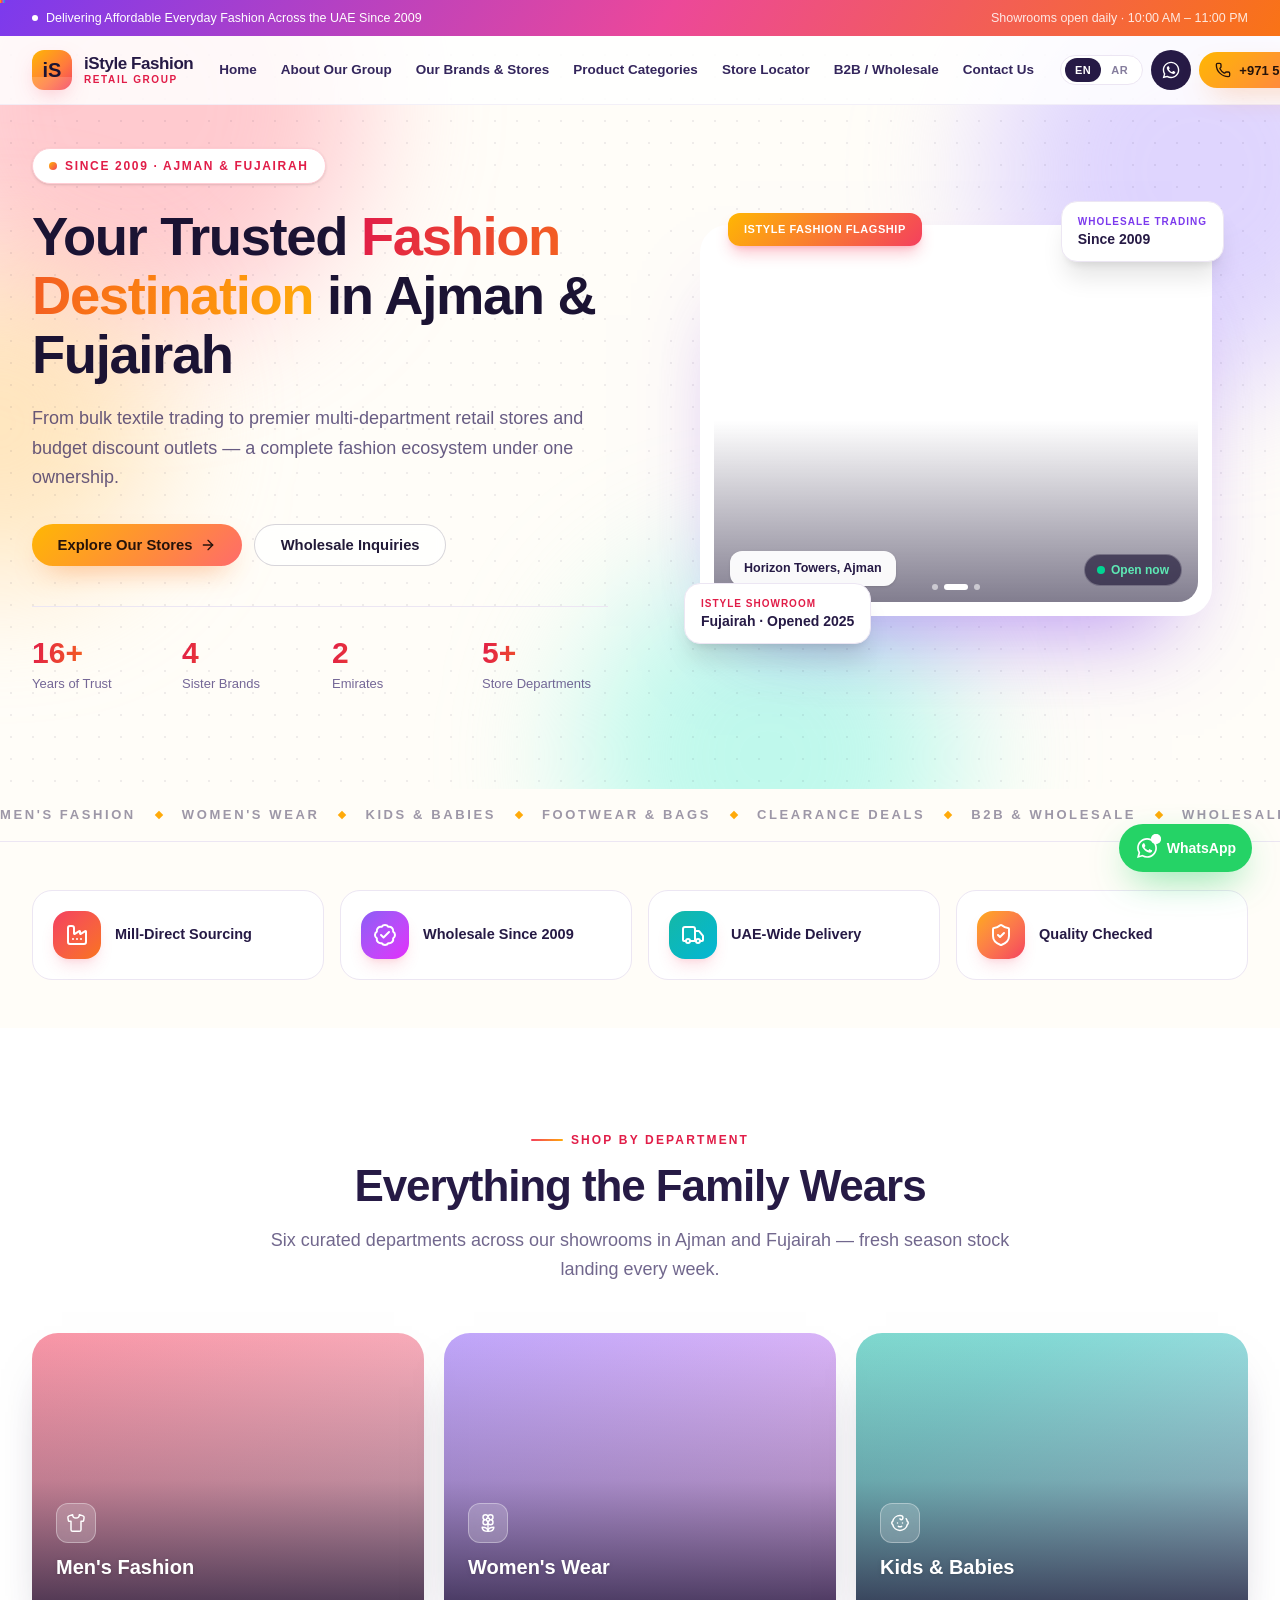
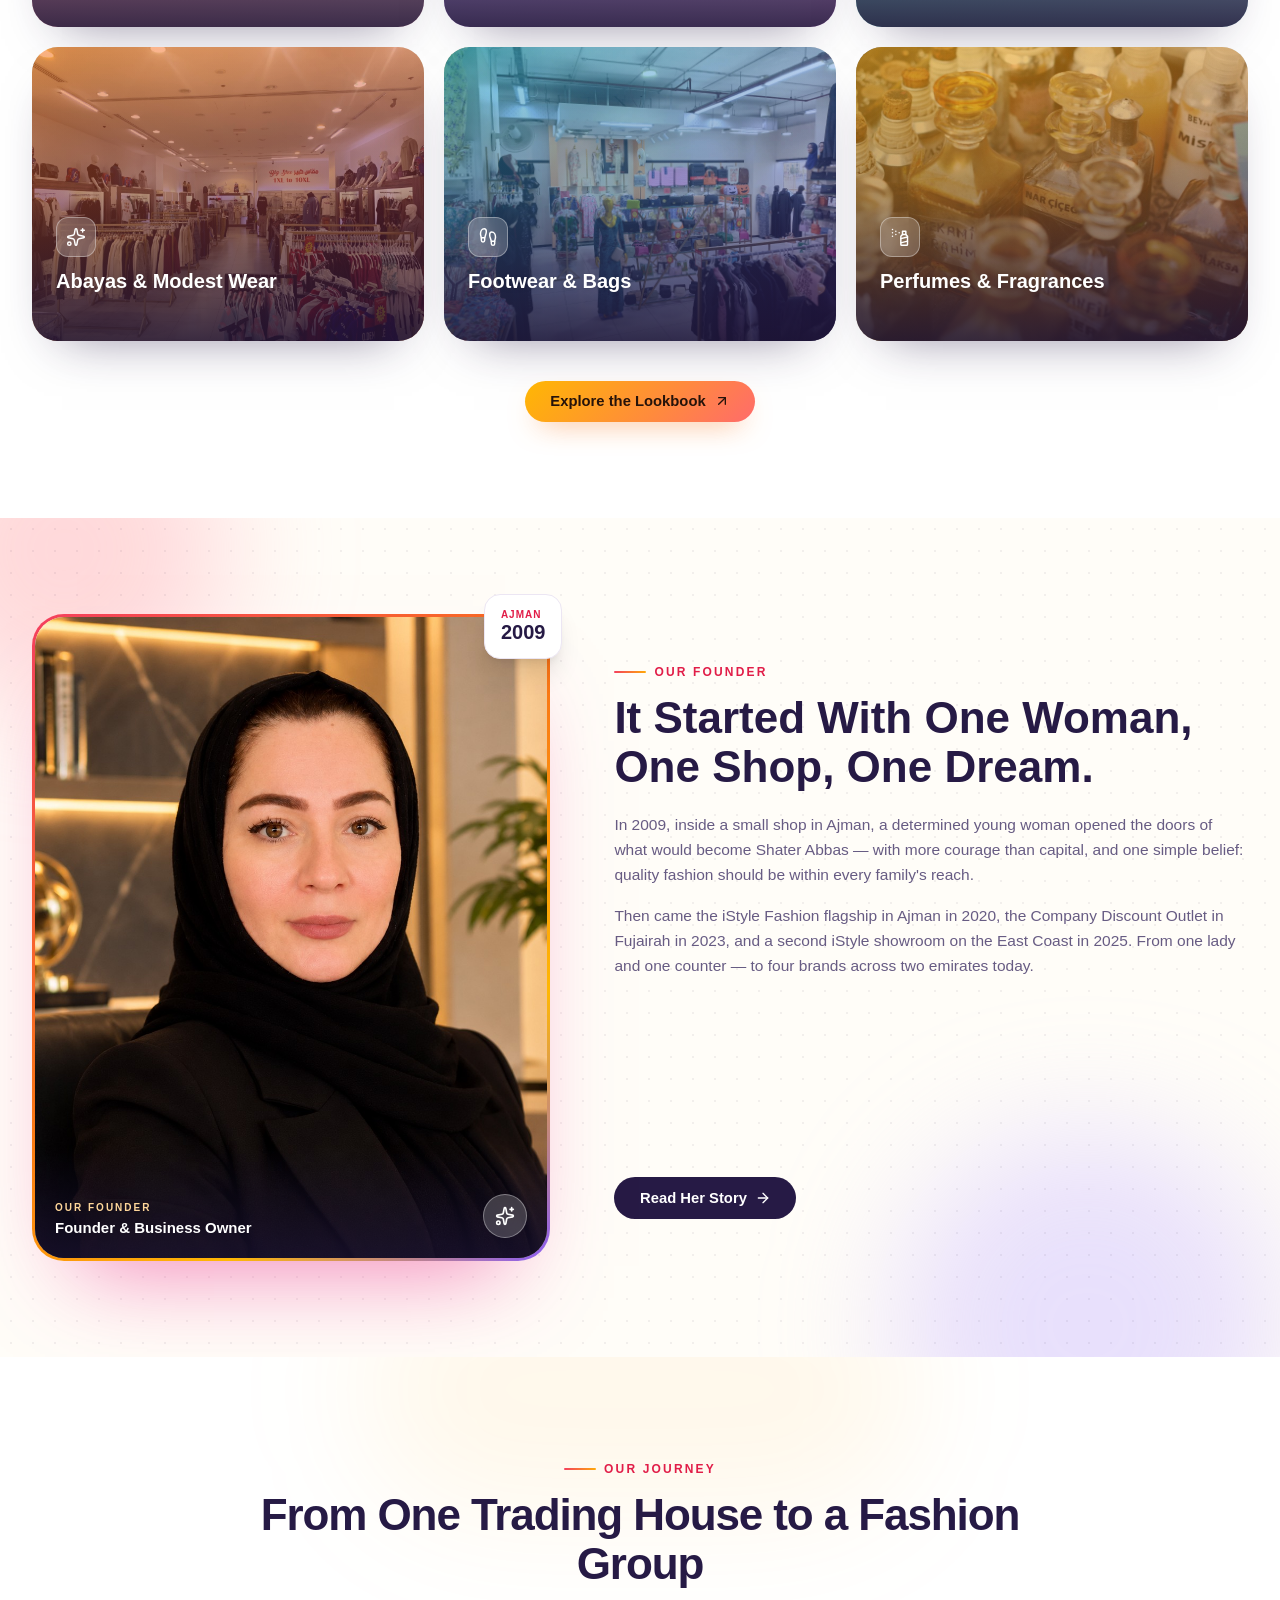
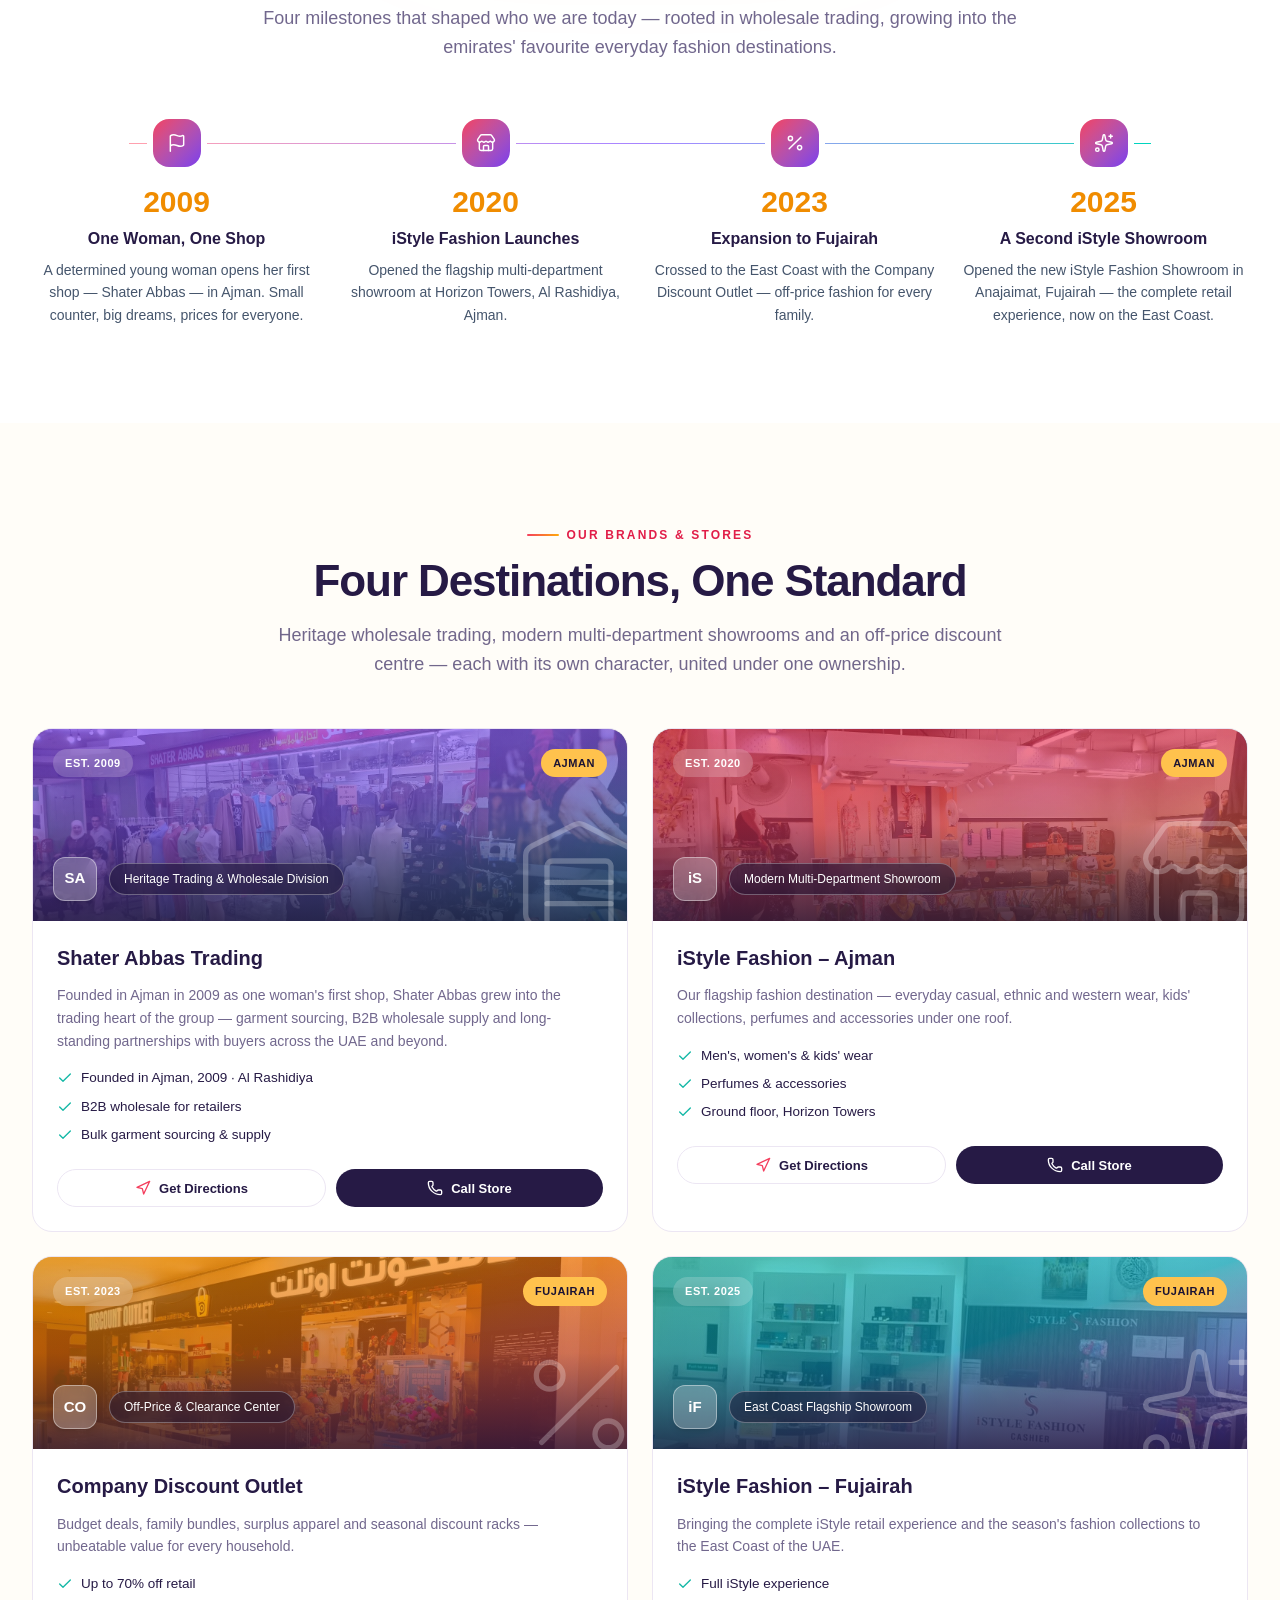
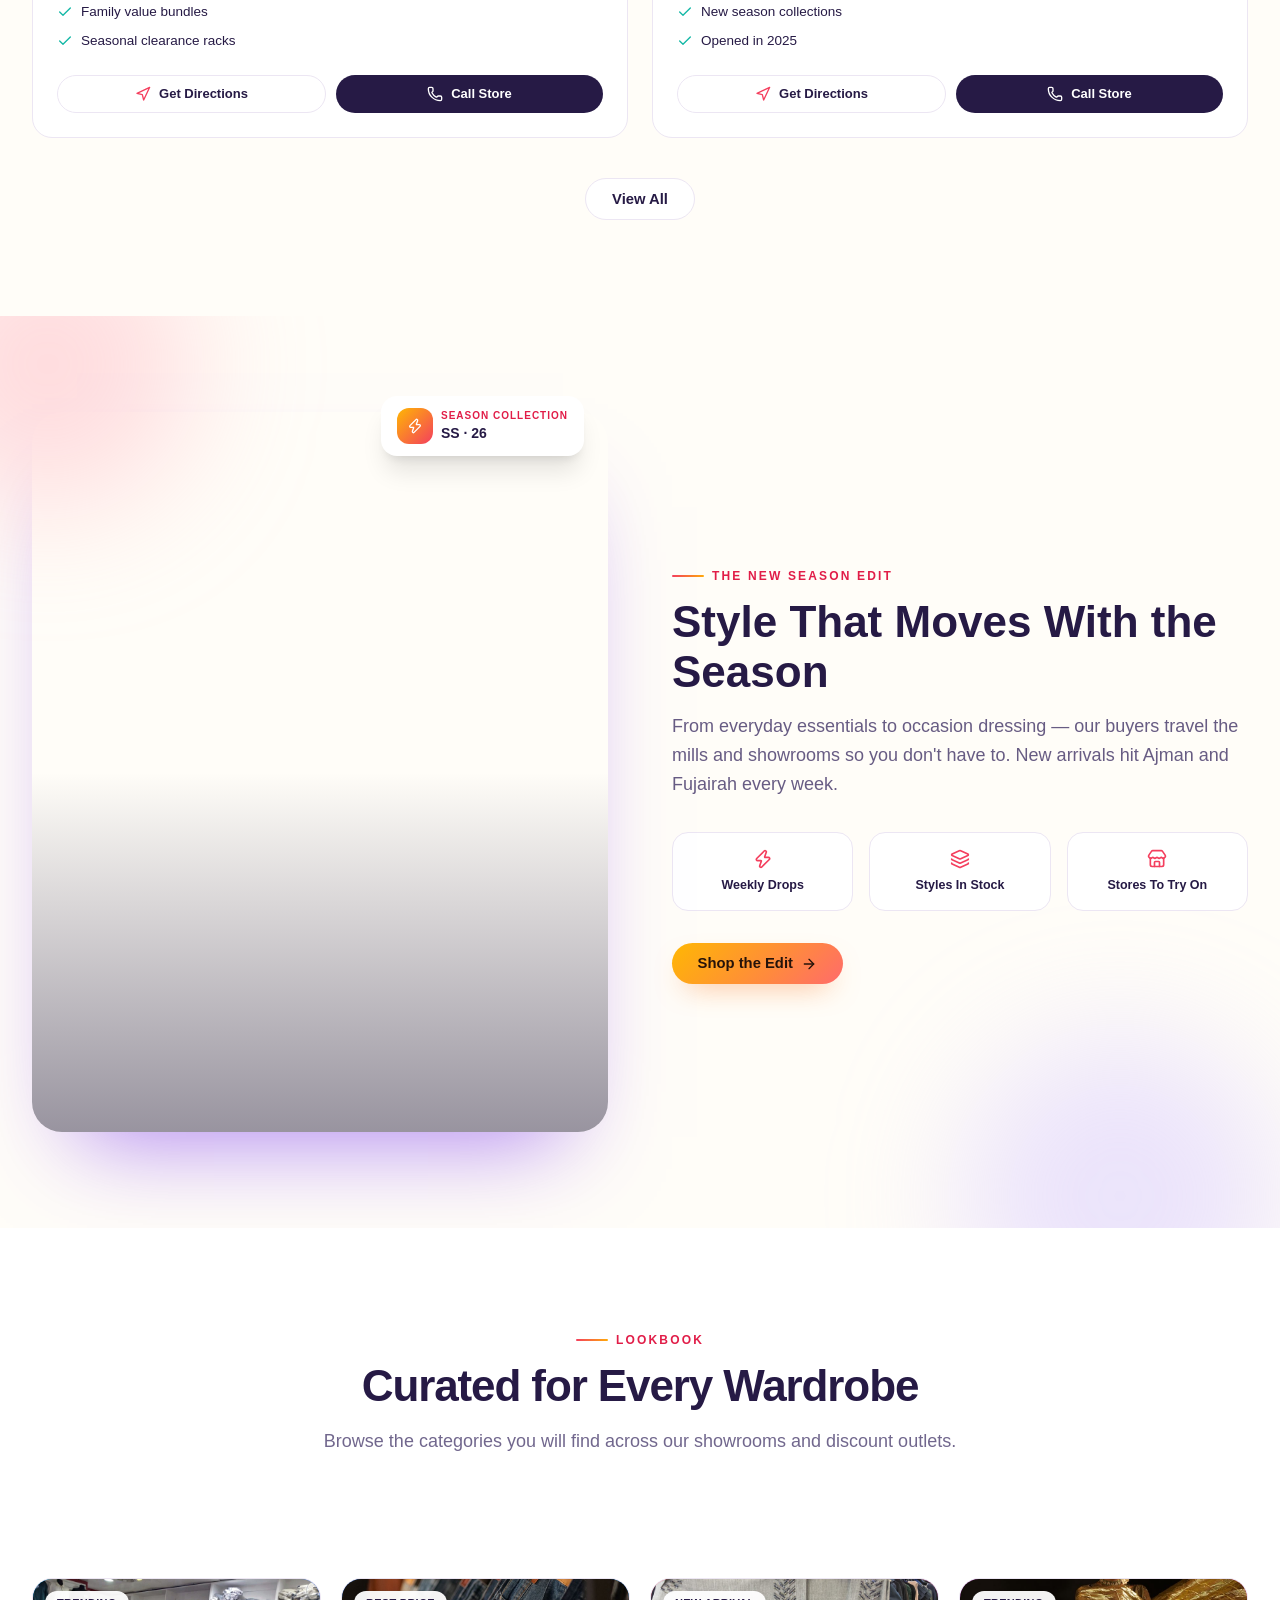
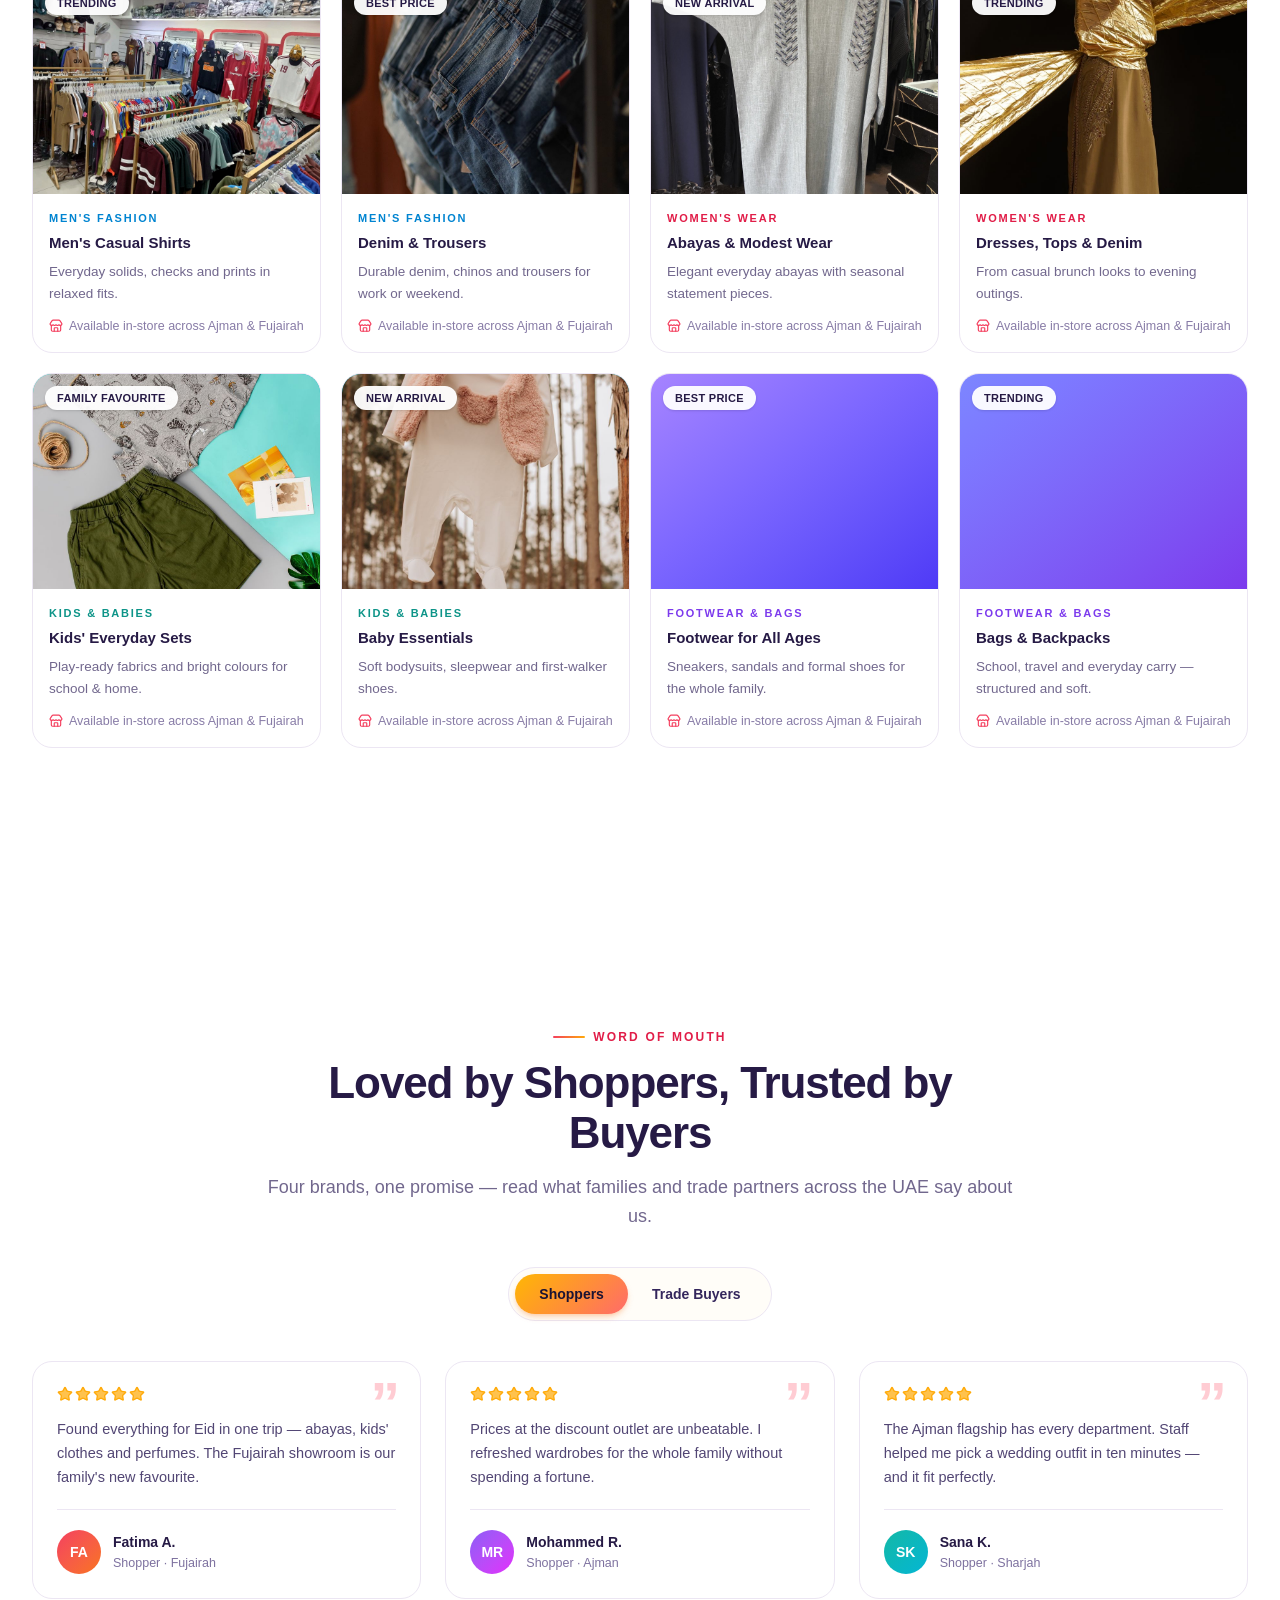
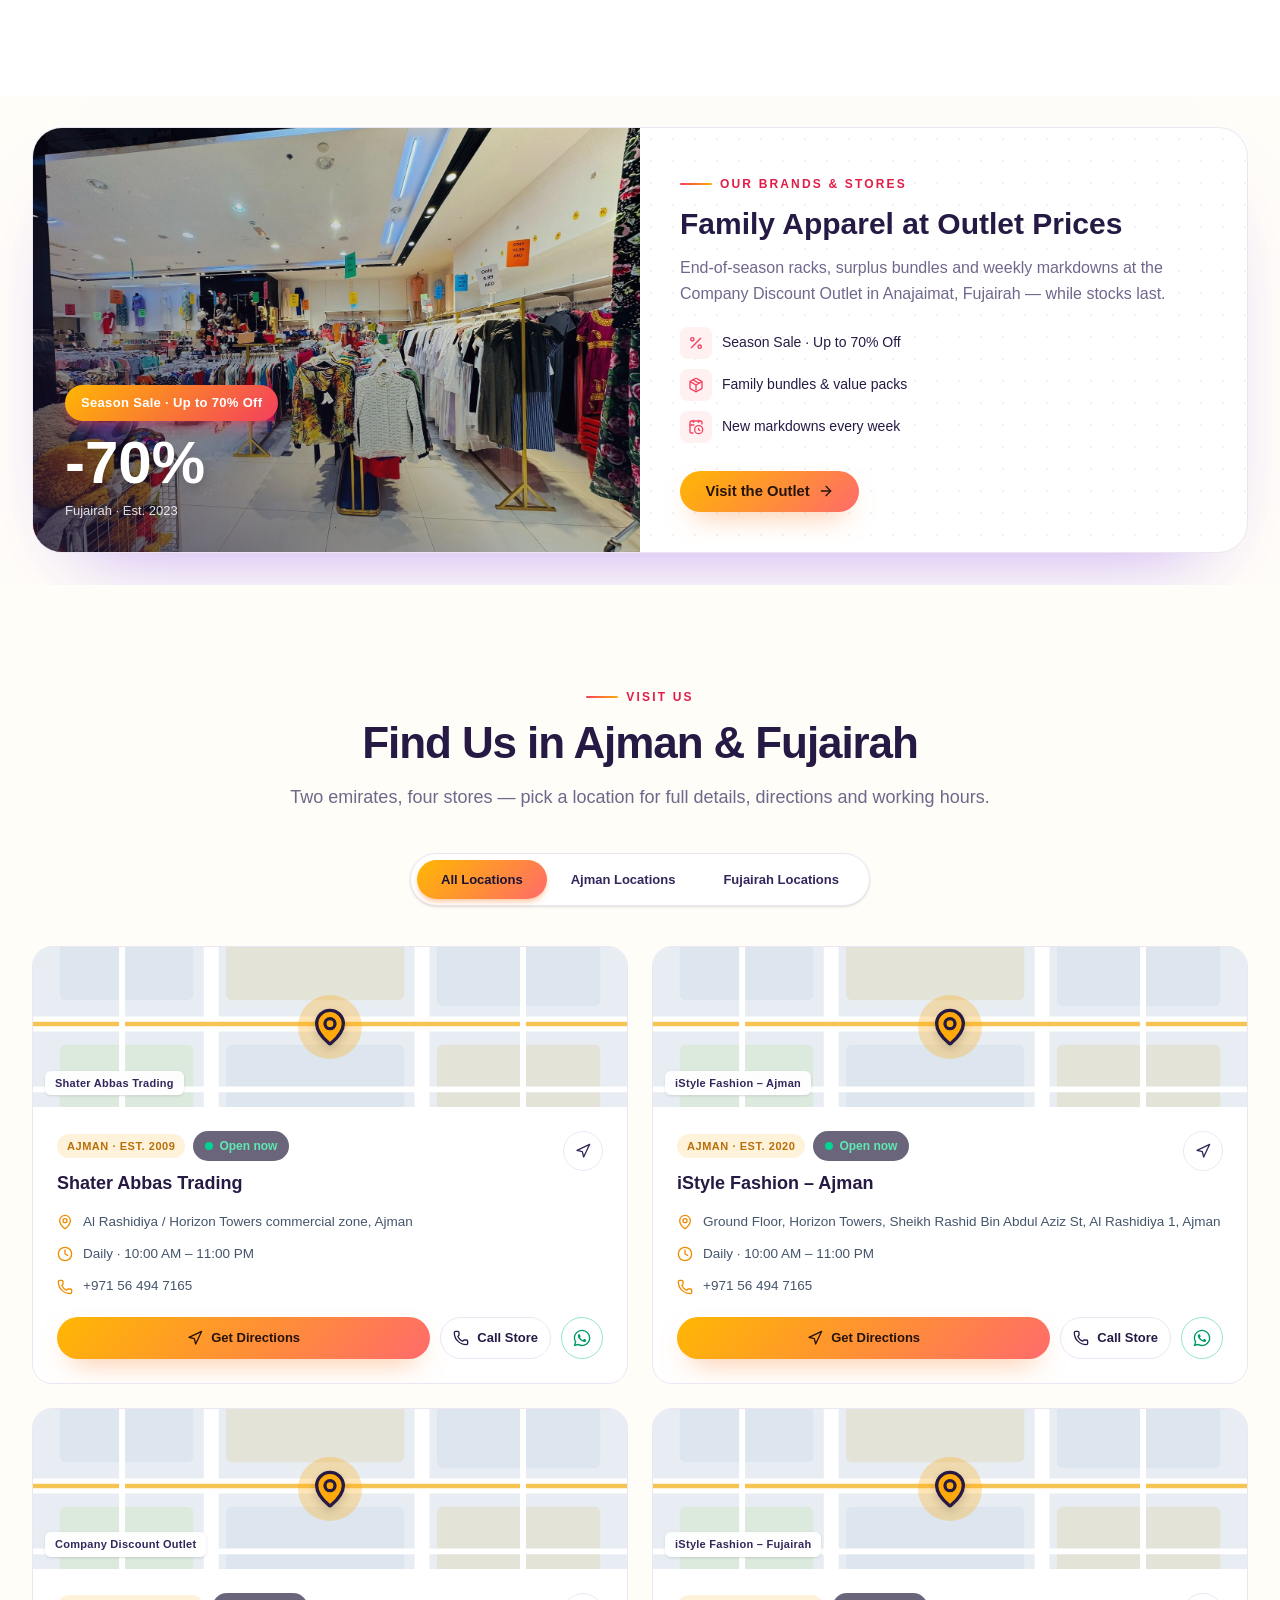
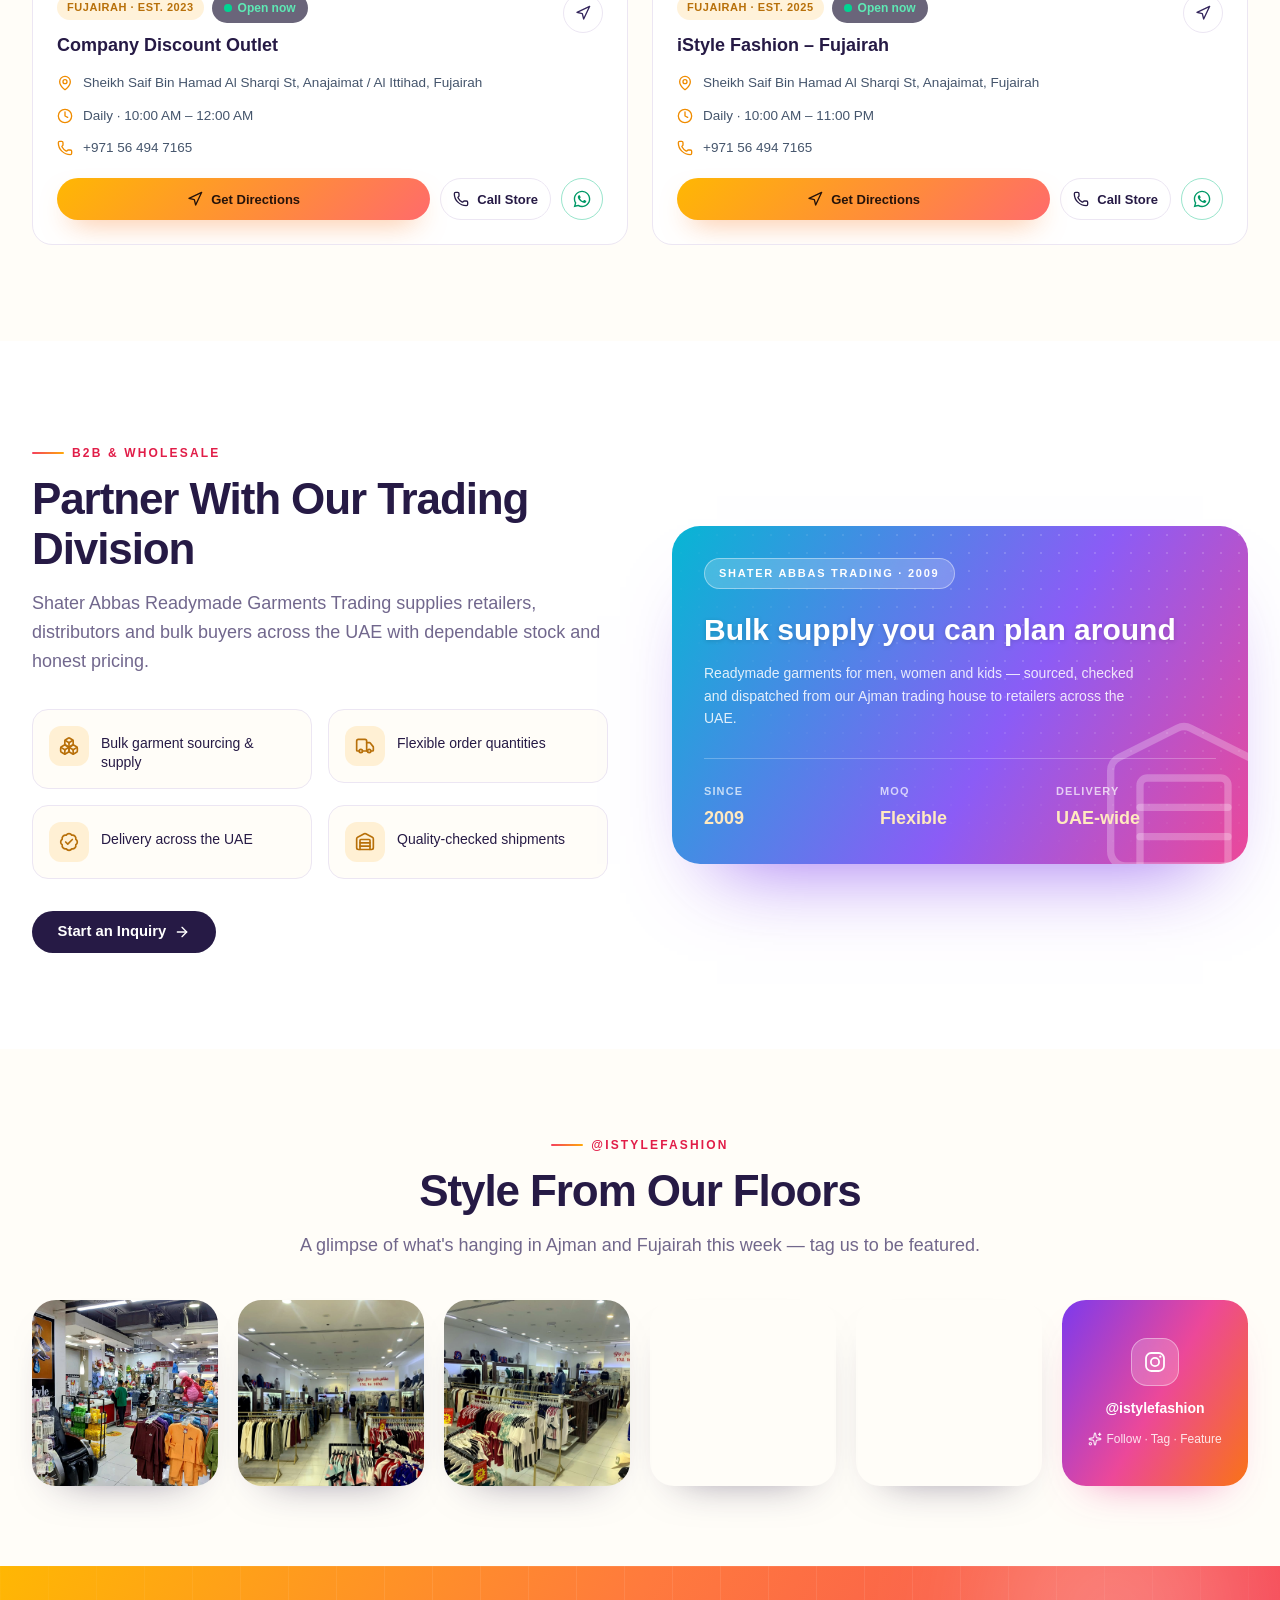
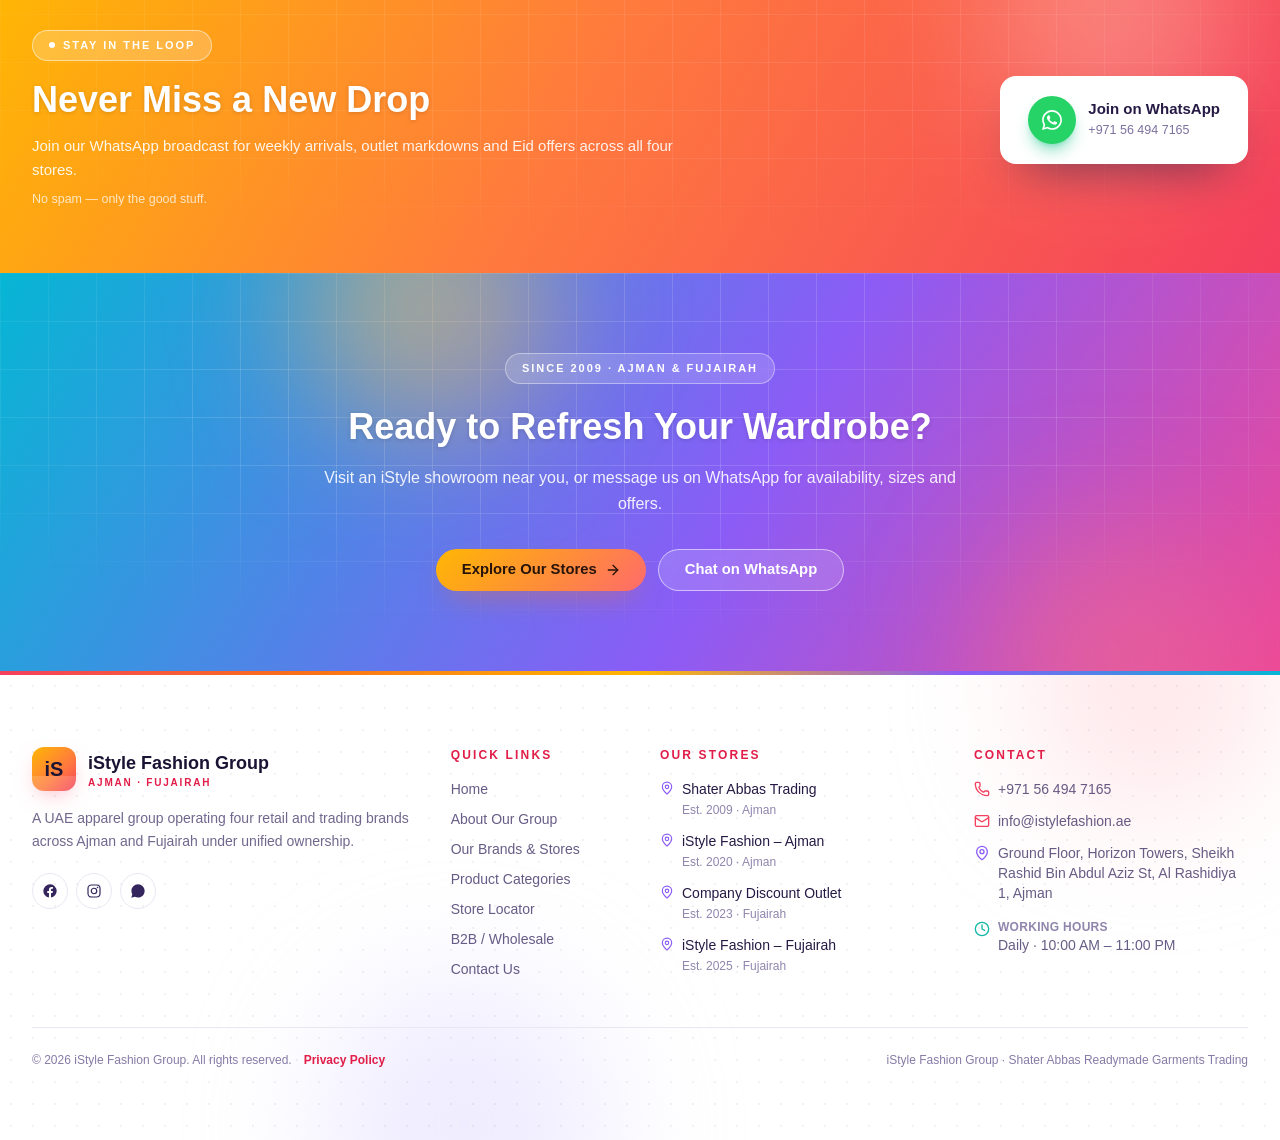
==== index.html @ d6d5c8e5 "Best-of Nov 14 shoot: Shater storefront, iStyle mall storefront, discount outlet + interiors" ====
<!DOCTYPE html><html lang="en" dir="ltr"><head><meta charSet="utf-8"/><meta name="viewport" content="width=device-width, initial-scale=1"/><link rel="preload" href="/_next/static/media/07c7676b89ed2778-s.p.2bn3s6zvc0dyp.woff2" as="font" crossorigin="" type="font/woff2"/><link rel="preload" href="/_next/static/media/32b2feed12f0ed96-s.p.1y712r_ow2ydl.woff2" as="font" crossorigin="" type="font/woff2"/><link rel="preload" href="/_next/static/media/9d036f80216c14ee-s.p.3u4lli0-axodc.woff2" as="font" crossorigin="" type="font/woff2"/><link rel="preload" href="/_next/static/media/f5e6f786bcaa2be4-s.p.30d2r2x65bwdm.woff2" as="font" crossorigin="" type="font/woff2"/><link rel="preload" as="image" href="/images/hero-store.jpg"/><link rel="preload" as="image" href="/images/founder.jpg"/><link rel="stylesheet" href="/_next/static/chunks/0_dawdo-wj4n7.css" data-precedence="next"/><link rel="preload" as="script" fetchPriority="low" href="/_next/static/chunks/310vm2bl3xxpt.js"/><script src="/_next/static/chunks/1wnov70f88xjy.js" async=""></script><script src="/_next/static/chunks/2olo2e9e-_esu.js" async=""></script><script src="/_next/static/chunks/0c98xzjfks9hq.js" async=""></script><script src="/_next/static/chunks/turbopack-2u1d16houkiyo.js" async=""></script><script src="/_next/static/chunks/0vz5c-9-1f3vv.js" async=""></script><script src="/_next/static/chunks/1jcwq3_rjknba.js" async=""></script><script src="/_next/static/chunks/398f_1uz80opz.js" async=""></script><script src="/_next/static/chunks/40gbz3w4c30fe.js" async=""></script><script src="/_next/static/chunks/02ss5z7byy6eg.js" async=""></script><script src="/_next/static/chunks/3arwfv44d5wk_.js" async=""></script><script src="/_next/static/chunks/05bu32bxbulta.js" async=""></script><script src="/_next/static/chunks/10szu2ghfy76i.js" async=""></script><meta name="theme-color" content="#f43f5e"/><title>iStyle Fashion Group | Fashion Stores in Ajman &amp; Fujairah</title><meta name="description" content="Your trusted fashion destination in Ajman &amp; Fujairah — from bulk textile trading to premier multi-department retail stores and budget discount outlets. iStyle Fashion Horizon Towers Ajman, Company Discount Outlet Fujairah, wholesale garments since 2009."/><meta name="author" content="iStyle Fashion Group"/><link rel="manifest" href="/manifest.webmanifest"/><meta name="keywords" content="iStyle Fashion Ajman,Shater Abbas Garments,Fashion store Horizon Towers,Clothing store Fujairah Anajaimat,readymade garments Ajman,discount outlet Fujairah,wholesale garments UAE,clothing store Al Rashidiya Ajman"/><meta property="og:title" content="iStyle Fashion Group | Fashion Stores in Ajman &amp; Fujairah"/><meta property="og:description" content="Affordable everyday fashion across the UAE since 2009 — four brands in Ajman and Fujairah."/><meta property="og:site_name" content="iStyle Fashion Group"/><meta property="og:locale" content="en_AE"/><meta property="og:image" content="https://buyukofficial.github.io/og-image.jpg"/><meta property="og:image:width" content="1200"/><meta property="og:image:height" content="630"/><meta property="og:image:alt" content="iStyle Fashion Group — Fashion stores in Ajman &amp; Fujairah"/><meta property="og:type" content="website"/><meta name="twitter:card" content="summary_large_image"/><meta name="twitter:title" content="iStyle Fashion Group | Fashion Stores in Ajman &amp; Fujairah"/><meta name="twitter:description" content="Affordable everyday fashion across the UAE since 2009 — four brands in Ajman and Fujairah."/><meta name="twitter:image" content="https://buyukofficial.github.io/og-image.jpg"/><link rel="icon" href="/icon.svg"/><link rel="apple-touch-icon" href="/apple-touch-icon.png"/><meta name="next-size-adjust" content=""/><script src="/_next/static/chunks/0cz1d0mv5g_q7.js" noModule=""></script></head><body class="_0bjUvq_variable F9WnGq_variable QHC--G_variable antialiased"><div hidden=""><!--$--><!--/$--></div><noscript><style>#page-loader{display:none!important}</style></noscript><script type="application/ld+json">{"@context":"https://schema.org","@type":"Organization","name":"iStyle Fashion Group","alternateName":"Shater Abbas Readymade Garments Trading","description":"UAE apparel group operating four retail and trading brands across Ajman and Fujairah since 2009 — wholesale garment trading, multi-department fashion showrooms and an off-price discount outlet.","telephone":"+971564947165","email":"info@istylefashion.ae","foundingDate":"2009","slogan":"Delivering Affordable Everyday Fashion Across the UAE Since 2009","areaServed":["Ajman","Fujairah","United Arab Emirates"],"department":[{"@type":"ClothingStore","name":"Shater Abbas Readymade Garments Trading","address":{"@type":"PostalAddress","streetAddress":"Al Rashidiya / Horizon Towers commercial zone","addressLocality":"Ajman","addressCountry":"AE"},"openingHours":"Mo-Su 10:00-23:00"},{"@type":"ClothingStore","name":"iStyle Fashion – Flagship Store, Ajman","address":{"@type":"PostalAddress","streetAddress":"Ground Floor, Horizon Towers, Sheikh Rashid Bin Abdul Aziz St, Al Rashidiya 1","addressLocality":"Ajman","addressCountry":"AE"},"telephone":"+971564947165","openingHours":"Mo-Su 10:00-23:00"},{"@type":"ClothingStore","name":"Company Discount Outlet","address":{"@type":"PostalAddress","streetAddress":"Sheikh Saif Bin Hamad Al Sharqi St, Anajaimat / Al Ittihad","addressLocality":"Fujairah","addressCountry":"AE"},"openingHours":"Mo-Su 10:00-00:00"},{"@type":"ClothingStore","name":"iStyle Fashion – Showroom, Fujairah","address":{"@type":"PostalAddress","streetAddress":"Sheikh Saif Bin Hamad Al Sharqi St, Anajaimat","addressLocality":"Fujairah","addressCountry":"AE"},"openingHours":"Mo-Su 10:00-23:00"}]}</script><div id="page-loader" class="fixed inset-0 z-[90] grid place-items-center bg-navy-950" style="opacity:1"><div class="grid-pattern absolute inset-0" aria-hidden="true"></div><div class="relative flex flex-col items-center gap-6"><div style="opacity:0;transform:scale(0.85)"><span class="relative grid shrink-0 place-items-center overflow-hidden rounded-xl bg-[linear-gradient(135deg,#FFB703_0%,#FF7A3D_60%,#F43F5E_100%)] shadow-[0_8px_24px_-10px_rgba(244,63,94,0.6)] h-16 w-16" aria-hidden="true"><span class="font-display text-lg font-bold leading-none text-navy-950 sm:text-xl">iS</span><span class="absolute inset-x-0 bottom-0 h-1/3 bg-white/15"></span></span></div><p class="font-display text-lg font-semibold tracking-wide text-white" style="opacity:0;transform:translateY(8px)">iStyle Fashion <span class="gold-text">Group</span></p><div class="h-0.5 w-40 overflow-hidden rounded-full bg-white/15" aria-hidden="true"><div class="h-full w-full bg-[linear-gradient(90deg,#FFB703,#F43F5E,#8B5CF6)]" style="transform:translateX(-100%)"></div></div></div></div><div aria-hidden="true" class="fixed inset-x-0 top-0 z-[60] h-[3px] origin-left bg-[linear-gradient(90deg,#FFB703,#F43F5E,#8B5CF6,#06B6D4)]" style="transform:scaleX(0)"></div><header class="fixed inset-x-0 top-0 z-50"><div class="grad-sunset hidden text-white md:block"><div class="container-x flex h-9 items-center justify-between text-[12.5px]"><p class="flex items-center gap-2 font-medium"><span class="inline-block h-1.5 w-1.5 rounded-full bg-white"></span>Delivering Affordable Everyday Fashion Across the UAE Since 2009</p><p class="text-white/85">Showrooms open daily · 10:00 AM – 11:00 PM</p></div></div><div class="transition-all duration-300 glass border-b border-line/60"><div class="container-x flex h-[68px] items-center justify-between gap-4"><a class="group flex shrink-0 items-center gap-3 whitespace-nowrap" aria-label="iStyle Fashion Group — Home" href="/"><span class="relative grid shrink-0 place-items-center overflow-hidden rounded-xl bg-[linear-gradient(135deg,#FFB703_0%,#FF7A3D_60%,#F43F5E_100%)] shadow-[0_8px_24px_-10px_rgba(244,63,94,0.6)] h-10 w-10" aria-hidden="true"><span class="font-display text-lg font-bold leading-none text-navy-950 sm:text-xl">iS</span><span class="absolute inset-x-0 bottom-0 h-1/3 bg-white/15"></span></span><span class="flex flex-col leading-tight"><span class="font-display text-[17px] font-semibold tracking-tight text-navy-900">iStyle Fashion</span><span class="text-[10px] font-semibold tracking-[0.16em] text-rose-600 uppercase">Retail Group</span></span></a><nav class="hidden items-center gap-1 xl:flex" aria-label="Primary"><a class="relative whitespace-nowrap rounded-full px-2.5 py-2 text-[13.5px] font-semibold transition-colors text-rose-600" href="/">Home<span class="absolute inset-x-3 -bottom-0.5 h-0.5 rounded-full bg-gradient-to-r from-rose-500 to-gold-500" aria-hidden="true"></span></a><a class="relative whitespace-nowrap rounded-full px-2.5 py-2 text-[13.5px] font-semibold transition-colors text-navy-800 hover:text-rose-600" href="/about/">About Our Group</a><a class="relative whitespace-nowrap rounded-full px-2.5 py-2 text-[13.5px] font-semibold transition-colors text-navy-800 hover:text-rose-600" href="/brands/">Our Brands &amp; Stores</a><a class="relative whitespace-nowrap rounded-full px-2.5 py-2 text-[13.5px] font-semibold transition-colors text-navy-800 hover:text-rose-600" href="/products/">Product Categories</a><a class="relative whitespace-nowrap rounded-full px-2.5 py-2 text-[13.5px] font-semibold transition-colors text-navy-800 hover:text-rose-600" href="/stores/">Store Locator</a><a class="relative whitespace-nowrap rounded-full px-2.5 py-2 text-[13.5px] font-semibold transition-colors text-navy-800 hover:text-rose-600" href="/wholesale/">B2B / Wholesale</a><a class="relative whitespace-nowrap rounded-full px-2.5 py-2 text-[13.5px] font-semibold transition-colors text-navy-800 hover:text-rose-600" href="/contact/">Contact Us</a></nav><div class="flex items-center gap-2"><div class="flex items-center rounded-full border border-line bg-white px-1 py-0.5" aria-label="Language"><button type="button" class="rounded-full px-2.5 py-1 text-[11px] font-bold tracking-wider transition-colors bg-navy-900 text-white">EN</button><button type="button" class="rounded-full px-2.5 py-1 text-[11px] font-bold tracking-wider transition-colors text-navy-800/60 hover:text-navy-900">AR</button></div><a href="https://wa.me/971564947165?text=Hello!%20I&#x27;d%20like%20to%20know%20more%20about%20your%20stores." target="_blank" rel="noopener noreferrer" class="hidden h-10 w-10 place-items-center rounded-full bg-navy-900 text-white transition-all hover:-translate-y-0.5 hover:bg-rose-600 sm:grid" aria-label="Chat on WhatsApp"><svg viewBox="0 0 24 24" fill="currentColor" class="h-5 w-5" aria-hidden="true"><path d="M12.04 2C6.58 2 2.13 6.45 2.13 11.91c0 1.75.46 3.45 1.32 4.95L2 22l5.28-1.38a9.9 9.9 0 0 0 4.76 1.21h.01c5.46 0 9.91-4.45 9.91-9.91S17.5 2 12.04 2Zm0 18.15c-1.48 0-2.93-.4-4.2-1.15l-.3-.18-3.12.82.83-3.05-.2-.31a8.2 8.2 0 0 1-1.26-4.37c0-4.54 3.7-8.24 8.25-8.24 4.54 0 8.24 3.7 8.24 8.24s-3.7 8.24-8.24 8.24Zm4.52-6.16c-.25-.12-1.47-.72-1.7-.8-.23-.09-.39-.13-.56.12-.17.25-.64.8-.79.97-.14.16-.29.18-.54.06-.25-.12-1.05-.39-1.99-1.23-.74-.66-1.24-1.47-1.38-1.72-.15-.25-.02-.38.11-.5.11-.11.25-.29.37-.43.13-.15.17-.25.25-.41.08-.17.04-.31-.02-.43-.06-.12-.56-1.34-.76-1.84-.2-.48-.4-.42-.56-.43h-.47c-.17 0-.43.06-.66.31-.23.25-.87.85-.87 2.07 0 1.22.89 2.4 1.02 2.56.12.17 1.75 2.67 4.25 3.74.59.26 1.06.41 1.42.52.6.19 1.14.16 1.57.1.48-.07 1.47-.6 1.68-1.18.21-.58.21-1.07.15-1.18-.06-.1-.23-.16-.48-.28Z"></path></svg></a><a href="tel:+971564947165" class="btn btn-gold !py-2.5 !px-3 text-[13px] sm:!px-4"><svg xmlns="http://www.w3.org/2000/svg" width="24" height="24" viewBox="0 0 24 24" fill="none" stroke="currentColor" stroke-width="2" stroke-linecap="round" stroke-linejoin="round" class="lucide lucide-phone h-4 w-4" aria-hidden="true"><path d="M13.832 16.568a1 1 0 0 0 1.213-.303l.355-.465A2 2 0 0 1 17 15h3a2 2 0 0 1 2 2v3a2 2 0 0 1-2 2A18 18 0 0 1 2 4a2 2 0 0 1 2-2h3a2 2 0 0 1 2 2v3a2 2 0 0 1-.8 1.6l-.468.351a1 1 0 0 0-.292 1.233 14 14 0 0 0 6.392 6.384"></path></svg><span class="hidden md:inline" dir="ltr">+971 56 494 7165</span><span class="hidden sm:inline md:hidden">Call Now</span></a><button type="button" class="grid h-10 w-10 place-items-center rounded-full bg-navy-900 text-white transition-colors hover:bg-rose-600 xl:hidden" aria-label="Menu" aria-expanded="false"><svg xmlns="http://www.w3.org/2000/svg" width="24" height="24" viewBox="0 0 24 24" fill="none" stroke="currentColor" stroke-width="2" stroke-linecap="round" stroke-linejoin="round" class="lucide lucide-menu h-5 w-5" aria-hidden="true"><path d="M4 5h16"></path><path d="M4 12h16"></path><path d="M4 19h16"></path></svg></button></div></div></div></header><main><div style="opacity:0;transform:translateY(14px)"><section class="relative overflow-hidden bg-paper pt-[110px] pb-16 md:pt-[148px] md:pb-24"><div aria-hidden="true" class="absolute -top-32 -left-24 h-[460px] w-[460px] rounded-full bg-rose-300/55 blur-3xl"></div><div aria-hidden="true" class="absolute top-1/3 -left-40 h-80 w-80 rounded-full bg-gold-300/60 blur-3xl"></div><div aria-hidden="true" class="absolute -right-32 -top-10 h-[420px] w-[420px] rounded-full bg-violet-300/55 blur-3xl"></div><div aria-hidden="true" class="absolute right-1/4 -bottom-40 h-96 w-96 rounded-full bg-teal-200/60 blur-3xl"></div><div class="dot-pattern absolute inset-0 opacity-60" aria-hidden="true"></div><div class="container-x relative grid items-center gap-14 lg:grid-cols-2 lg:gap-12"><div><span class="inline-flex items-center gap-2 rounded-full border border-rose-200 bg-white px-4 py-2 text-[12px] font-bold tracking-[0.14em] text-rose-600 uppercase shadow-sm" style="opacity:0;transform:translateY(26px)"><span class="h-2 w-2 rounded-full bg-[linear-gradient(135deg,#FFB703,#F43F5E)]"></span>Since 2009 · Ajman &amp; Fujairah</span><h1 class="mt-6 font-display text-[2.6rem] leading-[1.08] font-semibold tracking-tight text-navy-950 sm:text-5xl lg:text-[3.4rem]" style="opacity:0;transform:translateY(26px)">Your Trusted<!-- --> <span class="gold-text">Fashion Destination</span> <!-- -->in Ajman &amp; Fujairah</h1><p class="mt-5 max-w-xl text-base leading-relaxed text-navy-800/75 sm:text-lg" style="opacity:0;transform:translateY(26px)">From bulk textile trading to premier multi-department retail stores and budget discount outlets — a complete fashion ecosystem under one ownership.</p><div class="mt-8 flex flex-wrap gap-3" style="opacity:0;transform:translateY(26px)"><a class="btn btn-gold" href="/stores/">Explore Our Stores<svg xmlns="http://www.w3.org/2000/svg" width="24" height="24" viewBox="0 0 24 24" fill="none" stroke="currentColor" stroke-width="2" stroke-linecap="round" stroke-linejoin="round" class="lucide lucide-arrow-right h-4 w-4 rtl:rotate-180" aria-hidden="true"><path d="M5 12h14"></path><path d="m12 5 7 7-7 7"></path></svg></a><a class="btn btn-outline" href="/wholesale/">Wholesale Inquiries</a></div><dl class="mt-10 grid max-w-xl grid-cols-2 gap-x-6 gap-y-5 border-t border-line pt-7 sm:grid-cols-4" style="opacity:0;transform:translateY(26px)"><div><dt class="font-display text-3xl font-semibold gold-text"><span dir="ltr">0<!-- -->+</span></dt><dd class="mt-1 text-[13px] leading-snug text-navy-700/75">Years of Trust</dd></div><div><dt class="font-display text-3xl font-semibold gold-text"><span dir="ltr">0</span></dt><dd class="mt-1 text-[13px] leading-snug text-navy-700/75">Sister Brands</dd></div><div><dt class="font-display text-3xl font-semibold gold-text"><span dir="ltr">0</span></dt><dd class="mt-1 text-[13px] leading-snug text-navy-700/75">Emirates</dd></div><div><dt class="font-display text-3xl font-semibold gold-text"><span dir="ltr">0<!-- -->+</span></dt><dd class="mt-1 text-[13px] leading-snug text-navy-700/75">Store Departments</dd></div></dl></div><div class="relative mx-auto w-full max-w-md lg:max-w-lg" style="opacity:0;transform:translateY(30px) scale(0.96)"><div class="relative rounded-[28px] border-4 border-white bg-white p-2.5 shadow-[0_50px_90px_-40px_rgba(124,58,237,0.55)]"><div class="relative aspect-4/3 overflow-hidden rounded-[20px]"><div class="absolute inset-0 overflow-hidden"><div class="absolute inset-0" style="opacity:1"><img src="/images/hero-store.jpg" alt="Inside an iStyle fashion store, Ajman" class="h-full w-full object-cover kenburns" decoding="async"/></div><div class="absolute bottom-3 start-1/2 z-10 flex -translate-x-1/2 gap-1.5" role="tablist" aria-label="Slides"><button type="button" role="tab" aria-selected="true" aria-label="Slide 1" class="h-1.5 rounded-full transition-all duration-300 w-6 bg-white"></button><button type="button" role="tab" aria-selected="false" aria-label="Slide 2" class="h-1.5 rounded-full transition-all duration-300 w-1.5 bg-white/55 hover:bg-white/85"></button><button type="button" role="tab" aria-selected="false" aria-label="Slide 3" class="h-1.5 rounded-full transition-all duration-300 w-1.5 bg-white/55 hover:bg-white/85"></button></div></div><span aria-hidden="true" class="absolute inset-0 bg-gradient-to-t from-navy-950/55 via-transparent to-transparent"></span><span class="absolute inset-x-0 bottom-0 flex items-end justify-between gap-3 p-4"><span class="rounded-xl bg-white/95 px-3.5 py-2 text-[12.5px] font-semibold text-navy-900 shadow backdrop-blur">Horizon Towers, Ajman</span><span class="inline-flex items-center gap-1.5 rounded-full px-3 py-1.5 text-[12px] font-semibold backdrop-blur border border-white/25 bg-navy-950/60 text-slate-300 border-white/25" aria-live="polite"><span class="h-2 w-2 rounded-full bg-slate-400"></span>Open now</span></span></div><span class="absolute -top-4 start-6 rounded-xl bg-[linear-gradient(135deg,#FFB703,#F43F5E)] px-4 py-2 text-[11px] font-bold tracking-wider text-white uppercase shadow-lg shadow-rose-500/30">iStyle Fashion Flagship</span></div><div class="absolute -top-6 -end-3 rounded-2xl border border-line bg-white px-4 py-3 shadow-xl animate-float-slow"><p class="text-[10px] font-bold tracking-widest text-violet-600 uppercase">Wholesale Trading</p><p class="text-sm font-semibold text-navy-900">Since 2009</p></div><div class="absolute -bottom-7 -start-4 rounded-2xl border border-line bg-white px-4 py-3 shadow-xl animate-float-slow" style="animation-delay:1.6s"><p class="text-[10px] font-bold tracking-widest text-rose-600 uppercase">iStyle Showroom</p><p class="text-sm font-semibold text-navy-900">Fujairah · Opened 2025</p></div></div></div></section><div class="overflow-hidden border-b border-line bg-paper py-4"><div class="flex w-max animate-marquee whitespace-nowrap" aria-hidden="true"><div class="flex shrink-0 items-center"><span class="flex items-center text-[13px] font-semibold tracking-[0.2em] text-navy-900/45 uppercase">Men&#x27;s Fashion<span class="mx-5 inline-block h-1.5 w-1.5 rotate-45 bg-gold-500"></span></span><span class="flex items-center text-[13px] font-semibold tracking-[0.2em] text-navy-900/45 uppercase">Women&#x27;s Wear<span class="mx-5 inline-block h-1.5 w-1.5 rotate-45 bg-gold-500"></span></span><span class="flex items-center text-[13px] font-semibold tracking-[0.2em] text-navy-900/45 uppercase">Kids &amp; Babies<span class="mx-5 inline-block h-1.5 w-1.5 rotate-45 bg-gold-500"></span></span><span class="flex items-center text-[13px] font-semibold tracking-[0.2em] text-navy-900/45 uppercase">Footwear &amp; Bags<span class="mx-5 inline-block h-1.5 w-1.5 rotate-45 bg-gold-500"></span></span><span class="flex items-center text-[13px] font-semibold tracking-[0.2em] text-navy-900/45 uppercase">Clearance Deals<span class="mx-5 inline-block h-1.5 w-1.5 rotate-45 bg-gold-500"></span></span><span class="flex items-center text-[13px] font-semibold tracking-[0.2em] text-navy-900/45 uppercase">B2B &amp; Wholesale<span class="mx-5 inline-block h-1.5 w-1.5 rotate-45 bg-gold-500"></span></span><span class="flex items-center text-[13px] font-semibold tracking-[0.2em] text-navy-900/45 uppercase">Wholesale Trading<span class="mx-5 inline-block h-1.5 w-1.5 rotate-45 bg-gold-500"></span></span></div><div class="flex shrink-0 items-center"><span class="flex items-center text-[13px] font-semibold tracking-[0.2em] text-navy-900/45 uppercase">Men&#x27;s Fashion<span class="mx-5 inline-block h-1.5 w-1.5 rotate-45 bg-gold-500"></span></span><span class="flex items-center text-[13px] font-semibold tracking-[0.2em] text-navy-900/45 uppercase">Women&#x27;s Wear<span class="mx-5 inline-block h-1.5 w-1.5 rotate-45 bg-gold-500"></span></span><span class="flex items-center text-[13px] font-semibold tracking-[0.2em] text-navy-900/45 uppercase">Kids &amp; Babies<span class="mx-5 inline-block h-1.5 w-1.5 rotate-45 bg-gold-500"></span></span><span class="flex items-center text-[13px] font-semibold tracking-[0.2em] text-navy-900/45 uppercase">Footwear &amp; Bags<span class="mx-5 inline-block h-1.5 w-1.5 rotate-45 bg-gold-500"></span></span><span class="flex items-center text-[13px] font-semibold tracking-[0.2em] text-navy-900/45 uppercase">Clearance Deals<span class="mx-5 inline-block h-1.5 w-1.5 rotate-45 bg-gold-500"></span></span><span class="flex items-center text-[13px] font-semibold tracking-[0.2em] text-navy-900/45 uppercase">B2B &amp; Wholesale<span class="mx-5 inline-block h-1.5 w-1.5 rotate-45 bg-gold-500"></span></span><span class="flex items-center text-[13px] font-semibold tracking-[0.2em] text-navy-900/45 uppercase">Wholesale Trading<span class="mx-5 inline-block h-1.5 w-1.5 rotate-45 bg-gold-500"></span></span></div></div><span class="sr-only">Men&#x27;s Fashion, Women&#x27;s Wear, Kids &amp; Babies, Footwear &amp; Bags, Clearance Deals, B2B &amp; Wholesale, Wholesale Trading</span></div><section class="bg-paper py-10 sm:py-12"><div class="container-x grid gap-4 sm:grid-cols-2 lg:grid-cols-4"><div style="opacity:0;transform:translateY(26px)"><div class="card flex items-center gap-3.5 p-4 sm:p-5"><span class="grid h-12 w-12 shrink-0 place-items-center rounded-2xl bg-gradient-to-br from-rose-500 to-orange-500 text-white shadow-lg shadow-rose-500/15"><svg xmlns="http://www.w3.org/2000/svg" width="24" height="24" viewBox="0 0 24 24" fill="none" stroke="currentColor" stroke-width="2" stroke-linecap="round" stroke-linejoin="round" class="lucide lucide-factory h-6 w-6" aria-hidden="true"><path d="M12 16h.01"></path><path d="M16 16h.01"></path><path d="M3 19a2 2 0 0 0 2 2h14a2 2 0 0 0 2-2V8.5a.5.5 0 0 0-.769-.422l-4.462 2.844A.5.5 0 0 1 15 10.5v-2a.5.5 0 0 0-.769-.422L9.77 10.922A.5.5 0 0 1 9 10.5V5a2 2 0 0 0-2-2H5a2 2 0 0 0-2 2z"></path><path d="M8 16h.01"></path></svg></span><span class="text-[14.5px] leading-snug font-semibold text-navy-900">Mill-Direct Sourcing</span></div></div><div style="opacity:0;transform:translateY(26px)"><div class="card flex items-center gap-3.5 p-4 sm:p-5"><span class="grid h-12 w-12 shrink-0 place-items-center rounded-2xl bg-gradient-to-br from-violet-500 to-fuchsia-500 text-white shadow-lg shadow-rose-500/15"><svg xmlns="http://www.w3.org/2000/svg" width="24" height="24" viewBox="0 0 24 24" fill="none" stroke="currentColor" stroke-width="2" stroke-linecap="round" stroke-linejoin="round" class="lucide lucide-badge-check lucide-verified h-6 w-6" aria-hidden="true"><path d="M3.85 8.62a4 4 0 0 1 4.78-4.77 4 4 0 0 1 6.74 0 4 4 0 0 1 4.78 4.78 4 4 0 0 1 0 6.74 4 4 0 0 1-4.77 4.78 4 4 0 0 1-6.75 0 4 4 0 0 1-4.78-4.77 4 4 0 0 1 0-6.76Z"></path><path d="m16 9-5.5 5.5L8 12"></path></svg></span><span class="text-[14.5px] leading-snug font-semibold text-navy-900">Wholesale Since 2009</span></div></div><div style="opacity:0;transform:translateY(26px)"><div class="card flex items-center gap-3.5 p-4 sm:p-5"><span class="grid h-12 w-12 shrink-0 place-items-center rounded-2xl bg-gradient-to-br from-teal-500 to-cyan-500 text-white shadow-lg shadow-rose-500/15"><svg xmlns="http://www.w3.org/2000/svg" width="24" height="24" viewBox="0 0 24 24" fill="none" stroke="currentColor" stroke-width="2" stroke-linecap="round" stroke-linejoin="round" class="lucide lucide-truck h-6 w-6" aria-hidden="true"><path d="M14 18V6a2 2 0 0 0-2-2H4a2 2 0 0 0-2 2v11a1 1 0 0 0 1 1h2"></path><path d="M15 18H9"></path><path d="M19 18h2a1 1 0 0 0 1-1v-3.65a1 1 0 0 0-.22-.624l-3.48-4.35A1 1 0 0 0 17.52 8H14"></path><circle cx="17" cy="18" r="2"></circle><circle cx="7" cy="18" r="2"></circle></svg></span><span class="text-[14.5px] leading-snug font-semibold text-navy-900">UAE-Wide Delivery</span></div></div><div style="opacity:0;transform:translateY(26px)"><div class="card flex items-center gap-3.5 p-4 sm:p-5"><span class="grid h-12 w-12 shrink-0 place-items-center rounded-2xl bg-gradient-to-br from-gold-500 to-rose-500 text-white shadow-lg shadow-rose-500/15"><svg xmlns="http://www.w3.org/2000/svg" width="24" height="24" viewBox="0 0 24 24" fill="none" stroke="currentColor" stroke-width="2" stroke-linecap="round" stroke-linejoin="round" class="lucide lucide-shield-check h-6 w-6" aria-hidden="true"><path d="M20 13c0 5-3.5 7.5-7.66 8.95a1 1 0 0 1-.67-.01C7.5 20.5 4 18 4 13V6a1 1 0 0 1 1-1c2 0 4.5-1.2 6.24-2.72a1.17 1.17 0 0 1 1.52 0C14.51 3.81 17 5 19 5a1 1 0 0 1 1 1z"></path><path d="m9 12 2 2 4-4"></path></svg></span><span class="text-[14.5px] leading-snug font-semibold text-navy-900">Quality Checked</span></div></div></div></section><section class="bg-white py-16 sm:py-20 lg:py-24" id="departments"><div class="container-x"><div class="mx-auto max-w-3xl text-center" style="opacity:0;transform:translateY(26px)"><span class="eyebrow justify-center ">Shop by Department</span><h2 class="mt-3 font-display text-3xl leading-[1.12] font-semibold tracking-tight sm:text-4xl lg:text-[2.75rem] text-navy-900">Everything the Family Wears</h2><p class="mt-4 text-base leading-relaxed sm:text-lg text-navy-800/70">Six curated departments across our showrooms in Ajman and Fujairah — fresh season stock landing every week.</p></div><div class="mt-12 grid gap-5 sm:grid-cols-2 lg:grid-cols-3"><div style="opacity:0;transform:translateY(26px)"><a class="group relative block aspect-4/3 overflow-hidden rounded-[26px] shadow-[0_24px_50px_-30px_rgba(38,26,69,0.55)]" href="/products/"><img src="/images/dept-men.jpg" alt="Men&#x27;s Fashion" loading="lazy" decoding="async" class="absolute inset-0 h-full w-full object-cover transition-transform duration-700 group-hover:scale-105"/><span class="absolute inset-0 bg-gradient-to-br from-rose-500/55 to-rose-600/28 transition-opacity duration-500 group-hover:opacity-85" aria-hidden="true"></span><span class="absolute inset-0 bg-gradient-to-t from-navy-950/85 via-navy-950/25 to-transparent" aria-hidden="true"></span><span class="absolute inset-x-0 bottom-0 flex items-end justify-between gap-3 p-5 sm:p-6"><span><span class="grid h-10 w-10 place-items-center rounded-xl border border-white/35 bg-white/20 text-white backdrop-blur"><svg xmlns="http://www.w3.org/2000/svg" width="24" height="24" viewBox="0 0 24 24" fill="none" stroke="currentColor" stroke-width="1.75" stroke-linecap="round" stroke-linejoin="round" class="lucide lucide-shirt h-5 w-5" aria-hidden="true"><path d="M20.38 3.46 16 2a4 4 0 0 1-8 0L3.62 3.46a2 2 0 0 0-1.34 2.23l.58 3.47a1 1 0 0 0 .99.84H6v10c0 1.1.9 2 2 2h8a2 2 0 0 0 2-2V10h2.15a1 1 0 0 0 .99-.84l.58-3.47a2 2 0 0 0-1.34-2.23z"></path></svg></span><span class="mt-3 block font-display text-xl leading-tight font-semibold text-white drop-shadow">Men&#x27;s Fashion</span><span class="mt-1 flex items-center gap-1 text-[12.5px] font-medium text-white/85 opacity-0 transition-opacity duration-300 group-hover:opacity-100">View Collection<svg xmlns="http://www.w3.org/2000/svg" width="24" height="24" viewBox="0 0 24 24" fill="none" stroke="currentColor" stroke-width="2" stroke-linecap="round" stroke-linejoin="round" class="lucide lucide-arrow-up-right h-3.5 w-3.5" aria-hidden="true"><path d="M7 7h10v10"></path><path d="M7 17 17 7"></path></svg></span></span></span></a></div><div style="opacity:0;transform:translateY(26px)"><a class="group relative block aspect-4/3 overflow-hidden rounded-[26px] shadow-[0_24px_50px_-30px_rgba(38,26,69,0.55)]" href="/products/"><img src="/images/dept-women.jpg" alt="Women&#x27;s Wear" loading="lazy" decoding="async" class="absolute inset-0 h-full w-full object-cover transition-transform duration-700 group-hover:scale-105"/><span class="absolute inset-0 bg-gradient-to-br from-violet-500/55 to-fuchsia-600/28 transition-opacity duration-500 group-hover:opacity-85" aria-hidden="true"></span><span class="absolute inset-0 bg-gradient-to-t from-navy-950/85 via-navy-950/25 to-transparent" aria-hidden="true"></span><span class="absolute inset-x-0 bottom-0 flex items-end justify-between gap-3 p-5 sm:p-6"><span><span class="grid h-10 w-10 place-items-center rounded-xl border border-white/35 bg-white/20 text-white backdrop-blur"><svg xmlns="http://www.w3.org/2000/svg" width="24" height="24" viewBox="0 0 24 24" fill="none" stroke="currentColor" stroke-width="1.75" stroke-linecap="round" stroke-linejoin="round" class="lucide lucide-flower-2 h-5 w-5" aria-hidden="true"><path d="M12 5a3 3 0 1 1 3 3m-3-3a3 3 0 1 0-3 3m3-3v1M9 8a3 3 0 1 0 3 3M9 8h1m5 0a3 3 0 1 1-3 3m3-3h-1m-2 3v-1"></path><circle cx="12" cy="8" r="2"></circle><path d="M12 10v12"></path><path d="M12 22c4.2 0 7-1.667 7-5-4.2 0-7 1.667-7 5Z"></path><path d="M12 22c-4.2 0-7-1.667-7-5 4.2 0 7 1.667 7 5Z"></path></svg></span><span class="mt-3 block font-display text-xl leading-tight font-semibold text-white drop-shadow">Women&#x27;s Wear</span><span class="mt-1 flex items-center gap-1 text-[12.5px] font-medium text-white/85 opacity-0 transition-opacity duration-300 group-hover:opacity-100">View Collection<svg xmlns="http://www.w3.org/2000/svg" width="24" height="24" viewBox="0 0 24 24" fill="none" stroke="currentColor" stroke-width="2" stroke-linecap="round" stroke-linejoin="round" class="lucide lucide-arrow-up-right h-3.5 w-3.5" aria-hidden="true"><path d="M7 7h10v10"></path><path d="M7 17 17 7"></path></svg></span></span></span></a></div><div style="opacity:0;transform:translateY(26px)"><a class="group relative block aspect-4/3 overflow-hidden rounded-[26px] shadow-[0_24px_50px_-30px_rgba(38,26,69,0.55)]" href="/products/"><img src="/images/dept-kids.jpg" alt="Kids &amp; Babies" loading="lazy" decoding="async" class="absolute inset-0 h-full w-full object-cover transition-transform duration-700 group-hover:scale-105"/><span class="absolute inset-0 bg-gradient-to-br from-teal-500/55 to-cyan-600/28 transition-opacity duration-500 group-hover:opacity-85" aria-hidden="true"></span><span class="absolute inset-0 bg-gradient-to-t from-navy-950/85 via-navy-950/25 to-transparent" aria-hidden="true"></span><span class="absolute inset-x-0 bottom-0 flex items-end justify-between gap-3 p-5 sm:p-6"><span><span class="grid h-10 w-10 place-items-center rounded-xl border border-white/35 bg-white/20 text-white backdrop-blur"><svg xmlns="http://www.w3.org/2000/svg" width="24" height="24" viewBox="0 0 24 24" fill="none" stroke="currentColor" stroke-width="1.75" stroke-linecap="round" stroke-linejoin="round" class="lucide lucide-baby h-5 w-5" aria-hidden="true"><path d="M10 16c.5.3 1.2.5 2 .5s1.5-.2 2-.5"></path><path d="M15 12h.01"></path><path d="M19.38 6.813A9 9 0 0 1 20.8 10.2a2 2 0 0 1 0 3.6 9 9 0 0 1-17.6 0 2 2 0 0 1 0-3.6A9 9 0 0 1 12 3c2 0 3.5 1.1 3.5 2.5s-.9 2.5-2 2.5c-.8 0-1.5-.4-1.5-1"></path><path d="M9 12h.01"></path></svg></span><span class="mt-3 block font-display text-xl leading-tight font-semibold text-white drop-shadow">Kids &amp; Babies</span><span class="mt-1 flex items-center gap-1 text-[12.5px] font-medium text-white/85 opacity-0 transition-opacity duration-300 group-hover:opacity-100">View Collection<svg xmlns="http://www.w3.org/2000/svg" width="24" height="24" viewBox="0 0 24 24" fill="none" stroke="currentColor" stroke-width="2" stroke-linecap="round" stroke-linejoin="round" class="lucide lucide-arrow-up-right h-3.5 w-3.5" aria-hidden="true"><path d="M7 7h10v10"></path><path d="M7 17 17 7"></path></svg></span></span></span></a></div><div style="opacity:0;transform:translateY(26px)"><a class="group relative block aspect-4/3 overflow-hidden rounded-[26px] shadow-[0_24px_50px_-30px_rgba(38,26,69,0.55)]" href="/products/"><img src="/images/dept-abaya.jpg" alt="Abayas &amp; Modest Wear" loading="lazy" decoding="async" class="absolute inset-0 h-full w-full object-cover transition-transform duration-700 group-hover:scale-105"/><span class="absolute inset-0 bg-gradient-to-br from-orange-500/55 to-rose-600/28 transition-opacity duration-500 group-hover:opacity-85" aria-hidden="true"></span><span class="absolute inset-0 bg-gradient-to-t from-navy-950/85 via-navy-950/25 to-transparent" aria-hidden="true"></span><span class="absolute inset-x-0 bottom-0 flex items-end justify-between gap-3 p-5 sm:p-6"><span><span class="grid h-10 w-10 place-items-center rounded-xl border border-white/35 bg-white/20 text-white backdrop-blur"><svg xmlns="http://www.w3.org/2000/svg" width="24" height="24" viewBox="0 0 24 24" fill="none" stroke="currentColor" stroke-width="1.75" stroke-linecap="round" stroke-linejoin="round" class="lucide lucide-sparkles lucide-stars h-5 w-5" aria-hidden="true"><path d="M11.017 2.814a1 1 0 0 1 1.966 0l1.051 5.558a2 2 0 0 0 1.594 1.594l5.558 1.051a1 1 0 0 1 0 1.966l-5.558 1.051a2 2 0 0 0-1.594 1.594l-1.051 5.558a1 1 0 0 1-1.966 0l-1.051-5.558a2 2 0 0 0-1.594-1.594l-5.558-1.051a1 1 0 0 1 0-1.966l5.558-1.051a2 2 0 0 0 1.594-1.594z"></path><path d="M20 2v4"></path><path d="M22 4h-4"></path><circle cx="4" cy="20" r="2"></circle></svg></span><span class="mt-3 block font-display text-xl leading-tight font-semibold text-white drop-shadow">Abayas &amp; Modest Wear</span><span class="mt-1 flex items-center gap-1 text-[12.5px] font-medium text-white/85 opacity-0 transition-opacity duration-300 group-hover:opacity-100">View Collection<svg xmlns="http://www.w3.org/2000/svg" width="24" height="24" viewBox="0 0 24 24" fill="none" stroke="currentColor" stroke-width="2" stroke-linecap="round" stroke-linejoin="round" class="lucide lucide-arrow-up-right h-3.5 w-3.5" aria-hidden="true"><path d="M7 7h10v10"></path><path d="M7 17 17 7"></path></svg></span></span></span></a></div><div style="opacity:0;transform:translateY(26px)"><a class="group relative block aspect-4/3 overflow-hidden rounded-[26px] shadow-[0_24px_50px_-30px_rgba(38,26,69,0.55)]" href="/products/"><img src="/images/dept-footwear.jpg" alt="Footwear &amp; Bags" loading="lazy" decoding="async" class="absolute inset-0 h-full w-full object-cover transition-transform duration-700 group-hover:scale-105"/><span class="absolute inset-0 bg-gradient-to-br from-cyan-500/55 to-violet-600/28 transition-opacity duration-500 group-hover:opacity-85" aria-hidden="true"></span><span class="absolute inset-0 bg-gradient-to-t from-navy-950/85 via-navy-950/25 to-transparent" aria-hidden="true"></span><span class="absolute inset-x-0 bottom-0 flex items-end justify-between gap-3 p-5 sm:p-6"><span><span class="grid h-10 w-10 place-items-center rounded-xl border border-white/35 bg-white/20 text-white backdrop-blur"><svg xmlns="http://www.w3.org/2000/svg" width="24" height="24" viewBox="0 0 24 24" fill="none" stroke="currentColor" stroke-width="1.75" stroke-linecap="round" stroke-linejoin="round" class="lucide lucide-footprints h-5 w-5" aria-hidden="true"><path d="M4 16v-2.38C4 11.5 2.97 10.5 3 8c.03-2.72 1.49-6 4.5-6C9.37 2 10 3.8 10 5.5c0 3.11-2 5.66-2 8.68V16a2 2 0 1 1-4 0Z"></path><path d="M20 20v-2.38c0-2.12 1.03-3.12 1-5.62-.03-2.72-1.49-6-4.5-6C14.63 6 14 7.8 14 9.5c0 3.11 2 5.66 2 8.68V20a2 2 0 1 0 4 0Z"></path><path d="M16 17h4"></path><path d="M4 13h4"></path></svg></span><span class="mt-3 block font-display text-xl leading-tight font-semibold text-white drop-shadow">Footwear &amp; Bags</span><span class="mt-1 flex items-center gap-1 text-[12.5px] font-medium text-white/85 opacity-0 transition-opacity duration-300 group-hover:opacity-100">View Collection<svg xmlns="http://www.w3.org/2000/svg" width="24" height="24" viewBox="0 0 24 24" fill="none" stroke="currentColor" stroke-width="2" stroke-linecap="round" stroke-linejoin="round" class="lucide lucide-arrow-up-right h-3.5 w-3.5" aria-hidden="true"><path d="M7 7h10v10"></path><path d="M7 17 17 7"></path></svg></span></span></span></a></div><div style="opacity:0;transform:translateY(26px)"><a class="group relative block aspect-4/3 overflow-hidden rounded-[26px] shadow-[0_24px_50px_-30px_rgba(38,26,69,0.55)]" href="/products/"><img src="/images/dept-perfume.jpg" alt="Perfumes &amp; Fragrances" loading="lazy" decoding="async" class="absolute inset-0 h-full w-full object-cover transition-transform duration-700 group-hover:scale-105"/><span class="absolute inset-0 bg-gradient-to-br from-gold-500/55 to-orange-600/28 transition-opacity duration-500 group-hover:opacity-85" aria-hidden="true"></span><span class="absolute inset-0 bg-gradient-to-t from-navy-950/85 via-navy-950/25 to-transparent" aria-hidden="true"></span><span class="absolute inset-x-0 bottom-0 flex items-end justify-between gap-3 p-5 sm:p-6"><span><span class="grid h-10 w-10 place-items-center rounded-xl border border-white/35 bg-white/20 text-white backdrop-blur"><svg xmlns="http://www.w3.org/2000/svg" width="24" height="24" viewBox="0 0 24 24" fill="none" stroke="currentColor" stroke-width="1.75" stroke-linecap="round" stroke-linejoin="round" class="lucide lucide-spray-can h-5 w-5" aria-hidden="true"><path d="M3 3h.01"></path><path d="M7 5h.01"></path><path d="M11 7h.01"></path><path d="M3 7h.01"></path><path d="M7 9h.01"></path><path d="M3 11h.01"></path><rect width="4" height="4" x="15" y="5"></rect><path d="m19 9 2 2v10c0 .6-.4 1-1 1h-6c-.6 0-1-.4-1-1V11l2-2"></path><path d="m13 14 8-2"></path><path d="m13 19 8-2"></path></svg></span><span class="mt-3 block font-display text-xl leading-tight font-semibold text-white drop-shadow">Perfumes &amp; Fragrances</span><span class="mt-1 flex items-center gap-1 text-[12.5px] font-medium text-white/85 opacity-0 transition-opacity duration-300 group-hover:opacity-100">View Collection<svg xmlns="http://www.w3.org/2000/svg" width="24" height="24" viewBox="0 0 24 24" fill="none" stroke="currentColor" stroke-width="2" stroke-linecap="round" stroke-linejoin="round" class="lucide lucide-arrow-up-right h-3.5 w-3.5" aria-hidden="true"><path d="M7 7h10v10"></path><path d="M7 17 17 7"></path></svg></span></span></span></a></div></div><div class="mt-10 text-center" style="opacity:0;transform:translateY(26px)"><a class="btn btn-gold" href="/products/">Explore the Lookbook<svg xmlns="http://www.w3.org/2000/svg" width="24" height="24" viewBox="0 0 24 24" fill="none" stroke="currentColor" stroke-width="2" stroke-linecap="round" stroke-linejoin="round" class="lucide lucide-arrow-up-right h-4 w-4" aria-hidden="true"><path d="M7 7h10v10"></path><path d="M7 17 17 7"></path></svg></a></div></div></section><section class="relative overflow-hidden bg-paper py-16 sm:py-20 lg:py-24" id="founder"><div aria-hidden="true" class="absolute -top-32 -start-24 h-80 w-80 rounded-full bg-rose-300/40 blur-3xl"></div><div aria-hidden="true" class="absolute -bottom-40 end-0 h-96 w-96 rounded-full bg-violet-300/40 blur-3xl"></div><div class="dot-pattern absolute inset-0 opacity-50" aria-hidden="true"></div><div class="container-x relative grid items-center gap-14 lg:grid-cols-[0.9fr_1.1fr] lg:gap-16"><div class="relative mx-auto w-full max-w-sm lg:max-w-none" style="opacity:0;transform:translateY(26px)"><div class="rounded-[32px] bg-[linear-gradient(140deg,#F43F5E,#F97316_45%,#FFB703_75%,#8B5CF6)] p-[3px] shadow-[0_50px_90px_-45px_rgba(236,72,153,0.7)]"><div class="relative overflow-hidden rounded-[29px] bg-white"><img src="/images/founder.jpg" alt="Founder &amp; Business Owner" class="aspect-4/5 w-full object-cover object-top" decoding="async"/><span aria-hidden="true" class="absolute inset-x-0 bottom-0 h-28 bg-gradient-to-t from-navy-950/75 to-transparent"></span><span class="absolute inset-x-0 bottom-0 flex items-end justify-between gap-3 p-5"><span class="leading-tight"><span class="block text-[10px] font-bold tracking-[0.2em] text-gold-300 uppercase">Our Founder</span><span class="mt-1 block text-[15px] font-semibold text-white">Founder &amp; Business Owner</span></span><span class="grid h-11 w-11 shrink-0 place-items-center rounded-full border border-white/35 bg-white/20 text-white backdrop-blur"><svg xmlns="http://www.w3.org/2000/svg" width="24" height="24" viewBox="0 0 24 24" fill="none" stroke="currentColor" stroke-width="2" stroke-linecap="round" stroke-linejoin="round" class="lucide lucide-sparkles lucide-stars h-5 w-5" aria-hidden="true"><path d="M11.017 2.814a1 1 0 0 1 1.966 0l1.051 5.558a2 2 0 0 0 1.594 1.594l5.558 1.051a1 1 0 0 1 0 1.966l-5.558 1.051a2 2 0 0 0-1.594 1.594l-1.051 5.558a1 1 0 0 1-1.966 0l-1.051-5.558a2 2 0 0 0-1.594-1.594l-5.558-1.051a1 1 0 0 1 0-1.966l5.558-1.051a2 2 0 0 0 1.594-1.594z"></path><path d="M20 2v4"></path><path d="M22 4h-4"></path><circle cx="4" cy="20" r="2"></circle></svg></span></span></div></div><span class="absolute -top-5 -end-3 rounded-2xl border border-line bg-white px-4 py-3 shadow-xl animate-float-slow"><span class="block text-[10px] font-bold tracking-widest text-rose-600 uppercase">Ajman</span><span class="font-display text-xl leading-none font-semibold text-navy-900" dir="ltr">2009</span></span></div><div><div style="opacity:0;transform:translateY(26px)"><span class="eyebrow">Our Founder</span><h2 class="mt-3 font-display text-3xl leading-[1.12] font-semibold text-navy-900 sm:text-4xl lg:text-[2.75rem]">It Started With One Woman, One Shop, One Dream.</h2></div><div class="mt-5 grid gap-4"><div style="opacity:0;transform:translateY(26px)"><p class="leading-relaxed text-navy-800/75 sm:text-[15.5px]">In 2009, inside a small shop in Ajman, a determined young woman opened the doors of what would become Shater Abbas — with more courage than capital, and one simple belief: quality fashion should be within every family&#x27;s reach.</p></div><div style="opacity:0;transform:translateY(26px)"><p class="leading-relaxed text-navy-800/75 sm:text-[15.5px]">Then came the iStyle Fashion flagship in Ajman in 2020, the Company Discount Outlet in Fujairah in 2023, and a second iStyle showroom on the East Coast in 2025. From one lady and one counter — to four brands across two emirates today.</p></div></div><div style="opacity:0;transform:translateY(26px)"><blockquote class="mt-6 border-s-4 border-rose-400 ps-5"><p class="font-display text-xl leading-snug font-medium text-navy-900 italic">“<!-- -->I started with one shop and a simple belief — fashion should be for everyone.<!-- -->”</p><cite class="mt-2 block text-[12.5px] font-semibold tracking-wide text-rose-600 not-italic">— <!-- -->In Her Words</cite></blockquote></div><div class="mt-7 flex flex-wrap gap-2.5" style="opacity:0;transform:translateY(26px)"><span class="rounded-full border px-3.5 py-1.5 text-[12.5px] font-semibold transition-colors border-rose-200 bg-rose-50 text-rose-600">2009 · Her first shop in Ajman</span><span class="rounded-full border px-3.5 py-1.5 text-[12.5px] font-semibold transition-colors border-violet-200 bg-violet-50 text-violet-600">Ajman · Al Rashidiya base</span><span class="rounded-full border px-3.5 py-1.5 text-[12.5px] font-semibold transition-colors border-teal-200 bg-teal-50 text-teal-700">4 brands · 2 emirates today</span></div><div class="mt-8" style="opacity:0;transform:translateY(26px)"><a class="btn btn-navy" href="/about/">Read Her Story<svg xmlns="http://www.w3.org/2000/svg" width="24" height="24" viewBox="0 0 24 24" fill="none" stroke="currentColor" stroke-width="2" stroke-linecap="round" stroke-linejoin="round" class="lucide lucide-arrow-right h-4 w-4 rtl:rotate-180" aria-hidden="true"><path d="M5 12h14"></path><path d="m12 5 7 7-7 7"></path></svg></a></div></div></div></section><section class="relative overflow-hidden bg-white py-16 sm:py-20 lg:py-24" id="heritage"><div aria-hidden="true" class="absolute -top-24 left-1/2 h-64 w-[560px] -translate-x-1/2 rounded-full bg-gold-500/8 blur-3xl"></div><div class="container-x relative"><div class="mx-auto max-w-3xl text-center" style="opacity:0;transform:translateY(26px)"><span class="eyebrow justify-center ">Our Journey</span><h2 class="mt-3 font-display text-3xl leading-[1.12] font-semibold tracking-tight sm:text-4xl lg:text-[2.75rem] text-navy-900">From One Trading House to a Fashion Group</h2><p class="mt-4 text-base leading-relaxed sm:text-lg text-navy-800/70">Four milestones that shaped who we are today — rooted in wholesale trading, growing into the emirates&#x27; favourite everyday fashion destinations.</p></div><div class="relative mt-14"><div aria-hidden="true" class="absolute inset-x-[8%] top-6 hidden h-px origin-left bg-linear-to-r from-rose-300 via-violet-400 to-teal-400 rtl:origin-right md:block" style="transform:scaleX(0)"></div><span aria-hidden="true" class="absolute start-6 top-10 bottom-10 w-px bg-linear-to-b from-rose-400 via-violet-400 to-teal-400 md:hidden"></span><ol class="grid gap-10 md:grid-cols-4 md:gap-5"><li class="relative flex gap-5 md:block"><div class="relative z-10 grid h-12 w-12 shrink-0 place-items-center rounded-2xl bg-gradient-to-br from-rose-500 to-violet-600 text-white shadow-[0_0_0_6px_rgba(255,255,255,1)] md:mx-auto" style="opacity:0;transform:scale(0.6)"><svg xmlns="http://www.w3.org/2000/svg" width="24" height="24" viewBox="0 0 24 24" fill="none" stroke="currentColor" stroke-width="1.75" stroke-linecap="round" stroke-linejoin="round" class="lucide lucide-flag h-5 w-5" aria-hidden="true"><path d="M4 22V4a1 1 0 0 1 .4-.8A6 6 0 0 1 8 2c3 0 5 2 7.333 2q2 0 3.067-.8A1 1 0 0 1 20 4v10a1 1 0 0 1-.4.8A6 6 0 0 1 16 16c-3 0-5-2-8-2a6 6 0 0 0-4 1.528"></path></svg></div><div class="md:mt-5 md:text-center" style="opacity:0;transform:translateY(22px)"><p class="font-display text-3xl leading-none font-semibold text-gold-600" dir="ltr">2009</p><h3 class="mt-2.5 text-base font-semibold text-navy-900">One Woman, One Shop</h3><p class="mt-2 text-sm leading-relaxed text-slate-600 md:px-1">A determined young woman opens her first shop — Shater Abbas — in Ajman. Small counter, big dreams, prices for everyone.</p></div></li><li class="relative flex gap-5 md:block"><div class="relative z-10 grid h-12 w-12 shrink-0 place-items-center rounded-2xl bg-gradient-to-br from-rose-500 to-violet-600 text-white shadow-[0_0_0_6px_rgba(255,255,255,1)] md:mx-auto" style="opacity:0;transform:scale(0.6)"><svg xmlns="http://www.w3.org/2000/svg" width="24" height="24" viewBox="0 0 24 24" fill="none" stroke="currentColor" stroke-width="1.75" stroke-linecap="round" stroke-linejoin="round" class="lucide lucide-store h-5 w-5" aria-hidden="true"><path d="M15 21v-5a1 1 0 0 0-1-1h-4a1 1 0 0 0-1 1v5"></path><path d="M17.774 10.31a1.12 1.12 0 0 0-1.549 0 2.5 2.5 0 0 1-3.451 0 1.12 1.12 0 0 0-1.548 0 2.5 2.5 0 0 1-3.452 0 1.12 1.12 0 0 0-1.549 0 2.5 2.5 0 0 1-3.77-3.248l2.889-4.184A2 2 0 0 1 7 2h10a2 2 0 0 1 1.653.873l2.895 4.192a2.5 2.5 0 0 1-3.774 3.244"></path><path d="M4 10.95V19a2 2 0 0 0 2 2h12a2 2 0 0 0 2-2v-8.05"></path></svg></div><div class="md:mt-5 md:text-center" style="opacity:0;transform:translateY(22px)"><p class="font-display text-3xl leading-none font-semibold text-gold-600" dir="ltr">2020</p><h3 class="mt-2.5 text-base font-semibold text-navy-900">iStyle Fashion Launches</h3><p class="mt-2 text-sm leading-relaxed text-slate-600 md:px-1">Opened the flagship multi-department showroom at Horizon Towers, Al Rashidiya, Ajman.</p></div></li><li class="relative flex gap-5 md:block"><div class="relative z-10 grid h-12 w-12 shrink-0 place-items-center rounded-2xl bg-gradient-to-br from-rose-500 to-violet-600 text-white shadow-[0_0_0_6px_rgba(255,255,255,1)] md:mx-auto" style="opacity:0;transform:scale(0.6)"><svg xmlns="http://www.w3.org/2000/svg" width="24" height="24" viewBox="0 0 24 24" fill="none" stroke="currentColor" stroke-width="1.75" stroke-linecap="round" stroke-linejoin="round" class="lucide lucide-percent h-5 w-5" aria-hidden="true"><line x1="19" x2="5" y1="5" y2="19"></line><circle cx="6.5" cy="6.5" r="2.5"></circle><circle cx="17.5" cy="17.5" r="2.5"></circle></svg></div><div class="md:mt-5 md:text-center" style="opacity:0;transform:translateY(22px)"><p class="font-display text-3xl leading-none font-semibold text-gold-600" dir="ltr">2023</p><h3 class="mt-2.5 text-base font-semibold text-navy-900">Expansion to Fujairah</h3><p class="mt-2 text-sm leading-relaxed text-slate-600 md:px-1">Crossed to the East Coast with the Company Discount Outlet — off-price fashion for every family.</p></div></li><li class="relative flex gap-5 md:block"><div class="relative z-10 grid h-12 w-12 shrink-0 place-items-center rounded-2xl bg-gradient-to-br from-rose-500 to-violet-600 text-white shadow-[0_0_0_6px_rgba(255,255,255,1)] md:mx-auto" style="opacity:0;transform:scale(0.6)"><svg xmlns="http://www.w3.org/2000/svg" width="24" height="24" viewBox="0 0 24 24" fill="none" stroke="currentColor" stroke-width="1.75" stroke-linecap="round" stroke-linejoin="round" class="lucide lucide-sparkles lucide-stars h-5 w-5" aria-hidden="true"><path d="M11.017 2.814a1 1 0 0 1 1.966 0l1.051 5.558a2 2 0 0 0 1.594 1.594l5.558 1.051a1 1 0 0 1 0 1.966l-5.558 1.051a2 2 0 0 0-1.594 1.594l-1.051 5.558a1 1 0 0 1-1.966 0l-1.051-5.558a2 2 0 0 0-1.594-1.594l-5.558-1.051a1 1 0 0 1 0-1.966l5.558-1.051a2 2 0 0 0 1.594-1.594z"></path><path d="M20 2v4"></path><path d="M22 4h-4"></path><circle cx="4" cy="20" r="2"></circle></svg></div><div class="md:mt-5 md:text-center" style="opacity:0;transform:translateY(22px)"><p class="font-display text-3xl leading-none font-semibold text-gold-600" dir="ltr">2025</p><h3 class="mt-2.5 text-base font-semibold text-navy-900">A Second iStyle Showroom</h3><p class="mt-2 text-sm leading-relaxed text-slate-600 md:px-1">Opened the new iStyle Fashion Showroom in Anajaimat, Fujairah — the complete retail experience, now on the East Coast.</p></div></li></ol></div></div></section><section class="bg-paper py-16 sm:py-20 lg:py-24" id="brands"><div class="container-x"><div class="mx-auto max-w-3xl text-center" style="opacity:0;transform:translateY(26px)"><span class="eyebrow justify-center ">Our Brands &amp; Stores</span><h2 class="mt-3 font-display text-3xl leading-[1.12] font-semibold tracking-tight sm:text-4xl lg:text-[2.75rem] text-navy-900">Four Destinations, One Standard</h2><p class="mt-4 text-base leading-relaxed sm:text-lg text-navy-800/70">Heritage wholesale trading, modern multi-department showrooms and an off-price discount centre — each with its own character, united under one ownership.</p></div><div class="mt-12 grid gap-6 md:grid-cols-2"><div style="opacity:0;transform:translateY(26px)"><article class="card card-hover group h-full overflow-hidden"><div class="relative h-48 overflow-hidden"><img src="/images/store-trading.jpg" alt="Shater Abbas Trading" loading="lazy" decoding="async" class="absolute inset-0 h-full w-full object-cover transition-transform duration-700 group-hover:scale-105"/><div class="absolute inset-0 bg-linear-to-br from-violet-600 via-violet-500 to-cyan-500 opacity-65" aria-hidden="true"></div><div class="absolute inset-0 bg-gradient-to-t from-navy-950/75 via-navy-950/15 to-transparent" aria-hidden="true"></div><svg xmlns="http://www.w3.org/2000/svg" width="24" height="24" viewBox="0 0 24 24" fill="none" stroke="currentColor" stroke-width="1" stroke-linecap="round" stroke-linejoin="round" class="lucide lucide-warehouse absolute -end-4 -bottom-5 h-32 w-32 text-white/25 transition-transform duration-500 group-hover:scale-110" aria-hidden="true"><path d="M18 21V10a1 1 0 0 0-1-1H7a1 1 0 0 0-1 1v11"></path><path d="M22 19a2 2 0 0 1-2 2H4a2 2 0 0 1-2-2V8a2 2 0 0 1 1.132-1.803l7.95-3.974a2 2 0 0 1 1.837 0l7.948 3.974A2 2 0 0 1 22 8z"></path><path d="M6 13h12"></path><path d="M6 17h12"></path></svg><div class="absolute inset-x-0 top-0 flex items-start justify-between gap-2 p-5"><span class="rounded-full bg-white/20 px-3 py-1.5 text-[11px] font-bold tracking-wider text-white uppercase backdrop-blur">Est.<!-- --> <!-- -->2009</span><span class="rounded-full bg-gold-400 px-3 py-1.5 text-[11px] font-bold tracking-wider text-navy-950 uppercase">Ajman</span></div><div class="absolute bottom-5 start-5 flex items-center gap-3"><span class="grid h-11 w-11 shrink-0 place-items-center rounded-xl border border-white/40 bg-white/25 font-display text-[15px] font-bold text-white shadow-md backdrop-blur">SA</span><span class="inline-block rounded-full border border-white/30 bg-navy-950/50 px-3.5 py-1.5 text-[12px] font-medium text-white backdrop-blur">Heritage Trading &amp; Wholesale Division</span></div></div><div class="p-6"><h3 class="font-display text-xl leading-snug font-semibold text-navy-900">Shater Abbas Trading</h3><p class="mt-3 text-sm leading-relaxed text-navy-800/70">Founded in Ajman in 2009 as one woman&#x27;s first shop, Shater Abbas grew into the trading heart of the group — garment sourcing, B2B wholesale supply and long-standing partnerships with buyers across the UAE and beyond.</p><ul class="mt-4 grid gap-2"><li class="flex items-start gap-2 text-[13.5px] text-navy-900"><svg xmlns="http://www.w3.org/2000/svg" width="24" height="24" viewBox="0 0 24 24" fill="none" stroke="currentColor" stroke-width="2" stroke-linecap="round" stroke-linejoin="round" class="lucide lucide-check mt-0.5 h-4 w-4 shrink-0 text-teal-500" aria-hidden="true"><path d="M20 6 9 17l-5-5"></path></svg>Founded in Ajman, 2009 · Al Rashidiya</li><li class="flex items-start gap-2 text-[13.5px] text-navy-900"><svg xmlns="http://www.w3.org/2000/svg" width="24" height="24" viewBox="0 0 24 24" fill="none" stroke="currentColor" stroke-width="2" stroke-linecap="round" stroke-linejoin="round" class="lucide lucide-check mt-0.5 h-4 w-4 shrink-0 text-teal-500" aria-hidden="true"><path d="M20 6 9 17l-5-5"></path></svg>B2B wholesale for retailers</li><li class="flex items-start gap-2 text-[13.5px] text-navy-900"><svg xmlns="http://www.w3.org/2000/svg" width="24" height="24" viewBox="0 0 24 24" fill="none" stroke="currentColor" stroke-width="2" stroke-linecap="round" stroke-linejoin="round" class="lucide lucide-check mt-0.5 h-4 w-4 shrink-0 text-teal-500" aria-hidden="true"><path d="M20 6 9 17l-5-5"></path></svg>Bulk garment sourcing &amp; supply</li></ul><div class="mt-6 flex gap-2.5"><a href="https://www.google.com/maps/search/?api=1&amp;query=Horizon%20Towers%2C%20Al%20Rashidiya%201%2C%20Ajman" target="_blank" rel="noopener noreferrer" class="btn btn-ghost flex-1 !px-3 !py-2.5 text-[13px]"><svg xmlns="http://www.w3.org/2000/svg" width="24" height="24" viewBox="0 0 24 24" fill="none" stroke="currentColor" stroke-width="2" stroke-linecap="round" stroke-linejoin="round" class="lucide lucide-navigation h-4 w-4 text-rose-500" aria-hidden="true"><polygon points="3 11 22 2 13 21 11 13 3 11"></polygon></svg>Get Directions</a><a href="tel:+971564947165" class="btn btn-navy flex-1 !px-3 !py-2.5 text-[13px]"><svg xmlns="http://www.w3.org/2000/svg" width="24" height="24" viewBox="0 0 24 24" fill="none" stroke="currentColor" stroke-width="2" stroke-linecap="round" stroke-linejoin="round" class="lucide lucide-phone h-4 w-4" aria-hidden="true"><path d="M13.832 16.568a1 1 0 0 0 1.213-.303l.355-.465A2 2 0 0 1 17 15h3a2 2 0 0 1 2 2v3a2 2 0 0 1-2 2A18 18 0 0 1 2 4a2 2 0 0 1 2-2h3a2 2 0 0 1 2 2v3a2 2 0 0 1-.8 1.6l-.468.351a1 1 0 0 0-.292 1.233 14 14 0 0 0 6.392 6.384"></path></svg>Call Store</a></div></div></article></div><div style="opacity:0;transform:translateY(26px)"><article class="card card-hover group h-full overflow-hidden"><div class="relative h-48 overflow-hidden"><img src="/images/store-ajman.jpg" alt="iStyle Fashion – Ajman" loading="lazy" decoding="async" class="absolute inset-0 h-full w-full object-cover transition-transform duration-700 group-hover:scale-105"/><div class="absolute inset-0 bg-linear-to-br from-rose-600 via-rose-500 to-orange-500 opacity-65" aria-hidden="true"></div><div class="absolute inset-0 bg-gradient-to-t from-navy-950/75 via-navy-950/15 to-transparent" aria-hidden="true"></div><svg xmlns="http://www.w3.org/2000/svg" width="24" height="24" viewBox="0 0 24 24" fill="none" stroke="currentColor" stroke-width="1" stroke-linecap="round" stroke-linejoin="round" class="lucide lucide-store absolute -end-4 -bottom-5 h-32 w-32 text-white/25 transition-transform duration-500 group-hover:scale-110" aria-hidden="true"><path d="M15 21v-5a1 1 0 0 0-1-1h-4a1 1 0 0 0-1 1v5"></path><path d="M17.774 10.31a1.12 1.12 0 0 0-1.549 0 2.5 2.5 0 0 1-3.451 0 1.12 1.12 0 0 0-1.548 0 2.5 2.5 0 0 1-3.452 0 1.12 1.12 0 0 0-1.549 0 2.5 2.5 0 0 1-3.77-3.248l2.889-4.184A2 2 0 0 1 7 2h10a2 2 0 0 1 1.653.873l2.895 4.192a2.5 2.5 0 0 1-3.774 3.244"></path><path d="M4 10.95V19a2 2 0 0 0 2 2h12a2 2 0 0 0 2-2v-8.05"></path></svg><div class="absolute inset-x-0 top-0 flex items-start justify-between gap-2 p-5"><span class="rounded-full bg-white/20 px-3 py-1.5 text-[11px] font-bold tracking-wider text-white uppercase backdrop-blur">Est.<!-- --> <!-- -->2020</span><span class="rounded-full bg-gold-400 px-3 py-1.5 text-[11px] font-bold tracking-wider text-navy-950 uppercase">Ajman</span></div><div class="absolute bottom-5 start-5 flex items-center gap-3"><span class="grid h-11 w-11 shrink-0 place-items-center rounded-xl border border-white/40 bg-white/25 font-display text-[15px] font-bold text-white shadow-md backdrop-blur">iS</span><span class="inline-block rounded-full border border-white/30 bg-navy-950/50 px-3.5 py-1.5 text-[12px] font-medium text-white backdrop-blur">Modern Multi-Department Showroom</span></div></div><div class="p-6"><h3 class="font-display text-xl leading-snug font-semibold text-navy-900">iStyle Fashion – Ajman</h3><p class="mt-3 text-sm leading-relaxed text-navy-800/70">Our flagship fashion destination — everyday casual, ethnic and western wear, kids&#x27; collections, perfumes and accessories under one roof.</p><ul class="mt-4 grid gap-2"><li class="flex items-start gap-2 text-[13.5px] text-navy-900"><svg xmlns="http://www.w3.org/2000/svg" width="24" height="24" viewBox="0 0 24 24" fill="none" stroke="currentColor" stroke-width="2" stroke-linecap="round" stroke-linejoin="round" class="lucide lucide-check mt-0.5 h-4 w-4 shrink-0 text-teal-500" aria-hidden="true"><path d="M20 6 9 17l-5-5"></path></svg>Men&#x27;s, women&#x27;s &amp; kids&#x27; wear</li><li class="flex items-start gap-2 text-[13.5px] text-navy-900"><svg xmlns="http://www.w3.org/2000/svg" width="24" height="24" viewBox="0 0 24 24" fill="none" stroke="currentColor" stroke-width="2" stroke-linecap="round" stroke-linejoin="round" class="lucide lucide-check mt-0.5 h-4 w-4 shrink-0 text-teal-500" aria-hidden="true"><path d="M20 6 9 17l-5-5"></path></svg>Perfumes &amp; accessories</li><li class="flex items-start gap-2 text-[13.5px] text-navy-900"><svg xmlns="http://www.w3.org/2000/svg" width="24" height="24" viewBox="0 0 24 24" fill="none" stroke="currentColor" stroke-width="2" stroke-linecap="round" stroke-linejoin="round" class="lucide lucide-check mt-0.5 h-4 w-4 shrink-0 text-teal-500" aria-hidden="true"><path d="M20 6 9 17l-5-5"></path></svg>Ground floor, Horizon Towers</li></ul><div class="mt-6 flex gap-2.5"><a href="https://www.google.com/maps/search/?api=1&amp;query=Horizon%20Towers%2C%20Sheikh%20Rashid%20Bin%20Abdul%20Aziz%20St%2C%20Al%20Rashidiya%201%2C%20Ajman" target="_blank" rel="noopener noreferrer" class="btn btn-ghost flex-1 !px-3 !py-2.5 text-[13px]"><svg xmlns="http://www.w3.org/2000/svg" width="24" height="24" viewBox="0 0 24 24" fill="none" stroke="currentColor" stroke-width="2" stroke-linecap="round" stroke-linejoin="round" class="lucide lucide-navigation h-4 w-4 text-rose-500" aria-hidden="true"><polygon points="3 11 22 2 13 21 11 13 3 11"></polygon></svg>Get Directions</a><a href="tel:+971564947165" class="btn btn-navy flex-1 !px-3 !py-2.5 text-[13px]"><svg xmlns="http://www.w3.org/2000/svg" width="24" height="24" viewBox="0 0 24 24" fill="none" stroke="currentColor" stroke-width="2" stroke-linecap="round" stroke-linejoin="round" class="lucide lucide-phone h-4 w-4" aria-hidden="true"><path d="M13.832 16.568a1 1 0 0 0 1.213-.303l.355-.465A2 2 0 0 1 17 15h3a2 2 0 0 1 2 2v3a2 2 0 0 1-2 2A18 18 0 0 1 2 4a2 2 0 0 1 2-2h3a2 2 0 0 1 2 2v3a2 2 0 0 1-.8 1.6l-.468.351a1 1 0 0 0-.292 1.233 14 14 0 0 0 6.392 6.384"></path></svg>Call Store</a></div></div></article></div><div style="opacity:0;transform:translateY(26px)"><article class="card card-hover group h-full overflow-hidden"><div class="relative h-48 overflow-hidden"><img src="/images/store-discount.jpg" alt="Company Discount Outlet" loading="lazy" decoding="async" class="absolute inset-0 h-full w-full object-cover transition-transform duration-700 group-hover:scale-105"/><div class="absolute inset-0 bg-linear-to-br from-amber-500 via-orange-500 to-rose-500 opacity-65" aria-hidden="true"></div><div class="absolute inset-0 bg-gradient-to-t from-navy-950/75 via-navy-950/15 to-transparent" aria-hidden="true"></div><svg xmlns="http://www.w3.org/2000/svg" width="24" height="24" viewBox="0 0 24 24" fill="none" stroke="currentColor" stroke-width="1" stroke-linecap="round" stroke-linejoin="round" class="lucide lucide-percent absolute -end-4 -bottom-5 h-32 w-32 text-white/25 transition-transform duration-500 group-hover:scale-110" aria-hidden="true"><line x1="19" x2="5" y1="5" y2="19"></line><circle cx="6.5" cy="6.5" r="2.5"></circle><circle cx="17.5" cy="17.5" r="2.5"></circle></svg><div class="absolute inset-x-0 top-0 flex items-start justify-between gap-2 p-5"><span class="rounded-full bg-white/20 px-3 py-1.5 text-[11px] font-bold tracking-wider text-white uppercase backdrop-blur">Est.<!-- --> <!-- -->2023</span><span class="rounded-full bg-gold-400 px-3 py-1.5 text-[11px] font-bold tracking-wider text-navy-950 uppercase">Fujairah</span></div><div class="absolute bottom-5 start-5 flex items-center gap-3"><span class="grid h-11 w-11 shrink-0 place-items-center rounded-xl border border-white/40 bg-white/25 font-display text-[15px] font-bold text-white shadow-md backdrop-blur">CO</span><span class="inline-block rounded-full border border-white/30 bg-navy-950/50 px-3.5 py-1.5 text-[12px] font-medium text-white backdrop-blur">Off-Price &amp; Clearance Center</span></div></div><div class="p-6"><h3 class="font-display text-xl leading-snug font-semibold text-navy-900">Company Discount Outlet</h3><p class="mt-3 text-sm leading-relaxed text-navy-800/70">Budget deals, family bundles, surplus apparel and seasonal discount racks — unbeatable value for every household.</p><ul class="mt-4 grid gap-2"><li class="flex items-start gap-2 text-[13.5px] text-navy-900"><svg xmlns="http://www.w3.org/2000/svg" width="24" height="24" viewBox="0 0 24 24" fill="none" stroke="currentColor" stroke-width="2" stroke-linecap="round" stroke-linejoin="round" class="lucide lucide-check mt-0.5 h-4 w-4 shrink-0 text-teal-500" aria-hidden="true"><path d="M20 6 9 17l-5-5"></path></svg>Up to 70% off retail</li><li class="flex items-start gap-2 text-[13.5px] text-navy-900"><svg xmlns="http://www.w3.org/2000/svg" width="24" height="24" viewBox="0 0 24 24" fill="none" stroke="currentColor" stroke-width="2" stroke-linecap="round" stroke-linejoin="round" class="lucide lucide-check mt-0.5 h-4 w-4 shrink-0 text-teal-500" aria-hidden="true"><path d="M20 6 9 17l-5-5"></path></svg>Family value bundles</li><li class="flex items-start gap-2 text-[13.5px] text-navy-900"><svg xmlns="http://www.w3.org/2000/svg" width="24" height="24" viewBox="0 0 24 24" fill="none" stroke="currentColor" stroke-width="2" stroke-linecap="round" stroke-linejoin="round" class="lucide lucide-check mt-0.5 h-4 w-4 shrink-0 text-teal-500" aria-hidden="true"><path d="M20 6 9 17l-5-5"></path></svg>Seasonal clearance racks</li></ul><div class="mt-6 flex gap-2.5"><a href="https://www.google.com/maps/search/?api=1&amp;query=Sheikh%20Saif%20Bin%20Hamad%20Al%20Sharqi%20St%2C%20Anajaimat%2C%20Fujairah" target="_blank" rel="noopener noreferrer" class="btn btn-ghost flex-1 !px-3 !py-2.5 text-[13px]"><svg xmlns="http://www.w3.org/2000/svg" width="24" height="24" viewBox="0 0 24 24" fill="none" stroke="currentColor" stroke-width="2" stroke-linecap="round" stroke-linejoin="round" class="lucide lucide-navigation h-4 w-4 text-rose-500" aria-hidden="true"><polygon points="3 11 22 2 13 21 11 13 3 11"></polygon></svg>Get Directions</a><a href="tel:+971564947165" class="btn btn-navy flex-1 !px-3 !py-2.5 text-[13px]"><svg xmlns="http://www.w3.org/2000/svg" width="24" height="24" viewBox="0 0 24 24" fill="none" stroke="currentColor" stroke-width="2" stroke-linecap="round" stroke-linejoin="round" class="lucide lucide-phone h-4 w-4" aria-hidden="true"><path d="M13.832 16.568a1 1 0 0 0 1.213-.303l.355-.465A2 2 0 0 1 17 15h3a2 2 0 0 1 2 2v3a2 2 0 0 1-2 2A18 18 0 0 1 2 4a2 2 0 0 1 2-2h3a2 2 0 0 1 2 2v3a2 2 0 0 1-.8 1.6l-.468.351a1 1 0 0 0-.292 1.233 14 14 0 0 0 6.392 6.384"></path></svg>Call Store</a></div></div></article></div><div style="opacity:0;transform:translateY(26px)"><article class="card card-hover group h-full overflow-hidden"><div class="relative h-48 overflow-hidden"><img src="/images/store-fujairah.jpg" alt="iStyle Fashion – Fujairah" loading="lazy" decoding="async" class="absolute inset-0 h-full w-full object-cover transition-transform duration-700 group-hover:scale-105"/><div class="absolute inset-0 bg-linear-to-br from-teal-500 via-cyan-500 to-violet-500 opacity-65" aria-hidden="true"></div><div class="absolute inset-0 bg-gradient-to-t from-navy-950/75 via-navy-950/15 to-transparent" aria-hidden="true"></div><svg xmlns="http://www.w3.org/2000/svg" width="24" height="24" viewBox="0 0 24 24" fill="none" stroke="currentColor" stroke-width="1" stroke-linecap="round" stroke-linejoin="round" class="lucide lucide-sparkles lucide-stars absolute -end-4 -bottom-5 h-32 w-32 text-white/25 transition-transform duration-500 group-hover:scale-110" aria-hidden="true"><path d="M11.017 2.814a1 1 0 0 1 1.966 0l1.051 5.558a2 2 0 0 0 1.594 1.594l5.558 1.051a1 1 0 0 1 0 1.966l-5.558 1.051a2 2 0 0 0-1.594 1.594l-1.051 5.558a1 1 0 0 1-1.966 0l-1.051-5.558a2 2 0 0 0-1.594-1.594l-5.558-1.051a1 1 0 0 1 0-1.966l5.558-1.051a2 2 0 0 0 1.594-1.594z"></path><path d="M20 2v4"></path><path d="M22 4h-4"></path><circle cx="4" cy="20" r="2"></circle></svg><div class="absolute inset-x-0 top-0 flex items-start justify-between gap-2 p-5"><span class="rounded-full bg-white/20 px-3 py-1.5 text-[11px] font-bold tracking-wider text-white uppercase backdrop-blur">Est.<!-- --> <!-- -->2025</span><span class="rounded-full bg-gold-400 px-3 py-1.5 text-[11px] font-bold tracking-wider text-navy-950 uppercase">Fujairah</span></div><div class="absolute bottom-5 start-5 flex items-center gap-3"><span class="grid h-11 w-11 shrink-0 place-items-center rounded-xl border border-white/40 bg-white/25 font-display text-[15px] font-bold text-white shadow-md backdrop-blur">iF</span><span class="inline-block rounded-full border border-white/30 bg-navy-950/50 px-3.5 py-1.5 text-[12px] font-medium text-white backdrop-blur">East Coast Flagship Showroom</span></div></div><div class="p-6"><h3 class="font-display text-xl leading-snug font-semibold text-navy-900">iStyle Fashion – Fujairah</h3><p class="mt-3 text-sm leading-relaxed text-navy-800/70">Bringing the complete iStyle retail experience and the season&#x27;s fashion collections to the East Coast of the UAE.</p><ul class="mt-4 grid gap-2"><li class="flex items-start gap-2 text-[13.5px] text-navy-900"><svg xmlns="http://www.w3.org/2000/svg" width="24" height="24" viewBox="0 0 24 24" fill="none" stroke="currentColor" stroke-width="2" stroke-linecap="round" stroke-linejoin="round" class="lucide lucide-check mt-0.5 h-4 w-4 shrink-0 text-teal-500" aria-hidden="true"><path d="M20 6 9 17l-5-5"></path></svg>Full iStyle experience</li><li class="flex items-start gap-2 text-[13.5px] text-navy-900"><svg xmlns="http://www.w3.org/2000/svg" width="24" height="24" viewBox="0 0 24 24" fill="none" stroke="currentColor" stroke-width="2" stroke-linecap="round" stroke-linejoin="round" class="lucide lucide-check mt-0.5 h-4 w-4 shrink-0 text-teal-500" aria-hidden="true"><path d="M20 6 9 17l-5-5"></path></svg>New season collections</li><li class="flex items-start gap-2 text-[13.5px] text-navy-900"><svg xmlns="http://www.w3.org/2000/svg" width="24" height="24" viewBox="0 0 24 24" fill="none" stroke="currentColor" stroke-width="2" stroke-linecap="round" stroke-linejoin="round" class="lucide lucide-check mt-0.5 h-4 w-4 shrink-0 text-teal-500" aria-hidden="true"><path d="M20 6 9 17l-5-5"></path></svg>Opened in 2025</li></ul><div class="mt-6 flex gap-2.5"><a href="https://www.google.com/maps/search/?api=1&amp;query=Sheikh%20Saif%20Bin%20Hamad%20Al%20Sharqi%20St%2C%20Anajaimat%2C%20Fujairah" target="_blank" rel="noopener noreferrer" class="btn btn-ghost flex-1 !px-3 !py-2.5 text-[13px]"><svg xmlns="http://www.w3.org/2000/svg" width="24" height="24" viewBox="0 0 24 24" fill="none" stroke="currentColor" stroke-width="2" stroke-linecap="round" stroke-linejoin="round" class="lucide lucide-navigation h-4 w-4 text-rose-500" aria-hidden="true"><polygon points="3 11 22 2 13 21 11 13 3 11"></polygon></svg>Get Directions</a><a href="tel:+971564947165" class="btn btn-navy flex-1 !px-3 !py-2.5 text-[13px]"><svg xmlns="http://www.w3.org/2000/svg" width="24" height="24" viewBox="0 0 24 24" fill="none" stroke="currentColor" stroke-width="2" stroke-linecap="round" stroke-linejoin="round" class="lucide lucide-phone h-4 w-4" aria-hidden="true"><path d="M13.832 16.568a1 1 0 0 0 1.213-.303l.355-.465A2 2 0 0 1 17 15h3a2 2 0 0 1 2 2v3a2 2 0 0 1-2 2A18 18 0 0 1 2 4a2 2 0 0 1 2-2h3a2 2 0 0 1 2 2v3a2 2 0 0 1-.8 1.6l-.468.351a1 1 0 0 0-.292 1.233 14 14 0 0 0 6.392 6.384"></path></svg>Call Store</a></div></div></article></div></div><div class="mt-10 text-center" style="opacity:0;transform:translateY(26px)"><a class="btn btn-ghost" href="/brands/">View All</a></div></div></section><section class="relative overflow-hidden bg-paper py-16 sm:py-20 lg:py-24"><div aria-hidden="true" class="absolute -top-24 -start-24 h-72 w-72 rounded-full bg-rose-300/35 blur-3xl"></div><div aria-hidden="true" class="absolute -bottom-32 end-0 h-80 w-80 rounded-full bg-violet-300/35 blur-3xl"></div><div class="container-x relative grid items-center gap-12 lg:grid-cols-2 lg:gap-16"><div class="relative" style="opacity:0;transform:translateY(26px)"><div class="relative overflow-hidden rounded-[30px] shadow-[0_50px_90px_-45px_rgba(124,58,237,0.65)]"><img src="/images/store-istyle-3.jpg" alt="Style That Moves With the Season" loading="lazy" decoding="async" class="aspect-4/5 w-full object-cover sm:aspect-4/3 lg:aspect-4/5"/><span aria-hidden="true" class="absolute inset-0 bg-gradient-to-t from-navy-950/45 via-transparent to-transparent"></span></div><span class="absolute -top-4 end-4 flex items-center gap-2 rounded-2xl bg-white px-4 py-3 shadow-xl sm:end-6"><span class="grid h-9 w-9 place-items-center rounded-xl bg-[linear-gradient(135deg,#FFB703,#F43F5E)] text-white"><svg xmlns="http://www.w3.org/2000/svg" width="24" height="24" viewBox="0 0 24 24" fill="none" stroke="currentColor" stroke-width="2" stroke-linecap="round" stroke-linejoin="round" class="lucide lucide-zap h-4 w-4" aria-hidden="true"><path d="M15.914 4a1.5 1.5 0 00-2.474-1.561l-9 9A1.5 1.5 0 005.5 14h4.002a.5.5 0 01.471.666L8.086 20a1.5 1.5 0 002.475 1.56l9-9A1.5 1.5 0 0018.5 10h-3.997a.5.5 0 01-.472-.667z"></path></svg></span><span class="leading-tight"><span class="block text-[10px] font-bold tracking-widest text-rose-600 uppercase">Season Collection</span><span class="text-sm font-semibold text-navy-900">SS · 26</span></span></span></div><div><div style="opacity:0;transform:translateY(26px)"><span class="eyebrow">The New Season Edit</span><h2 class="mt-3 font-display text-3xl leading-[1.12] font-semibold text-navy-900 sm:text-4xl lg:text-[2.75rem]">Style That Moves With the Season</h2><p class="mt-4 max-w-xl leading-relaxed text-navy-800/75 sm:text-lg">From everyday essentials to occasion dressing — our buyers travel the mills and showrooms so you don&#x27;t have to. New arrivals hit Ajman and Fujairah every week.</p></div><div class="mt-8 grid grid-cols-3 gap-4" style="opacity:0;transform:translateY(26px)"><div class="rounded-2xl border border-line bg-white p-4 text-center"><svg xmlns="http://www.w3.org/2000/svg" width="24" height="24" viewBox="0 0 24 24" fill="none" stroke="currentColor" stroke-width="2" stroke-linecap="round" stroke-linejoin="round" class="lucide lucide-zap mx-auto h-5 w-5 text-rose-500" aria-hidden="true"><path d="M15.914 4a1.5 1.5 0 00-2.474-1.561l-9 9A1.5 1.5 0 005.5 14h4.002a.5.5 0 01.471.666L8.086 20a1.5 1.5 0 002.475 1.56l9-9A1.5 1.5 0 0018.5 10h-3.997a.5.5 0 01-.472-.667z"></path></svg><p class="mt-2 text-[12.5px] leading-snug font-semibold text-navy-900">Weekly Drops</p></div><div class="rounded-2xl border border-line bg-white p-4 text-center"><svg xmlns="http://www.w3.org/2000/svg" width="24" height="24" viewBox="0 0 24 24" fill="none" stroke="currentColor" stroke-width="2" stroke-linecap="round" stroke-linejoin="round" class="lucide lucide-layers lucide-layers-3 mx-auto h-5 w-5 text-rose-500" aria-hidden="true"><path d="M12.83 2.18a2 2 0 0 0-1.66 0L2.6 6.08a1 1 0 0 0 0 1.83l8.58 3.91a2 2 0 0 0 1.66 0l8.58-3.9a1 1 0 0 0 0-1.83z"></path><path d="M2 12a1 1 0 0 0 .58.91l8.6 3.91a2 2 0 0 0 1.65 0l8.58-3.9A1 1 0 0 0 22 12"></path><path d="M2 17a1 1 0 0 0 .58.91l8.6 3.91a2 2 0 0 0 1.65 0l8.58-3.9A1 1 0 0 0 22 17"></path></svg><p class="mt-2 text-[12.5px] leading-snug font-semibold text-navy-900">Styles In Stock</p></div><div class="rounded-2xl border border-line bg-white p-4 text-center"><svg xmlns="http://www.w3.org/2000/svg" width="24" height="24" viewBox="0 0 24 24" fill="none" stroke="currentColor" stroke-width="2" stroke-linecap="round" stroke-linejoin="round" class="lucide lucide-store mx-auto h-5 w-5 text-rose-500" aria-hidden="true"><path d="M15 21v-5a1 1 0 0 0-1-1h-4a1 1 0 0 0-1 1v5"></path><path d="M17.774 10.31a1.12 1.12 0 0 0-1.549 0 2.5 2.5 0 0 1-3.451 0 1.12 1.12 0 0 0-1.548 0 2.5 2.5 0 0 1-3.452 0 1.12 1.12 0 0 0-1.549 0 2.5 2.5 0 0 1-3.77-3.248l2.889-4.184A2 2 0 0 1 7 2h10a2 2 0 0 1 1.653.873l2.895 4.192a2.5 2.5 0 0 1-3.774 3.244"></path><path d="M4 10.95V19a2 2 0 0 0 2 2h12a2 2 0 0 0 2-2v-8.05"></path></svg><p class="mt-2 text-[12.5px] leading-snug font-semibold text-navy-900">Stores To Try On</p></div></div><div class="mt-8" style="opacity:0;transform:translateY(26px)"><a class="btn btn-gold" href="/products/">Shop the Edit<svg xmlns="http://www.w3.org/2000/svg" width="24" height="24" viewBox="0 0 24 24" fill="none" stroke="currentColor" stroke-width="2" stroke-linecap="round" stroke-linejoin="round" class="lucide lucide-arrow-right h-4 w-4 rtl:rotate-180" aria-hidden="true"><path d="M5 12h14"></path><path d="m12 5 7 7-7 7"></path></svg></a></div></div></div></section><section class="bg-white py-16 sm:py-20 lg:py-24" id="lookbook"><div class="container-x"><div class="mx-auto max-w-3xl text-center" style="opacity:0;transform:translateY(26px)"><span class="eyebrow justify-center ">Lookbook</span><h2 class="mt-3 font-display text-3xl leading-[1.12] font-semibold tracking-tight sm:text-4xl lg:text-[2.75rem] text-navy-900">Curated for Every Wardrobe</h2><p class="mt-4 text-base leading-relaxed sm:text-lg text-navy-800/70">Browse the categories you will find across our showrooms and discount outlets.</p></div><div class="mt-10" style="opacity:0;transform:translateY(26px)"><div role="tablist" aria-label="Curated for Every Wardrobe" class="-mx-4 flex snap-x gap-2 overflow-x-auto px-4 pb-2 sm:mx-0 sm:flex-wrap sm:justify-center sm:overflow-visible sm:px-0"><button role="tab" aria-selected="true" class="relative isolate shrink-0 snap-start rounded-full border px-5 py-2.5 text-sm font-semibold transition-colors border-transparent text-navy-950"><span class="grad-warm absolute inset-0 -z-10 rounded-full shadow-md shadow-orange-500/30"></span>All</button><button role="tab" aria-selected="false" class="relative isolate shrink-0 snap-start rounded-full border px-5 py-2.5 text-sm font-semibold transition-colors border-line bg-white text-navy-800 hover:border-rose-300 hover:text-rose-600">Men&#x27;s Fashion</button><button role="tab" aria-selected="false" class="relative isolate shrink-0 snap-start rounded-full border px-5 py-2.5 text-sm font-semibold transition-colors border-line bg-white text-navy-800 hover:border-rose-300 hover:text-rose-600">Women&#x27;s Wear</button><button role="tab" aria-selected="false" class="relative isolate shrink-0 snap-start rounded-full border px-5 py-2.5 text-sm font-semibold transition-colors border-line bg-white text-navy-800 hover:border-rose-300 hover:text-rose-600">Kids &amp; Babies</button><button role="tab" aria-selected="false" class="relative isolate shrink-0 snap-start rounded-full border px-5 py-2.5 text-sm font-semibold transition-colors border-line bg-white text-navy-800 hover:border-rose-300 hover:text-rose-600">Footwear &amp; Bags</button><button role="tab" aria-selected="false" class="relative isolate shrink-0 snap-start rounded-full border px-5 py-2.5 text-sm font-semibold transition-colors border-line bg-white text-navy-800 hover:border-rose-300 hover:text-rose-600">Clearance Deals</button></div></div><div class="mt-8 grid gap-5 sm:grid-cols-2 lg:grid-cols-4"><article class="card card-hover group flex h-full flex-col overflow-hidden" style="opacity:0;transform:translateY(16px) scale(0.94)"><div class="relative aspect-4/3 overflow-hidden bg-linear-to-br from-sky-500 to-indigo-600"><img src="/images/prod-shirt.jpg" alt="Men&#x27;s Casual Shirts" loading="lazy" decoding="async" class="absolute inset-0 h-full w-full object-cover transition-transform duration-700 group-hover:scale-105"/><span class="absolute top-3 start-3 rounded-full bg-white/95 px-3 py-1 text-[11px] font-bold tracking-wide text-navy-900 uppercase shadow">Trending</span></div><div class="flex flex-1 flex-col p-4"><p class="text-[11px] font-bold tracking-[0.16em] uppercase text-sky-600">Men&#x27;s Fashion</p><h3 class="mt-1.5 text-[15px] leading-snug font-semibold text-navy-900">Men&#x27;s Casual Shirts</h3><p class="mt-2 flex-1 text-[13.5px] leading-relaxed text-navy-800/70">Everyday solids, checks and prints in relaxed fits.</p><span class="mt-3 flex items-center gap-1.5 text-[12.5px] font-medium text-navy-700/65"><svg xmlns="http://www.w3.org/2000/svg" width="24" height="24" viewBox="0 0 24 24" fill="none" stroke="currentColor" stroke-width="2" stroke-linecap="round" stroke-linejoin="round" class="lucide lucide-store h-3.5 w-3.5 text-rose-500" aria-hidden="true"><path d="M15 21v-5a1 1 0 0 0-1-1h-4a1 1 0 0 0-1 1v5"></path><path d="M17.774 10.31a1.12 1.12 0 0 0-1.549 0 2.5 2.5 0 0 1-3.451 0 1.12 1.12 0 0 0-1.548 0 2.5 2.5 0 0 1-3.452 0 1.12 1.12 0 0 0-1.549 0 2.5 2.5 0 0 1-3.77-3.248l2.889-4.184A2 2 0 0 1 7 2h10a2 2 0 0 1 1.653.873l2.895 4.192a2.5 2.5 0 0 1-3.774 3.244"></path><path d="M4 10.95V19a2 2 0 0 0 2 2h12a2 2 0 0 0 2-2v-8.05"></path></svg>Available in-store across Ajman &amp; Fujairah</span></div></article><article class="card card-hover group flex h-full flex-col overflow-hidden" style="opacity:0;transform:translateY(16px) scale(0.94)"><div class="relative aspect-4/3 overflow-hidden bg-linear-to-br from-blue-500 to-sky-700"><img src="/images/prod-jeans.jpg" alt="Denim &amp; Trousers" loading="lazy" decoding="async" class="absolute inset-0 h-full w-full object-cover transition-transform duration-700 group-hover:scale-105"/><span class="absolute top-3 start-3 rounded-full bg-white/95 px-3 py-1 text-[11px] font-bold tracking-wide text-navy-900 uppercase shadow">Best Price</span></div><div class="flex flex-1 flex-col p-4"><p class="text-[11px] font-bold tracking-[0.16em] uppercase text-sky-600">Men&#x27;s Fashion</p><h3 class="mt-1.5 text-[15px] leading-snug font-semibold text-navy-900">Denim &amp; Trousers</h3><p class="mt-2 flex-1 text-[13.5px] leading-relaxed text-navy-800/70">Durable denim, chinos and trousers for work or weekend.</p><span class="mt-3 flex items-center gap-1.5 text-[12.5px] font-medium text-navy-700/65"><svg xmlns="http://www.w3.org/2000/svg" width="24" height="24" viewBox="0 0 24 24" fill="none" stroke="currentColor" stroke-width="2" stroke-linecap="round" stroke-linejoin="round" class="lucide lucide-store h-3.5 w-3.5 text-rose-500" aria-hidden="true"><path d="M15 21v-5a1 1 0 0 0-1-1h-4a1 1 0 0 0-1 1v5"></path><path d="M17.774 10.31a1.12 1.12 0 0 0-1.549 0 2.5 2.5 0 0 1-3.451 0 1.12 1.12 0 0 0-1.548 0 2.5 2.5 0 0 1-3.452 0 1.12 1.12 0 0 0-1.549 0 2.5 2.5 0 0 1-3.77-3.248l2.889-4.184A2 2 0 0 1 7 2h10a2 2 0 0 1 1.653.873l2.895 4.192a2.5 2.5 0 0 1-3.774 3.244"></path><path d="M4 10.95V19a2 2 0 0 0 2 2h12a2 2 0 0 0 2-2v-8.05"></path></svg>Available in-store across Ajman &amp; Fujairah</span></div></article><article class="card card-hover group flex h-full flex-col overflow-hidden" style="opacity:0;transform:translateY(16px) scale(0.94)"><div class="relative aspect-4/3 overflow-hidden bg-linear-to-br from-rose-400 to-fuchsia-600"><img src="/images/prod-abaya.jpg" alt="Abayas &amp; Modest Wear" loading="lazy" decoding="async" class="absolute inset-0 h-full w-full object-cover transition-transform duration-700 group-hover:scale-105"/><span class="absolute top-3 start-3 rounded-full bg-white/95 px-3 py-1 text-[11px] font-bold tracking-wide text-navy-900 uppercase shadow">New Arrival</span></div><div class="flex flex-1 flex-col p-4"><p class="text-[11px] font-bold tracking-[0.16em] uppercase text-rose-600">Women&#x27;s Wear</p><h3 class="mt-1.5 text-[15px] leading-snug font-semibold text-navy-900">Abayas &amp; Modest Wear</h3><p class="mt-2 flex-1 text-[13.5px] leading-relaxed text-navy-800/70">Elegant everyday abayas with seasonal statement pieces.</p><span class="mt-3 flex items-center gap-1.5 text-[12.5px] font-medium text-navy-700/65"><svg xmlns="http://www.w3.org/2000/svg" width="24" height="24" viewBox="0 0 24 24" fill="none" stroke="currentColor" stroke-width="2" stroke-linecap="round" stroke-linejoin="round" class="lucide lucide-store h-3.5 w-3.5 text-rose-500" aria-hidden="true"><path d="M15 21v-5a1 1 0 0 0-1-1h-4a1 1 0 0 0-1 1v5"></path><path d="M17.774 10.31a1.12 1.12 0 0 0-1.549 0 2.5 2.5 0 0 1-3.451 0 1.12 1.12 0 0 0-1.548 0 2.5 2.5 0 0 1-3.452 0 1.12 1.12 0 0 0-1.549 0 2.5 2.5 0 0 1-3.77-3.248l2.889-4.184A2 2 0 0 1 7 2h10a2 2 0 0 1 1.653.873l2.895 4.192a2.5 2.5 0 0 1-3.774 3.244"></path><path d="M4 10.95V19a2 2 0 0 0 2 2h12a2 2 0 0 0 2-2v-8.05"></path></svg>Available in-store across Ajman &amp; Fujairah</span></div></article><article class="card card-hover group flex h-full flex-col overflow-hidden" style="opacity:0;transform:translateY(16px) scale(0.94)"><div class="relative aspect-4/3 overflow-hidden bg-linear-to-br from-fuchsia-400 to-rose-600"><img src="/images/prod-dress.jpg" alt="Dresses, Tops &amp; Denim" loading="lazy" decoding="async" class="absolute inset-0 h-full w-full object-cover transition-transform duration-700 group-hover:scale-105"/><span class="absolute top-3 start-3 rounded-full bg-white/95 px-3 py-1 text-[11px] font-bold tracking-wide text-navy-900 uppercase shadow">Trending</span></div><div class="flex flex-1 flex-col p-4"><p class="text-[11px] font-bold tracking-[0.16em] uppercase text-rose-600">Women&#x27;s Wear</p><h3 class="mt-1.5 text-[15px] leading-snug font-semibold text-navy-900">Dresses, Tops &amp; Denim</h3><p class="mt-2 flex-1 text-[13.5px] leading-relaxed text-navy-800/70">From casual brunch looks to evening outings.</p><span class="mt-3 flex items-center gap-1.5 text-[12.5px] font-medium text-navy-700/65"><svg xmlns="http://www.w3.org/2000/svg" width="24" height="24" viewBox="0 0 24 24" fill="none" stroke="currentColor" stroke-width="2" stroke-linecap="round" stroke-linejoin="round" class="lucide lucide-store h-3.5 w-3.5 text-rose-500" aria-hidden="true"><path d="M15 21v-5a1 1 0 0 0-1-1h-4a1 1 0 0 0-1 1v5"></path><path d="M17.774 10.31a1.12 1.12 0 0 0-1.549 0 2.5 2.5 0 0 1-3.451 0 1.12 1.12 0 0 0-1.548 0 2.5 2.5 0 0 1-3.452 0 1.12 1.12 0 0 0-1.549 0 2.5 2.5 0 0 1-3.77-3.248l2.889-4.184A2 2 0 0 1 7 2h10a2 2 0 0 1 1.653.873l2.895 4.192a2.5 2.5 0 0 1-3.774 3.244"></path><path d="M4 10.95V19a2 2 0 0 0 2 2h12a2 2 0 0 0 2-2v-8.05"></path></svg>Available in-store across Ajman &amp; Fujairah</span></div></article><article class="card card-hover group flex h-full flex-col overflow-hidden" style="opacity:0;transform:translateY(16px) scale(0.94)"><div class="relative aspect-4/3 overflow-hidden bg-linear-to-br from-teal-400 to-cyan-600"><img src="/images/prod-kids.jpg" alt="Kids&#x27; Everyday Sets" loading="lazy" decoding="async" class="absolute inset-0 h-full w-full object-cover transition-transform duration-700 group-hover:scale-105"/><span class="absolute top-3 start-3 rounded-full bg-white/95 px-3 py-1 text-[11px] font-bold tracking-wide text-navy-900 uppercase shadow">Family Favourite</span></div><div class="flex flex-1 flex-col p-4"><p class="text-[11px] font-bold tracking-[0.16em] uppercase text-teal-600">Kids &amp; Babies</p><h3 class="mt-1.5 text-[15px] leading-snug font-semibold text-navy-900">Kids&#x27; Everyday Sets</h3><p class="mt-2 flex-1 text-[13.5px] leading-relaxed text-navy-800/70">Play-ready fabrics and bright colours for school &amp; home.</p><span class="mt-3 flex items-center gap-1.5 text-[12.5px] font-medium text-navy-700/65"><svg xmlns="http://www.w3.org/2000/svg" width="24" height="24" viewBox="0 0 24 24" fill="none" stroke="currentColor" stroke-width="2" stroke-linecap="round" stroke-linejoin="round" class="lucide lucide-store h-3.5 w-3.5 text-rose-500" aria-hidden="true"><path d="M15 21v-5a1 1 0 0 0-1-1h-4a1 1 0 0 0-1 1v5"></path><path d="M17.774 10.31a1.12 1.12 0 0 0-1.549 0 2.5 2.5 0 0 1-3.451 0 1.12 1.12 0 0 0-1.548 0 2.5 2.5 0 0 1-3.452 0 1.12 1.12 0 0 0-1.549 0 2.5 2.5 0 0 1-3.77-3.248l2.889-4.184A2 2 0 0 1 7 2h10a2 2 0 0 1 1.653.873l2.895 4.192a2.5 2.5 0 0 1-3.774 3.244"></path><path d="M4 10.95V19a2 2 0 0 0 2 2h12a2 2 0 0 0 2-2v-8.05"></path></svg>Available in-store across Ajman &amp; Fujairah</span></div></article><article class="card card-hover group flex h-full flex-col overflow-hidden" style="opacity:0;transform:translateY(16px) scale(0.94)"><div class="relative aspect-4/3 overflow-hidden bg-linear-to-br from-cyan-400 to-teal-600"><img src="/images/prod-baby.jpg" alt="Baby Essentials" loading="lazy" decoding="async" class="absolute inset-0 h-full w-full object-cover transition-transform duration-700 group-hover:scale-105"/><span class="absolute top-3 start-3 rounded-full bg-white/95 px-3 py-1 text-[11px] font-bold tracking-wide text-navy-900 uppercase shadow">New Arrival</span></div><div class="flex flex-1 flex-col p-4"><p class="text-[11px] font-bold tracking-[0.16em] uppercase text-teal-600">Kids &amp; Babies</p><h3 class="mt-1.5 text-[15px] leading-snug font-semibold text-navy-900">Baby Essentials</h3><p class="mt-2 flex-1 text-[13.5px] leading-relaxed text-navy-800/70">Soft bodysuits, sleepwear and first-walker shoes.</p><span class="mt-3 flex items-center gap-1.5 text-[12.5px] font-medium text-navy-700/65"><svg xmlns="http://www.w3.org/2000/svg" width="24" height="24" viewBox="0 0 24 24" fill="none" stroke="currentColor" stroke-width="2" stroke-linecap="round" stroke-linejoin="round" class="lucide lucide-store h-3.5 w-3.5 text-rose-500" aria-hidden="true"><path d="M15 21v-5a1 1 0 0 0-1-1h-4a1 1 0 0 0-1 1v5"></path><path d="M17.774 10.31a1.12 1.12 0 0 0-1.549 0 2.5 2.5 0 0 1-3.451 0 1.12 1.12 0 0 0-1.548 0 2.5 2.5 0 0 1-3.452 0 1.12 1.12 0 0 0-1.549 0 2.5 2.5 0 0 1-3.77-3.248l2.889-4.184A2 2 0 0 1 7 2h10a2 2 0 0 1 1.653.873l2.895 4.192a2.5 2.5 0 0 1-3.774 3.244"></path><path d="M4 10.95V19a2 2 0 0 0 2 2h12a2 2 0 0 0 2-2v-8.05"></path></svg>Available in-store across Ajman &amp; Fujairah</span></div></article><article class="card card-hover group flex h-full flex-col overflow-hidden" style="opacity:0;transform:translateY(16px) scale(0.94)"><div class="relative aspect-4/3 overflow-hidden bg-linear-to-br from-violet-400 to-indigo-600"><img src="/images/prod-sneakers.jpg" alt="Footwear for All Ages" loading="lazy" decoding="async" class="absolute inset-0 h-full w-full object-cover transition-transform duration-700 group-hover:scale-105"/><span class="absolute top-3 start-3 rounded-full bg-white/95 px-3 py-1 text-[11px] font-bold tracking-wide text-navy-900 uppercase shadow">Best Price</span></div><div class="flex flex-1 flex-col p-4"><p class="text-[11px] font-bold tracking-[0.16em] uppercase text-violet-600">Footwear &amp; Bags</p><h3 class="mt-1.5 text-[15px] leading-snug font-semibold text-navy-900">Footwear for All Ages</h3><p class="mt-2 flex-1 text-[13.5px] leading-relaxed text-navy-800/70">Sneakers, sandals and formal shoes for the whole family.</p><span class="mt-3 flex items-center gap-1.5 text-[12.5px] font-medium text-navy-700/65"><svg xmlns="http://www.w3.org/2000/svg" width="24" height="24" viewBox="0 0 24 24" fill="none" stroke="currentColor" stroke-width="2" stroke-linecap="round" stroke-linejoin="round" class="lucide lucide-store h-3.5 w-3.5 text-rose-500" aria-hidden="true"><path d="M15 21v-5a1 1 0 0 0-1-1h-4a1 1 0 0 0-1 1v5"></path><path d="M17.774 10.31a1.12 1.12 0 0 0-1.549 0 2.5 2.5 0 0 1-3.451 0 1.12 1.12 0 0 0-1.548 0 2.5 2.5 0 0 1-3.452 0 1.12 1.12 0 0 0-1.549 0 2.5 2.5 0 0 1-3.77-3.248l2.889-4.184A2 2 0 0 1 7 2h10a2 2 0 0 1 1.653.873l2.895 4.192a2.5 2.5 0 0 1-3.774 3.244"></path><path d="M4 10.95V19a2 2 0 0 0 2 2h12a2 2 0 0 0 2-2v-8.05"></path></svg>Available in-store across Ajman &amp; Fujairah</span></div></article><article class="card card-hover group flex h-full flex-col overflow-hidden" style="opacity:0;transform:translateY(16px) scale(0.94)"><div class="relative aspect-4/3 overflow-hidden bg-linear-to-br from-indigo-400 to-violet-600"><img src="/images/prod-bags.jpg" alt="Bags &amp; Backpacks" loading="lazy" decoding="async" class="absolute inset-0 h-full w-full object-cover transition-transform duration-700 group-hover:scale-105"/><span class="absolute top-3 start-3 rounded-full bg-white/95 px-3 py-1 text-[11px] font-bold tracking-wide text-navy-900 uppercase shadow">Trending</span></div><div class="flex flex-1 flex-col p-4"><p class="text-[11px] font-bold tracking-[0.16em] uppercase text-violet-600">Footwear &amp; Bags</p><h3 class="mt-1.5 text-[15px] leading-snug font-semibold text-navy-900">Bags &amp; Backpacks</h3><p class="mt-2 flex-1 text-[13.5px] leading-relaxed text-navy-800/70">School, travel and everyday carry — structured and soft.</p><span class="mt-3 flex items-center gap-1.5 text-[12.5px] font-medium text-navy-700/65"><svg xmlns="http://www.w3.org/2000/svg" width="24" height="24" viewBox="0 0 24 24" fill="none" stroke="currentColor" stroke-width="2" stroke-linecap="round" stroke-linejoin="round" class="lucide lucide-store h-3.5 w-3.5 text-rose-500" aria-hidden="true"><path d="M15 21v-5a1 1 0 0 0-1-1h-4a1 1 0 0 0-1 1v5"></path><path d="M17.774 10.31a1.12 1.12 0 0 0-1.549 0 2.5 2.5 0 0 1-3.451 0 1.12 1.12 0 0 0-1.548 0 2.5 2.5 0 0 1-3.452 0 1.12 1.12 0 0 0-1.549 0 2.5 2.5 0 0 1-3.77-3.248l2.889-4.184A2 2 0 0 1 7 2h10a2 2 0 0 1 1.653.873l2.895 4.192a2.5 2.5 0 0 1-3.774 3.244"></path><path d="M4 10.95V19a2 2 0 0 0 2 2h12a2 2 0 0 0 2-2v-8.05"></path></svg>Available in-store across Ajman &amp; Fujairah</span></div></article></div><div class="mt-10 text-center" style="opacity:0;transform:translateY(26px)"><a class="btn btn-navy" href="/products/">View Full Lookbook<svg xmlns="http://www.w3.org/2000/svg" width="24" height="24" viewBox="0 0 24 24" fill="none" stroke="currentColor" stroke-width="2" stroke-linecap="round" stroke-linejoin="round" class="lucide lucide-arrow-right h-4 w-4 rtl:rotate-180" aria-hidden="true"><path d="M5 12h14"></path><path d="m12 5 7 7-7 7"></path></svg></a></div></div></section><section class="bg-white py-16 sm:py-20 lg:py-24" id="testimonials"><div class="container-x"><div class="mx-auto max-w-3xl text-center" style="opacity:0;transform:translateY(26px)"><span class="eyebrow justify-center ">Word of Mouth</span><h2 class="mt-3 font-display text-3xl leading-[1.12] font-semibold tracking-tight sm:text-4xl lg:text-[2.75rem] text-navy-900">Loved by Shoppers, Trusted by Buyers</h2><p class="mt-4 text-base leading-relaxed sm:text-lg text-navy-800/70">Four brands, one promise — read what families and trade partners across the UAE say about us.</p></div><div class="mt-9 flex justify-center" style="opacity:0;transform:translateY(26px)"><div class="inline-flex rounded-full border border-line bg-paper p-1.5" role="tablist"><button role="tab" aria-selected="true" class="relative isolate rounded-full px-6 py-2.5 text-sm font-semibold transition-colors text-navy-950"><span class="grad-warm absolute inset-0 -z-10 rounded-full shadow-md shadow-orange-500/25"></span>Shoppers</button><button role="tab" aria-selected="false" class="relative isolate rounded-full px-6 py-2.5 text-sm font-semibold transition-colors text-navy-800 hover:text-rose-600">Trade Buyers</button></div></div><div class="mt-10 grid gap-6 md:grid-cols-3"><div class="card relative flex h-full flex-col p-6" style="opacity:0;transform:translateY(18px)"><span aria-hidden="true" class="absolute end-5 top-3 font-display text-6xl leading-none font-bold text-rose-200">”</span><div class="flex gap-0.5" aria-label="5 out of 5 stars"><svg xmlns="http://www.w3.org/2000/svg" width="24" height="24" viewBox="0 0 24 24" fill="none" stroke="currentColor" stroke-width="2" stroke-linecap="round" stroke-linejoin="round" class="lucide lucide-star h-4 w-4 fill-gold-400 text-gold-500" aria-hidden="true"><path d="M11.525 2.295a.53.53 0 0 1 .95 0l2.31 4.679a2.123 2.123 0 0 0 1.595 1.16l5.166.756a.53.53 0 0 1 .294.904l-3.736 3.638a2.123 2.123 0 0 0-.611 1.878l.882 5.14a.53.53 0 0 1-.771.56l-4.618-2.428a2.122 2.122 0 0 0-1.973 0L6.396 21.01a.53.53 0 0 1-.77-.56l.881-5.139a2.122 2.122 0 0 0-.611-1.879L2.16 9.795a.53.53 0 0 1 .294-.906l5.165-.755a2.122 2.122 0 0 0 1.597-1.16z"></path></svg><svg xmlns="http://www.w3.org/2000/svg" width="24" height="24" viewBox="0 0 24 24" fill="none" stroke="currentColor" stroke-width="2" stroke-linecap="round" stroke-linejoin="round" class="lucide lucide-star h-4 w-4 fill-gold-400 text-gold-500" aria-hidden="true"><path d="M11.525 2.295a.53.53 0 0 1 .95 0l2.31 4.679a2.123 2.123 0 0 0 1.595 1.16l5.166.756a.53.53 0 0 1 .294.904l-3.736 3.638a2.123 2.123 0 0 0-.611 1.878l.882 5.14a.53.53 0 0 1-.771.56l-4.618-2.428a2.122 2.122 0 0 0-1.973 0L6.396 21.01a.53.53 0 0 1-.77-.56l.881-5.139a2.122 2.122 0 0 0-.611-1.879L2.16 9.795a.53.53 0 0 1 .294-.906l5.165-.755a2.122 2.122 0 0 0 1.597-1.16z"></path></svg><svg xmlns="http://www.w3.org/2000/svg" width="24" height="24" viewBox="0 0 24 24" fill="none" stroke="currentColor" stroke-width="2" stroke-linecap="round" stroke-linejoin="round" class="lucide lucide-star h-4 w-4 fill-gold-400 text-gold-500" aria-hidden="true"><path d="M11.525 2.295a.53.53 0 0 1 .95 0l2.31 4.679a2.123 2.123 0 0 0 1.595 1.16l5.166.756a.53.53 0 0 1 .294.904l-3.736 3.638a2.123 2.123 0 0 0-.611 1.878l.882 5.14a.53.53 0 0 1-.771.56l-4.618-2.428a2.122 2.122 0 0 0-1.973 0L6.396 21.01a.53.53 0 0 1-.77-.56l.881-5.139a2.122 2.122 0 0 0-.611-1.879L2.16 9.795a.53.53 0 0 1 .294-.906l5.165-.755a2.122 2.122 0 0 0 1.597-1.16z"></path></svg><svg xmlns="http://www.w3.org/2000/svg" width="24" height="24" viewBox="0 0 24 24" fill="none" stroke="currentColor" stroke-width="2" stroke-linecap="round" stroke-linejoin="round" class="lucide lucide-star h-4 w-4 fill-gold-400 text-gold-500" aria-hidden="true"><path d="M11.525 2.295a.53.53 0 0 1 .95 0l2.31 4.679a2.123 2.123 0 0 0 1.595 1.16l5.166.756a.53.53 0 0 1 .294.904l-3.736 3.638a2.123 2.123 0 0 0-.611 1.878l.882 5.14a.53.53 0 0 1-.771.56l-4.618-2.428a2.122 2.122 0 0 0-1.973 0L6.396 21.01a.53.53 0 0 1-.77-.56l.881-5.139a2.122 2.122 0 0 0-.611-1.879L2.16 9.795a.53.53 0 0 1 .294-.906l5.165-.755a2.122 2.122 0 0 0 1.597-1.16z"></path></svg><svg xmlns="http://www.w3.org/2000/svg" width="24" height="24" viewBox="0 0 24 24" fill="none" stroke="currentColor" stroke-width="2" stroke-linecap="round" stroke-linejoin="round" class="lucide lucide-star h-4 w-4 fill-gold-400 text-gold-500" aria-hidden="true"><path d="M11.525 2.295a.53.53 0 0 1 .95 0l2.31 4.679a2.123 2.123 0 0 0 1.595 1.16l5.166.756a.53.53 0 0 1 .294.904l-3.736 3.638a2.123 2.123 0 0 0-.611 1.878l.882 5.14a.53.53 0 0 1-.771.56l-4.618-2.428a2.122 2.122 0 0 0-1.973 0L6.396 21.01a.53.53 0 0 1-.77-.56l.881-5.139a2.122 2.122 0 0 0-.611-1.879L2.16 9.795a.53.53 0 0 1 .294-.906l5.165-.755a2.122 2.122 0 0 0 1.597-1.16z"></path></svg></div><p class="relative mt-4 flex-1 text-[14.5px] leading-relaxed text-navy-800/85">Found everything for Eid in one trip — abayas, kids&#x27; clothes and perfumes. The Fujairah showroom is our family&#x27;s new favourite.</p><div class="mt-5 flex items-center gap-3 border-t border-line pt-5"><span class="grid h-11 w-11 shrink-0 place-items-center rounded-full bg-gradient-to-br from-rose-500 to-orange-500 text-sm font-bold text-white" aria-hidden="true">FA</span><span class="leading-tight"><span class="block text-sm font-semibold text-navy-900">Fatima A.</span><span class="text-[12.5px] text-navy-700/70">Shopper · Fujairah</span></span></div></div><div class="card relative flex h-full flex-col p-6" style="opacity:0;transform:translateY(18px)"><span aria-hidden="true" class="absolute end-5 top-3 font-display text-6xl leading-none font-bold text-rose-200">”</span><div class="flex gap-0.5" aria-label="5 out of 5 stars"><svg xmlns="http://www.w3.org/2000/svg" width="24" height="24" viewBox="0 0 24 24" fill="none" stroke="currentColor" stroke-width="2" stroke-linecap="round" stroke-linejoin="round" class="lucide lucide-star h-4 w-4 fill-gold-400 text-gold-500" aria-hidden="true"><path d="M11.525 2.295a.53.53 0 0 1 .95 0l2.31 4.679a2.123 2.123 0 0 0 1.595 1.16l5.166.756a.53.53 0 0 1 .294.904l-3.736 3.638a2.123 2.123 0 0 0-.611 1.878l.882 5.14a.53.53 0 0 1-.771.56l-4.618-2.428a2.122 2.122 0 0 0-1.973 0L6.396 21.01a.53.53 0 0 1-.77-.56l.881-5.139a2.122 2.122 0 0 0-.611-1.879L2.16 9.795a.53.53 0 0 1 .294-.906l5.165-.755a2.122 2.122 0 0 0 1.597-1.16z"></path></svg><svg xmlns="http://www.w3.org/2000/svg" width="24" height="24" viewBox="0 0 24 24" fill="none" stroke="currentColor" stroke-width="2" stroke-linecap="round" stroke-linejoin="round" class="lucide lucide-star h-4 w-4 fill-gold-400 text-gold-500" aria-hidden="true"><path d="M11.525 2.295a.53.53 0 0 1 .95 0l2.31 4.679a2.123 2.123 0 0 0 1.595 1.16l5.166.756a.53.53 0 0 1 .294.904l-3.736 3.638a2.123 2.123 0 0 0-.611 1.878l.882 5.14a.53.53 0 0 1-.771.56l-4.618-2.428a2.122 2.122 0 0 0-1.973 0L6.396 21.01a.53.53 0 0 1-.77-.56l.881-5.139a2.122 2.122 0 0 0-.611-1.879L2.16 9.795a.53.53 0 0 1 .294-.906l5.165-.755a2.122 2.122 0 0 0 1.597-1.16z"></path></svg><svg xmlns="http://www.w3.org/2000/svg" width="24" height="24" viewBox="0 0 24 24" fill="none" stroke="currentColor" stroke-width="2" stroke-linecap="round" stroke-linejoin="round" class="lucide lucide-star h-4 w-4 fill-gold-400 text-gold-500" aria-hidden="true"><path d="M11.525 2.295a.53.53 0 0 1 .95 0l2.31 4.679a2.123 2.123 0 0 0 1.595 1.16l5.166.756a.53.53 0 0 1 .294.904l-3.736 3.638a2.123 2.123 0 0 0-.611 1.878l.882 5.14a.53.53 0 0 1-.771.56l-4.618-2.428a2.122 2.122 0 0 0-1.973 0L6.396 21.01a.53.53 0 0 1-.77-.56l.881-5.139a2.122 2.122 0 0 0-.611-1.879L2.16 9.795a.53.53 0 0 1 .294-.906l5.165-.755a2.122 2.122 0 0 0 1.597-1.16z"></path></svg><svg xmlns="http://www.w3.org/2000/svg" width="24" height="24" viewBox="0 0 24 24" fill="none" stroke="currentColor" stroke-width="2" stroke-linecap="round" stroke-linejoin="round" class="lucide lucide-star h-4 w-4 fill-gold-400 text-gold-500" aria-hidden="true"><path d="M11.525 2.295a.53.53 0 0 1 .95 0l2.31 4.679a2.123 2.123 0 0 0 1.595 1.16l5.166.756a.53.53 0 0 1 .294.904l-3.736 3.638a2.123 2.123 0 0 0-.611 1.878l.882 5.14a.53.53 0 0 1-.771.56l-4.618-2.428a2.122 2.122 0 0 0-1.973 0L6.396 21.01a.53.53 0 0 1-.77-.56l.881-5.139a2.122 2.122 0 0 0-.611-1.879L2.16 9.795a.53.53 0 0 1 .294-.906l5.165-.755a2.122 2.122 0 0 0 1.597-1.16z"></path></svg><svg xmlns="http://www.w3.org/2000/svg" width="24" height="24" viewBox="0 0 24 24" fill="none" stroke="currentColor" stroke-width="2" stroke-linecap="round" stroke-linejoin="round" class="lucide lucide-star h-4 w-4 fill-gold-400 text-gold-500" aria-hidden="true"><path d="M11.525 2.295a.53.53 0 0 1 .95 0l2.31 4.679a2.123 2.123 0 0 0 1.595 1.16l5.166.756a.53.53 0 0 1 .294.904l-3.736 3.638a2.123 2.123 0 0 0-.611 1.878l.882 5.14a.53.53 0 0 1-.771.56l-4.618-2.428a2.122 2.122 0 0 0-1.973 0L6.396 21.01a.53.53 0 0 1-.77-.56l.881-5.139a2.122 2.122 0 0 0-.611-1.879L2.16 9.795a.53.53 0 0 1 .294-.906l5.165-.755a2.122 2.122 0 0 0 1.597-1.16z"></path></svg></div><p class="relative mt-4 flex-1 text-[14.5px] leading-relaxed text-navy-800/85">Prices at the discount outlet are unbeatable. I refreshed wardrobes for the whole family without spending a fortune.</p><div class="mt-5 flex items-center gap-3 border-t border-line pt-5"><span class="grid h-11 w-11 shrink-0 place-items-center rounded-full bg-gradient-to-br from-violet-500 to-fuchsia-500 text-sm font-bold text-white" aria-hidden="true">MR</span><span class="leading-tight"><span class="block text-sm font-semibold text-navy-900">Mohammed R.</span><span class="text-[12.5px] text-navy-700/70">Shopper · Ajman</span></span></div></div><div class="card relative flex h-full flex-col p-6" style="opacity:0;transform:translateY(18px)"><span aria-hidden="true" class="absolute end-5 top-3 font-display text-6xl leading-none font-bold text-rose-200">”</span><div class="flex gap-0.5" aria-label="5 out of 5 stars"><svg xmlns="http://www.w3.org/2000/svg" width="24" height="24" viewBox="0 0 24 24" fill="none" stroke="currentColor" stroke-width="2" stroke-linecap="round" stroke-linejoin="round" class="lucide lucide-star h-4 w-4 fill-gold-400 text-gold-500" aria-hidden="true"><path d="M11.525 2.295a.53.53 0 0 1 .95 0l2.31 4.679a2.123 2.123 0 0 0 1.595 1.16l5.166.756a.53.53 0 0 1 .294.904l-3.736 3.638a2.123 2.123 0 0 0-.611 1.878l.882 5.14a.53.53 0 0 1-.771.56l-4.618-2.428a2.122 2.122 0 0 0-1.973 0L6.396 21.01a.53.53 0 0 1-.77-.56l.881-5.139a2.122 2.122 0 0 0-.611-1.879L2.16 9.795a.53.53 0 0 1 .294-.906l5.165-.755a2.122 2.122 0 0 0 1.597-1.16z"></path></svg><svg xmlns="http://www.w3.org/2000/svg" width="24" height="24" viewBox="0 0 24 24" fill="none" stroke="currentColor" stroke-width="2" stroke-linecap="round" stroke-linejoin="round" class="lucide lucide-star h-4 w-4 fill-gold-400 text-gold-500" aria-hidden="true"><path d="M11.525 2.295a.53.53 0 0 1 .95 0l2.31 4.679a2.123 2.123 0 0 0 1.595 1.16l5.166.756a.53.53 0 0 1 .294.904l-3.736 3.638a2.123 2.123 0 0 0-.611 1.878l.882 5.14a.53.53 0 0 1-.771.56l-4.618-2.428a2.122 2.122 0 0 0-1.973 0L6.396 21.01a.53.53 0 0 1-.77-.56l.881-5.139a2.122 2.122 0 0 0-.611-1.879L2.16 9.795a.53.53 0 0 1 .294-.906l5.165-.755a2.122 2.122 0 0 0 1.597-1.16z"></path></svg><svg xmlns="http://www.w3.org/2000/svg" width="24" height="24" viewBox="0 0 24 24" fill="none" stroke="currentColor" stroke-width="2" stroke-linecap="round" stroke-linejoin="round" class="lucide lucide-star h-4 w-4 fill-gold-400 text-gold-500" aria-hidden="true"><path d="M11.525 2.295a.53.53 0 0 1 .95 0l2.31 4.679a2.123 2.123 0 0 0 1.595 1.16l5.166.756a.53.53 0 0 1 .294.904l-3.736 3.638a2.123 2.123 0 0 0-.611 1.878l.882 5.14a.53.53 0 0 1-.771.56l-4.618-2.428a2.122 2.122 0 0 0-1.973 0L6.396 21.01a.53.53 0 0 1-.77-.56l.881-5.139a2.122 2.122 0 0 0-.611-1.879L2.16 9.795a.53.53 0 0 1 .294-.906l5.165-.755a2.122 2.122 0 0 0 1.597-1.16z"></path></svg><svg xmlns="http://www.w3.org/2000/svg" width="24" height="24" viewBox="0 0 24 24" fill="none" stroke="currentColor" stroke-width="2" stroke-linecap="round" stroke-linejoin="round" class="lucide lucide-star h-4 w-4 fill-gold-400 text-gold-500" aria-hidden="true"><path d="M11.525 2.295a.53.53 0 0 1 .95 0l2.31 4.679a2.123 2.123 0 0 0 1.595 1.16l5.166.756a.53.53 0 0 1 .294.904l-3.736 3.638a2.123 2.123 0 0 0-.611 1.878l.882 5.14a.53.53 0 0 1-.771.56l-4.618-2.428a2.122 2.122 0 0 0-1.973 0L6.396 21.01a.53.53 0 0 1-.77-.56l.881-5.139a2.122 2.122 0 0 0-.611-1.879L2.16 9.795a.53.53 0 0 1 .294-.906l5.165-.755a2.122 2.122 0 0 0 1.597-1.16z"></path></svg><svg xmlns="http://www.w3.org/2000/svg" width="24" height="24" viewBox="0 0 24 24" fill="none" stroke="currentColor" stroke-width="2" stroke-linecap="round" stroke-linejoin="round" class="lucide lucide-star h-4 w-4 fill-gold-400 text-gold-500" aria-hidden="true"><path d="M11.525 2.295a.53.53 0 0 1 .95 0l2.31 4.679a2.123 2.123 0 0 0 1.595 1.16l5.166.756a.53.53 0 0 1 .294.904l-3.736 3.638a2.123 2.123 0 0 0-.611 1.878l.882 5.14a.53.53 0 0 1-.771.56l-4.618-2.428a2.122 2.122 0 0 0-1.973 0L6.396 21.01a.53.53 0 0 1-.77-.56l.881-5.139a2.122 2.122 0 0 0-.611-1.879L2.16 9.795a.53.53 0 0 1 .294-.906l5.165-.755a2.122 2.122 0 0 0 1.597-1.16z"></path></svg></div><p class="relative mt-4 flex-1 text-[14.5px] leading-relaxed text-navy-800/85">The Ajman flagship has every department. Staff helped me pick a wedding outfit in ten minutes — and it fit perfectly.</p><div class="mt-5 flex items-center gap-3 border-t border-line pt-5"><span class="grid h-11 w-11 shrink-0 place-items-center rounded-full bg-gradient-to-br from-teal-500 to-cyan-500 text-sm font-bold text-white" aria-hidden="true">SK</span><span class="leading-tight"><span class="block text-sm font-semibold text-navy-900">Sana K.</span><span class="text-[12.5px] text-navy-700/70">Shopper · Sharjah</span></span></div></div></div></div></section><section class="bg-paper py-6 sm:py-8"><div class="container-x"><div style="opacity:0;transform:translateY(26px)"><div class="grid overflow-hidden rounded-[30px] border border-line bg-white shadow-[0_40px_80px_-50px_rgba(124,58,237,0.55)] lg:grid-cols-2"><div class="relative min-h-[260px] overflow-hidden"><img src="/images/promo-outlet.jpg" alt="Family Apparel at Outlet Prices" loading="lazy" decoding="async" class="absolute inset-0 h-full w-full object-cover"/><span aria-hidden="true" class="absolute inset-0 bg-gradient-to-tr from-navy-950/75 via-navy-950/25 to-transparent"></span><div class="absolute inset-x-0 bottom-0 p-6 sm:p-8"><span class="inline-block rounded-full bg-[linear-gradient(135deg,#FFB703,#F43F5E)] px-4 py-2 text-[13px] font-extrabold tracking-wide text-white shadow-lg shadow-rose-500/40">Season Sale · Up to 70% Off</span><p class="mt-3 font-display text-5xl leading-none font-bold text-white drop-shadow-lg sm:text-6xl" dir="auto">-70%</p><p class="mt-2 text-[13px] font-medium text-white/85">Fujairah · Est. 2023</p></div></div><div class="relative overflow-hidden p-7 sm:p-10"><div class="dot-pattern absolute inset-0 opacity-50" aria-hidden="true"></div><div class="relative"><span class="eyebrow">Our Brands &amp; Stores</span><h2 class="mt-3 font-display text-2xl leading-tight font-semibold text-navy-900 sm:text-3xl">Family Apparel at Outlet Prices</h2><p class="mt-3 leading-relaxed text-navy-800/70">End-of-season racks, surplus bundles and weekly markdowns at the Company Discount Outlet in Anajaimat, Fujairah — while stocks last.</p><ul class="mt-5 grid gap-2.5"><li class="flex items-center gap-2.5 text-[14px] font-medium text-navy-900"><span class="grid h-8 w-8 shrink-0 place-items-center rounded-lg bg-rose-50 text-rose-500"><svg xmlns="http://www.w3.org/2000/svg" width="24" height="24" viewBox="0 0 24 24" fill="none" stroke="currentColor" stroke-width="2" stroke-linecap="round" stroke-linejoin="round" class="lucide lucide-percent h-4 w-4" aria-hidden="true"><line x1="19" x2="5" y1="5" y2="19"></line><circle cx="6.5" cy="6.5" r="2.5"></circle><circle cx="17.5" cy="17.5" r="2.5"></circle></svg></span>Season Sale · Up to 70% Off</li><li class="flex items-center gap-2.5 text-[14px] font-medium text-navy-900"><span class="grid h-8 w-8 shrink-0 place-items-center rounded-lg bg-rose-50 text-rose-500"><svg xmlns="http://www.w3.org/2000/svg" width="24" height="24" viewBox="0 0 24 24" fill="none" stroke="currentColor" stroke-width="2" stroke-linecap="round" stroke-linejoin="round" class="lucide lucide-package h-4 w-4" aria-hidden="true"><path d="M11 21.73a2 2 0 0 0 2 0l7-4A2 2 0 0 0 21 16V8a2 2 0 0 0-1-1.73l-7-4a2 2 0 0 0-2 0l-7 4A2 2 0 0 0 3 8v8a2 2 0 0 0 1 1.73z"></path><path d="M12 22V12"></path><polyline points="3.29 7 12 12 20.71 7"></polyline><path d="m7.5 4.27 9 5.15"></path></svg></span>Family bundles &amp; value packs</li><li class="flex items-center gap-2.5 text-[14px] font-medium text-navy-900"><span class="grid h-8 w-8 shrink-0 place-items-center rounded-lg bg-rose-50 text-rose-500"><svg xmlns="http://www.w3.org/2000/svg" width="24" height="24" viewBox="0 0 24 24" fill="none" stroke="currentColor" stroke-width="2" stroke-linecap="round" stroke-linejoin="round" class="lucide lucide-calendar-clock h-4 w-4" aria-hidden="true"><path d="M16 14v2.2l1.6 1"></path><path d="M16 2v3"></path><path d="M21 7.338V5a2 2 0 00-2-2H5a2 2 0 00-2 2v14a2 2 0 002 2h2.338"></path><path d="M3 9h5.859"></path><path d="M8 2v3"></path><circle cx="16" cy="16" r="6"></circle></svg></span>New markdowns every week</li></ul><a class="btn btn-gold mt-7" href="/stores/">Visit the Outlet<svg xmlns="http://www.w3.org/2000/svg" width="24" height="24" viewBox="0 0 24 24" fill="none" stroke="currentColor" stroke-width="2" stroke-linecap="round" stroke-linejoin="round" class="lucide lucide-arrow-right h-4 w-4 rtl:rotate-180" aria-hidden="true"><path d="M5 12h14"></path><path d="m12 5 7 7-7 7"></path></svg></a></div></div></div></div></div></section><section class="bg-paper py-16 sm:py-20 lg:py-24" id="stores"><div class="container-x"><div class="mx-auto max-w-3xl text-center" style="opacity:0;transform:translateY(26px)"><span class="eyebrow justify-center ">Visit Us</span><h2 class="mt-3 font-display text-3xl leading-[1.12] font-semibold tracking-tight sm:text-4xl lg:text-[2.75rem] text-navy-900">Find Us in Ajman &amp; Fujairah</h2><p class="mt-4 text-base leading-relaxed sm:text-lg text-navy-800/70">Two emirates, four stores — pick a location for full details, directions and working hours.</p></div><div class="mt-10 flex justify-center" style="opacity:0;transform:translateY(26px)"><div role="tablist" aria-label="Find Us in Ajman &amp; Fujairah" class="inline-flex rounded-full border border-line bg-white p-1.5 shadow-sm"><button role="tab" aria-selected="true" class="relative isolate rounded-full px-4 py-2.5 text-[13px] font-semibold transition-colors sm:px-6 text-navy-950"><span class="grad-warm absolute inset-0 -z-10 rounded-full shadow-md shadow-orange-500/30"></span>All Locations</button><button role="tab" aria-selected="false" class="relative isolate rounded-full px-4 py-2.5 text-[13px] font-semibold transition-colors sm:px-6 text-navy-800 hover:text-rose-600">Ajman Locations</button><button role="tab" aria-selected="false" class="relative isolate rounded-full px-4 py-2.5 text-[13px] font-semibold transition-colors sm:px-6 text-navy-800 hover:text-rose-600">Fujairah Locations</button></div></div><div class="mt-10 grid gap-6 lg:grid-cols-2"><article class="card card-hover overflow-hidden" style="opacity:0;transform:translateY(20px)"><a href="https://www.google.com/maps/search/?api=1&amp;query=Horizon%20Towers%2C%20Al%20Rashidiya%201%2C%20Ajman" target="_blank" rel="noopener noreferrer" class="group block" aria-label="View on Google Maps — Shater Abbas Trading"><div class="relative h-40 overflow-hidden bg-[#e8edf4]"><svg class="absolute inset-0 h-full w-full" viewBox="0 0 400 160" preserveAspectRatio="xMidYMid slice" aria-hidden="true"><rect width="400" height="160" fill="#e8edf4"></rect><rect x="18" y="14" width="90" height="48" rx="4" fill="#dde6ef"></rect><rect x="130" y="14" width="120" height="48" rx="4" fill="#e3e3d8"></rect><rect x="272" y="10" width="110" height="56" rx="4" fill="#dde6ef"></rect><rect x="18" y="92" width="90" height="54" rx="4" fill="#dce9dd"></rect><rect x="130" y="92" width="120" height="54" rx="4" fill="#dde6ef"></rect><rect x="272" y="92" width="110" height="54" rx="4" fill="#e3e3d8"></rect><g stroke="#ffffff" stroke-width="10" stroke-linecap="round"><path d="M0 78 H400"></path><path d="M120 0 V160"></path><path d="M262 0 V160"></path></g><g stroke="#f6c453" stroke-width="3" stroke-linecap="round"><path d="M0 78 H400"></path></g><g stroke="#ffffff" stroke-width="4"><path d="M60 0 V160"></path><path d="M330 0 V160"></path><path d="M0 122 H400"></path></g></svg><div class="absolute inset-0 grid place-items-center"><span class="relative"><span class="absolute inset-0 -m-3 animate-ping rounded-full bg-gold-500/30"></span><svg xmlns="http://www.w3.org/2000/svg" width="24" height="24" viewBox="0 0 24 24" fill="none" stroke="currentColor" stroke-width="2" stroke-linecap="round" stroke-linejoin="round" class="lucide lucide-map-pin relative h-10 w-10 fill-gold-500 text-navy-900 drop-shadow-lg" aria-hidden="true"><path d="M20 10c0 4.993-5.539 10.193-7.399 11.799a1 1 0 0 1-1.202 0C9.539 20.193 4 14.993 4 10a8 8 0 0 1 16 0"></path><circle cx="12" cy="10" r="3"></circle></svg></span></div><span class="absolute bottom-3 start-3 rounded-md bg-white/90 px-2.5 py-1 text-[11px] font-semibold tracking-wide text-navy-800 shadow-sm backdrop-blur">Shater Abbas Trading</span></div></a><div class="p-6"><div class="flex items-start justify-between gap-3"><div><span class="flex flex-wrap items-center gap-2"><span class="rounded-full bg-gold-500/15 px-2.5 py-1 text-[11px] font-bold tracking-wider text-gold-700 uppercase">Ajman<!-- --> · <!-- -->Est.<!-- --> <!-- -->2009</span><span class="inline-flex items-center gap-1.5 rounded-full px-3 py-1.5 text-[12px] font-semibold backdrop-blur  border-white/25 bg-navy-950/60 text-slate-300 " aria-live="polite"><span class="h-2 w-2 rounded-full bg-slate-400"></span>Open now</span></span><h3 class="mt-2.5 font-display text-lg leading-snug font-semibold text-navy-900">Shater Abbas Trading</h3></div><a href="https://www.google.com/maps/search/?api=1&amp;query=Horizon%20Towers%2C%20Al%20Rashidiya%201%2C%20Ajman" target="_blank" rel="noopener noreferrer" class="grid h-10 w-10 shrink-0 place-items-center rounded-full border border-line text-navy-800 transition-all hover:border-gold-500 hover:text-gold-700" aria-label="View on Google Maps"><svg xmlns="http://www.w3.org/2000/svg" width="24" height="24" viewBox="0 0 24 24" fill="none" stroke="currentColor" stroke-width="2" stroke-linecap="round" stroke-linejoin="round" class="lucide lucide-navigation h-4 w-4" aria-hidden="true"><polygon points="3 11 22 2 13 21 11 13 3 11"></polygon></svg></a></div><dl class="mt-4 space-y-3 text-[13.5px] text-slate-600"><div class="flex items-start gap-2.5"><svg xmlns="http://www.w3.org/2000/svg" width="24" height="24" viewBox="0 0 24 24" fill="none" stroke="currentColor" stroke-width="2" stroke-linecap="round" stroke-linejoin="round" class="lucide lucide-map-pin mt-0.5 h-4 w-4 shrink-0 text-gold-600" aria-hidden="true"><path d="M20 10c0 4.993-5.539 10.193-7.399 11.799a1 1 0 0 1-1.202 0C9.539 20.193 4 14.993 4 10a8 8 0 0 1 16 0"></path><circle cx="12" cy="10" r="3"></circle></svg><dd>Al Rashidiya / Horizon Towers commercial zone, Ajman</dd></div><div class="flex items-center gap-2.5"><svg xmlns="http://www.w3.org/2000/svg" width="24" height="24" viewBox="0 0 24 24" fill="none" stroke="currentColor" stroke-width="2" stroke-linecap="round" stroke-linejoin="round" class="lucide lucide-clock h-4 w-4 shrink-0 text-gold-600" aria-hidden="true"><circle cx="12" cy="12" r="10"></circle><path d="M12 6v6l4 2"></path></svg><dd>Daily · 10:00 AM – 11:00 PM</dd></div><div class="flex items-center gap-2.5"><svg xmlns="http://www.w3.org/2000/svg" width="24" height="24" viewBox="0 0 24 24" fill="none" stroke="currentColor" stroke-width="2" stroke-linecap="round" stroke-linejoin="round" class="lucide lucide-phone h-4 w-4 shrink-0 text-gold-600" aria-hidden="true"><path d="M13.832 16.568a1 1 0 0 0 1.213-.303l.355-.465A2 2 0 0 1 17 15h3a2 2 0 0 1 2 2v3a2 2 0 0 1-2 2A18 18 0 0 1 2 4a2 2 0 0 1 2-2h3a2 2 0 0 1 2 2v3a2 2 0 0 1-.8 1.6l-.468.351a1 1 0 0 0-.292 1.233 14 14 0 0 0 6.392 6.384"></path></svg><dd dir="ltr">+971 56 494 7165</dd></div></dl><div class="mt-5 flex flex-wrap gap-2.5"><a href="https://www.google.com/maps/search/?api=1&amp;query=Horizon%20Towers%2C%20Al%20Rashidiya%201%2C%20Ajman" target="_blank" rel="noopener noreferrer" class="btn btn-gold flex-1 !px-3 !py-2.5 text-[13px]"><svg xmlns="http://www.w3.org/2000/svg" width="24" height="24" viewBox="0 0 24 24" fill="none" stroke="currentColor" stroke-width="2" stroke-linecap="round" stroke-linejoin="round" class="lucide lucide-navigation h-4 w-4" aria-hidden="true"><polygon points="3 11 22 2 13 21 11 13 3 11"></polygon></svg>Get Directions</a><a href="tel:+971564947165" class="btn btn-ghost !px-3 !py-2.5 text-[13px]"><svg xmlns="http://www.w3.org/2000/svg" width="24" height="24" viewBox="0 0 24 24" fill="none" stroke="currentColor" stroke-width="2" stroke-linecap="round" stroke-linejoin="round" class="lucide lucide-phone h-4 w-4" aria-hidden="true"><path d="M13.832 16.568a1 1 0 0 0 1.213-.303l.355-.465A2 2 0 0 1 17 15h3a2 2 0 0 1 2 2v3a2 2 0 0 1-2 2A18 18 0 0 1 2 4a2 2 0 0 1 2-2h3a2 2 0 0 1 2 2v3a2 2 0 0 1-.8 1.6l-.468.351a1 1 0 0 0-.292 1.233 14 14 0 0 0 6.392 6.384"></path></svg>Call Store</a><a href="https://wa.me/971564947165?text=Hello!%20I&#x27;m%20visiting%20Shater%20Abbas%20Trading." target="_blank" rel="noopener noreferrer" class="grid h-[42px] w-[42px] place-items-center rounded-full border border-emerald-500/40 text-emerald-600 transition-all hover:bg-emerald-500 hover:text-white" aria-label="WhatsApp"><svg viewBox="0 0 24 24" fill="currentColor" class="h-5 w-5" aria-hidden="true"><path d="M12.04 2C6.58 2 2.13 6.45 2.13 11.91c0 1.75.46 3.45 1.32 4.95L2 22l5.28-1.38a9.9 9.9 0 0 0 4.76 1.21h.01c5.46 0 9.91-4.45 9.91-9.91S17.5 2 12.04 2Zm0 18.15c-1.48 0-2.93-.4-4.2-1.15l-.3-.18-3.12.82.83-3.05-.2-.31a8.2 8.2 0 0 1-1.26-4.37c0-4.54 3.7-8.24 8.25-8.24 4.54 0 8.24 3.7 8.24 8.24s-3.7 8.24-8.24 8.24Zm4.52-6.16c-.25-.12-1.47-.72-1.7-.8-.23-.09-.39-.13-.56.12-.17.25-.64.8-.79.97-.14.16-.29.18-.54.06-.25-.12-1.05-.39-1.99-1.23-.74-.66-1.24-1.47-1.38-1.72-.15-.25-.02-.38.11-.5.11-.11.25-.29.37-.43.13-.15.17-.25.25-.41.08-.17.04-.31-.02-.43-.06-.12-.56-1.34-.76-1.84-.2-.48-.4-.42-.56-.43h-.47c-.17 0-.43.06-.66.31-.23.25-.87.85-.87 2.07 0 1.22.89 2.4 1.02 2.56.12.17 1.75 2.67 4.25 3.74.59.26 1.06.41 1.42.52.6.19 1.14.16 1.57.1.48-.07 1.47-.6 1.68-1.18.21-.58.21-1.07.15-1.18-.06-.1-.23-.16-.48-.28Z"></path></svg></a></div></div></article><article class="card card-hover overflow-hidden" style="opacity:0;transform:translateY(20px)"><a href="https://www.google.com/maps/search/?api=1&amp;query=Horizon%20Towers%2C%20Sheikh%20Rashid%20Bin%20Abdul%20Aziz%20St%2C%20Al%20Rashidiya%201%2C%20Ajman" target="_blank" rel="noopener noreferrer" class="group block" aria-label="View on Google Maps — iStyle Fashion – Ajman"><div class="relative h-40 overflow-hidden bg-[#e8edf4]"><svg class="absolute inset-0 h-full w-full" viewBox="0 0 400 160" preserveAspectRatio="xMidYMid slice" aria-hidden="true"><rect width="400" height="160" fill="#e8edf4"></rect><rect x="18" y="14" width="90" height="48" rx="4" fill="#dde6ef"></rect><rect x="130" y="14" width="120" height="48" rx="4" fill="#e3e3d8"></rect><rect x="272" y="10" width="110" height="56" rx="4" fill="#dde6ef"></rect><rect x="18" y="92" width="90" height="54" rx="4" fill="#dce9dd"></rect><rect x="130" y="92" width="120" height="54" rx="4" fill="#dde6ef"></rect><rect x="272" y="92" width="110" height="54" rx="4" fill="#e3e3d8"></rect><g stroke="#ffffff" stroke-width="10" stroke-linecap="round"><path d="M0 78 H400"></path><path d="M120 0 V160"></path><path d="M262 0 V160"></path></g><g stroke="#f6c453" stroke-width="3" stroke-linecap="round"><path d="M0 78 H400"></path></g><g stroke="#ffffff" stroke-width="4"><path d="M60 0 V160"></path><path d="M330 0 V160"></path><path d="M0 122 H400"></path></g></svg><div class="absolute inset-0 grid place-items-center"><span class="relative"><span class="absolute inset-0 -m-3 animate-ping rounded-full bg-gold-500/30"></span><svg xmlns="http://www.w3.org/2000/svg" width="24" height="24" viewBox="0 0 24 24" fill="none" stroke="currentColor" stroke-width="2" stroke-linecap="round" stroke-linejoin="round" class="lucide lucide-map-pin relative h-10 w-10 fill-gold-500 text-navy-900 drop-shadow-lg" aria-hidden="true"><path d="M20 10c0 4.993-5.539 10.193-7.399 11.799a1 1 0 0 1-1.202 0C9.539 20.193 4 14.993 4 10a8 8 0 0 1 16 0"></path><circle cx="12" cy="10" r="3"></circle></svg></span></div><span class="absolute bottom-3 start-3 rounded-md bg-white/90 px-2.5 py-1 text-[11px] font-semibold tracking-wide text-navy-800 shadow-sm backdrop-blur">iStyle Fashion – Ajman</span></div></a><div class="p-6"><div class="flex items-start justify-between gap-3"><div><span class="flex flex-wrap items-center gap-2"><span class="rounded-full bg-gold-500/15 px-2.5 py-1 text-[11px] font-bold tracking-wider text-gold-700 uppercase">Ajman<!-- --> · <!-- -->Est.<!-- --> <!-- -->2020</span><span class="inline-flex items-center gap-1.5 rounded-full px-3 py-1.5 text-[12px] font-semibold backdrop-blur  border-white/25 bg-navy-950/60 text-slate-300 " aria-live="polite"><span class="h-2 w-2 rounded-full bg-slate-400"></span>Open now</span></span><h3 class="mt-2.5 font-display text-lg leading-snug font-semibold text-navy-900">iStyle Fashion – Ajman</h3></div><a href="https://www.google.com/maps/search/?api=1&amp;query=Horizon%20Towers%2C%20Sheikh%20Rashid%20Bin%20Abdul%20Aziz%20St%2C%20Al%20Rashidiya%201%2C%20Ajman" target="_blank" rel="noopener noreferrer" class="grid h-10 w-10 shrink-0 place-items-center rounded-full border border-line text-navy-800 transition-all hover:border-gold-500 hover:text-gold-700" aria-label="View on Google Maps"><svg xmlns="http://www.w3.org/2000/svg" width="24" height="24" viewBox="0 0 24 24" fill="none" stroke="currentColor" stroke-width="2" stroke-linecap="round" stroke-linejoin="round" class="lucide lucide-navigation h-4 w-4" aria-hidden="true"><polygon points="3 11 22 2 13 21 11 13 3 11"></polygon></svg></a></div><dl class="mt-4 space-y-3 text-[13.5px] text-slate-600"><div class="flex items-start gap-2.5"><svg xmlns="http://www.w3.org/2000/svg" width="24" height="24" viewBox="0 0 24 24" fill="none" stroke="currentColor" stroke-width="2" stroke-linecap="round" stroke-linejoin="round" class="lucide lucide-map-pin mt-0.5 h-4 w-4 shrink-0 text-gold-600" aria-hidden="true"><path d="M20 10c0 4.993-5.539 10.193-7.399 11.799a1 1 0 0 1-1.202 0C9.539 20.193 4 14.993 4 10a8 8 0 0 1 16 0"></path><circle cx="12" cy="10" r="3"></circle></svg><dd>Ground Floor, Horizon Towers, Sheikh Rashid Bin Abdul Aziz St, Al Rashidiya 1, Ajman</dd></div><div class="flex items-center gap-2.5"><svg xmlns="http://www.w3.org/2000/svg" width="24" height="24" viewBox="0 0 24 24" fill="none" stroke="currentColor" stroke-width="2" stroke-linecap="round" stroke-linejoin="round" class="lucide lucide-clock h-4 w-4 shrink-0 text-gold-600" aria-hidden="true"><circle cx="12" cy="12" r="10"></circle><path d="M12 6v6l4 2"></path></svg><dd>Daily · 10:00 AM – 11:00 PM</dd></div><div class="flex items-center gap-2.5"><svg xmlns="http://www.w3.org/2000/svg" width="24" height="24" viewBox="0 0 24 24" fill="none" stroke="currentColor" stroke-width="2" stroke-linecap="round" stroke-linejoin="round" class="lucide lucide-phone h-4 w-4 shrink-0 text-gold-600" aria-hidden="true"><path d="M13.832 16.568a1 1 0 0 0 1.213-.303l.355-.465A2 2 0 0 1 17 15h3a2 2 0 0 1 2 2v3a2 2 0 0 1-2 2A18 18 0 0 1 2 4a2 2 0 0 1 2-2h3a2 2 0 0 1 2 2v3a2 2 0 0 1-.8 1.6l-.468.351a1 1 0 0 0-.292 1.233 14 14 0 0 0 6.392 6.384"></path></svg><dd dir="ltr">+971 56 494 7165</dd></div></dl><div class="mt-5 flex flex-wrap gap-2.5"><a href="https://www.google.com/maps/search/?api=1&amp;query=Horizon%20Towers%2C%20Sheikh%20Rashid%20Bin%20Abdul%20Aziz%20St%2C%20Al%20Rashidiya%201%2C%20Ajman" target="_blank" rel="noopener noreferrer" class="btn btn-gold flex-1 !px-3 !py-2.5 text-[13px]"><svg xmlns="http://www.w3.org/2000/svg" width="24" height="24" viewBox="0 0 24 24" fill="none" stroke="currentColor" stroke-width="2" stroke-linecap="round" stroke-linejoin="round" class="lucide lucide-navigation h-4 w-4" aria-hidden="true"><polygon points="3 11 22 2 13 21 11 13 3 11"></polygon></svg>Get Directions</a><a href="tel:+971564947165" class="btn btn-ghost !px-3 !py-2.5 text-[13px]"><svg xmlns="http://www.w3.org/2000/svg" width="24" height="24" viewBox="0 0 24 24" fill="none" stroke="currentColor" stroke-width="2" stroke-linecap="round" stroke-linejoin="round" class="lucide lucide-phone h-4 w-4" aria-hidden="true"><path d="M13.832 16.568a1 1 0 0 0 1.213-.303l.355-.465A2 2 0 0 1 17 15h3a2 2 0 0 1 2 2v3a2 2 0 0 1-2 2A18 18 0 0 1 2 4a2 2 0 0 1 2-2h3a2 2 0 0 1 2 2v3a2 2 0 0 1-.8 1.6l-.468.351a1 1 0 0 0-.292 1.233 14 14 0 0 0 6.392 6.384"></path></svg>Call Store</a><a href="https://wa.me/971564947165?text=Hello!%20I&#x27;m%20visiting%20iStyle%20Fashion%20%E2%80%93%20Ajman." target="_blank" rel="noopener noreferrer" class="grid h-[42px] w-[42px] place-items-center rounded-full border border-emerald-500/40 text-emerald-600 transition-all hover:bg-emerald-500 hover:text-white" aria-label="WhatsApp"><svg viewBox="0 0 24 24" fill="currentColor" class="h-5 w-5" aria-hidden="true"><path d="M12.04 2C6.58 2 2.13 6.45 2.13 11.91c0 1.75.46 3.45 1.32 4.95L2 22l5.28-1.38a9.9 9.9 0 0 0 4.76 1.21h.01c5.46 0 9.91-4.45 9.91-9.91S17.5 2 12.04 2Zm0 18.15c-1.48 0-2.93-.4-4.2-1.15l-.3-.18-3.12.82.83-3.05-.2-.31a8.2 8.2 0 0 1-1.26-4.37c0-4.54 3.7-8.24 8.25-8.24 4.54 0 8.24 3.7 8.24 8.24s-3.7 8.24-8.24 8.24Zm4.52-6.16c-.25-.12-1.47-.72-1.7-.8-.23-.09-.39-.13-.56.12-.17.25-.64.8-.79.97-.14.16-.29.18-.54.06-.25-.12-1.05-.39-1.99-1.23-.74-.66-1.24-1.47-1.38-1.72-.15-.25-.02-.38.11-.5.11-.11.25-.29.37-.43.13-.15.17-.25.25-.41.08-.17.04-.31-.02-.43-.06-.12-.56-1.34-.76-1.84-.2-.48-.4-.42-.56-.43h-.47c-.17 0-.43.06-.66.31-.23.25-.87.85-.87 2.07 0 1.22.89 2.4 1.02 2.56.12.17 1.75 2.67 4.25 3.74.59.26 1.06.41 1.42.52.6.19 1.14.16 1.57.1.48-.07 1.47-.6 1.68-1.18.21-.58.21-1.07.15-1.18-.06-.1-.23-.16-.48-.28Z"></path></svg></a></div></div></article><article class="card card-hover overflow-hidden" style="opacity:0;transform:translateY(20px)"><a href="https://www.google.com/maps/search/?api=1&amp;query=Sheikh%20Saif%20Bin%20Hamad%20Al%20Sharqi%20St%2C%20Anajaimat%2C%20Fujairah" target="_blank" rel="noopener noreferrer" class="group block" aria-label="View on Google Maps — Company Discount Outlet"><div class="relative h-40 overflow-hidden bg-[#e8edf4]"><svg class="absolute inset-0 h-full w-full" viewBox="0 0 400 160" preserveAspectRatio="xMidYMid slice" aria-hidden="true"><rect width="400" height="160" fill="#e8edf4"></rect><rect x="18" y="14" width="90" height="48" rx="4" fill="#dde6ef"></rect><rect x="130" y="14" width="120" height="48" rx="4" fill="#e3e3d8"></rect><rect x="272" y="10" width="110" height="56" rx="4" fill="#dde6ef"></rect><rect x="18" y="92" width="90" height="54" rx="4" fill="#dce9dd"></rect><rect x="130" y="92" width="120" height="54" rx="4" fill="#dde6ef"></rect><rect x="272" y="92" width="110" height="54" rx="4" fill="#e3e3d8"></rect><g stroke="#ffffff" stroke-width="10" stroke-linecap="round"><path d="M0 78 H400"></path><path d="M120 0 V160"></path><path d="M262 0 V160"></path></g><g stroke="#f6c453" stroke-width="3" stroke-linecap="round"><path d="M0 78 H400"></path></g><g stroke="#ffffff" stroke-width="4"><path d="M60 0 V160"></path><path d="M330 0 V160"></path><path d="M0 122 H400"></path></g></svg><div class="absolute inset-0 grid place-items-center"><span class="relative"><span class="absolute inset-0 -m-3 animate-ping rounded-full bg-gold-500/30"></span><svg xmlns="http://www.w3.org/2000/svg" width="24" height="24" viewBox="0 0 24 24" fill="none" stroke="currentColor" stroke-width="2" stroke-linecap="round" stroke-linejoin="round" class="lucide lucide-map-pin relative h-10 w-10 fill-gold-500 text-navy-900 drop-shadow-lg" aria-hidden="true"><path d="M20 10c0 4.993-5.539 10.193-7.399 11.799a1 1 0 0 1-1.202 0C9.539 20.193 4 14.993 4 10a8 8 0 0 1 16 0"></path><circle cx="12" cy="10" r="3"></circle></svg></span></div><span class="absolute bottom-3 start-3 rounded-md bg-white/90 px-2.5 py-1 text-[11px] font-semibold tracking-wide text-navy-800 shadow-sm backdrop-blur">Company Discount Outlet</span></div></a><div class="p-6"><div class="flex items-start justify-between gap-3"><div><span class="flex flex-wrap items-center gap-2"><span class="rounded-full bg-gold-500/15 px-2.5 py-1 text-[11px] font-bold tracking-wider text-gold-700 uppercase">Fujairah<!-- --> · <!-- -->Est.<!-- --> <!-- -->2023</span><span class="inline-flex items-center gap-1.5 rounded-full px-3 py-1.5 text-[12px] font-semibold backdrop-blur  border-white/25 bg-navy-950/60 text-slate-300 " aria-live="polite"><span class="h-2 w-2 rounded-full bg-slate-400"></span>Open now</span></span><h3 class="mt-2.5 font-display text-lg leading-snug font-semibold text-navy-900">Company Discount Outlet</h3></div><a href="https://www.google.com/maps/search/?api=1&amp;query=Sheikh%20Saif%20Bin%20Hamad%20Al%20Sharqi%20St%2C%20Anajaimat%2C%20Fujairah" target="_blank" rel="noopener noreferrer" class="grid h-10 w-10 shrink-0 place-items-center rounded-full border border-line text-navy-800 transition-all hover:border-gold-500 hover:text-gold-700" aria-label="View on Google Maps"><svg xmlns="http://www.w3.org/2000/svg" width="24" height="24" viewBox="0 0 24 24" fill="none" stroke="currentColor" stroke-width="2" stroke-linecap="round" stroke-linejoin="round" class="lucide lucide-navigation h-4 w-4" aria-hidden="true"><polygon points="3 11 22 2 13 21 11 13 3 11"></polygon></svg></a></div><dl class="mt-4 space-y-3 text-[13.5px] text-slate-600"><div class="flex items-start gap-2.5"><svg xmlns="http://www.w3.org/2000/svg" width="24" height="24" viewBox="0 0 24 24" fill="none" stroke="currentColor" stroke-width="2" stroke-linecap="round" stroke-linejoin="round" class="lucide lucide-map-pin mt-0.5 h-4 w-4 shrink-0 text-gold-600" aria-hidden="true"><path d="M20 10c0 4.993-5.539 10.193-7.399 11.799a1 1 0 0 1-1.202 0C9.539 20.193 4 14.993 4 10a8 8 0 0 1 16 0"></path><circle cx="12" cy="10" r="3"></circle></svg><dd>Sheikh Saif Bin Hamad Al Sharqi St, Anajaimat / Al Ittihad, Fujairah</dd></div><div class="flex items-center gap-2.5"><svg xmlns="http://www.w3.org/2000/svg" width="24" height="24" viewBox="0 0 24 24" fill="none" stroke="currentColor" stroke-width="2" stroke-linecap="round" stroke-linejoin="round" class="lucide lucide-clock h-4 w-4 shrink-0 text-gold-600" aria-hidden="true"><circle cx="12" cy="12" r="10"></circle><path d="M12 6v6l4 2"></path></svg><dd>Daily · 10:00 AM – 12:00 AM</dd></div><div class="flex items-center gap-2.5"><svg xmlns="http://www.w3.org/2000/svg" width="24" height="24" viewBox="0 0 24 24" fill="none" stroke="currentColor" stroke-width="2" stroke-linecap="round" stroke-linejoin="round" class="lucide lucide-phone h-4 w-4 shrink-0 text-gold-600" aria-hidden="true"><path d="M13.832 16.568a1 1 0 0 0 1.213-.303l.355-.465A2 2 0 0 1 17 15h3a2 2 0 0 1 2 2v3a2 2 0 0 1-2 2A18 18 0 0 1 2 4a2 2 0 0 1 2-2h3a2 2 0 0 1 2 2v3a2 2 0 0 1-.8 1.6l-.468.351a1 1 0 0 0-.292 1.233 14 14 0 0 0 6.392 6.384"></path></svg><dd dir="ltr">+971 56 494 7165</dd></div></dl><div class="mt-5 flex flex-wrap gap-2.5"><a href="https://www.google.com/maps/search/?api=1&amp;query=Sheikh%20Saif%20Bin%20Hamad%20Al%20Sharqi%20St%2C%20Anajaimat%2C%20Fujairah" target="_blank" rel="noopener noreferrer" class="btn btn-gold flex-1 !px-3 !py-2.5 text-[13px]"><svg xmlns="http://www.w3.org/2000/svg" width="24" height="24" viewBox="0 0 24 24" fill="none" stroke="currentColor" stroke-width="2" stroke-linecap="round" stroke-linejoin="round" class="lucide lucide-navigation h-4 w-4" aria-hidden="true"><polygon points="3 11 22 2 13 21 11 13 3 11"></polygon></svg>Get Directions</a><a href="tel:+971564947165" class="btn btn-ghost !px-3 !py-2.5 text-[13px]"><svg xmlns="http://www.w3.org/2000/svg" width="24" height="24" viewBox="0 0 24 24" fill="none" stroke="currentColor" stroke-width="2" stroke-linecap="round" stroke-linejoin="round" class="lucide lucide-phone h-4 w-4" aria-hidden="true"><path d="M13.832 16.568a1 1 0 0 0 1.213-.303l.355-.465A2 2 0 0 1 17 15h3a2 2 0 0 1 2 2v3a2 2 0 0 1-2 2A18 18 0 0 1 2 4a2 2 0 0 1 2-2h3a2 2 0 0 1 2 2v3a2 2 0 0 1-.8 1.6l-.468.351a1 1 0 0 0-.292 1.233 14 14 0 0 0 6.392 6.384"></path></svg>Call Store</a><a href="https://wa.me/971564947165?text=Hello!%20I&#x27;m%20visiting%20Company%20Discount%20Outlet." target="_blank" rel="noopener noreferrer" class="grid h-[42px] w-[42px] place-items-center rounded-full border border-emerald-500/40 text-emerald-600 transition-all hover:bg-emerald-500 hover:text-white" aria-label="WhatsApp"><svg viewBox="0 0 24 24" fill="currentColor" class="h-5 w-5" aria-hidden="true"><path d="M12.04 2C6.58 2 2.13 6.45 2.13 11.91c0 1.75.46 3.45 1.32 4.95L2 22l5.28-1.38a9.9 9.9 0 0 0 4.76 1.21h.01c5.46 0 9.91-4.45 9.91-9.91S17.5 2 12.04 2Zm0 18.15c-1.48 0-2.93-.4-4.2-1.15l-.3-.18-3.12.82.83-3.05-.2-.31a8.2 8.2 0 0 1-1.26-4.37c0-4.54 3.7-8.24 8.25-8.24 4.54 0 8.24 3.7 8.24 8.24s-3.7 8.24-8.24 8.24Zm4.52-6.16c-.25-.12-1.47-.72-1.7-.8-.23-.09-.39-.13-.56.12-.17.25-.64.8-.79.97-.14.16-.29.18-.54.06-.25-.12-1.05-.39-1.99-1.23-.74-.66-1.24-1.47-1.38-1.72-.15-.25-.02-.38.11-.5.11-.11.25-.29.37-.43.13-.15.17-.25.25-.41.08-.17.04-.31-.02-.43-.06-.12-.56-1.34-.76-1.84-.2-.48-.4-.42-.56-.43h-.47c-.17 0-.43.06-.66.31-.23.25-.87.85-.87 2.07 0 1.22.89 2.4 1.02 2.56.12.17 1.75 2.67 4.25 3.74.59.26 1.06.41 1.42.52.6.19 1.14.16 1.57.1.48-.07 1.47-.6 1.68-1.18.21-.58.21-1.07.15-1.18-.06-.1-.23-.16-.48-.28Z"></path></svg></a></div></div></article><article class="card card-hover overflow-hidden" style="opacity:0;transform:translateY(20px)"><a href="https://www.google.com/maps/search/?api=1&amp;query=Sheikh%20Saif%20Bin%20Hamad%20Al%20Sharqi%20St%2C%20Anajaimat%2C%20Fujairah" target="_blank" rel="noopener noreferrer" class="group block" aria-label="View on Google Maps — iStyle Fashion – Fujairah"><div class="relative h-40 overflow-hidden bg-[#e8edf4]"><svg class="absolute inset-0 h-full w-full" viewBox="0 0 400 160" preserveAspectRatio="xMidYMid slice" aria-hidden="true"><rect width="400" height="160" fill="#e8edf4"></rect><rect x="18" y="14" width="90" height="48" rx="4" fill="#dde6ef"></rect><rect x="130" y="14" width="120" height="48" rx="4" fill="#e3e3d8"></rect><rect x="272" y="10" width="110" height="56" rx="4" fill="#dde6ef"></rect><rect x="18" y="92" width="90" height="54" rx="4" fill="#dce9dd"></rect><rect x="130" y="92" width="120" height="54" rx="4" fill="#dde6ef"></rect><rect x="272" y="92" width="110" height="54" rx="4" fill="#e3e3d8"></rect><g stroke="#ffffff" stroke-width="10" stroke-linecap="round"><path d="M0 78 H400"></path><path d="M120 0 V160"></path><path d="M262 0 V160"></path></g><g stroke="#f6c453" stroke-width="3" stroke-linecap="round"><path d="M0 78 H400"></path></g><g stroke="#ffffff" stroke-width="4"><path d="M60 0 V160"></path><path d="M330 0 V160"></path><path d="M0 122 H400"></path></g></svg><div class="absolute inset-0 grid place-items-center"><span class="relative"><span class="absolute inset-0 -m-3 animate-ping rounded-full bg-gold-500/30"></span><svg xmlns="http://www.w3.org/2000/svg" width="24" height="24" viewBox="0 0 24 24" fill="none" stroke="currentColor" stroke-width="2" stroke-linecap="round" stroke-linejoin="round" class="lucide lucide-map-pin relative h-10 w-10 fill-gold-500 text-navy-900 drop-shadow-lg" aria-hidden="true"><path d="M20 10c0 4.993-5.539 10.193-7.399 11.799a1 1 0 0 1-1.202 0C9.539 20.193 4 14.993 4 10a8 8 0 0 1 16 0"></path><circle cx="12" cy="10" r="3"></circle></svg></span></div><span class="absolute bottom-3 start-3 rounded-md bg-white/90 px-2.5 py-1 text-[11px] font-semibold tracking-wide text-navy-800 shadow-sm backdrop-blur">iStyle Fashion – Fujairah</span></div></a><div class="p-6"><div class="flex items-start justify-between gap-3"><div><span class="flex flex-wrap items-center gap-2"><span class="rounded-full bg-gold-500/15 px-2.5 py-1 text-[11px] font-bold tracking-wider text-gold-700 uppercase">Fujairah<!-- --> · <!-- -->Est.<!-- --> <!-- -->2025</span><span class="inline-flex items-center gap-1.5 rounded-full px-3 py-1.5 text-[12px] font-semibold backdrop-blur  border-white/25 bg-navy-950/60 text-slate-300 " aria-live="polite"><span class="h-2 w-2 rounded-full bg-slate-400"></span>Open now</span></span><h3 class="mt-2.5 font-display text-lg leading-snug font-semibold text-navy-900">iStyle Fashion – Fujairah</h3></div><a href="https://www.google.com/maps/search/?api=1&amp;query=Sheikh%20Saif%20Bin%20Hamad%20Al%20Sharqi%20St%2C%20Anajaimat%2C%20Fujairah" target="_blank" rel="noopener noreferrer" class="grid h-10 w-10 shrink-0 place-items-center rounded-full border border-line text-navy-800 transition-all hover:border-gold-500 hover:text-gold-700" aria-label="View on Google Maps"><svg xmlns="http://www.w3.org/2000/svg" width="24" height="24" viewBox="0 0 24 24" fill="none" stroke="currentColor" stroke-width="2" stroke-linecap="round" stroke-linejoin="round" class="lucide lucide-navigation h-4 w-4" aria-hidden="true"><polygon points="3 11 22 2 13 21 11 13 3 11"></polygon></svg></a></div><dl class="mt-4 space-y-3 text-[13.5px] text-slate-600"><div class="flex items-start gap-2.5"><svg xmlns="http://www.w3.org/2000/svg" width="24" height="24" viewBox="0 0 24 24" fill="none" stroke="currentColor" stroke-width="2" stroke-linecap="round" stroke-linejoin="round" class="lucide lucide-map-pin mt-0.5 h-4 w-4 shrink-0 text-gold-600" aria-hidden="true"><path d="M20 10c0 4.993-5.539 10.193-7.399 11.799a1 1 0 0 1-1.202 0C9.539 20.193 4 14.993 4 10a8 8 0 0 1 16 0"></path><circle cx="12" cy="10" r="3"></circle></svg><dd>Sheikh Saif Bin Hamad Al Sharqi St, Anajaimat, Fujairah</dd></div><div class="flex items-center gap-2.5"><svg xmlns="http://www.w3.org/2000/svg" width="24" height="24" viewBox="0 0 24 24" fill="none" stroke="currentColor" stroke-width="2" stroke-linecap="round" stroke-linejoin="round" class="lucide lucide-clock h-4 w-4 shrink-0 text-gold-600" aria-hidden="true"><circle cx="12" cy="12" r="10"></circle><path d="M12 6v6l4 2"></path></svg><dd>Daily · 10:00 AM – 11:00 PM</dd></div><div class="flex items-center gap-2.5"><svg xmlns="http://www.w3.org/2000/svg" width="24" height="24" viewBox="0 0 24 24" fill="none" stroke="currentColor" stroke-width="2" stroke-linecap="round" stroke-linejoin="round" class="lucide lucide-phone h-4 w-4 shrink-0 text-gold-600" aria-hidden="true"><path d="M13.832 16.568a1 1 0 0 0 1.213-.303l.355-.465A2 2 0 0 1 17 15h3a2 2 0 0 1 2 2v3a2 2 0 0 1-2 2A18 18 0 0 1 2 4a2 2 0 0 1 2-2h3a2 2 0 0 1 2 2v3a2 2 0 0 1-.8 1.6l-.468.351a1 1 0 0 0-.292 1.233 14 14 0 0 0 6.392 6.384"></path></svg><dd dir="ltr">+971 56 494 7165</dd></div></dl><div class="mt-5 flex flex-wrap gap-2.5"><a href="https://www.google.com/maps/search/?api=1&amp;query=Sheikh%20Saif%20Bin%20Hamad%20Al%20Sharqi%20St%2C%20Anajaimat%2C%20Fujairah" target="_blank" rel="noopener noreferrer" class="btn btn-gold flex-1 !px-3 !py-2.5 text-[13px]"><svg xmlns="http://www.w3.org/2000/svg" width="24" height="24" viewBox="0 0 24 24" fill="none" stroke="currentColor" stroke-width="2" stroke-linecap="round" stroke-linejoin="round" class="lucide lucide-navigation h-4 w-4" aria-hidden="true"><polygon points="3 11 22 2 13 21 11 13 3 11"></polygon></svg>Get Directions</a><a href="tel:+971564947165" class="btn btn-ghost !px-3 !py-2.5 text-[13px]"><svg xmlns="http://www.w3.org/2000/svg" width="24" height="24" viewBox="0 0 24 24" fill="none" stroke="currentColor" stroke-width="2" stroke-linecap="round" stroke-linejoin="round" class="lucide lucide-phone h-4 w-4" aria-hidden="true"><path d="M13.832 16.568a1 1 0 0 0 1.213-.303l.355-.465A2 2 0 0 1 17 15h3a2 2 0 0 1 2 2v3a2 2 0 0 1-2 2A18 18 0 0 1 2 4a2 2 0 0 1 2-2h3a2 2 0 0 1 2 2v3a2 2 0 0 1-.8 1.6l-.468.351a1 1 0 0 0-.292 1.233 14 14 0 0 0 6.392 6.384"></path></svg>Call Store</a><a href="https://wa.me/971564947165?text=Hello!%20I&#x27;m%20visiting%20iStyle%20Fashion%20%E2%80%93%20Fujairah." target="_blank" rel="noopener noreferrer" class="grid h-[42px] w-[42px] place-items-center rounded-full border border-emerald-500/40 text-emerald-600 transition-all hover:bg-emerald-500 hover:text-white" aria-label="WhatsApp"><svg viewBox="0 0 24 24" fill="currentColor" class="h-5 w-5" aria-hidden="true"><path d="M12.04 2C6.58 2 2.13 6.45 2.13 11.91c0 1.75.46 3.45 1.32 4.95L2 22l5.28-1.38a9.9 9.9 0 0 0 4.76 1.21h.01c5.46 0 9.91-4.45 9.91-9.91S17.5 2 12.04 2Zm0 18.15c-1.48 0-2.93-.4-4.2-1.15l-.3-.18-3.12.82.83-3.05-.2-.31a8.2 8.2 0 0 1-1.26-4.37c0-4.54 3.7-8.24 8.25-8.24 4.54 0 8.24 3.7 8.24 8.24s-3.7 8.24-8.24 8.24Zm4.52-6.16c-.25-.12-1.47-.72-1.7-.8-.23-.09-.39-.13-.56.12-.17.25-.64.8-.79.97-.14.16-.29.18-.54.06-.25-.12-1.05-.39-1.99-1.23-.74-.66-1.24-1.47-1.38-1.72-.15-.25-.02-.38.11-.5.11-.11.25-.29.37-.43.13-.15.17-.25.25-.41.08-.17.04-.31-.02-.43-.06-.12-.56-1.34-.76-1.84-.2-.48-.4-.42-.56-.43h-.47c-.17 0-.43.06-.66.31-.23.25-.87.85-.87 2.07 0 1.22.89 2.4 1.02 2.56.12.17 1.75 2.67 4.25 3.74.59.26 1.06.41 1.42.52.6.19 1.14.16 1.57.1.48-.07 1.47-.6 1.68-1.18.21-.58.21-1.07.15-1.18-.06-.1-.23-.16-.48-.28Z"></path></svg></a></div></div></article></div></div></section><section class="bg-white py-16 sm:py-20 lg:py-24" id="b2b"><div class="container-x grid items-center gap-12 lg:grid-cols-2 lg:gap-16"><div><div class="max-w-3xl" style="opacity:0;transform:translateY(26px)"><span class="eyebrow  ">B2B &amp; Wholesale</span><h2 class="mt-3 font-display text-3xl leading-[1.12] font-semibold tracking-tight sm:text-4xl lg:text-[2.75rem] text-navy-900">Partner With Our Trading Division</h2><p class="mt-4 text-base leading-relaxed sm:text-lg text-navy-800/70">Shater Abbas Readymade Garments Trading supplies retailers, distributors and bulk buyers across the UAE with dependable stock and honest pricing.</p></div><ul class="mt-8 grid gap-4 sm:grid-cols-2"><div style="opacity:0;transform:translateY(26px)"><li class="flex items-start gap-3 rounded-2xl border border-line bg-paper p-4 transition-colors hover:border-gold-500/60"><span class="grid h-10 w-10 shrink-0 place-items-center rounded-xl bg-gold-500/15 text-gold-700"><svg xmlns="http://www.w3.org/2000/svg" width="24" height="24" viewBox="0 0 24 24" fill="none" stroke="currentColor" stroke-width="2" stroke-linecap="round" stroke-linejoin="round" class="lucide lucide-boxes h-5 w-5" aria-hidden="true"><path d="M2.97 12.92A2 2 0 0 0 2 14.63v3.24a2 2 0 0 0 .97 1.71l3 1.8a2 2 0 0 0 2.06 0L12 19v-5.5l-5-3-4.03 2.42Z"></path><path d="m7 16.5-4.74-2.85"></path><path d="m7 16.5 5-3"></path><path d="M7 16.5v5.17"></path><path d="M12 13.5V19l3.97 2.38a2 2 0 0 0 2.06 0l3-1.8a2 2 0 0 0 .97-1.71v-3.24a2 2 0 0 0-.97-1.71L17 10.5l-5 3Z"></path><path d="m17 16.5-5-3"></path><path d="m17 16.5 4.74-2.85"></path><path d="M17 16.5v5.17"></path><path d="M7.97 4.42A2 2 0 0 0 7 6.13v4.37l5 3 5-3V6.13a2 2 0 0 0-.97-1.71l-3-1.8a2 2 0 0 0-2.06 0l-3 1.8Z"></path><path d="M12 8 7.26 5.15"></path><path d="m12 8 4.74-2.85"></path><path d="M12 13.5V8"></path></svg></span><span class="pt-2 text-[14px] leading-snug font-medium text-navy-900">Bulk garment sourcing &amp; supply</span></li></div><div style="opacity:0;transform:translateY(26px)"><li class="flex items-start gap-3 rounded-2xl border border-line bg-paper p-4 transition-colors hover:border-gold-500/60"><span class="grid h-10 w-10 shrink-0 place-items-center rounded-xl bg-gold-500/15 text-gold-700"><svg xmlns="http://www.w3.org/2000/svg" width="24" height="24" viewBox="0 0 24 24" fill="none" stroke="currentColor" stroke-width="2" stroke-linecap="round" stroke-linejoin="round" class="lucide lucide-truck h-5 w-5" aria-hidden="true"><path d="M14 18V6a2 2 0 0 0-2-2H4a2 2 0 0 0-2 2v11a1 1 0 0 0 1 1h2"></path><path d="M15 18H9"></path><path d="M19 18h2a1 1 0 0 0 1-1v-3.65a1 1 0 0 0-.22-.624l-3.48-4.35A1 1 0 0 0 17.52 8H14"></path><circle cx="17" cy="18" r="2"></circle><circle cx="7" cy="18" r="2"></circle></svg></span><span class="pt-2 text-[14px] leading-snug font-medium text-navy-900">Flexible order quantities</span></li></div><div style="opacity:0;transform:translateY(26px)"><li class="flex items-start gap-3 rounded-2xl border border-line bg-paper p-4 transition-colors hover:border-gold-500/60"><span class="grid h-10 w-10 shrink-0 place-items-center rounded-xl bg-gold-500/15 text-gold-700"><svg xmlns="http://www.w3.org/2000/svg" width="24" height="24" viewBox="0 0 24 24" fill="none" stroke="currentColor" stroke-width="2" stroke-linecap="round" stroke-linejoin="round" class="lucide lucide-badge-check lucide-verified h-5 w-5" aria-hidden="true"><path d="M3.85 8.62a4 4 0 0 1 4.78-4.77 4 4 0 0 1 6.74 0 4 4 0 0 1 4.78 4.78 4 4 0 0 1 0 6.74 4 4 0 0 1-4.77 4.78 4 4 0 0 1-6.75 0 4 4 0 0 1-4.78-4.77 4 4 0 0 1 0-6.76Z"></path><path d="m16 9-5.5 5.5L8 12"></path></svg></span><span class="pt-2 text-[14px] leading-snug font-medium text-navy-900">Delivery across the UAE</span></li></div><div style="opacity:0;transform:translateY(26px)"><li class="flex items-start gap-3 rounded-2xl border border-line bg-paper p-4 transition-colors hover:border-gold-500/60"><span class="grid h-10 w-10 shrink-0 place-items-center rounded-xl bg-gold-500/15 text-gold-700"><svg xmlns="http://www.w3.org/2000/svg" width="24" height="24" viewBox="0 0 24 24" fill="none" stroke="currentColor" stroke-width="2" stroke-linecap="round" stroke-linejoin="round" class="lucide lucide-warehouse h-5 w-5" aria-hidden="true"><path d="M18 21V10a1 1 0 0 0-1-1H7a1 1 0 0 0-1 1v11"></path><path d="M22 19a2 2 0 0 1-2 2H4a2 2 0 0 1-2-2V8a2 2 0 0 1 1.132-1.803l7.95-3.974a2 2 0 0 1 1.837 0l7.948 3.974A2 2 0 0 1 22 8z"></path><path d="M6 13h12"></path><path d="M6 17h12"></path></svg></span><span class="pt-2 text-[14px] leading-snug font-medium text-navy-900">Quality-checked shipments</span></li></div></ul><div class="mt-8" style="opacity:0;transform:translateY(26px)"><a class="btn btn-navy" href="/wholesale/">Start an Inquiry<svg xmlns="http://www.w3.org/2000/svg" width="24" height="24" viewBox="0 0 24 24" fill="none" stroke="currentColor" stroke-width="2" stroke-linecap="round" stroke-linejoin="round" class="lucide lucide-arrow-right h-4 w-4 rtl:rotate-180" aria-hidden="true"><path d="M5 12h14"></path><path d="m12 5 7 7-7 7"></path></svg></a></div></div><div style="opacity:0;transform:translateY(26px)"><div class="grad-cool relative overflow-hidden rounded-[28px] p-8 shadow-[0_45px_80px_-45px_rgba(124,58,237,0.75)]"><div class="absolute inset-0" aria-hidden="true" style="background-image:radial-gradient(rgba(255,255,255,0.16) 1px, transparent 1px);background-size:18px 18px;mask-image:radial-gradient(ellipse at 80% 10%, #000 25%, transparent 75%)"></div><svg xmlns="http://www.w3.org/2000/svg" width="24" height="24" viewBox="0 0 24 24" fill="none" stroke="currentColor" stroke-width="1" stroke-linecap="round" stroke-linejoin="round" class="lucide lucide-warehouse absolute -end-6 -bottom-6 h-44 w-44 text-white/25" aria-hidden="true"><path d="M18 21V10a1 1 0 0 0-1-1H7a1 1 0 0 0-1 1v11"></path><path d="M22 19a2 2 0 0 1-2 2H4a2 2 0 0 1-2-2V8a2 2 0 0 1 1.132-1.803l7.95-3.974a2 2 0 0 1 1.837 0l7.948 3.974A2 2 0 0 1 22 8z"></path><path d="M6 13h12"></path><path d="M6 17h12"></path></svg><div class="relative"><span class="inline-flex items-center gap-2 rounded-full border border-white/40 bg-white/20 px-3.5 py-1.5 text-[11px] font-bold tracking-[0.16em] text-white uppercase backdrop-blur">Shater Abbas Trading · 2009</span><h3 class="mt-5 font-display text-2xl leading-snug font-semibold text-white drop-shadow-sm sm:text-3xl">Bulk supply you can plan around</h3><p class="mt-3 max-w-md text-sm leading-relaxed text-white/85">Readymade garments for men, women and kids — sourced, checked and dispatched from our Ajman trading house to retailers across the UAE.</p><dl class="mt-7 grid grid-cols-3 gap-4 border-t border-white/25 pt-6"><div><dt class="text-[11px] font-semibold tracking-widest text-white/70 uppercase">Since</dt><dd class="mt-1 font-display text-lg font-semibold text-gold-200">2009</dd></div><div><dt class="text-[11px] font-semibold tracking-widest text-white/70 uppercase">MOQ</dt><dd class="mt-1 font-display text-lg font-semibold text-gold-200">Flexible</dd></div><div><dt class="text-[11px] font-semibold tracking-widest text-white/70 uppercase">Delivery</dt><dd class="mt-1 font-display text-lg font-semibold text-gold-200">UAE-wide</dd></div></dl></div></div></div></div></section><section class="bg-paper py-16 sm:py-20" id="gallery"><div class="container-x"><div class="mx-auto max-w-3xl text-center" style="opacity:0;transform:translateY(26px)"><span class="eyebrow justify-center ">@istylefashion</span><h2 class="mt-3 font-display text-3xl leading-[1.12] font-semibold tracking-tight sm:text-4xl lg:text-[2.75rem] text-navy-900">Style From Our Floors</h2><p class="mt-4 text-base leading-relaxed sm:text-lg text-navy-800/70">A glimpse of what&#x27;s hanging in Ajman and Fujairah this week — tag us to be featured.</p></div><div class="mt-10 grid grid-cols-2 gap-4 sm:gap-5 md:grid-cols-3 lg:grid-cols-6"><div style="opacity:0;transform:translateY(26px)"><a href="https://www.instagram.com/" target="_blank" rel="noopener noreferrer" class="group relative block aspect-square overflow-hidden rounded-3xl shadow-[0_20px_44px_-30px_rgba(38,26,69,0.6)]"><img src="/images/store-istyle-2.jpg" alt="Checkout &amp; kids&#x27; corner, iStyle Ajman" loading="lazy" decoding="async" class="h-full w-full object-cover transition-transform duration-700 group-hover:scale-110"/><span class="absolute inset-0 bg-gradient-to-t from-navy-950/60 via-transparent to-transparent opacity-0 transition-opacity duration-300 group-hover:opacity-100"></span><svg viewBox="0 0 24 24" fill="none" stroke="currentColor" stroke-width="1.8" class="absolute bottom-4 end-4 h-5 w-5 translate-y-2 text-white opacity-0 transition-all duration-300 group-hover:translate-y-0 group-hover:opacity-100" aria-hidden="true"><rect x="3" y="3" width="18" height="18" rx="5.2"></rect><circle cx="12" cy="12" r="4.1"></circle><circle cx="17.3" cy="6.7" r="1.15" fill="currentColor" stroke="none"></circle></svg></a></div><div style="opacity:0;transform:translateY(26px)"><a href="https://www.instagram.com/" target="_blank" rel="noopener noreferrer" class="group relative block aspect-square overflow-hidden rounded-3xl shadow-[0_20px_44px_-30px_rgba(38,26,69,0.6)]"><img src="/images/store-fujairah-aisle.jpg" alt="Wide selection floor, iStyle Fujairah" loading="lazy" decoding="async" class="h-full w-full object-cover transition-transform duration-700 group-hover:scale-110"/><span class="absolute inset-0 bg-gradient-to-t from-navy-950/60 via-transparent to-transparent opacity-0 transition-opacity duration-300 group-hover:opacity-100"></span><svg viewBox="0 0 24 24" fill="none" stroke="currentColor" stroke-width="1.8" class="absolute bottom-4 end-4 h-5 w-5 translate-y-2 text-white opacity-0 transition-all duration-300 group-hover:translate-y-0 group-hover:opacity-100" aria-hidden="true"><rect x="3" y="3" width="18" height="18" rx="5.2"></rect><circle cx="12" cy="12" r="4.1"></circle><circle cx="17.3" cy="6.7" r="1.15" fill="currentColor" stroke="none"></circle></svg></a></div><div style="opacity:0;transform:translateY(26px)"><a href="https://www.instagram.com/" target="_blank" rel="noopener noreferrer" class="group relative block aspect-square overflow-hidden rounded-3xl shadow-[0_20px_44px_-30px_rgba(38,26,69,0.6)]"><img src="/images/store-fujairah-bigsize.jpg" alt="Big Size department, iStyle Fujairah" loading="lazy" decoding="async" class="h-full w-full object-cover transition-transform duration-700 group-hover:scale-110"/><span class="absolute inset-0 bg-gradient-to-t from-navy-950/60 via-transparent to-transparent opacity-0 transition-opacity duration-300 group-hover:opacity-100"></span><svg viewBox="0 0 24 24" fill="none" stroke="currentColor" stroke-width="1.8" class="absolute bottom-4 end-4 h-5 w-5 translate-y-2 text-white opacity-0 transition-all duration-300 group-hover:translate-y-0 group-hover:opacity-100" aria-hidden="true"><rect x="3" y="3" width="18" height="18" rx="5.2"></rect><circle cx="12" cy="12" r="4.1"></circle><circle cx="17.3" cy="6.7" r="1.15" fill="currentColor" stroke="none"></circle></svg></a></div><div style="opacity:0;transform:translateY(26px)"><a href="https://www.instagram.com/" target="_blank" rel="noopener noreferrer" class="group relative block aspect-square overflow-hidden rounded-3xl shadow-[0_20px_44px_-30px_rgba(38,26,69,0.6)]"><img src="/images/gallery-women-aisle.jpg" alt="Women&#x27;s wear aisle, iStyle Fujairah" loading="lazy" decoding="async" class="h-full w-full object-cover transition-transform duration-700 group-hover:scale-110"/><span class="absolute inset-0 bg-gradient-to-t from-navy-950/60 via-transparent to-transparent opacity-0 transition-opacity duration-300 group-hover:opacity-100"></span><svg viewBox="0 0 24 24" fill="none" stroke="currentColor" stroke-width="1.8" class="absolute bottom-4 end-4 h-5 w-5 translate-y-2 text-white opacity-0 transition-all duration-300 group-hover:translate-y-0 group-hover:opacity-100" aria-hidden="true"><rect x="3" y="3" width="18" height="18" rx="5.2"></rect><circle cx="12" cy="12" r="4.1"></circle><circle cx="17.3" cy="6.7" r="1.15" fill="currentColor" stroke="none"></circle></svg></a></div><div style="opacity:0;transform:translateY(26px)"><a href="https://www.instagram.com/" target="_blank" rel="noopener noreferrer" class="group relative block aspect-square overflow-hidden rounded-3xl shadow-[0_20px_44px_-30px_rgba(38,26,69,0.6)]"><img src="/images/gal-sneakers.jpg" alt="Everyday fashion in the UAE" loading="lazy" decoding="async" class="h-full w-full object-cover transition-transform duration-700 group-hover:scale-110"/><span class="absolute inset-0 bg-gradient-to-t from-navy-950/60 via-transparent to-transparent opacity-0 transition-opacity duration-300 group-hover:opacity-100"></span><svg viewBox="0 0 24 24" fill="none" stroke="currentColor" stroke-width="1.8" class="absolute bottom-4 end-4 h-5 w-5 translate-y-2 text-white opacity-0 transition-all duration-300 group-hover:translate-y-0 group-hover:opacity-100" aria-hidden="true"><rect x="3" y="3" width="18" height="18" rx="5.2"></rect><circle cx="12" cy="12" r="4.1"></circle><circle cx="17.3" cy="6.7" r="1.15" fill="currentColor" stroke="none"></circle></svg></a></div><div style="opacity:0;transform:translateY(26px)"><a href="https://www.instagram.com/" target="_blank" rel="noopener noreferrer" class="grad-sunset group flex aspect-square flex-col items-center justify-center gap-3 rounded-3xl p-5 text-center text-white shadow-[0_20px_44px_-28px_rgba(236,72,153,0.8)] transition-transform duration-300 hover:-translate-y-1"><span class="grid h-12 w-12 place-items-center rounded-2xl border border-white/40 bg-white/20 backdrop-blur"><svg viewBox="0 0 24 24" fill="none" stroke="currentColor" stroke-width="1.8" class="h-6 w-6" aria-hidden="true"><rect x="3" y="3" width="18" height="18" rx="5.2"></rect><circle cx="12" cy="12" r="4.1"></circle><circle cx="17.3" cy="6.7" r="1.15" fill="currentColor" stroke="none"></circle></svg></span><span class="text-sm font-bold">@istylefashion</span><span class="flex items-center gap-1 text-[12px] text-white/85"><svg xmlns="http://www.w3.org/2000/svg" width="24" height="24" viewBox="0 0 24 24" fill="none" stroke="currentColor" stroke-width="2" stroke-linecap="round" stroke-linejoin="round" class="lucide lucide-sparkles lucide-stars h-3.5 w-3.5" aria-hidden="true"><path d="M11.017 2.814a1 1 0 0 1 1.966 0l1.051 5.558a2 2 0 0 0 1.594 1.594l5.558 1.051a1 1 0 0 1 0 1.966l-5.558 1.051a2 2 0 0 0-1.594 1.594l-1.051 5.558a1 1 0 0 1-1.966 0l-1.051-5.558a2 2 0 0 0-1.594-1.594l-5.558-1.051a1 1 0 0 1 0-1.966l5.558-1.051a2 2 0 0 0 1.594-1.594z"></path><path d="M20 2v4"></path><path d="M22 4h-4"></path><circle cx="4" cy="20" r="2"></circle></svg>Follow · Tag · Feature</span></a></div></div></div></section><section class="relative overflow-hidden py-14 sm:py-16"><div class="absolute inset-0 bg-[linear-gradient(120deg,#FFB703_0%,#FF7A3D_45%,#F43F5E_100%)]" aria-hidden="true"></div><div class="grid-pattern absolute inset-0 opacity-60" aria-hidden="true"></div><div aria-hidden="true" class="absolute -top-20 end-10 h-64 w-64 rounded-full bg-white/25 blur-3xl"></div><div class="container-x relative"><div class="flex flex-col items-center gap-6 text-center lg:flex-row lg:justify-between lg:text-start" style="opacity:0;transform:translateY(26px)"><div class="max-w-2xl"><span class="inline-flex items-center gap-2 rounded-full border border-white/50 bg-white/20 px-4 py-1.5 text-[11px] font-bold tracking-[0.18em] text-white uppercase backdrop-blur"><span class="h-1.5 w-1.5 animate-pulse rounded-full bg-white"></span>Stay in the Loop</span><h2 class="mt-4 font-display text-3xl leading-tight font-semibold text-white drop-shadow-sm sm:text-4xl">Never Miss a New Drop</h2><p class="mt-3 text-[15px] leading-relaxed text-white/90">Join our WhatsApp broadcast for weekly arrivals, outlet markdowns and Eid offers across all four stores.</p><p class="mt-2 text-[12.5px] font-medium text-white/75">No spam — only the good stuff.</p></div><a href="https://wa.me/971564947165?text=Hello!%20Please%20add%20me%20to%20your%20WhatsApp%20broadcast%20list%20for%20new%20arrivals%20and%20offers." target="_blank" rel="noopener noreferrer" class="group flex shrink-0 items-center gap-3 rounded-2xl bg-white px-7 py-5 shadow-[0_24px_50px_-24px_rgba(38,26,69,0.7)] transition-all hover:-translate-y-1 hover:shadow-[0_30px_60px_-24px_rgba(38,26,69,0.8)]"><span class="grid h-12 w-12 place-items-center rounded-full bg-[#25D366] text-white shadow-lg shadow-emerald-500/40"><svg viewBox="0 0 24 24" fill="currentColor" class="h-6 w-6" aria-hidden="true"><path d="M12.04 2C6.58 2 2.13 6.45 2.13 11.91c0 1.75.46 3.45 1.32 4.95L2 22l5.28-1.38a9.9 9.9 0 0 0 4.76 1.21h.01c5.46 0 9.91-4.45 9.91-9.91S17.5 2 12.04 2Zm0 18.15c-1.48 0-2.93-.4-4.2-1.15l-.3-.18-3.12.82.83-3.05-.2-.31a8.2 8.2 0 0 1-1.26-4.37c0-4.54 3.7-8.24 8.25-8.24 4.54 0 8.24 3.7 8.24 8.24s-3.7 8.24-8.24 8.24Zm4.52-6.16c-.25-.12-1.47-.72-1.7-.8-.23-.09-.39-.13-.56.12-.17.25-.64.8-.79.97-.14.16-.29.18-.54.06-.25-.12-1.05-.39-1.99-1.23-.74-.66-1.24-1.47-1.38-1.72-.15-.25-.02-.38.11-.5.11-.11.25-.29.37-.43.13-.15.17-.25.25-.41.08-.17.04-.31-.02-.43-.06-.12-.56-1.34-.76-1.84-.2-.48-.4-.42-.56-.43h-.47c-.17 0-.43.06-.66.31-.23.25-.87.85-.87 2.07 0 1.22.89 2.4 1.02 2.56.12.17 1.75 2.67 4.25 3.74.59.26 1.06.41 1.42.52.6.19 1.14.16 1.57.1.48-.07 1.47-.6 1.68-1.18.21-.58.21-1.07.15-1.18-.06-.1-.23-.16-.48-.28Z"></path></svg></span><span class="text-start leading-tight"><span class="block text-[15px] font-bold text-navy-900">Join on WhatsApp</span><span class="text-[12.5px] text-navy-700/70" dir="ltr">+971 56 494 7165</span></span></a></div></div></section><section class="grad-cool relative overflow-hidden py-16 sm:py-20"><div class="grid-pattern absolute inset-0" aria-hidden="true"></div><div aria-hidden="true" class="absolute -top-24 start-1/3 h-64 w-64 -translate-x-1/2 rounded-full bg-gold-400/50 blur-3xl"></div><div aria-hidden="true" class="absolute -bottom-28 end-10 h-64 w-64 rounded-full bg-rose-400/45 blur-3xl"></div><div class="container-x relative"><div class="mx-auto max-w-2xl text-center" style="opacity:0;transform:translateY(26px)"><span class="inline-flex items-center gap-2 rounded-full border border-white/40 bg-white/15 px-4 py-1.5 text-[11px] font-bold tracking-[0.18em] text-white uppercase backdrop-blur">Since 2009 · Ajman &amp; Fujairah</span><h2 class="mt-5 font-display text-3xl leading-tight font-semibold text-white drop-shadow-sm sm:text-4xl">Ready to Refresh Your Wardrobe?</h2><p class="mt-4 text-base leading-relaxed text-white/90">Visit an iStyle showroom near you, or message us on WhatsApp for availability, sizes and offers.</p><div class="mt-8 flex flex-wrap justify-center gap-3"><a class="btn btn-gold" href="/stores/">Explore Our Stores<svg xmlns="http://www.w3.org/2000/svg" width="24" height="24" viewBox="0 0 24 24" fill="none" stroke="currentColor" stroke-width="2" stroke-linecap="round" stroke-linejoin="round" class="lucide lucide-arrow-right h-4 w-4 rtl:rotate-180" aria-hidden="true"><path d="M5 12h14"></path><path d="m12 5 7 7-7 7"></path></svg></a><a href="https://wa.me/971564947165" target="_blank" rel="noopener noreferrer" class="btn btn-glass">Chat on WhatsApp</a></div></div></div></section><!--$--><!--/$--></div></main><footer class="relative overflow-hidden border-t-4 border-transparent bg-white [border-image:linear-gradient(90deg,#F43F5E,#F97316,#FFB703,#8B5CF6,#06B6D4)_1]"><div aria-hidden="true" class="absolute -top-28 right-0 h-64 w-64 rounded-full bg-rose-200/45 blur-3xl"></div><div aria-hidden="true" class="absolute -bottom-32 left-1/4 h-72 w-72 rounded-full bg-violet-200/45 blur-3xl"></div><div class="dot-pattern absolute inset-0 opacity-50" aria-hidden="true"></div><div class="container-x relative py-14 lg:py-18"><div class="grid gap-10 md:grid-cols-2 lg:grid-cols-12"><div class="lg:col-span-4"><div class="flex items-center gap-3"><span class="relative grid shrink-0 place-items-center overflow-hidden rounded-xl bg-[linear-gradient(135deg,#FFB703_0%,#FF7A3D_60%,#F43F5E_100%)] shadow-[0_8px_24px_-10px_rgba(244,63,94,0.6)] h-11 w-11" aria-hidden="true"><span class="font-display text-lg font-bold leading-none text-navy-950 sm:text-xl">iS</span><span class="absolute inset-x-0 bottom-0 h-1/3 bg-white/15"></span></span><div class="leading-tight"><p class="font-display text-lg font-semibold text-navy-950">iStyle Fashion Group</p><p class="text-[10px] font-semibold tracking-[0.18em] text-rose-600 uppercase">Ajman · Fujairah</p></div></div><p class="mt-4 max-w-sm text-sm leading-relaxed text-navy-800/70">A UAE apparel group operating four retail and trading brands across Ajman and Fujairah under unified ownership.</p><div class="mt-5 flex items-center gap-2"><a href="https://www.facebook.com/" target="_blank" rel="noopener noreferrer" aria-label="Facebook" class="grid h-9 w-9 place-items-center rounded-full border border-line text-navy-800 transition-all hover:border-rose-400 hover:bg-rose-50 hover:text-rose-600"><svg viewBox="0 0 24 24" fill="currentColor" class="h-4 w-4" aria-hidden="true"><path d="M22 12a10 10 0 1 0-11.56 9.88v-6.99H7.9V12h2.54V9.8c0-2.5 1.49-3.89 3.77-3.89 1.09 0 2.24.2 2.24.2v2.46h-1.26c-1.24 0-1.63.77-1.63 1.56V12h2.78l-.44 2.89h-2.34v6.99A10 10 0 0 0 22 12Z"></path></svg></a><a href="https://www.instagram.com/" target="_blank" rel="noopener noreferrer" aria-label="Instagram" class="grid h-9 w-9 place-items-center rounded-full border border-line text-navy-800 transition-all hover:border-violet-400 hover:bg-violet-50 hover:text-violet-600"><svg viewBox="0 0 24 24" fill="none" stroke="currentColor" stroke-width="1.8" class="h-4 w-4" aria-hidden="true"><rect x="3" y="3" width="18" height="18" rx="5.2"></rect><circle cx="12" cy="12" r="4.1"></circle><circle cx="17.3" cy="6.7" r="1.15" fill="currentColor" stroke="none"></circle></svg></a><a href="https://wa.me/971564947165" target="_blank" rel="noopener noreferrer" aria-label="WhatsApp" class="grid h-9 w-9 place-items-center rounded-full border border-line text-navy-800 transition-all hover:border-teal-400 hover:bg-teal-50 hover:text-teal-600"><svg viewBox="0 0 24 24" fill="currentColor" class="h-4 w-4" aria-hidden="true"><path d="M12.04 2C6.58 2 2.13 6.45 2.13 11.91c0 1.75.46 3.45 1.32 4.95L2 22l5.28-1.38a9.9 9.9 0 0 0 4.76 1.21h.01c5.46 0 9.91-4.45 9.91-9.91S17.5 2 12.04 2Zm4.52 12c-.25-.12-1.47-.72-1.7-.8-.23-.09-.39-.13-.56.12-.17.25-.64.8-.79.97-.14.16-.29.18-.54.06-.25-.12-1.05-.39-1.99-1.23-.74-.66-1.24-1.47-1.38-1.72-.15-.25-.02-.38.11-.5.11-.11.25-.29.37-.43.13-.15.17-.25.25-.41.08-.17.04-.31-.02-.43-.06-.12-.56-1.34-.76-1.84-.2-.48-.4-.42-.56-.43h-.47c-.17 0-.43.06-.66.31-.23.25-.87.85-.87 2.07 0 1.22.89 2.4 1.02 2.56.12.17 1.75 2.67 4.25 3.74.59.26 1.06.41 1.42.52.6.19 1.14.16 1.57.1.48-.07 1.47-.6 1.68-1.18.21-.58.21-1.07.15-1.18-.06-.1-.23-.16-.48-.28Z"></path></svg></a></div></div><nav class="lg:col-span-2" aria-label="Quick Links"><h3 class="text-xs font-bold tracking-[0.18em] text-rose-600 uppercase">Quick Links</h3><ul class="mt-4 space-y-2.5 text-sm"><li><a class="text-navy-800/75 transition-colors hover:text-rose-600" href="/">Home</a></li><li><a class="text-navy-800/75 transition-colors hover:text-rose-600" href="/about/">About Our Group</a></li><li><a class="text-navy-800/75 transition-colors hover:text-rose-600" href="/brands/">Our Brands &amp; Stores</a></li><li><a class="text-navy-800/75 transition-colors hover:text-rose-600" href="/products/">Product Categories</a></li><li><a class="text-navy-800/75 transition-colors hover:text-rose-600" href="/stores/">Store Locator</a></li><li><a class="text-navy-800/75 transition-colors hover:text-rose-600" href="/wholesale/">B2B / Wholesale</a></li><li><a class="text-navy-800/75 transition-colors hover:text-rose-600" href="/contact/">Contact Us</a></li></ul></nav><div class="lg:col-span-3"><h3 class="text-xs font-bold tracking-[0.18em] text-rose-600 uppercase">Our Stores</h3><ul class="mt-4 space-y-3 text-sm"><li><a href="https://www.google.com/maps/search/?api=1&amp;query=Horizon%20Towers%2C%20Al%20Rashidiya%201%2C%20Ajman" target="_blank" rel="noopener noreferrer" class="group flex items-start gap-2 text-navy-800/75 transition-colors hover:text-rose-600"><svg xmlns="http://www.w3.org/2000/svg" width="24" height="24" viewBox="0 0 24 24" fill="none" stroke="currentColor" stroke-width="2" stroke-linecap="round" stroke-linejoin="round" class="lucide lucide-map-pin mt-0.5 h-3.5 w-3.5 shrink-0 text-violet-500" aria-hidden="true"><path d="M20 10c0 4.993-5.539 10.193-7.399 11.799a1 1 0 0 1-1.202 0C9.539 20.193 4 14.993 4 10a8 8 0 0 1 16 0"></path><circle cx="12" cy="10" r="3"></circle></svg><span><span class="block font-medium text-navy-900 group-hover:text-rose-600">Shater Abbas Trading</span><span class="text-xs text-navy-700/60">Est.<!-- --> <!-- -->2009<!-- --> · <!-- -->Ajman</span></span></a></li><li><a href="https://www.google.com/maps/search/?api=1&amp;query=Horizon%20Towers%2C%20Sheikh%20Rashid%20Bin%20Abdul%20Aziz%20St%2C%20Al%20Rashidiya%201%2C%20Ajman" target="_blank" rel="noopener noreferrer" class="group flex items-start gap-2 text-navy-800/75 transition-colors hover:text-rose-600"><svg xmlns="http://www.w3.org/2000/svg" width="24" height="24" viewBox="0 0 24 24" fill="none" stroke="currentColor" stroke-width="2" stroke-linecap="round" stroke-linejoin="round" class="lucide lucide-map-pin mt-0.5 h-3.5 w-3.5 shrink-0 text-violet-500" aria-hidden="true"><path d="M20 10c0 4.993-5.539 10.193-7.399 11.799a1 1 0 0 1-1.202 0C9.539 20.193 4 14.993 4 10a8 8 0 0 1 16 0"></path><circle cx="12" cy="10" r="3"></circle></svg><span><span class="block font-medium text-navy-900 group-hover:text-rose-600">iStyle Fashion – Ajman</span><span class="text-xs text-navy-700/60">Est.<!-- --> <!-- -->2020<!-- --> · <!-- -->Ajman</span></span></a></li><li><a href="https://www.google.com/maps/search/?api=1&amp;query=Sheikh%20Saif%20Bin%20Hamad%20Al%20Sharqi%20St%2C%20Anajaimat%2C%20Fujairah" target="_blank" rel="noopener noreferrer" class="group flex items-start gap-2 text-navy-800/75 transition-colors hover:text-rose-600"><svg xmlns="http://www.w3.org/2000/svg" width="24" height="24" viewBox="0 0 24 24" fill="none" stroke="currentColor" stroke-width="2" stroke-linecap="round" stroke-linejoin="round" class="lucide lucide-map-pin mt-0.5 h-3.5 w-3.5 shrink-0 text-violet-500" aria-hidden="true"><path d="M20 10c0 4.993-5.539 10.193-7.399 11.799a1 1 0 0 1-1.202 0C9.539 20.193 4 14.993 4 10a8 8 0 0 1 16 0"></path><circle cx="12" cy="10" r="3"></circle></svg><span><span class="block font-medium text-navy-900 group-hover:text-rose-600">Company Discount Outlet</span><span class="text-xs text-navy-700/60">Est.<!-- --> <!-- -->2023<!-- --> · <!-- -->Fujairah</span></span></a></li><li><a href="https://www.google.com/maps/search/?api=1&amp;query=Sheikh%20Saif%20Bin%20Hamad%20Al%20Sharqi%20St%2C%20Anajaimat%2C%20Fujairah" target="_blank" rel="noopener noreferrer" class="group flex items-start gap-2 text-navy-800/75 transition-colors hover:text-rose-600"><svg xmlns="http://www.w3.org/2000/svg" width="24" height="24" viewBox="0 0 24 24" fill="none" stroke="currentColor" stroke-width="2" stroke-linecap="round" stroke-linejoin="round" class="lucide lucide-map-pin mt-0.5 h-3.5 w-3.5 shrink-0 text-violet-500" aria-hidden="true"><path d="M20 10c0 4.993-5.539 10.193-7.399 11.799a1 1 0 0 1-1.202 0C9.539 20.193 4 14.993 4 10a8 8 0 0 1 16 0"></path><circle cx="12" cy="10" r="3"></circle></svg><span><span class="block font-medium text-navy-900 group-hover:text-rose-600">iStyle Fashion – Fujairah</span><span class="text-xs text-navy-700/60">Est.<!-- --> <!-- -->2025<!-- --> · <!-- -->Fujairah</span></span></a></li></ul></div><div class="lg:col-span-3"><h3 class="text-xs font-bold tracking-[0.18em] text-rose-600 uppercase">Contact</h3><ul class="mt-4 space-y-3 text-sm"><li><a href="tel:+971564947165" class="flex items-center gap-2 text-navy-800/75 transition-colors hover:text-rose-600"><svg xmlns="http://www.w3.org/2000/svg" width="24" height="24" viewBox="0 0 24 24" fill="none" stroke="currentColor" stroke-width="2" stroke-linecap="round" stroke-linejoin="round" class="lucide lucide-phone h-4 w-4 text-rose-500" aria-hidden="true"><path d="M13.832 16.568a1 1 0 0 0 1.213-.303l.355-.465A2 2 0 0 1 17 15h3a2 2 0 0 1 2 2v3a2 2 0 0 1-2 2A18 18 0 0 1 2 4a2 2 0 0 1 2-2h3a2 2 0 0 1 2 2v3a2 2 0 0 1-.8 1.6l-.468.351a1 1 0 0 0-.292 1.233 14 14 0 0 0 6.392 6.384"></path></svg><span dir="ltr">+971 56 494 7165</span></a></li><li><a href="mailto:info@istylefashion.ae" class="flex items-center gap-2 text-navy-800/75 transition-colors hover:text-rose-600"><svg xmlns="http://www.w3.org/2000/svg" width="24" height="24" viewBox="0 0 24 24" fill="none" stroke="currentColor" stroke-width="2" stroke-linecap="round" stroke-linejoin="round" class="lucide lucide-mail h-4 w-4 text-rose-500" aria-hidden="true"><path d="m22 7-8.991 5.727a2 2 0 0 1-2.009 0L2 7"></path><rect x="2" y="4" width="20" height="16" rx="2"></rect></svg>info@istylefashion.ae</a></li><li><a href="https://www.google.com/maps/search/?api=1&amp;query=Horizon%20Towers%2C%20Al%20Rashidiya%201%2C%20Ajman" target="_blank" rel="noopener noreferrer" class="flex items-start gap-2 text-navy-800/75 transition-colors hover:text-rose-600"><svg xmlns="http://www.w3.org/2000/svg" width="24" height="24" viewBox="0 0 24 24" fill="none" stroke="currentColor" stroke-width="2" stroke-linecap="round" stroke-linejoin="round" class="lucide lucide-map-pin mt-0.5 h-4 w-4 shrink-0 text-violet-500" aria-hidden="true"><path d="M20 10c0 4.993-5.539 10.193-7.399 11.799a1 1 0 0 1-1.202 0C9.539 20.193 4 14.993 4 10a8 8 0 0 1 16 0"></path><circle cx="12" cy="10" r="3"></circle></svg><span>Ground Floor, Horizon Towers, Sheikh Rashid Bin Abdul Aziz St, Al Rashidiya 1, Ajman</span></a></li><li class="flex items-start gap-2 pt-1 text-navy-800/75"><svg xmlns="http://www.w3.org/2000/svg" width="24" height="24" viewBox="0 0 24 24" fill="none" stroke="currentColor" stroke-width="2" stroke-linecap="round" stroke-linejoin="round" class="lucide lucide-clock mt-0.5 h-4 w-4 shrink-0 text-teal-500" aria-hidden="true"><circle cx="12" cy="12" r="10"></circle><path d="M12 6v6l4 2"></path></svg><span><span class="block text-xs font-semibold tracking-wide text-navy-700/60 uppercase">Working Hours</span>Daily · 10:00 AM – 11:00 PM</span></li></ul></div></div><div class="mt-12 flex flex-col items-center justify-between gap-3 border-t border-line pt-6 text-xs text-navy-700/65 sm:flex-row"><p class="flex flex-wrap items-center justify-center gap-x-3 gap-y-1 sm:justify-start"><span>© <!-- -->2026<!-- --> <!-- -->iStyle Fashion Group<!-- -->. <!-- -->All rights reserved.</span><a class="font-semibold text-rose-600 transition-colors hover:text-rose-700" href="/privacy/">Privacy Policy</a></p><p class="text-center sm:text-end">iStyle Fashion Group · Shater Abbas Readymade Garments Trading</p></div></div></footer><a href="https://wa.me/971564947165?text=Hello!%20I&#x27;d%20like%20to%20know%20more%20about%20your%20stores%20and%20offers." target="_blank" rel="noopener noreferrer" aria-label="WhatsApp" class="group fixed bottom-5 end-5 z-50 flex items-center gap-2 rounded-full bg-[#25D366] py-3 ps-4 pe-4 text-white shadow-[0_14px_38px_-12px_rgba(37,211,102,0.75)] transition-transform hover:-translate-y-1 sm:bottom-7 sm:end-7" style="opacity:0;transform:scale(0)"><span class="relative flex h-6 w-6 items-center justify-center"><svg viewBox="0 0 24 24" fill="currentColor" class="h-6 w-6" aria-hidden="true"><path d="M12.04 2C6.58 2 2.13 6.45 2.13 11.91c0 1.75.46 3.45 1.32 4.95L2 22l5.28-1.38a9.9 9.9 0 0 0 4.76 1.21h.01c5.46 0 9.91-4.45 9.91-9.91S17.5 2 12.04 2Zm0 18.15c-1.48 0-2.93-.4-4.2-1.15l-.3-.18-3.12.82.83-3.05-.2-.31a8.2 8.2 0 0 1-1.26-4.37c0-4.54 3.7-8.24 8.25-8.24 4.54 0 8.24 3.7 8.24 8.24s-3.7 8.24-8.24 8.24Zm4.52-6.16c-.25-.12-1.47-.72-1.7-.8-.23-.09-.39-.13-.56.12-.17.25-.64.8-.79.97-.14.16-.29.18-.54.06-.25-.12-1.05-.39-1.99-1.23-.74-.66-1.24-1.47-1.38-1.72-.15-.25-.02-.38.11-.5.11-.11.25-.29.37-.43.13-.15.17-.25.25-.41.08-.17.04-.31-.02-.43-.06-.12-.56-1.34-.76-1.84-.2-.48-.4-.42-.56-.43h-.47c-.17 0-.43.06-.66.31-.23.25-.87.85-.87 2.07 0 1.22.89 2.4 1.02 2.56.12.17 1.75 2.67 4.25 3.74.59.26 1.06.41 1.42.52.6.19 1.14.16 1.57.1.48-.07 1.47-.6 1.68-1.18.21-.58.21-1.07.15-1.18-.06-.1-.23-.16-.48-.28Z"></path></svg><span class="absolute -top-0.5 -end-0.5 h-2.5 w-2.5 animate-ping rounded-full bg-white/70"></span><span class="absolute -top-0.5 -end-0.5 h-2.5 w-2.5 rounded-full bg-white"></span></span><span class="hidden text-sm font-semibold sm:inline">WhatsApp</span></a><script id="_R_">(globalThis["TURBOPACK"] || (globalThis["TURBOPACK"] = [])).push({"otherChunks":["static/chunks/310vm2bl3xxpt.js","static/chunks/1wnov70f88xjy.js","static/chunks/2olo2e9e-_esu.js","static/chunks/0c98xzjfks9hq.js"],"runtimeModuleIds":[94553]});</script><script src="/_next/static/chunks/310vm2bl3xxpt.js" async=""></script><script>(self.__next_f=self.__next_f||[]).push([0])</script><script>self.__next_f.push([1,"1:\"$Sreact.fragment\"\n4:\"/_next/static/chunks/0vz5c-9-1f3vv.js\"\n5:\"/_next/static/chunks/1jcwq3_rjknba.js\"\n6:\"/_next/static/chunks/398f_1uz80opz.js\"\n7:\"/_next/static/chunks/40gbz3w4c30fe.js\"\n8:I[33499,[\"$4\",\"$5\",\"$6\",\"$7\"],\"I18nProvider\"]\n9:I[39392,[\"$4\",\"$5\",\"$6\",\"$7\"],\"default\"]\na:I[46083,[\"$4\",\"$5\",\"$6\",\"$7\"],\"default\"]\nb:I[2971,[\"$4\",\"$5\",\"$6\",\"$7\"],\"default\"]\nc:I[39756,[\"$4\",\"$5\",\"$6\",\"$7\"],\"default\"]\nd:\"/_next/static/chunks/02ss5z7byy6eg.js\"\ne:I[16868,[\"$4\",\"$5\",\"$6\",\"$7\",\"$d\"],\"default\"]\nf:I[37457,[\"$4\",\"$5\",\"$6\",\"$7\"],\"default\"]\n10:\"/_next/static/chunks/3arwfv44d5wk_.js\"\n11:I[29306,[\"$4\",\"$5\",\"$6\",\"$7\",\"$10\"],\"default\"]\n12:I[13642,[\"$4\",\"$5\",\"$6\",\"$7\"],\"default\"]\n13:I[56540,[\"$4\",\"$5\",\"$6\",\"$7\"],\"default\"]\n14:I[90715,[\"$4\",\"$5\",\"$6\",\"$7\"],\"default\"]\n16:\"/_next/static/chunks/05bu32bxbulta.js\"\n17:\"/_next/static/chunks/10szu2ghfy76i.js\"\n18:I[38454,[\"$4\",\"$5\",\"$6\",\"$7\",\"$16\",\"$17\"],\"default\"]\n19:I[97367,[\"$4\",\"$5\",\"$6\",\"$7\"],\"OutletBoundary\"]\n1a:\"$Sreact.suspense\"\n1c:\"ViewportBoundary\"\n1d:I[97367,[\"$4\",\"$5\",\"$6\",\"$7\"],\"$1c\"]\n1f:\"MetadataBoundary\"\n20:I[97367,[\"$4\",\"$5\",\"$6\",\"$7\"],\"$1f\"]\n22:I[68027,[\"$4\",\"$5\",\"$6\",\"$7\"],\"default\",1]\n:HL[\"/_next/static/chunks/0_dawdo-wj4n7.css\",\"style\"]\n:HL[\"/_next/static/media/07c7676b89ed2778-s.p.2bn3s6zvc0dyp.woff2\",\"font\",{\"crossOrigin\":\"\",\"type\":\"font/woff2\"}]\n:HL[\"/_next/static/media/32b2feed12f0ed96-s.p.1y712r_ow2ydl.woff2\",\"font\",{\"crossOrigin\":\"\",\"type\":\"font/woff2\"}]\n:HL[\"/_next/static/media/9d036f80216c14ee-s.p.3u4lli0-axodc.woff2\",\"font\",{\"crossOrigin\":\"\",\"type\":\"font/woff2\"}]\n:HL[\"/_next/static/media/f5e6f786bcaa2be4-s.p.30d2r2x65bwdm.woff2\",\"font\",{\"crossOrigin\":\"\",\"type\":\"font/woff2\"}]\n2:[\"$\",\"style\",null,{\"children\":\"#page-loader{display:none!important}\"}]\n3:T690,{\"@context\":\"https://schema.org\",\"@type\":\"Organization\",\"name\":\"iStyle Fashion Group\",\"alternateName\":\"Shater Abbas Readymade Garments Trading\",\"description\":\"UAE apparel group operating four retail and trading brands across Ajman and Fujairah since 2009 — wholesale garment trading, multi-department fashion showrooms and an off-price discount outlet.\",\"telephone\":\"+971564947165\",\"email\":\"info@istylefashion.ae\",\"foundingDate\":\"2009\",\"slogan\":\"Delivering Affordable Everyday Fashion Across the UAE Since 2009\",\"areaServed\":[\"Ajman\",\"Fujairah\",\"United Arab Emirates\"],\"department\":[{\"@type\":\"ClothingStore\",\"name\":\"Shater Abbas Readymade Garments Trading\",\"address\":{\"@type\":\"PostalAddress\",\"streetAddress\":\"Al Rashidiya / Horizon Towers commercial zone\",\"addressLocality\":\"Ajman\",\"addressCountry\":\"AE\"},\"openingHours\":\"Mo-Su 10:00-23:00\"},{\"@type\":\"ClothingStore\",\"name\":\"iStyle Fashion – Flagship Store, Ajman\",\"address\":{\"@type\":\"PostalAddress\",\"streetAddress\":\"Ground Floor, Horizon Towers, Sheikh Rashid Bin Abdul Aziz St, Al Rashidiya 1\",\"addressLocality\":\"Ajman\",\"addressCountry\":\"AE\"},\"telephone\":\"+971564947165\",\"openingHours\":\"Mo-Su 10:00-23:00\"},{\"@type\":\"ClothingStore\",\"name\":\"Company Discount Outlet\",\"address\":{\"@type\":\"PostalAddress\",\"streetAddress\":\"Sheikh Saif Bin Hamad Al Sharqi St, Anajaimat / Al Ittihad\",\"addressLocality\":\"Fujairah\",\"addressCountry\":\"AE\"},\"openingHours\":\"Mo-Su 10:00-00:00\"},{\"@type\":\"ClothingStore\",\"name\":\"iStyle Fashion – Showroom, Fujairah\",\"address\":{\"@type\":\"PostalAddress\",\"streetAddress\":\"Sheikh Saif Bin Hamad Al Sharqi St, Anajaimat\",\"addressLocality\":\"Fujairah\",\"addressCountry\":\"AE\"},\"openingHours\":\"Mo-Su 10:00-23:00\"}]}15:[[\"children\",{\"s\":\"__PAGE__\",\"h\":512,\"d\":{\"r\":[\"$\",\"$1\",\"c\",{\"children\":[[\"$\",\"$L18\",null,{}],[[\"$\",\"script\",\"script-0\",{\"src\":\"/_next/static/chunks/05bu32bxbulta.js\",\"async\":true,\"nonce\":\"$undefined\"}],[\"$\",\"script\",\"script-1\",{\"src\":\"/_next/static/chunks/10szu2ghfy76i.js\",\"async\":true,\"nonce\":\"$undefined\"}]],[\"$\",\"$L19\",null,{\"children\":[\"$\",\"$1a\",null,{\"name\":\"Next.MetadataOutlet\",\"children\":\"$@1b\"}]}]]}],\"p\":false,\"v\":null}}]]\n0:{\"P\":null,\"c\":[\"\",\"\"],\"q\":\"\",\"i\":false,\"t\":{\"t\":{\"s\":\"\",\"h\":528,\"d\":{\"r\":[\"$\",\"$1\",\"c\",{\"children\":[[[\"$\",\"link\",\"0\",{\"rel\":\"stylesheet\",\"href\":\"/_next/static/chunks/0_dawdo-wj4n7.css\",\"precedence\":\"next\",\"crossOrigin\":\"$undefined\",\"nonce\":\"$undefined\"}],[\"$\",\"script\",\"script-0\",{\"src\":\"/_next/static/chunks/0vz5c-9-1f3vv.js\",\"async\":true,\"nonce\":\"$undefined\"}],[\"$\",\"script\",\"script-1\",{\"src\":\"/_next/static/chunks/1jcwq3_rjknba.js\",\"async\":true,\"nonce\":\"$undefined\"}],[\"$\",\"script\",\"script-2\",{\"src\":\"/_next/static/chunks/398f_1uz80opz.js\",\"async\":true,\"nonce\":\"$undefined\"}],[\"$\",\"script\",\"script-3\",{\"src\":\"/_next/static/chunks/40gbz3w4c30fe.js\",\"async\":true,\"nonce\":\"$undefined\"}]],[\"$\",\"html\",null,{\"lang\":\"en\",\"dir\":\"ltr\",\"suppressHydrationWarning\":true,\"children\":[\"$\",\"body\",null,{\"className\":\"_0bjUvq_variable F9WnGq_variable QHC--G_variable antialiased\",\"children\":[[\"$\",\"noscript\",null,{\"children\":\"$2\"}],[\"$\",\"script\",null,{\"type\":\"application/ld+json\",\"dangerouslySetInnerHTML\":{\"__html\":\"$3\"}}],[\"$\",\"$L8\",null,{\"children\":[[\"$\",\"$L9\",null,{}],[\"$\",\"$La\",null,{}],[\"$\",\"$Lb\",null,{}],[\"$\",\"main\",null,{\"children\":[\"$\",\"$Lc\",null,{\"parallelRouterKey\":\"children\",\"error\":\"$undefined\",\"errorStyles\":\"$undefined\",\"errorScripts\":\"$undefined\",\"template\":[\"$\",\"$Le\",null,{\"children\":[\"$\",\"$Lf\",null,{}]}],\"templateStyles\":[],\"templateScripts\":[[\"$\",\"script\",\"script-0\",{\"src\":\"/_next/static/chunks/02ss5z7byy6eg.js\",\"async\":true,\"nonce\":\"$undefined\"}]],\"notFound\":[[\"$\",\"$L11\",null,{}],[]],\"forbidden\":\"$undefined\",\"unauthorized\":\"$undefined\"}]}],[\"$\",\"$L12\",null,{}],[\"$\",\"$L13\",null,{}],[\"$\",\"$L14\",null,{}]]}]]}]}]]}],\"p\":false,\"v\":null},\"c\":\"$Q15\"},\"h\":{\"r\":[\"$\",\"$1\",\"h\",{\"children\":[null,[\"$\",\"$L1d\",null,{\"children\":\"$L1e\"}],[\"$\",\"$L20\",null,{\"children\":[[\"$\",\"div\",null,{\"hidden\":true,\"children\":[\"$\",\"$1a\",null,{\"name\":\"Next.Metadata\",\"children\":\"$L21\"}]}],null]}],[\"$\",\"meta\",null,{\"name\":\"next-size-adjust\",\"content\":\"\"}]]}],\"p\":false,\"v\":null}},\"m\":\"$undefined\",\"G\":[\"$22\",[[\"$\",\"link\",\"0\",{\"rel\":\"stylesheet\",\"href\":\"/_next/static/chunks/0_dawdo-wj4n7.css\",\"precedence\":\"next\",\"crossOrigin\":\"$undefined\",\"nonce\":\"$undefined\"}]]],\"S\":true,\"r\":\"$undefined\",\"s\":\"$undefined\",\"a\":\"$undefined\",\"l\":\"$undefined\",\"p\":\"$undefined\",\"d\":\"$undefined\",\"b\":\"V6jY_g35eHA6vWPgQHpeJ\"}\n1e:[[\"$\",\"meta\",\"0\",{\"charSet\":\"utf-8\"}],[\"$\",\"meta\",\"1\",{\"name\":\"viewport\",\"content\":\"width=device-width, initial-scale=1\"}],[\"$\",\"meta\",\"2\",{\"name\":\"theme-color\",\"content\":\"#f43f5e\"}]]\n23:I[27201,[\"$4\",\"$5\",\"$6\",\"$7\"],\"IconMark\"]\n1b:null\n21:[[\"$\",\"title\",\"0\",{\"children\":\"iStyle Fashion Group | Fashion Stores in Ajman \u0026 Fujairah\"}],[\"$\",\"meta\",\"1\",{\"name\":\"description\",\"content\":\"Your trusted fashion destination in Ajman \u0026 Fujairah — from bulk textile trading to premier multi-department retail stores and budget discount outlets. iStyle Fashion Horizon Towers Ajman, Company Discount Outlet Fujairah, wholesale garments since 2009.\"}],[\"$\",\"meta\",\"2\",{\"name\":\"author\",\"content\":\"iStyle Fashion Group\"}],[\"$\",\"link\",\"3\",{\"rel\":\"manifest\",\"href\":\"/manifest.webmanifest\",\"crossOrigin\":\"$undefined\"}],[\"$\",\"meta\",\"4\",{\"name\":\"keywords\",\"content\":\"iStyle Fashion Ajman,Shater Abbas Garments,Fashion store Horizon Towers,Clothing store Fujairah Anajaimat,readymade garments Ajman,discount outlet Fujairah,wholesale garments UAE,clothing store Al Rashidiya Ajman\"}],[\"$\",\"meta\",\"5\",{\"property\":\"og:title\",\"content\":\"iStyle Fashion Group | Fashion Stores in Ajman \u0026 Fujairah\"}],[\"$\",\"meta\",\"6\",{\"property\":\"og:description\",\"content\":\"Affordable everyday fashion across the UAE since 2009 — four brands in Ajman and Fujairah.\"}],[\"$\",\"meta\",\"7\",{\"property\":\"og:site_name\",\"content\":\"iStyle Fashion Group\"}],[\"$\",\"meta\",\"8\",{\"property\":\"og:locale\",\"content\":\"en_AE\"}],[\"$\",\"meta\",\"9\",{\"property\":\"og:image\",\"content\":\"https://buyukofficial.github.io/og-image.jpg\"}],[\"$\",\"meta\",\"10\",{\"property\":\"og:image:width\",\"content\":\"1200\"}],[\"$\",\"meta\",\"11\",{\"property\":\"og:image:height\",\"content\":\"630\"}],[\"$\",\"meta\",\"12\",{\"property\":\"og:image:alt\",\"content\":\"iStyle Fashion Group — Fashion stores in Ajman \u0026 Fujairah\"}],[\"$\",\"meta\",\"13\",{\"property\":\"og:type\",\"content\":\"website\"}],[\"$\",\"meta\",\"14\",{\"name\":\"twitter:card\",\"content\":\"summary_large_image\"}],[\"$\",\"meta\",\"15\",{\"name\":\"twitter:title\",\"content\":\"iStyle Fashion Group | Fashion Stores in Ajman \u0026 Fujairah\"}],[\"$\",\"meta\",\"16\",{\"name\":\"twitter:description\",\"content\":\"Affordable everyday fashion across the UAE since 2009 — four brands in Ajman and Fujairah.\"}],[\"$\",\"meta\",\"17\",{\"name\":\"twitter:image\",\"content\":\"https://buyukofficial.github.io/og-image.jpg\"}],[\"$\",\"link\",\"18\",{\"rel\":\"icon\",\"href\":\"/icon.svg\"}],[\"$\",\"link\",\"19\",{\"rel\":\"apple-touch-icon\",\"href\":\"/apple-touch-icon.png\"}],[\"$\",\"$L23\",\"20\",{}]]\n"])</script></body></html>
---- _next/static/chunks/0_dawdo-wj4n7.css ----
@font-face{font-family:Inter;font-style:normal;font-weight:100 900;font-display:swap;src:url(../media/46a9e2f250689b4a-s.0-dom-5bn10r2.woff2)format("woff2");unicode-range:U+460-52F,U+1C80-1C8A,U+20B4,U+2DE0-2DFF,U+A640-A69F,U+FE2E-FE2F}@font-face{font-family:Inter;font-style:normal;font-weight:100 900;font-display:swap;src:url(../media/76b70a1dbe058eb5-s.1y4-pdgsjb-pw.woff2)format("woff2");unicode-range:U+301,U+400-45F,U+490-491,U+4B0-4B1,U+2116}@font-face{font-family:Inter;font-style:normal;font-weight:100 900;font-display:swap;src:url(../media/2fb76073e23fd9e4-s.3lvt2whj97whp.woff2)format("woff2");unicode-range:U+1F??}@font-face{font-family:Inter;font-style:normal;font-weight:100 900;font-display:swap;src:url(../media/6131cbbf5549afa2-s.2uwcyprjm3xu3.woff2)format("woff2");unicode-range:U+370-377,U+37A-37F,U+384-38A,U+38C,U+38E-3A1,U+3A3-3FF}@font-face{font-family:Inter;font-style:normal;font-weight:100 900;font-display:swap;src:url(../media/45462fd7b7c12654-s.0k62hbripvv8p.woff2)format("woff2");unicode-range:U+102-103,U+110-111,U+128-129,U+168-169,U+1A0-1A1,U+1AF-1B0,U+300-301,U+303-304,U+308-309,U+323,U+329,U+1EA0-1EF9,U+20AB}@font-face{font-family:Inter;font-style:normal;font-weight:100 900;font-display:swap;src:url(../media/ba63f6a0e436df8e-s.3-6t-g6q0vh0a.woff2)format("woff2");unicode-range:U+100-2BA,U+2BD-2C5,U+2C7-2CC,U+2CE-2D7,U+2DD-2FF,U+304,U+308,U+329,U+1D00-1DBF,U+1E00-1E9F,U+1EF2-1EFF,U+2020,U+20A0-20AB,U+20AD-20C4,U+2113,U+2C60-2C7F,U+A720-A7FF}@font-face{font-family:Inter;font-style:normal;font-weight:100 900;font-display:swap;src:url(../media/07c7676b89ed2778-s.p.2bn3s6zvc0dyp.woff2)format("woff2");unicode-range:U+??,U+131,U+152-153,U+2BB-2BC,U+2C6,U+2DA,U+2DC,U+304,U+308,U+329,U+2000-206F,U+20AC,U+2122,U+2191,U+2193,U+2212,U+2215,U+FEFF,U+FFFD}@font-face{font-family:Inter Fallback;src:local(Arial);ascent-override:90.44%;descent-override:22.52%;line-gap-override:0.0%;size-adjust:107.12%}._0bjUvq_className{font-family:Inter,Inter Fallback;font-style:normal}._0bjUvq_variable{--font-inter:"Inter", "Inter Fallback"}
@font-face{font-family:Playfair Display;font-style:normal;font-weight:400 900;font-display:swap;src:url(../media/b0e156020fd1d73f-s.3jppgd0xzx-0d.woff2)format("woff2");unicode-range:U+301,U+400-45F,U+490-491,U+4B0-4B1,U+2116}@font-face{font-family:Playfair Display;font-style:normal;font-weight:400 900;font-display:swap;src:url(../media/ece6651c07dc3133-s.0t8ljjjn9wtsx.woff2)format("woff2");unicode-range:U+102-103,U+110-111,U+128-129,U+168-169,U+1A0-1A1,U+1AF-1B0,U+300-301,U+303-304,U+308-309,U+323,U+329,U+1EA0-1EF9,U+20AB}@font-face{font-family:Playfair Display;font-style:normal;font-weight:400 900;font-display:swap;src:url(../media/1d0bb6ba8433fca1-s.2zyohmvb-ks7f.woff2)format("woff2");unicode-range:U+100-2BA,U+2BD-2C5,U+2C7-2CC,U+2CE-2D7,U+2DD-2FF,U+304,U+308,U+329,U+1D00-1DBF,U+1E00-1E9F,U+1EF2-1EFF,U+2020,U+20A0-20AB,U+20AD-20C4,U+2113,U+2C60-2C7F,U+A720-A7FF}@font-face{font-family:Playfair Display;font-style:normal;font-weight:400 900;font-display:swap;src:url(../media/9d036f80216c14ee-s.p.3u4lli0-axodc.woff2)format("woff2");unicode-range:U+??,U+131,U+152-153,U+2BB-2BC,U+2C6,U+2DA,U+2DC,U+304,U+308,U+329,U+2000-206F,U+20AC,U+2122,U+2191,U+2193,U+2212,U+2215,U+FEFF,U+FFFD}@font-face{font-family:Playfair Display Fallback;src:local(Times New Roman);ascent-override:97.25%;descent-override:22.56%;line-gap-override:0.0%;size-adjust:111.26%}.F9WnGq_className{font-family:Playfair Display,Playfair Display Fallback;font-style:normal}.F9WnGq_variable{--font-playfair:"Playfair Display", "Playfair Display Fallback"}
@font-face{font-family:Noto Kufi Arabic;font-style:normal;font-weight:100 900;font-display:swap;src:url(../media/f5e6f786bcaa2be4-s.p.30d2r2x65bwdm.woff2)format("woff2");unicode-range:U+6??,U+750-77F,U+870-891,U+897-8E1,U+8E3-8FF,U+200C-200E,U+2010-2011,U+204F,U+2E41,U+FB50-FDFF,U+FE70-FE74,U+FE76-FEFC,U+102E0-102FB,U+10E60-10E7E,U+10EC2-10EC7,U+10EC9-10EEE,U+10EF?,U+1EE00-1EE03,U+1EE05-1EE1F,U+1EE21-1EE22,U+1EE24,U+1EE27,U+1EE29-1EE32,U+1EE34-1EE37,U+1EE39,U+1EE3B,U+1EE42,U+1EE47,U+1EE49,U+1EE4B,U+1EE4D-1EE4F,U+1EE51-1EE52,U+1EE54,U+1EE57,U+1EE59,U+1EE5B,U+1EE5D,U+1EE5F,U+1EE61-1EE62,U+1EE64,U+1EE67-1EE6A,U+1EE6C-1EE72,U+1EE74-1EE77,U+1EE79-1EE7C,U+1EE7E,U+1EE80-1EE89,U+1EE8B-1EE9B,U+1EEA1-1EEA3,U+1EEA5-1EEA9,U+1EEAB-1EEBB,U+1EEF0-1EEF1}@font-face{font-family:Noto Kufi Arabic;font-style:normal;font-weight:100 900;font-display:swap;src:url(../media/e5f4ce7a4652f693-s.34m-p9c2jzir9.woff2)format("woff2");unicode-range:U+302-303,U+305,U+307-308,U+310,U+312,U+315,U+31A,U+326-327,U+32C,U+32F-330,U+332-333,U+338,U+33A,U+346,U+34D,U+391-3A1,U+3A3-3A9,U+3B1-3C9,U+3D1,U+3D5-3D6,U+3F0-3F1,U+3F4-3F5,U+2016-2017,U+2034-2038,U+203C,U+2040,U+2043,U+2047,U+2050,U+2057,U+205F,U+2070-2071,U+2074-209F,U+20D0-20DC,U+20E1,U+20E5-20EF,U+2100-2112,U+2114-2115,U+2117-2121,U+2123-214F,U+2190,U+2192,U+2194-21AE,U+21B0-21E5,U+21F1-21F2,U+21F4-2211,U+2213-2214,U+2216-22FF,U+2308-230B,U+2310,U+2319,U+231C-2321,U+2336-237A,U+237C,U+2395,U+239B-23B7,U+23D0,U+23DC-23E1,U+2474-2475,U+25AF,U+25B3,U+25B7,U+25BD,U+25C1,U+25CA,U+25CC,U+25FB,U+266D-266F,U+27C0-27FF,U+2900-2AFF,U+2B0E-2B11,U+2B30-2B4C,U+2BFE,U+3030,U+FF5B,U+FF5D,U+1D400-1D7FF,U+1EE??}@font-face{font-family:Noto Kufi Arabic;font-style:normal;font-weight:100 900;font-display:swap;src:url(../media/4beb2b4b142a167c-s.0im4x-iahhxdy.woff2)format("woff2");unicode-range:U+1-C,U+E-1F,U+7F-9F,U+20DD-20E0,U+20E2-20E4,U+2150-218F,U+2190,U+2192,U+2194-2199,U+21AF,U+21E6-21F0,U+21F3,U+2218-2219,U+2299,U+22C4-22C6,U+2300-243F,U+2440-244A,U+2460-24FF,U+25A0-27BF,U+28??,U+2921-2922,U+2981,U+29BF,U+29EB,U+2B??,U+4DC0-4DFF,U+FFF9-FFFB,U+10140-1018E,U+10190-1019C,U+101A0,U+101D0-101FD,U+102E0-102FB,U+10E60-10E7E,U+1D2C0-1D2D3,U+1D2E0-1D37F,U+1F0??,U+1F100-1F1AE,U+1F1E6-1F1FF,U+1F30D-1F30F,U+1F315,U+1F31C,U+1F31E,U+1F320-1F32C,U+1F336,U+1F378,U+1F37D,U+1F382,U+1F393-1F39F,U+1F3A7-1F3A8,U+1F3AC-1F3AF,U+1F3C2,U+1F3C4-1F3C6,U+1F3CA-1F3CE,U+1F3D4-1F3E0,U+1F3ED,U+1F3F1-1F3F3,U+1F3F5-1F3F7,U+1F408,U+1F415,U+1F41F,U+1F426,U+1F43F,U+1F441-1F442,U+1F444,U+1F446-1F449,U+1F44C-1F44E,U+1F453,U+1F46A,U+1F47D,U+1F4A3,U+1F4B0,U+1F4B3,U+1F4B9,U+1F4BB,U+1F4BF,U+1F4C8-1F4CB,U+1F4D6,U+1F4DA,U+1F4DF,U+1F4E3-1F4E6,U+1F4EA-1F4ED,U+1F4F7,U+1F4F9-1F4FB,U+1F4FD-1F4FE,U+1F503,U+1F507-1F50B,U+1F50D,U+1F512-1F513,U+1F53E-1F54A,U+1F54F-1F5FA,U+1F610,U+1F650-1F67F,U+1F687,U+1F68D,U+1F691,U+1F694,U+1F698,U+1F6AD,U+1F6B2,U+1F6B9-1F6BA,U+1F6BC,U+1F6C6-1F6CF,U+1F6D3-1F6D7,U+1F6E0-1F6EA,U+1F6F0-1F6F3,U+1F6F7-1F6FC,U+1F700-1F80B,U+1F810-1F847,U+1F850-1F859,U+1F860-1F887,U+1F890-1F8AD,U+1F8B0-1F8BB,U+1F8C0-1F8C1,U+1F8D0-1F8D8,U+1F900-1F90B,U+1F93B,U+1F946,U+1F984,U+1F996,U+1F9E9,U+1FA00-1FA6F,U+1FA70-1FA7C,U+1FA80-1FAC6,U+1FAC8,U+1FACC-1FADD,U+1FADF-1FAEB,U+1FAEF-1FAFA,U+1FB??}@font-face{font-family:Noto Kufi Arabic;font-style:normal;font-weight:100 900;font-display:swap;src:url(../media/d622b33c9cbd9fe3-s.2ju4hnh-fxhji.woff2)format("woff2");unicode-range:U+100-2BA,U+2BD-2C5,U+2C7-2CC,U+2CE-2D7,U+2DD-2FF,U+304,U+308,U+329,U+1D00-1DBF,U+1E00-1E9F,U+1EF2-1EFF,U+2020,U+20A0-20AB,U+20AD-20C4,U+2113,U+2C60-2C7F,U+A720-A7FF}@font-face{font-family:Noto Kufi Arabic;font-style:normal;font-weight:100 900;font-display:swap;src:url(../media/32b2feed12f0ed96-s.p.1y712r_ow2ydl.woff2)format("woff2");unicode-range:U+??,U+131,U+152-153,U+2BB-2BC,U+2C6,U+2DA,U+2DC,U+304,U+308,U+329,U+2000-206F,U+20AC,U+2122,U+2191,U+2193,U+2212,U+2215,U+FEFF,U+FFFD}@font-face{font-family:Noto Kufi Arabic Fallback;src:local(Arial);ascent-override:117.6%;descent-override:56.41%;line-gap-override:0.0%;size-adjust:109.02%}.QHC--G_className{font-family:Noto Kufi Arabic,Noto Kufi Arabic Fallback;font-style:normal}.QHC--G_variable{--font-notokufi:"Noto Kufi Arabic", "Noto Kufi Arabic Fallback"}
@layer properties{@supports (((-webkit-hyphens:none)) and (not (margin-trim:block))) or ((-moz-orient:inline) and (not (color:rgb(from red r g b)))){*,:before,:after,::backdrop{--tw-translate-x:0;--tw-translate-y:0;--tw-translate-z:0;--tw-scroll-snap-strictness:proximity;--tw-space-y-reverse:0;--tw-divide-y-reverse:0;--tw-border-style:solid;--tw-gradient-position:initial;--tw-gradient-from:#0000;--tw-gradient-via:#0000;--tw-gradient-to:#0000;--tw-gradient-stops:initial;--tw-gradient-via-stops:initial;--tw-gradient-from-position:0%;--tw-gradient-via-position:50%;--tw-gradient-to-position:100%;--tw-leading:initial;--tw-font-weight:initial;--tw-tracking:initial;--tw-shadow:0 0 #0000;--tw-shadow-color:initial;--tw-shadow-alpha:100%;--tw-inset-shadow:0 0 #0000;--tw-inset-shadow-color:initial;--tw-inset-shadow-alpha:100%;--tw-ring-color:initial;--tw-ring-shadow:0 0 #0000;--tw-inset-ring-color:initial;--tw-inset-ring-shadow:0 0 #0000;--tw-ring-inset:initial;--tw-ring-offset-width:0px;--tw-ring-offset-color:#fff;--tw-ring-offset-shadow:0 0 #0000;--tw-blur:initial;--tw-brightness:initial;--tw-contrast:initial;--tw-grayscale:initial;--tw-hue-rotate:initial;--tw-invert:initial;--tw-opacity:initial;--tw-saturate:initial;--tw-sepia:initial;--tw-drop-shadow:initial;--tw-drop-shadow-color:initial;--tw-drop-shadow-alpha:100%;--tw-drop-shadow-size:initial;--tw-backdrop-blur:initial;--tw-backdrop-brightness:initial;--tw-backdrop-contrast:initial;--tw-backdrop-grayscale:initial;--tw-backdrop-hue-rotate:initial;--tw-backdrop-invert:initial;--tw-backdrop-opacity:initial;--tw-backdrop-saturate:initial;--tw-backdrop-sepia:initial;--tw-duration:initial;--tw-scale-x:1;--tw-scale-y:1;--tw-scale-z:1}}}@layer theme{:root,:host{--font-sans:var(--font-inter), ui-sans-serif, system-ui, -apple-system, "Segoe UI", sans-serif;--font-mono:ui-monospace, SFMono-Regular, Menlo, Monaco, Consolas, "Liberation Mono", "Courier New", monospace;--color-red-500:#fb2c36;--color-red-600:#e40014;--color-orange-400:#ff8b1a;--color-orange-500:#f97316;--color-orange-600:#f05100;--color-amber-400:#fcbb00;--color-amber-500:#f99c00;--color-emerald-50:#ecfdf5;--color-emerald-300:#5ee9b5;--color-emerald-400:#00d294;--color-emerald-500:#00bb7f;--color-emerald-600:#009767;--color-teal-50:#f0fdfa;--color-teal-200:#96f7e4;--color-teal-300:#46ecd5;--color-teal-400:#00d3bd;--color-teal-500:#14b8a6;--color-teal-600:#0d9488;--color-teal-700:#00776e;--color-cyan-300:#53eafd;--color-cyan-400:#00d2ef;--color-cyan-500:#06b6d4;--color-cyan-600:#0092b5;--color-sky-500:#00a5ef;--color-sky-600:#0084cc;--color-sky-700:#0069a4;--color-blue-500:#3080ff;--color-indigo-400:#7d87ff;--color-indigo-600:#4f39f6;--color-violet-50:#f5f3ff;--color-violet-200:#ddd6ff;--color-violet-300:#c4b4ff;--color-violet-400:#a685ff;--color-violet-500:#8b5cf6;--color-violet-600:#7c3aed;--color-fuchsia-400:#ec6cff;--color-fuchsia-500:#e12afb;--color-fuchsia-600:#c600db;--color-rose-50:#fff1f2;--color-rose-100:#ffe4e6;--color-rose-200:#ffccd3;--color-rose-300:#ffa2ae;--color-rose-400:#fb7185;--color-rose-500:#f43f5e;--color-rose-600:#e11d48;--color-rose-700:#c20039;--color-slate-300:#cad5e2;--color-slate-400:#90a1b9;--color-slate-500:#62748e;--color-slate-600:#45556c;--color-white:#fff;--spacing:.25rem;--container-sm:24rem;--container-md:28rem;--container-lg:32rem;--container-xl:36rem;--container-2xl:42rem;--container-3xl:48rem;--container-4xl:56rem;--text-xs:.75rem;--text-xs--line-height:calc(1 / .75);--text-sm:.875rem;--text-sm--line-height:calc(1.25 / .875);--text-base:1rem;--text-base--line-height:calc(1.5 / 1);--text-lg:1.125rem;--text-lg--line-height:calc(1.75 / 1.125);--text-xl:1.25rem;--text-xl--line-height:calc(1.75 / 1.25);--text-2xl:1.5rem;--text-2xl--line-height:calc(2 / 1.5);--text-3xl:1.875rem;--text-3xl--line-height:calc(2.25 / 1.875);--text-4xl:2.25rem;--text-4xl--line-height:calc(2.5 / 2.25);--text-5xl:3rem;--text-5xl--line-height:1;--text-6xl:3.75rem;--text-6xl--line-height:1;--text-8xl:6rem;--text-8xl--line-height:1;--font-weight-normal:400;--font-weight-medium:500;--font-weight-semibold:600;--font-weight-bold:700;--font-weight-extrabold:800;--tracking-tight:-.025em;--tracking-wide:.025em;--tracking-wider:.05em;--tracking-widest:.1em;--leading-tight:1.25;--leading-snug:1.375;--leading-relaxed:1.625;--radius-md:.375rem;--radius-lg:.5rem;--radius-xl:.75rem;--radius-2xl:1rem;--radius-3xl:1.5rem;--drop-shadow-sm:0 1px 2px #00000026;--drop-shadow-lg:0 4px 4px #00000026;--animate-ping:ping 1s cubic-bezier(0, 0, .2, 1) infinite;--animate-pulse:pulse 2s cubic-bezier(.4, 0, .6, 1) infinite;--blur-xl:24px;--blur-3xl:64px;--default-transition-duration:.15s;--default-transition-timing-function:cubic-bezier(.4, 0, .2, 1);--default-font-family:var(--font-sans);--default-mono-font-family:var(--font-mono);--color-navy-950:#1b1333;--color-navy-900:#261a45;--color-navy-800:#34265c;--color-navy-700:#463476;--color-gold-200:#ffe9bf;--color-gold-300:#ffd79a;--color-gold-400:#ffc24d;--color-gold-500:#ffaa0a;--color-gold-600:#f08c00;--color-gold-700:#b8700a;--color-ink:#221a38;--color-paper:#fffdf8;--color-line:#ece6f3;--font-display:var(--font-playfair), Georgia, "Times New Roman", serif;--font-arabic:var(--font-notokufi), "Noto Kufi Arabic", "Segoe UI", sans-serif}@supports (color:lab(0% 0 0)){:root,:host{--color-red-500:lab(55.4814% 75.0732 48.8528);--color-red-600:lab(48.4493% 77.4328 61.5452);--color-orange-400:lab(70.0429% 42.5156 75.8207);--color-orange-600:lab(57.1026% 64.2584 89.8886);--color-amber-400:lab(80.1641% 16.6016 99.2089);--color-amber-500:lab(72.7183% 31.8672 97.9407);--color-emerald-50:lab(97.8462% -6.94963 1.85487);--color-emerald-300:lab(83.9203% -48.7124 13.8849);--color-emerald-400:lab(75.0771% -60.7313 19.4146);--color-emerald-500:lab(66.9756% -58.27 19.5419);--color-emerald-600:lab(55.0481% -49.9246 15.93);--color-teal-50:lab(98.3189% -4.74921 -.111723);--color-teal-200:lab(90.7612% -33.1343 -.542295);--color-teal-300:lab(84.8977% -48.1517 -1.3321);--color-teal-400:lab(76.0109% -53.3483 -2.27907);--color-teal-700:lab(44.4134% -33.1436 -4.22149);--color-cyan-300:lab(85.3886% -36.7635 -21.5717);--color-cyan-400:lab(76.6045% -40.9406 -29.6231);--color-cyan-600:lab(55.1767% -26.7496 -30.5138);--color-sky-500:lab(63.3038% -18.433 -51.0407);--color-sky-600:lab(51.7754% -11.4713 -49.8349);--color-sky-700:lab(41.6013% -9.10804 -42.5648);--color-blue-500:lab(54.1736% 13.3368 -74.6839);--color-indigo-400:lab(59.866% 22.4833 -64.4485);--color-indigo-600:lab(38.4009% 52.6132 -92.3857);--color-violet-50:lab(96.2416% 2.28846 -5.51655);--color-violet-200:lab(87.0888% 8.53691 -19.4189);--color-violet-300:lab(76.7419% 18.391 -37.0706);--color-violet-400:lab(62.8239% 34.9159 -60.0512);--color-fuchsia-400:lab(66.1178% 66.0652 -52.4733);--color-fuchsia-500:lab(56.4256% 83.132 -64.639);--color-fuchsia-600:lab(47.5131% 83.4271 -63.0363);--color-rose-50:lab(96.2369% 4.94152 1.28012);--color-rose-100:lab(92.8221% 9.86832 2.60077);--color-rose-200:lab(86.806% 19.1909 4.07754);--color-rose-300:lab(76.6339% 38.3549 9.68834);--color-rose-700:lab(41.1651% 71.6251 30.3087);--color-slate-300:lab(84.7652% -1.94535 -7.93337);--color-slate-400:lab(65.5349% -2.25151 -14.5072);--color-slate-500:lab(48.0876% -2.03595 -16.5814);--color-slate-600:lab(35.5623% -1.74978 -15.4316)}}}@layer base{*,:after,:before,::backdrop{box-sizing:border-box;border:0 solid;margin:0;padding:0}::file-selector-button{box-sizing:border-box;border:0 solid;margin:0;padding:0}html,:host{-webkit-text-size-adjust:100%;tab-size:4;line-height:1.5;font-family:var(--default-font-family,-apple-system, BlinkMacSystemFont, "Segoe UI", Roboto, "Helvetica Neue", "Noto Sans", Arial, sans-serif, "Apple Color Emoji", "Segoe UI Emoji", "Segoe UI Symbol", "Noto Color Emoji");font-feature-settings:var(--default-font-feature-settings,normal);font-variation-settings:var(--default-font-variation-settings,normal);-webkit-tap-highlight-color:transparent}hr{height:0;color:inherit;border-top-width:1px}abbr:where([title]){-webkit-text-decoration:underline dotted;text-decoration:underline dotted}h1,h2,h3,h4,h5,h6{font-size:inherit;font-weight:inherit}a{color:inherit;-webkit-text-decoration:inherit;-webkit-text-decoration:inherit;-webkit-text-decoration:inherit;-webkit-text-decoration:inherit;text-decoration:inherit}b,strong{font-weight:bolder}code,kbd,samp,pre{font-family:var(--default-mono-font-family,ui-monospace, SFMono-Regular, Menlo, Monaco, Consolas, "Liberation Mono", "Courier New", monospace);font-feature-settings:var(--default-mono-font-feature-settings,normal);font-variation-settings:var(--default-mono-font-variation-settings,normal);font-size:1em}small{font-size:80%}sub,sup{vertical-align:baseline;font-size:75%;line-height:0;position:relative}sub{bottom:-.25em}sup{top:-.5em}table{text-indent:0;border-color:inherit;border-collapse:collapse}:-moz-focusring:where(:not(iframe)){outline:auto}progress{vertical-align:baseline}summary{display:list-item}ol,ul,menu{list-style:none}img,svg,video,canvas,audio,iframe,embed,object{vertical-align:middle;display:block}img,video{max-width:100%;height:auto}button,input,select,optgroup,textarea{font:inherit;font-feature-settings:inherit;font-variation-settings:inherit;letter-spacing:inherit;color:inherit;opacity:1;background-color:#0000;border-radius:0}::file-selector-button{font:inherit;font-feature-settings:inherit;font-variation-settings:inherit;letter-spacing:inherit;color:inherit;opacity:1;background-color:#0000;border-radius:0}:where(select:is([multiple],[size])) optgroup{font-weight:bolder}:where(select:is([multiple],[size])) optgroup option{padding-inline-start:20px}::file-selector-button{margin-inline-end:4px}::placeholder{opacity:1}@supports (not ((-webkit-appearance:-apple-pay-button))) or (contain-intrinsic-size:1px){::placeholder{color:currentColor}@supports (color:color-mix(in lab, red, red)){::placeholder{color:color-mix(in oklab, currentcolor 50%, transparent)}}}textarea{resize:vertical}::-webkit-search-decoration{-webkit-appearance:none}::-webkit-date-and-time-value{min-height:1lh;text-align:inherit}::-webkit-datetime-edit{display:inline-flex}::-webkit-datetime-edit-fields-wrapper{padding:0}::-webkit-datetime-edit{padding-block:0}::-webkit-datetime-edit-year-field{padding-block:0}::-webkit-datetime-edit-month-field{padding-block:0}::-webkit-datetime-edit-day-field{padding-block:0}::-webkit-datetime-edit-hour-field{padding-block:0}::-webkit-datetime-edit-minute-field{padding-block:0}::-webkit-datetime-edit-second-field{padding-block:0}::-webkit-datetime-edit-millisecond-field{padding-block:0}::-webkit-datetime-edit-meridiem-field{padding-block:0}::-webkit-calendar-picker-indicator{line-height:1}:-moz-ui-invalid{box-shadow:none}button,input:where([type=button],[type=reset],[type=submit]){appearance:button}::file-selector-button{appearance:button}::-webkit-inner-spin-button{height:auto}::-webkit-outer-spin-button{height:auto}[hidden]:where(:not([hidden=until-found])){display:none!important}}@layer components{.container-x{width:100%;max-width:80rem;margin-inline:auto;padding-inline:1.25rem}@media (min-width:640px){.container-x{padding-inline:2rem}}.grad-sunset{background-image:linear-gradient(120deg,#7c3aed 0%,#ec4899 52%,#f97316 100%)}.grad-cool{background-image:linear-gradient(120deg,#06b6d4 0%,#8b5cf6 58%,#ec4899 100%)}.grad-warm{background-image:linear-gradient(135deg,#ffb703 0%,#ff8a3d 60%,#ff6b6b 100%)}.grad-mint{background-image:linear-gradient(135deg,#14b8a6 0%,#06b6d4 100%)}.eyebrow{letter-spacing:.18em;text-transform:uppercase;color:var(--color-rose-600);align-items:center;gap:.5rem;font-size:.75rem;font-weight:700;display:inline-flex}.eyebrow:before{content:"";background:linear-gradient(to right, var(--color-rose-500), var(--color-gold-500));border-radius:999px;width:2rem;height:2px}html[dir=rtl] .eyebrow:before{background:linear-gradient(to left, var(--color-rose-500), var(--color-gold-500))}.btn{cursor:pointer;white-space:nowrap;border-radius:999px;justify-content:center;align-items:center;gap:.5rem;padding:.8rem 1.6rem;font-size:.925rem;font-weight:600;line-height:1;transition:all .25s cubic-bezier(.22,1,.36,1);display:inline-flex}.btn:focus-visible{outline:2px solid var(--color-rose-500);outline-offset:3px}.btn-gold{color:#26130a;background-image:linear-gradient(135deg,#ffb703 0%,#ff8a3d 60%,#ff6b6b 100%);box-shadow:0 12px 30px -14px #f97316bf}.btn-gold:hover{filter:saturate(1.1);transform:translateY(-2px);box-shadow:0 20px 42px -16px #ec4899a6}.btn-navy{background:var(--color-navy-900);color:#fff}.btn-navy:hover{background:var(--color-rose-600);transform:translateY(-2px);box-shadow:0 16px 34px -16px #e11d48b3}.btn-outline{color:var(--color-ink);-webkit-backdrop-filter:blur(6px);backdrop-filter:blur(6px);background:#ffffffbf;border:1px solid #221a382e}.btn-outline:hover{border-color:var(--color-rose-500);color:var(--color-rose-600);background:#fff;transform:translateY(-2px)}.btn-glass{color:#fff;-webkit-backdrop-filter:blur(6px);backdrop-filter:blur(6px);background:#ffffff24;border:1px solid #ffffff8c}.btn-glass:hover{background:#ffffff42;border-color:#fff;transform:translateY(-2px)}.btn-ghost{border:1px solid var(--color-line);color:var(--color-navy-900);background:#fff}.btn-ghost:hover{border-color:var(--color-rose-500);color:var(--color-rose-600);transform:translateY(-2px)}.card{border:1px solid var(--color-line);background:#fff;border-radius:1.25rem;transition:all .35s cubic-bezier(.22,1,.36,1)}.card-hover:hover{border-color:#f43f5e73;transform:translateY(-6px);box-shadow:0 30px 60px -32px #7c3aed66}.field{border:1px solid var(--color-line);width:100%;color:var(--color-ink);background:#fff;border-radius:.75rem;padding:.8rem 1rem;font-size:.925rem;transition:border-color .2s,box-shadow .2s}.field::placeholder{color:#a99bc4}.field:focus{border-color:var(--color-rose-500);outline:none;box-shadow:0 0 0 4px #f43f5e29}.gold-text{color:#0000;background-image:linear-gradient(100deg,#e11d48 0%,#f97316 55%,#ffaa0a 100%);-webkit-background-clip:text;background-clip:text}.grid-pattern{background-image:linear-gradient(#ffffff24 1px,#0000 1px),linear-gradient(90deg,#ffffff24 1px,#0000 1px);background-size:48px 48px;-webkit-mask-image:radial-gradient(90% 80% at 50% 30%,#000 35%,#0000 78%);mask-image:radial-gradient(90% 80% at 50% 30%,#000 35%,#0000 78%)}.dot-pattern{background-image:radial-gradient(#221a381f 1px,#0000 1px);background-size:22px 22px}.glass{-webkit-backdrop-filter:blur(14px);background:#ffffffdb}}@layer utilities{.visible{visibility:visible}.sr-only{clip-path:inset(50%);white-space:nowrap;border-width:0;width:1px;height:1px;margin:-1px;padding:0;position:absolute;overflow:hidden}.absolute{position:absolute}.fixed{position:fixed}.relative{position:relative}.static{position:static}.inset-0{inset:0}.inset-x-0{inset-inline:0}.inset-x-3{inset-inline:calc(var(--spacing) * 3)}.inset-x-\[8\%\]{inset-inline:8%}.-start-4{inset-inline-start:calc(var(--spacing) * -4)}.-start-20{inset-inline-start:calc(var(--spacing) * -20)}.-start-24{inset-inline-start:calc(var(--spacing) * -24)}.start-1\/2{inset-inline-start:50%}.start-1\/3{inset-inline-start:33.3333%}.start-3{inset-inline-start:calc(var(--spacing) * 3)}.start-5{inset-inline-start:calc(var(--spacing) * 5)}.start-6{inset-inline-start:calc(var(--spacing) * 6)}.-end-0\.5{inset-inline-end:calc(var(--spacing) * -.5)}.-end-3{inset-inline-end:calc(var(--spacing) * -3)}.-end-4{inset-inline-end:calc(var(--spacing) * -4)}.-end-6{inset-inline-end:calc(var(--spacing) * -6)}.end-0{inset-inline-end:calc(var(--spacing) * 0)}.end-4{inset-inline-end:calc(var(--spacing) * 4)}.end-5{inset-inline-end:calc(var(--spacing) * 5)}.end-10{inset-inline-end:calc(var(--spacing) * 10)}.-top-0\.5{top:calc(var(--spacing) * -.5)}.-top-4{top:calc(var(--spacing) * -4)}.-top-5{top:calc(var(--spacing) * -5)}.-top-6{top:calc(var(--spacing) * -6)}.-top-10{top:calc(var(--spacing) * -10)}.-top-20{top:calc(var(--spacing) * -20)}.-top-24{top:calc(var(--spacing) * -24)}.-top-28{top:calc(var(--spacing) * -28)}.-top-32{top:calc(var(--spacing) * -32)}.top-0{top:0}.top-1\/3{top:33.3333%}.top-3{top:calc(var(--spacing) * 3)}.top-4{top:calc(var(--spacing) * 4)}.top-6{top:calc(var(--spacing) * 6)}.top-10{top:calc(var(--spacing) * 10)}.-right-32{right:calc(var(--spacing) * -32)}.right-0{right:0}.right-1\/4{right:25%}.right-10{right:calc(var(--spacing) * 10)}.-bottom-0\.5{bottom:calc(var(--spacing) * -.5)}.-bottom-5{bottom:calc(var(--spacing) * -5)}.-bottom-6{bottom:calc(var(--spacing) * -6)}.-bottom-7{bottom:calc(var(--spacing) * -7)}.-bottom-24{bottom:calc(var(--spacing) * -24)}.-bottom-28{bottom:calc(var(--spacing) * -28)}.-bottom-32{bottom:calc(var(--spacing) * -32)}.-bottom-40{bottom:calc(var(--spacing) * -40)}.bottom-0{bottom:0}.bottom-3{bottom:calc(var(--spacing) * 3)}.bottom-4{bottom:calc(var(--spacing) * 4)}.bottom-5{bottom:calc(var(--spacing) * 5)}.bottom-10{bottom:calc(var(--spacing) * 10)}.-left-24{left:calc(var(--spacing) * -24)}.-left-40{left:calc(var(--spacing) * -40)}.left-1\/2{left:50%}.left-1\/4{left:25%}.isolate{isolation:isolate}.-z-10{z-index:calc(10 * -1)}.z-10{z-index:10}.z-50{z-index:50}.z-\[60\]{z-index:60}.z-\[90\]{z-index:90}.-m-3{margin:calc(var(--spacing) * -3)}.-mx-4{margin-inline:calc(var(--spacing) * -4)}.mx-5{margin-inline:calc(var(--spacing) * 5)}.mx-auto{margin-inline:auto}.mt-0\.5{margin-top:calc(var(--spacing) * .5)}.mt-1{margin-top:var(--spacing)}.mt-1\.5{margin-top:calc(var(--spacing) * 1.5)}.mt-2{margin-top:calc(var(--spacing) * 2)}.mt-2\.5{margin-top:calc(var(--spacing) * 2.5)}.mt-3{margin-top:calc(var(--spacing) * 3)}.mt-4{margin-top:calc(var(--spacing) * 4)}.mt-5{margin-top:calc(var(--spacing) * 5)}.mt-6{margin-top:calc(var(--spacing) * 6)}.mt-7{margin-top:calc(var(--spacing) * 7)}.mt-8{margin-top:calc(var(--spacing) * 8)}.mt-9{margin-top:calc(var(--spacing) * 9)}.mt-10{margin-top:calc(var(--spacing) * 10)}.mt-12{margin-top:calc(var(--spacing) * 12)}.mt-14{margin-top:calc(var(--spacing) * 14)}.mb-1\.5{margin-bottom:calc(var(--spacing) * 1.5)}.mb-6{margin-bottom:calc(var(--spacing) * 6)}.block{display:block}.flex{display:flex}.grid{display:grid}.hidden{display:none}.inline-block{display:inline-block}.inline-flex{display:inline-flex}.table{display:table}.aspect-4\/3{aspect-ratio:4/3}.aspect-4\/5{aspect-ratio:4/5}.aspect-16\/10{aspect-ratio:16/10}.aspect-square{aspect-ratio:1}.h-0\.5{height:calc(var(--spacing) * .5)}.h-1{height:var(--spacing)}.h-1\.5{height:calc(var(--spacing) * 1.5)}.h-1\/3{height:33.3333%}.h-2{height:calc(var(--spacing) * 2)}.h-2\.5{height:calc(var(--spacing) * 2.5)}.h-3{height:calc(var(--spacing) * 3)}.h-3\.5{height:calc(var(--spacing) * 3.5)}.h-4{height:calc(var(--spacing) * 4)}.h-5{height:calc(var(--spacing) * 5)}.h-6{height:calc(var(--spacing) * 6)}.h-8{height:calc(var(--spacing) * 8)}.h-9{height:calc(var(--spacing) * 9)}.h-10{height:calc(var(--spacing) * 10)}.h-11{height:calc(var(--spacing) * 11)}.h-12{height:calc(var(--spacing) * 12)}.h-16{height:calc(var(--spacing) * 16)}.h-28{height:calc(var(--spacing) * 28)}.h-32{height:calc(var(--spacing) * 32)}.h-40{height:calc(var(--spacing) * 40)}.h-44{height:calc(var(--spacing) * 44)}.h-48{height:calc(var(--spacing) * 48)}.h-64{height:calc(var(--spacing) * 64)}.h-72{height:calc(var(--spacing) * 72)}.h-80{height:calc(var(--spacing) * 80)}.h-96{height:calc(var(--spacing) * 96)}.h-\[3px\]{height:3px}.h-\[42px\]{height:42px}.h-\[68px\]{height:68px}.h-\[420px\]{height:420px}.h-\[460px\]{height:460px}.h-full{height:100%}.h-px{height:1px}.min-h-\[70vh\]{min-height:70vh}.min-h-\[260px\]{min-height:260px}.w-1{width:var(--spacing)}.w-1\.5{width:calc(var(--spacing) * 1.5)}.w-2{width:calc(var(--spacing) * 2)}.w-2\.5{width:calc(var(--spacing) * 2.5)}.w-3{width:calc(var(--spacing) * 3)}.w-3\.5{width:calc(var(--spacing) * 3.5)}.w-4{width:calc(var(--spacing) * 4)}.w-5{width:calc(var(--spacing) * 5)}.w-6{width:calc(var(--spacing) * 6)}.w-8{width:calc(var(--spacing) * 8)}.w-9{width:calc(var(--spacing) * 9)}.w-10{width:calc(var(--spacing) * 10)}.w-11{width:calc(var(--spacing) * 11)}.w-12{width:calc(var(--spacing) * 12)}.w-16{width:calc(var(--spacing) * 16)}.w-32{width:calc(var(--spacing) * 32)}.w-40{width:calc(var(--spacing) * 40)}.w-44{width:calc(var(--spacing) * 44)}.w-64{width:calc(var(--spacing) * 64)}.w-72{width:calc(var(--spacing) * 72)}.w-80{width:calc(var(--spacing) * 80)}.w-96{width:calc(var(--spacing) * 96)}.w-\[42px\]{width:42px}.w-\[420px\]{width:420px}.w-\[460px\]{width:460px}.w-\[560px\]{width:560px}.w-full{width:100%}.w-max{width:max-content}.w-px{width:1px}.max-w-2xl{max-width:var(--container-2xl)}.max-w-3xl{max-width:var(--container-3xl)}.max-w-4xl{max-width:var(--container-4xl)}.max-w-\[290px\]{max-width:290px}.max-w-md{max-width:var(--container-md)}.max-w-sm{max-width:var(--container-sm)}.max-w-xl{max-width:var(--container-xl)}.min-w-\[640px\]{min-width:640px}.flex-1{flex:1}.shrink-0{flex-shrink:0}.border-collapse{border-collapse:collapse}.origin-left{transform-origin:0}.-translate-x-1\/2{--tw-translate-x:calc(calc(1 / 2 * 100%) * -1);translate:var(--tw-translate-x) var(--tw-translate-y)}.translate-y-2{--tw-translate-y:calc(var(--spacing) * 2);translate:var(--tw-translate-x) var(--tw-translate-y)}.rotate-45{rotate:45deg}.rotate-180{rotate:180deg}.animate-ping{animation:var(--animate-ping)}.animate-pulse{animation:var(--animate-pulse)}.resize-y{resize:vertical}.snap-x{scroll-snap-type:x var(--tw-scroll-snap-strictness)}.snap-start{scroll-snap-align:start}.appearance-none{appearance:none}.grid-cols-2{grid-template-columns:repeat(2,minmax(0,1fr))}.grid-cols-3{grid-template-columns:repeat(3,minmax(0,1fr))}.flex-col{flex-direction:column}.flex-wrap{flex-wrap:wrap}.place-items-center{place-items:center}.items-center{align-items:center}.items-end{align-items:flex-end}.items-start{align-items:flex-start}.justify-between{justify-content:space-between}.justify-center{justify-content:center}.gap-0\.5{gap:calc(var(--spacing) * .5)}.gap-1{gap:var(--spacing)}.gap-1\.5{gap:calc(var(--spacing) * 1.5)}.gap-2{gap:calc(var(--spacing) * 2)}.gap-2\.5{gap:calc(var(--spacing) * 2.5)}.gap-3{gap:calc(var(--spacing) * 3)}.gap-3\.5{gap:calc(var(--spacing) * 3.5)}.gap-4{gap:calc(var(--spacing) * 4)}.gap-5{gap:calc(var(--spacing) * 5)}.gap-6{gap:calc(var(--spacing) * 6)}.gap-8{gap:calc(var(--spacing) * 8)}.gap-10{gap:calc(var(--spacing) * 10)}.gap-12{gap:calc(var(--spacing) * 12)}.gap-14{gap:calc(var(--spacing) * 14)}:where(.space-y-2\.5>:not(:last-child)){--tw-space-y-reverse:0;margin-block-start:calc(calc(var(--spacing) * 2.5) * var(--tw-space-y-reverse));margin-block-end:calc(calc(var(--spacing) * 2.5) * calc(1 - var(--tw-space-y-reverse)))}:where(.space-y-3>:not(:last-child)){--tw-space-y-reverse:0;margin-block-start:calc(calc(var(--spacing) * 3) * var(--tw-space-y-reverse));margin-block-end:calc(calc(var(--spacing) * 3) * calc(1 - var(--tw-space-y-reverse)))}.gap-x-3{column-gap:calc(var(--spacing) * 3)}.gap-x-6{column-gap:calc(var(--spacing) * 6)}.gap-y-1{row-gap:var(--spacing)}.gap-y-5{row-gap:calc(var(--spacing) * 5)}:where(.divide-y>:not(:last-child)){--tw-divide-y-reverse:0;border-bottom-style:var(--tw-border-style);border-top-style:var(--tw-border-style);border-top-width:calc(1px * var(--tw-divide-y-reverse));border-bottom-width:calc(1px * calc(1 - var(--tw-divide-y-reverse)))}:where(.divide-line>:not(:last-child)){border-color:var(--color-line)}.overflow-hidden{overflow:hidden}.overflow-x-auto{overflow-x:auto}.overflow-y-auto{overflow-y:auto}.rounded-2xl{border-radius:var(--radius-2xl)}.rounded-3xl{border-radius:var(--radius-3xl)}.rounded-\[20px\]{border-radius:20px}.rounded-\[24px\]{border-radius:24px}.rounded-\[26px\]{border-radius:26px}.rounded-\[28px\]{border-radius:28px}.rounded-\[29px\]{border-radius:29px}.rounded-\[30px\]{border-radius:30px}.rounded-\[32px\]{border-radius:32px}.rounded-full{border-radius:2147483647px}.rounded-lg{border-radius:var(--radius-lg)}.rounded-md{border-radius:var(--radius-md)}.rounded-xl{border-radius:var(--radius-xl)}.border{border-style:var(--tw-border-style);border-width:1px}.border-0{border-style:var(--tw-border-style);border-width:0}.border-4{border-style:var(--tw-border-style);border-width:4px}.border-s-4{border-inline-start-style:var(--tw-border-style);border-inline-start-width:4px}.border-t{border-top-style:var(--tw-border-style);border-top-width:1px}.border-t-4{border-top-style:var(--tw-border-style);border-top-width:4px}.border-b{border-bottom-style:var(--tw-border-style);border-bottom-width:1px}.border-emerald-400\/40{border-color:#00d29466}@supports (color:color-mix(in lab, red, red)){.border-emerald-400\/40{border-color:color-mix(in oklab, var(--color-emerald-400) 40%, transparent)}}.border-emerald-500\/40{border-color:#00bb7f66}@supports (color:color-mix(in lab, red, red)){.border-emerald-500\/40{border-color:color-mix(in oklab, var(--color-emerald-500) 40%, transparent)}}.border-gold-500\/35{border-color:#ffaa0a59}@supports (color:color-mix(in lab, red, red)){.border-gold-500\/35{border-color:color-mix(in oklab, var(--color-gold-500) 35%, transparent)}}.border-line{border-color:var(--color-line)}.border-line\/60{border-color:#ece6f399}@supports (color:color-mix(in lab, red, red)){.border-line\/60{border-color:color-mix(in oklab, var(--color-line) 60%, transparent)}}.border-rose-200{border-color:var(--color-rose-200)}.border-rose-300{border-color:var(--color-rose-300)}.border-rose-400{border-color:var(--color-rose-400)}.border-teal-200{border-color:var(--color-teal-200)}.border-transparent{border-color:#0000}.border-violet-200{border-color:var(--color-violet-200)}.border-white{border-color:var(--color-white)}.border-white\/25{border-color:#ffffff40}@supports (color:color-mix(in lab, red, red)){.border-white\/25{border-color:color-mix(in oklab, var(--color-white) 25%, transparent)}}.border-white\/30{border-color:#ffffff4d}@supports (color:color-mix(in lab, red, red)){.border-white\/30{border-color:color-mix(in oklab, var(--color-white) 30%, transparent)}}.border-white\/35{border-color:#ffffff59}@supports (color:color-mix(in lab, red, red)){.border-white\/35{border-color:color-mix(in oklab, var(--color-white) 35%, transparent)}}.border-white\/40{border-color:#fff6}@supports (color:color-mix(in lab, red, red)){.border-white\/40{border-color:color-mix(in oklab, var(--color-white) 40%, transparent)}}.border-white\/50{border-color:#ffffff80}@supports (color:color-mix(in lab, red, red)){.border-white\/50{border-color:color-mix(in oklab, var(--color-white) 50%, transparent)}}.bg-\[\#25D366\]{background-color:#25d366}.bg-\[\#e8edf4\]{background-color:#e8edf4}.bg-cyan-300\/40{background-color:#53eafd66}@supports (color:color-mix(in lab, red, red)){.bg-cyan-300\/40{background-color:color-mix(in oklab, var(--color-cyan-300) 40%, transparent)}}.bg-emerald-50{background-color:var(--color-emerald-50)}.bg-emerald-400{background-color:var(--color-emerald-400)}.bg-gold-300\/55{background-color:#ffd79a8c}@supports (color:color-mix(in lab, red, red)){.bg-gold-300\/55{background-color:color-mix(in oklab, var(--color-gold-300) 55%, transparent)}}.bg-gold-300\/60{background-color:#ffd79a99}@supports (color:color-mix(in lab, red, red)){.bg-gold-300\/60{background-color:color-mix(in oklab, var(--color-gold-300) 60%, transparent)}}.bg-gold-400{background-color:var(--color-gold-400)}.bg-gold-400\/50{background-color:#ffc24d80}@supports (color:color-mix(in lab, red, red)){.bg-gold-400\/50{background-color:color-mix(in oklab, var(--color-gold-400) 50%, transparent)}}.bg-gold-500{background-color:var(--color-gold-500)}.bg-gold-500\/8{background-color:#ffaa0a14}@supports (color:color-mix(in lab, red, red)){.bg-gold-500\/8{background-color:color-mix(in oklab, var(--color-gold-500) 8%, transparent)}}.bg-gold-500\/15{background-color:#ffaa0a26}@supports (color:color-mix(in lab, red, red)){.bg-gold-500\/15{background-color:color-mix(in oklab, var(--color-gold-500) 15%, transparent)}}.bg-gold-500\/30{background-color:#ffaa0a4d}@supports (color:color-mix(in lab, red, red)){.bg-gold-500\/30{background-color:color-mix(in oklab, var(--color-gold-500) 30%, transparent)}}.bg-line{background-color:var(--color-line)}.bg-navy-900{background-color:var(--color-navy-900)}.bg-navy-950{background-color:var(--color-navy-950)}.bg-navy-950\/50{background-color:#1b133380}@supports (color:color-mix(in lab, red, red)){.bg-navy-950\/50{background-color:color-mix(in oklab, var(--color-navy-950) 50%, transparent)}}.bg-navy-950\/60{background-color:#1b133399}@supports (color:color-mix(in lab, red, red)){.bg-navy-950\/60{background-color:color-mix(in oklab, var(--color-navy-950) 60%, transparent)}}.bg-navy-950\/65{background-color:#1b1333a6}@supports (color:color-mix(in lab, red, red)){.bg-navy-950\/65{background-color:color-mix(in oklab, var(--color-navy-950) 65%, transparent)}}.bg-paper{background-color:var(--color-paper)}.bg-paper\/60{background-color:#fffdf899}@supports (color:color-mix(in lab, red, red)){.bg-paper\/60{background-color:color-mix(in oklab, var(--color-paper) 60%, transparent)}}.bg-paper\/98{background-color:#fffdf8fa}@supports (color:color-mix(in lab, red, red)){.bg-paper\/98{background-color:color-mix(in oklab, var(--color-paper) 98%, transparent)}}.bg-red-600{background-color:var(--color-red-600)}.bg-rose-50{background-color:var(--color-rose-50)}.bg-rose-50\/60{background-color:#fff1f299}@supports (color:color-mix(in lab, red, red)){.bg-rose-50\/60{background-color:color-mix(in oklab, var(--color-rose-50) 60%, transparent)}}.bg-rose-200\/45{background-color:#ffccd373}@supports (color:color-mix(in lab, red, red)){.bg-rose-200\/45{background-color:color-mix(in oklab, var(--color-rose-200) 45%, transparent)}}.bg-rose-300\/35{background-color:#ffa2ae59}@supports (color:color-mix(in lab, red, red)){.bg-rose-300\/35{background-color:color-mix(in oklab, var(--color-rose-300) 35%, transparent)}}.bg-rose-300\/40{background-color:#ffa2ae66}@supports (color:color-mix(in lab, red, red)){.bg-rose-300\/40{background-color:color-mix(in oklab, var(--color-rose-300) 40%, transparent)}}.bg-rose-300\/55{background-color:#ffa2ae8c}@supports (color:color-mix(in lab, red, red)){.bg-rose-300\/55{background-color:color-mix(in oklab, var(--color-rose-300) 55%, transparent)}}.bg-rose-400\/45{background-color:#fb718573}@supports (color:color-mix(in lab, red, red)){.bg-rose-400\/45{background-color:color-mix(in oklab, var(--color-rose-400) 45%, transparent)}}.bg-slate-400{background-color:var(--color-slate-400)}.bg-teal-50{background-color:var(--color-teal-50)}.bg-teal-200\/60{background-color:#96f7e499}@supports (color:color-mix(in lab, red, red)){.bg-teal-200\/60{background-color:color-mix(in oklab, var(--color-teal-200) 60%, transparent)}}.bg-teal-300\/45{background-color:#46ecd573}@supports (color:color-mix(in lab, red, red)){.bg-teal-300\/45{background-color:color-mix(in oklab, var(--color-teal-300) 45%, transparent)}}.bg-teal-500{background-color:var(--color-teal-500)}.bg-violet-50{background-color:var(--color-violet-50)}.bg-violet-200\/45{background-color:#ddd6ff73}@supports (color:color-mix(in lab, red, red)){.bg-violet-200\/45{background-color:color-mix(in oklab, var(--color-violet-200) 45%, transparent)}}.bg-violet-300\/35{background-color:#c4b4ff59}@supports (color:color-mix(in lab, red, red)){.bg-violet-300\/35{background-color:color-mix(in oklab, var(--color-violet-300) 35%, transparent)}}.bg-violet-300\/40{background-color:#c4b4ff66}@supports (color:color-mix(in lab, red, red)){.bg-violet-300\/40{background-color:color-mix(in oklab, var(--color-violet-300) 40%, transparent)}}.bg-violet-300\/55{background-color:#c4b4ff8c}@supports (color:color-mix(in lab, red, red)){.bg-violet-300\/55{background-color:color-mix(in oklab, var(--color-violet-300) 55%, transparent)}}.bg-white{background-color:var(--color-white)}.bg-white\/15{background-color:#ffffff26}@supports (color:color-mix(in lab, red, red)){.bg-white\/15{background-color:color-mix(in oklab, var(--color-white) 15%, transparent)}}.bg-white\/20{background-color:#fff3}@supports (color:color-mix(in lab, red, red)){.bg-white\/20{background-color:color-mix(in oklab, var(--color-white) 20%, transparent)}}.bg-white\/25{background-color:#ffffff40}@supports (color:color-mix(in lab, red, red)){.bg-white\/25{background-color:color-mix(in oklab, var(--color-white) 25%, transparent)}}.bg-white\/55{background-color:#ffffff8c}@supports (color:color-mix(in lab, red, red)){.bg-white\/55{background-color:color-mix(in oklab, var(--color-white) 55%, transparent)}}.bg-white\/70{background-color:#ffffffb3}@supports (color:color-mix(in lab, red, red)){.bg-white\/70{background-color:color-mix(in oklab, var(--color-white) 70%, transparent)}}.bg-white\/90{background-color:#ffffffe6}@supports (color:color-mix(in lab, red, red)){.bg-white\/90{background-color:color-mix(in oklab, var(--color-white) 90%, transparent)}}.bg-white\/95{background-color:#fffffff2}@supports (color:color-mix(in lab, red, red)){.bg-white\/95{background-color:color-mix(in oklab, var(--color-white) 95%, transparent)}}.bg-linear-to-b{--tw-gradient-position:to bottom}@supports (background-image:linear-gradient(in lab, red, red)){.bg-linear-to-b{--tw-gradient-position:to bottom in oklab}}.bg-linear-to-b{background-image:linear-gradient(var(--tw-gradient-stops))}.bg-linear-to-br{--tw-gradient-position:to bottom right}@supports (background-image:linear-gradient(in lab, red, red)){.bg-linear-to-br{--tw-gradient-position:to bottom right in oklab}}.bg-linear-to-br{background-image:linear-gradient(var(--tw-gradient-stops))}.bg-linear-to-r{--tw-gradient-position:to right}@supports (background-image:linear-gradient(in lab, red, red)){.bg-linear-to-r{--tw-gradient-position:to right in oklab}}.bg-linear-to-r{background-image:linear-gradient(var(--tw-gradient-stops))}.bg-gradient-to-b{--tw-gradient-position:to bottom in oklab;background-image:linear-gradient(var(--tw-gradient-stops))}.bg-gradient-to-br{--tw-gradient-position:to bottom right in oklab;background-image:linear-gradient(var(--tw-gradient-stops))}.bg-gradient-to-r{--tw-gradient-position:to right in oklab;background-image:linear-gradient(var(--tw-gradient-stops))}.bg-gradient-to-t{--tw-gradient-position:to top in oklab;background-image:linear-gradient(var(--tw-gradient-stops))}.bg-gradient-to-tr{--tw-gradient-position:to top right in oklab;background-image:linear-gradient(var(--tw-gradient-stops))}.bg-\[linear-gradient\(90deg\,\#FFB703\,\#F43F5E\,\#8B5CF6\)\]{background-image:linear-gradient(90deg,#ffb703,#f43f5e,#8b5cf6)}.bg-\[linear-gradient\(90deg\,\#FFB703\,\#F43F5E\,\#8B5CF6\,\#06B6D4\)\]{background-image:linear-gradient(90deg,#ffb703,#f43f5e,#8b5cf6,#06b6d4)}.bg-\[linear-gradient\(120deg\,\#FFB703_0\%\,\#FF7A3D_45\%\,\#F43F5E_100\%\)\]{background-image:linear-gradient(120deg,#ffb703 0%,#ff7a3d 45%,#f43f5e 100%)}.bg-\[linear-gradient\(135deg\,\#8B5CF6\,\#EC4899\)\]{background-image:linear-gradient(135deg,#8b5cf6,#ec4899)}.bg-\[linear-gradient\(135deg\,\#F43F5E\,\#F97316\)\]{background-image:linear-gradient(135deg,#f43f5e,#f97316)}.bg-\[linear-gradient\(135deg\,\#FFB703\,\#F43F5E\)\]{background-image:linear-gradient(135deg,#ffb703,#f43f5e)}.bg-\[linear-gradient\(135deg\,\#FFB703_0\%\,\#FF7A3D_60\%\,\#F43F5E_100\%\)\]{background-image:linear-gradient(135deg,#ffb703 0%,#ff7a3d 60%,#f43f5e 100%)}.bg-\[linear-gradient\(140deg\,\#F43F5E\,\#F97316_45\%\,\#FFB703_75\%\,\#8B5CF6\)\]{background-image:linear-gradient(140deg,#f43f5e,#f97316 45%,#ffb703 75%,#8b5cf6)}.from-amber-400{--tw-gradient-from:var(--color-amber-400);--tw-gradient-stops:var(--tw-gradient-via-stops,var(--tw-gradient-position), var(--tw-gradient-from) var(--tw-gradient-from-position), var(--tw-gradient-to) var(--tw-gradient-to-position))}.from-amber-500{--tw-gradient-from:var(--color-amber-500);--tw-gradient-stops:var(--tw-gradient-via-stops,var(--tw-gradient-position), var(--tw-gradient-from) var(--tw-gradient-from-position), var(--tw-gradient-to) var(--tw-gradient-to-position))}.from-blue-500{--tw-gradient-from:var(--color-blue-500);--tw-gradient-stops:var(--tw-gradient-via-stops,var(--tw-gradient-position), var(--tw-gradient-from) var(--tw-gradient-from-position), var(--tw-gradient-to) var(--tw-gradient-to-position))}.from-cyan-400{--tw-gradient-from:var(--color-cyan-400);--tw-gradient-stops:var(--tw-gradient-via-stops,var(--tw-gradient-position), var(--tw-gradient-from) var(--tw-gradient-from-position), var(--tw-gradient-to) var(--tw-gradient-to-position))}.from-cyan-500\/55{--tw-gradient-from:#06b6d48c}@supports (color:color-mix(in lab, red, red)){.from-cyan-500\/55{--tw-gradient-from:color-mix(in oklab, var(--color-cyan-500) 55%, transparent)}}.from-cyan-500\/55{--tw-gradient-stops:var(--tw-gradient-via-stops,var(--tw-gradient-position), var(--tw-gradient-from) var(--tw-gradient-from-position), var(--tw-gradient-to) var(--tw-gradient-to-position))}.from-fuchsia-400{--tw-gradient-from:var(--color-fuchsia-400);--tw-gradient-stops:var(--tw-gradient-via-stops,var(--tw-gradient-position), var(--tw-gradient-from) var(--tw-gradient-from-position), var(--tw-gradient-to) var(--tw-gradient-to-position))}.from-gold-400{--tw-gradient-from:var(--color-gold-400);--tw-gradient-stops:var(--tw-gradient-via-stops,var(--tw-gradient-position), var(--tw-gradient-from) var(--tw-gradient-from-position), var(--tw-gradient-to) var(--tw-gradient-to-position))}.from-gold-500{--tw-gradient-from:var(--color-gold-500);--tw-gradient-stops:var(--tw-gradient-via-stops,var(--tw-gradient-position), var(--tw-gradient-from) var(--tw-gradient-from-position), var(--tw-gradient-to) var(--tw-gradient-to-position))}.from-gold-500\/55{--tw-gradient-from:#ffaa0a8c}@supports (color:color-mix(in lab, red, red)){.from-gold-500\/55{--tw-gradient-from:color-mix(in oklab, var(--color-gold-500) 55%, transparent)}}.from-gold-500\/55{--tw-gradient-stops:var(--tw-gradient-via-stops,var(--tw-gradient-position), var(--tw-gradient-from) var(--tw-gradient-from-position), var(--tw-gradient-to) var(--tw-gradient-to-position))}.from-indigo-400{--tw-gradient-from:var(--color-indigo-400);--tw-gradient-stops:var(--tw-gradient-via-stops,var(--tw-gradient-position), var(--tw-gradient-from) var(--tw-gradient-from-position), var(--tw-gradient-to) var(--tw-gradient-to-position))}.from-navy-950\/45{--tw-gradient-from:#1b133373}@supports (color:color-mix(in lab, red, red)){.from-navy-950\/45{--tw-gradient-from:color-mix(in oklab, var(--color-navy-950) 45%, transparent)}}.from-navy-950\/45{--tw-gradient-stops:var(--tw-gradient-via-stops,var(--tw-gradient-position), var(--tw-gradient-from) var(--tw-gradient-from-position), var(--tw-gradient-to) var(--tw-gradient-to-position))}.from-navy-950\/55{--tw-gradient-from:#1b13338c}@supports (color:color-mix(in lab, red, red)){.from-navy-950\/55{--tw-gradient-from:color-mix(in oklab, var(--color-navy-950) 55%, transparent)}}.from-navy-950\/55{--tw-gradient-stops:var(--tw-gradient-via-stops,var(--tw-gradient-position), var(--tw-gradient-from) var(--tw-gradient-from-position), var(--tw-gradient-to) var(--tw-gradient-to-position))}.from-navy-950\/60{--tw-gradient-from:#1b133399}@supports (color:color-mix(in lab, red, red)){.from-navy-950\/60{--tw-gradient-from:color-mix(in oklab, var(--color-navy-950) 60%, transparent)}}.from-navy-950\/60{--tw-gradient-stops:var(--tw-gradient-via-stops,var(--tw-gradient-position), var(--tw-gradient-from) var(--tw-gradient-from-position), var(--tw-gradient-to) var(--tw-gradient-to-position))}.from-navy-950\/75{--tw-gradient-from:#1b1333bf}@supports (color:color-mix(in lab, red, red)){.from-navy-950\/75{--tw-gradient-from:color-mix(in oklab, var(--color-navy-950) 75%, transparent)}}.from-navy-950\/75{--tw-gradient-stops:var(--tw-gradient-via-stops,var(--tw-gradient-position), var(--tw-gradient-from) var(--tw-gradient-from-position), var(--tw-gradient-to) var(--tw-gradient-to-position))}.from-navy-950\/80{--tw-gradient-from:#1b1333cc}@supports (color:color-mix(in lab, red, red)){.from-navy-950\/80{--tw-gradient-from:color-mix(in oklab, var(--color-navy-950) 80%, transparent)}}.from-navy-950\/80{--tw-gradient-stops:var(--tw-gradient-via-stops,var(--tw-gradient-position), var(--tw-gradient-from) var(--tw-gradient-from-position), var(--tw-gradient-to) var(--tw-gradient-to-position))}.from-navy-950\/85{--tw-gradient-from:#1b1333d9}@supports (color:color-mix(in lab, red, red)){.from-navy-950\/85{--tw-gradient-from:color-mix(in oklab, var(--color-navy-950) 85%, transparent)}}.from-navy-950\/85{--tw-gradient-stops:var(--tw-gradient-via-stops,var(--tw-gradient-position), var(--tw-gradient-from) var(--tw-gradient-from-position), var(--tw-gradient-to) var(--tw-gradient-to-position))}.from-orange-400{--tw-gradient-from:var(--color-orange-400);--tw-gradient-stops:var(--tw-gradient-via-stops,var(--tw-gradient-position), var(--tw-gradient-from) var(--tw-gradient-from-position), var(--tw-gradient-to) var(--tw-gradient-to-position))}.from-orange-500\/55{--tw-gradient-from:#f973168c}@supports (color:color-mix(in lab, red, red)){.from-orange-500\/55{--tw-gradient-from:color-mix(in oklab, var(--color-orange-500) 55%, transparent)}}.from-orange-500\/55{--tw-gradient-stops:var(--tw-gradient-via-stops,var(--tw-gradient-position), var(--tw-gradient-from) var(--tw-gradient-from-position), var(--tw-gradient-to) var(--tw-gradient-to-position))}.from-rose-300{--tw-gradient-from:var(--color-rose-300);--tw-gradient-stops:var(--tw-gradient-via-stops,var(--tw-gradient-position), var(--tw-gradient-from) var(--tw-gradient-from-position), var(--tw-gradient-to) var(--tw-gradient-to-position))}.from-rose-400{--tw-gradient-from:var(--color-rose-400);--tw-gradient-stops:var(--tw-gradient-via-stops,var(--tw-gradient-position), var(--tw-gradient-from) var(--tw-gradient-from-position), var(--tw-gradient-to) var(--tw-gradient-to-position))}.from-rose-500{--tw-gradient-from:var(--color-rose-500);--tw-gradient-stops:var(--tw-gradient-via-stops,var(--tw-gradient-position), var(--tw-gradient-from) var(--tw-gradient-from-position), var(--tw-gradient-to) var(--tw-gradient-to-position))}.from-rose-500\/55{--tw-gradient-from:#f43f5e8c}@supports (color:color-mix(in lab, red, red)){.from-rose-500\/55{--tw-gradient-from:color-mix(in oklab, var(--color-rose-500) 55%, transparent)}}.from-rose-500\/55{--tw-gradient-stops:var(--tw-gradient-via-stops,var(--tw-gradient-position), var(--tw-gradient-from) var(--tw-gradient-from-position), var(--tw-gradient-to) var(--tw-gradient-to-position))}.from-rose-600{--tw-gradient-from:var(--color-rose-600);--tw-gradient-stops:var(--tw-gradient-via-stops,var(--tw-gradient-position), var(--tw-gradient-from) var(--tw-gradient-from-position), var(--tw-gradient-to) var(--tw-gradient-to-position))}.from-sky-500{--tw-gradient-from:var(--color-sky-500);--tw-gradient-stops:var(--tw-gradient-via-stops,var(--tw-gradient-position), var(--tw-gradient-from) var(--tw-gradient-from-position), var(--tw-gradient-to) var(--tw-gradient-to-position))}.from-teal-400{--tw-gradient-from:var(--color-teal-400);--tw-gradient-stops:var(--tw-gradient-via-stops,var(--tw-gradient-position), var(--tw-gradient-from) var(--tw-gradient-from-position), var(--tw-gradient-to) var(--tw-gradient-to-position))}.from-teal-500{--tw-gradient-from:var(--color-teal-500);--tw-gradient-stops:var(--tw-gradient-via-stops,var(--tw-gradient-position), var(--tw-gradient-from) var(--tw-gradient-from-position), var(--tw-gradient-to) var(--tw-gradient-to-position))}.from-teal-500\/55{--tw-gradient-from:#14b8a68c}@supports (color:color-mix(in lab, red, red)){.from-teal-500\/55{--tw-gradient-from:color-mix(in oklab, var(--color-teal-500) 55%, transparent)}}.from-teal-500\/55{--tw-gradient-stops:var(--tw-gradient-via-stops,var(--tw-gradient-position), var(--tw-gradient-from) var(--tw-gradient-from-position), var(--tw-gradient-to) var(--tw-gradient-to-position))}.from-violet-400{--tw-gradient-from:var(--color-violet-400);--tw-gradient-stops:var(--tw-gradient-via-stops,var(--tw-gradient-position), var(--tw-gradient-from) var(--tw-gradient-from-position), var(--tw-gradient-to) var(--tw-gradient-to-position))}.from-violet-500{--tw-gradient-from:var(--color-violet-500);--tw-gradient-stops:var(--tw-gradient-via-stops,var(--tw-gradient-position), var(--tw-gradient-from) var(--tw-gradient-from-position), var(--tw-gradient-to) var(--tw-gradient-to-position))}.from-violet-500\/55{--tw-gradient-from:#8b5cf68c}@supports (color:color-mix(in lab, red, red)){.from-violet-500\/55{--tw-gradient-from:color-mix(in oklab, var(--color-violet-500) 55%, transparent)}}.from-violet-500\/55{--tw-gradient-stops:var(--tw-gradient-via-stops,var(--tw-gradient-position), var(--tw-gradient-from) var(--tw-gradient-from-position), var(--tw-gradient-to) var(--tw-gradient-to-position))}.from-violet-600{--tw-gradient-from:var(--color-violet-600);--tw-gradient-stops:var(--tw-gradient-via-stops,var(--tw-gradient-position), var(--tw-gradient-from) var(--tw-gradient-from-position), var(--tw-gradient-to) var(--tw-gradient-to-position))}.via-cyan-500{--tw-gradient-via:var(--color-cyan-500);--tw-gradient-via-stops:var(--tw-gradient-position), var(--tw-gradient-from) var(--tw-gradient-from-position), var(--tw-gradient-via) var(--tw-gradient-via-position), var(--tw-gradient-to) var(--tw-gradient-to-position);--tw-gradient-stops:var(--tw-gradient-via-stops)}.via-navy-950\/15{--tw-gradient-via:#1b133326}@supports (color:color-mix(in lab, red, red)){.via-navy-950\/15{--tw-gradient-via:color-mix(in oklab, var(--color-navy-950) 15%, transparent)}}.via-navy-950\/15{--tw-gradient-via-stops:var(--tw-gradient-position), var(--tw-gradient-from) var(--tw-gradient-from-position), var(--tw-gradient-via) var(--tw-gradient-via-position), var(--tw-gradient-to) var(--tw-gradient-to-position);--tw-gradient-stops:var(--tw-gradient-via-stops)}.via-navy-950\/25{--tw-gradient-via:#1b133340}@supports (color:color-mix(in lab, red, red)){.via-navy-950\/25{--tw-gradient-via:color-mix(in oklab, var(--color-navy-950) 25%, transparent)}}.via-navy-950\/25{--tw-gradient-via-stops:var(--tw-gradient-position), var(--tw-gradient-from) var(--tw-gradient-from-position), var(--tw-gradient-via) var(--tw-gradient-via-position), var(--tw-gradient-to) var(--tw-gradient-to-position);--tw-gradient-stops:var(--tw-gradient-via-stops)}.via-orange-500{--tw-gradient-via:var(--color-orange-500);--tw-gradient-via-stops:var(--tw-gradient-position), var(--tw-gradient-from) var(--tw-gradient-from-position), var(--tw-gradient-via) var(--tw-gradient-via-position), var(--tw-gradient-to) var(--tw-gradient-to-position);--tw-gradient-stops:var(--tw-gradient-via-stops)}.via-rose-500{--tw-gradient-via:var(--color-rose-500);--tw-gradient-via-stops:var(--tw-gradient-position), var(--tw-gradient-from) var(--tw-gradient-from-position), var(--tw-gradient-via) var(--tw-gradient-via-position), var(--tw-gradient-to) var(--tw-gradient-to-position);--tw-gradient-stops:var(--tw-gradient-via-stops)}.via-transparent{--tw-gradient-via:transparent;--tw-gradient-via-stops:var(--tw-gradient-position), var(--tw-gradient-from) var(--tw-gradient-from-position), var(--tw-gradient-via) var(--tw-gradient-via-position), var(--tw-gradient-to) var(--tw-gradient-to-position);--tw-gradient-stops:var(--tw-gradient-via-stops)}.via-violet-300{--tw-gradient-via:var(--color-violet-300);--tw-gradient-via-stops:var(--tw-gradient-position), var(--tw-gradient-from) var(--tw-gradient-from-position), var(--tw-gradient-via) var(--tw-gradient-via-position), var(--tw-gradient-to) var(--tw-gradient-to-position);--tw-gradient-stops:var(--tw-gradient-via-stops)}.via-violet-400{--tw-gradient-via:var(--color-violet-400);--tw-gradient-via-stops:var(--tw-gradient-position), var(--tw-gradient-from) var(--tw-gradient-from-position), var(--tw-gradient-via) var(--tw-gradient-via-position), var(--tw-gradient-to) var(--tw-gradient-to-position);--tw-gradient-stops:var(--tw-gradient-via-stops)}.via-violet-500{--tw-gradient-via:var(--color-violet-500);--tw-gradient-via-stops:var(--tw-gradient-position), var(--tw-gradient-from) var(--tw-gradient-from-position), var(--tw-gradient-via) var(--tw-gradient-via-position), var(--tw-gradient-to) var(--tw-gradient-to-position);--tw-gradient-stops:var(--tw-gradient-via-stops)}.to-amber-500{--tw-gradient-to:var(--color-amber-500);--tw-gradient-stops:var(--tw-gradient-via-stops,var(--tw-gradient-position), var(--tw-gradient-from) var(--tw-gradient-from-position), var(--tw-gradient-to) var(--tw-gradient-to-position))}.to-cyan-500{--tw-gradient-to:var(--color-cyan-500);--tw-gradient-stops:var(--tw-gradient-via-stops,var(--tw-gradient-position), var(--tw-gradient-from) var(--tw-gradient-from-position), var(--tw-gradient-to) var(--tw-gradient-to-position))}.to-cyan-600{--tw-gradient-to:var(--color-cyan-600);--tw-gradient-stops:var(--tw-gradient-via-stops,var(--tw-gradient-position), var(--tw-gradient-from) var(--tw-gradient-from-position), var(--tw-gradient-to) var(--tw-gradient-to-position))}.to-cyan-600\/28{--tw-gradient-to:#0092b547}@supports (color:color-mix(in lab, red, red)){.to-cyan-600\/28{--tw-gradient-to:color-mix(in oklab, var(--color-cyan-600) 28%, transparent)}}.to-cyan-600\/28{--tw-gradient-stops:var(--tw-gradient-via-stops,var(--tw-gradient-position), var(--tw-gradient-from) var(--tw-gradient-from-position), var(--tw-gradient-to) var(--tw-gradient-to-position))}.to-fuchsia-500{--tw-gradient-to:var(--color-fuchsia-500);--tw-gradient-stops:var(--tw-gradient-via-stops,var(--tw-gradient-position), var(--tw-gradient-from) var(--tw-gradient-from-position), var(--tw-gradient-to) var(--tw-gradient-to-position))}.to-fuchsia-600{--tw-gradient-to:var(--color-fuchsia-600);--tw-gradient-stops:var(--tw-gradient-via-stops,var(--tw-gradient-position), var(--tw-gradient-from) var(--tw-gradient-from-position), var(--tw-gradient-to) var(--tw-gradient-to-position))}.to-fuchsia-600\/28{--tw-gradient-to:#c600db47}@supports (color:color-mix(in lab, red, red)){.to-fuchsia-600\/28{--tw-gradient-to:color-mix(in oklab, var(--color-fuchsia-600) 28%, transparent)}}.to-fuchsia-600\/28{--tw-gradient-stops:var(--tw-gradient-via-stops,var(--tw-gradient-position), var(--tw-gradient-from) var(--tw-gradient-from-position), var(--tw-gradient-to) var(--tw-gradient-to-position))}.to-gold-500{--tw-gradient-to:var(--color-gold-500);--tw-gradient-stops:var(--tw-gradient-via-stops,var(--tw-gradient-position), var(--tw-gradient-from) var(--tw-gradient-from-position), var(--tw-gradient-to) var(--tw-gradient-to-position))}.to-indigo-600{--tw-gradient-to:var(--color-indigo-600);--tw-gradient-stops:var(--tw-gradient-via-stops,var(--tw-gradient-position), var(--tw-gradient-from) var(--tw-gradient-from-position), var(--tw-gradient-to) var(--tw-gradient-to-position))}.to-orange-500{--tw-gradient-to:var(--color-orange-500);--tw-gradient-stops:var(--tw-gradient-via-stops,var(--tw-gradient-position), var(--tw-gradient-from) var(--tw-gradient-from-position), var(--tw-gradient-to) var(--tw-gradient-to-position))}.to-orange-600{--tw-gradient-to:var(--color-orange-600);--tw-gradient-stops:var(--tw-gradient-via-stops,var(--tw-gradient-position), var(--tw-gradient-from) var(--tw-gradient-from-position), var(--tw-gradient-to) var(--tw-gradient-to-position))}.to-orange-600\/28{--tw-gradient-to:#f0510047}@supports (color:color-mix(in lab, red, red)){.to-orange-600\/28{--tw-gradient-to:color-mix(in oklab, var(--color-orange-600) 28%, transparent)}}.to-orange-600\/28{--tw-gradient-stops:var(--tw-gradient-via-stops,var(--tw-gradient-position), var(--tw-gradient-from) var(--tw-gradient-from-position), var(--tw-gradient-to) var(--tw-gradient-to-position))}.to-rose-500{--tw-gradient-to:var(--color-rose-500);--tw-gradient-stops:var(--tw-gradient-via-stops,var(--tw-gradient-position), var(--tw-gradient-from) var(--tw-gradient-from-position), var(--tw-gradient-to) var(--tw-gradient-to-position))}.to-rose-600{--tw-gradient-to:var(--color-rose-600);--tw-gradient-stops:var(--tw-gradient-via-stops,var(--tw-gradient-position), var(--tw-gradient-from) var(--tw-gradient-from-position), var(--tw-gradient-to) var(--tw-gradient-to-position))}.to-rose-600\/28{--tw-gradient-to:#e11d4847}@supports (color:color-mix(in lab, red, red)){.to-rose-600\/28{--tw-gradient-to:color-mix(in oklab, var(--color-rose-600) 28%, transparent)}}.to-rose-600\/28{--tw-gradient-stops:var(--tw-gradient-via-stops,var(--tw-gradient-position), var(--tw-gradient-from) var(--tw-gradient-from-position), var(--tw-gradient-to) var(--tw-gradient-to-position))}.to-sky-700{--tw-gradient-to:var(--color-sky-700);--tw-gradient-stops:var(--tw-gradient-via-stops,var(--tw-gradient-position), var(--tw-gradient-from) var(--tw-gradient-from-position), var(--tw-gradient-to) var(--tw-gradient-to-position))}.to-teal-300{--tw-gradient-to:var(--color-teal-300);--tw-gradient-stops:var(--tw-gradient-via-stops,var(--tw-gradient-position), var(--tw-gradient-from) var(--tw-gradient-from-position), var(--tw-gradient-to) var(--tw-gradient-to-position))}.to-teal-400{--tw-gradient-to:var(--color-teal-400);--tw-gradient-stops:var(--tw-gradient-via-stops,var(--tw-gradient-position), var(--tw-gradient-from) var(--tw-gradient-from-position), var(--tw-gradient-to) var(--tw-gradient-to-position))}.to-teal-600{--tw-gradient-to:var(--color-teal-600);--tw-gradient-stops:var(--tw-gradient-via-stops,var(--tw-gradient-position), var(--tw-gradient-from) var(--tw-gradient-from-position), var(--tw-gradient-to) var(--tw-gradient-to-position))}.to-transparent{--tw-gradient-to:transparent;--tw-gradient-stops:var(--tw-gradient-via-stops,var(--tw-gradient-position), var(--tw-gradient-from) var(--tw-gradient-from-position), var(--tw-gradient-to) var(--tw-gradient-to-position))}.to-violet-500{--tw-gradient-to:var(--color-violet-500);--tw-gradient-stops:var(--tw-gradient-via-stops,var(--tw-gradient-position), var(--tw-gradient-from) var(--tw-gradient-from-position), var(--tw-gradient-to) var(--tw-gradient-to-position))}.to-violet-600{--tw-gradient-to:var(--color-violet-600);--tw-gradient-stops:var(--tw-gradient-via-stops,var(--tw-gradient-position), var(--tw-gradient-from) var(--tw-gradient-from-position), var(--tw-gradient-to) var(--tw-gradient-to-position))}.to-violet-600\/28{--tw-gradient-to:#7c3aed47}@supports (color:color-mix(in lab, red, red)){.to-violet-600\/28{--tw-gradient-to:color-mix(in oklab, var(--color-violet-600) 28%, transparent)}}.to-violet-600\/28{--tw-gradient-stops:var(--tw-gradient-via-stops,var(--tw-gradient-position), var(--tw-gradient-from) var(--tw-gradient-from-position), var(--tw-gradient-to) var(--tw-gradient-to-position))}.fill-gold-400{fill:var(--color-gold-400)}.fill-gold-500{fill:var(--color-gold-500)}.fill-rose-200{fill:var(--color-rose-200)}.object-cover{object-fit:cover}.object-top{object-position:top}.p-1\.5{padding:calc(var(--spacing) * 1.5)}.p-2\.5{padding:calc(var(--spacing) * 2.5)}.p-4{padding:calc(var(--spacing) * 4)}.p-5{padding:calc(var(--spacing) * 5)}.p-6{padding:calc(var(--spacing) * 6)}.p-7{padding:calc(var(--spacing) * 7)}.p-8{padding:calc(var(--spacing) * 8)}.p-\[3px\]{padding:3px}.\!px-3{padding-inline:calc(var(--spacing) * 3)!important}.px-1{padding-inline:var(--spacing)}.px-2{padding-inline:calc(var(--spacing) * 2)}.px-2\.5{padding-inline:calc(var(--spacing) * 2.5)}.px-3{padding-inline:calc(var(--spacing) * 3)}.px-3\.5{padding-inline:calc(var(--spacing) * 3.5)}.px-4{padding-inline:calc(var(--spacing) * 4)}.px-5{padding-inline:calc(var(--spacing) * 5)}.px-6{padding-inline:calc(var(--spacing) * 6)}.px-7{padding-inline:calc(var(--spacing) * 7)}.\!py-2\.5{padding-block:calc(var(--spacing) * 2.5)!important}.py-0\.5{padding-block:calc(var(--spacing) * .5)}.py-1{padding-block:var(--spacing)}.py-1\.5{padding-block:calc(var(--spacing) * 1.5)}.py-2{padding-block:calc(var(--spacing) * 2)}.py-2\.5{padding-block:calc(var(--spacing) * 2.5)}.py-3{padding-block:calc(var(--spacing) * 3)}.py-3\.5{padding-block:calc(var(--spacing) * 3.5)}.py-4{padding-block:calc(var(--spacing) * 4)}.py-5{padding-block:calc(var(--spacing) * 5)}.py-6{padding-block:calc(var(--spacing) * 6)}.py-10{padding-block:calc(var(--spacing) * 10)}.py-12{padding-block:calc(var(--spacing) * 12)}.py-14{padding-block:calc(var(--spacing) * 14)}.py-16{padding-block:calc(var(--spacing) * 16)}.ps-4{padding-inline-start:calc(var(--spacing) * 4)}.ps-5{padding-inline-start:calc(var(--spacing) * 5)}.pe-4{padding-inline-end:calc(var(--spacing) * 4)}.pt-1{padding-top:var(--spacing)}.pt-2{padding-top:calc(var(--spacing) * 2)}.pt-5{padding-top:calc(var(--spacing) * 5)}.pt-6{padding-top:calc(var(--spacing) * 6)}.pt-7{padding-top:calc(var(--spacing) * 7)}.pt-\[68px\]{padding-top:68px}.pt-\[110px\]{padding-top:110px}.pt-\[120px\]{padding-top:120px}.pt-\[124px\]{padding-top:124px}.pb-2{padding-bottom:calc(var(--spacing) * 2)}.pb-5{padding-bottom:calc(var(--spacing) * 5)}.pb-10{padding-bottom:calc(var(--spacing) * 10)}.pb-14{padding-bottom:calc(var(--spacing) * 14)}.pb-16{padding-bottom:calc(var(--spacing) * 16)}.pb-20{padding-bottom:calc(var(--spacing) * 20)}.text-center{text-align:center}.text-start{text-align:start}.align-top{vertical-align:top}.font-display{font-family:var(--font-display)}.text-2xl{font-size:var(--text-2xl);line-height:var(--tw-leading,var(--text-2xl--line-height))}.text-3xl{font-size:var(--text-3xl);line-height:var(--tw-leading,var(--text-3xl--line-height))}.text-4xl{font-size:var(--text-4xl);line-height:var(--tw-leading,var(--text-4xl--line-height))}.text-5xl{font-size:var(--text-5xl);line-height:var(--tw-leading,var(--text-5xl--line-height))}.text-6xl{font-size:var(--text-6xl);line-height:var(--tw-leading,var(--text-6xl--line-height))}.text-8xl{font-size:var(--text-8xl);line-height:var(--tw-leading,var(--text-8xl--line-height))}.text-base{font-size:var(--text-base);line-height:var(--tw-leading,var(--text-base--line-height))}.text-lg{font-size:var(--text-lg);line-height:var(--tw-leading,var(--text-lg--line-height))}.text-sm{font-size:var(--text-sm);line-height:var(--tw-leading,var(--text-sm--line-height))}.text-xl{font-size:var(--text-xl);line-height:var(--tw-leading,var(--text-xl--line-height))}.text-xs{font-size:var(--text-xs);line-height:var(--tw-leading,var(--text-xs--line-height))}.text-\[2\.4rem\]{font-size:2.4rem}.text-\[2\.6rem\]{font-size:2.6rem}.text-\[10px\]{font-size:10px}.text-\[11px\]{font-size:11px}.text-\[12\.5px\]{font-size:12.5px}.text-\[12px\]{font-size:12px}.text-\[13\.5px\]{font-size:13.5px}.text-\[13px\]{font-size:13px}.text-\[14\.5px\]{font-size:14.5px}.text-\[14px\]{font-size:14px}.text-\[15\.5px\]{font-size:15.5px}.text-\[15px\]{font-size:15px}.text-\[17px\]{font-size:17px}.leading-\[1\.1\]{--tw-leading:1.1;line-height:1.1}.leading-\[1\.08\]{--tw-leading:1.08;line-height:1.08}.leading-\[1\.12\]{--tw-leading:1.12;line-height:1.12}.leading-\[1\.15\]{--tw-leading:1.15;line-height:1.15}.leading-none{--tw-leading:1;line-height:1}.leading-relaxed{--tw-leading:var(--leading-relaxed);line-height:var(--leading-relaxed)}.leading-snug{--tw-leading:var(--leading-snug);line-height:var(--leading-snug)}.leading-tight{--tw-leading:var(--leading-tight);line-height:var(--leading-tight)}.font-bold{--tw-font-weight:var(--font-weight-bold);font-weight:var(--font-weight-bold)}.font-extrabold{--tw-font-weight:var(--font-weight-extrabold);font-weight:var(--font-weight-extrabold)}.font-medium{--tw-font-weight:var(--font-weight-medium);font-weight:var(--font-weight-medium)}.font-normal{--tw-font-weight:var(--font-weight-normal);font-weight:var(--font-weight-normal)}.font-semibold{--tw-font-weight:var(--font-weight-semibold);font-weight:var(--font-weight-semibold)}.tracking-\[0\.2em\]{--tw-tracking:.2em;letter-spacing:.2em}.tracking-\[0\.14em\]{--tw-tracking:.14em;letter-spacing:.14em}.tracking-\[0\.16em\]{--tw-tracking:.16em;letter-spacing:.16em}.tracking-\[0\.18em\]{--tw-tracking:.18em;letter-spacing:.18em}.tracking-tight{--tw-tracking:var(--tracking-tight);letter-spacing:var(--tracking-tight)}.tracking-wide{--tw-tracking:var(--tracking-wide);letter-spacing:var(--tracking-wide)}.tracking-wider{--tw-tracking:var(--tracking-wider);letter-spacing:var(--tracking-wider)}.tracking-widest{--tw-tracking:var(--tracking-widest);letter-spacing:var(--tracking-widest)}.break-all{word-break:break-all}.whitespace-nowrap{white-space:nowrap}.\!text-gold-400{color:var(--color-gold-400)!important}.text-\[\#25D366\]{color:#25d366}.text-emerald-300{color:var(--color-emerald-300)}.text-emerald-600{color:var(--color-emerald-600)}.text-gold-200{color:var(--color-gold-200)}.text-gold-300{color:var(--color-gold-300)}.text-gold-500{color:var(--color-gold-500)}.text-gold-600{color:var(--color-gold-600)}.text-gold-700{color:var(--color-gold-700)}.text-navy-700\/60{color:#46347699}@supports (color:color-mix(in lab, red, red)){.text-navy-700\/60{color:color-mix(in oklab, var(--color-navy-700) 60%, transparent)}}.text-navy-700\/65{color:#463476a6}@supports (color:color-mix(in lab, red, red)){.text-navy-700\/65{color:color-mix(in oklab, var(--color-navy-700) 65%, transparent)}}.text-navy-700\/70{color:#463476b3}@supports (color:color-mix(in lab, red, red)){.text-navy-700\/70{color:color-mix(in oklab, var(--color-navy-700) 70%, transparent)}}.text-navy-700\/75{color:#463476bf}@supports (color:color-mix(in lab, red, red)){.text-navy-700\/75{color:color-mix(in oklab, var(--color-navy-700) 75%, transparent)}}.text-navy-800{color:var(--color-navy-800)}.text-navy-800\/60{color:#34265c99}@supports (color:color-mix(in lab, red, red)){.text-navy-800\/60{color:color-mix(in oklab, var(--color-navy-800) 60%, transparent)}}.text-navy-800\/70{color:#34265cb3}@supports (color:color-mix(in lab, red, red)){.text-navy-800\/70{color:color-mix(in oklab, var(--color-navy-800) 70%, transparent)}}.text-navy-800\/75{color:#34265cbf}@supports (color:color-mix(in lab, red, red)){.text-navy-800\/75{color:color-mix(in oklab, var(--color-navy-800) 75%, transparent)}}.text-navy-800\/85{color:#34265cd9}@supports (color:color-mix(in lab, red, red)){.text-navy-800\/85{color:color-mix(in oklab, var(--color-navy-800) 85%, transparent)}}.text-navy-900{color:var(--color-navy-900)}.text-navy-900\/45{color:#261a4573}@supports (color:color-mix(in lab, red, red)){.text-navy-900\/45{color:color-mix(in oklab, var(--color-navy-900) 45%, transparent)}}.text-navy-950{color:var(--color-navy-950)}.text-orange-600{color:var(--color-orange-600)}.text-red-500{color:var(--color-red-500)}.text-red-600{color:var(--color-red-600)}.text-rose-100{color:var(--color-rose-100)}.text-rose-200{color:var(--color-rose-200)}.text-rose-400{color:var(--color-rose-400)}.text-rose-500{color:var(--color-rose-500)}.text-rose-600{color:var(--color-rose-600)}.text-sky-600{color:var(--color-sky-600)}.text-slate-300{color:var(--color-slate-300)}.text-slate-500{color:var(--color-slate-500)}.text-slate-600{color:var(--color-slate-600)}.text-teal-500{color:var(--color-teal-500)}.text-teal-600{color:var(--color-teal-600)}.text-teal-700{color:var(--color-teal-700)}.text-violet-500{color:var(--color-violet-500)}.text-violet-600{color:var(--color-violet-600)}.text-white{color:var(--color-white)}.text-white\/25{color:#ffffff40}@supports (color:color-mix(in lab, red, red)){.text-white\/25{color:color-mix(in oklab, var(--color-white) 25%, transparent)}}.text-white\/70{color:#ffffffb3}@supports (color:color-mix(in lab, red, red)){.text-white\/70{color:color-mix(in oklab, var(--color-white) 70%, transparent)}}.text-white\/75{color:#ffffffbf}@supports (color:color-mix(in lab, red, red)){.text-white\/75{color:color-mix(in oklab, var(--color-white) 75%, transparent)}}.text-white\/85{color:#ffffffd9}@supports (color:color-mix(in lab, red, red)){.text-white\/85{color:color-mix(in oklab, var(--color-white) 85%, transparent)}}.text-white\/90{color:#ffffffe6}@supports (color:color-mix(in lab, red, red)){.text-white\/90{color:color-mix(in oklab, var(--color-white) 90%, transparent)}}.uppercase{text-transform:uppercase}.italic{font-style:italic}.not-italic{font-style:normal}.underline{text-decoration-line:underline}.antialiased{-webkit-font-smoothing:antialiased;-moz-osx-font-smoothing:grayscale}.opacity-0{opacity:0}.opacity-50{opacity:.5}.opacity-60{opacity:.6}.opacity-65{opacity:.65}.opacity-80{opacity:.8}.shadow{--tw-shadow:0 1px 3px 0 var(--tw-shadow-color,#0000001a), 0 1px 2px -1px var(--tw-shadow-color,#0000001a);box-shadow:var(--tw-inset-shadow), var(--tw-inset-ring-shadow), var(--tw-ring-offset-shadow), var(--tw-ring-shadow), var(--tw-shadow)}.shadow-\[0_0_0_6px_rgba\(255\,255\,255\,1\)\]{--tw-shadow:0 0 0 6px var(--tw-shadow-color,#fff);box-shadow:var(--tw-inset-shadow), var(--tw-inset-ring-shadow), var(--tw-ring-offset-shadow), var(--tw-ring-shadow), var(--tw-shadow)}.shadow-\[0_8px_24px_-10px_rgba\(244\,63\,94\,0\.6\)\]{--tw-shadow:0 8px 24px -10px var(--tw-shadow-color,#f43f5e99);box-shadow:var(--tw-inset-shadow), var(--tw-inset-ring-shadow), var(--tw-ring-offset-shadow), var(--tw-ring-shadow), var(--tw-shadow)}.shadow-\[0_10px_40px_-28px_rgba\(38\,26\,69\,0\.5\)\]{--tw-shadow:0 10px 40px -28px var(--tw-shadow-color,#261a4580);box-shadow:var(--tw-inset-shadow), var(--tw-inset-ring-shadow), var(--tw-ring-offset-shadow), var(--tw-ring-shadow), var(--tw-shadow)}.shadow-\[0_14px_38px_-12px_rgba\(37\,211\,102\,0\.75\)\]{--tw-shadow:0 14px 38px -12px var(--tw-shadow-color,#25d366bf);box-shadow:var(--tw-inset-shadow), var(--tw-inset-ring-shadow), var(--tw-ring-offset-shadow), var(--tw-ring-shadow), var(--tw-shadow)}.shadow-\[0_16px_36px_-16px_rgba\(38\,26\,69\,0\.5\)\]{--tw-shadow:0 16px 36px -16px var(--tw-shadow-color,#261a4580);box-shadow:var(--tw-inset-shadow), var(--tw-inset-ring-shadow), var(--tw-ring-offset-shadow), var(--tw-ring-shadow), var(--tw-shadow)}.shadow-\[0_20px_44px_-28px_rgba\(236\,72\,153\,0\.8\)\]{--tw-shadow:0 20px 44px -28px var(--tw-shadow-color,#ec4899cc);box-shadow:var(--tw-inset-shadow), var(--tw-inset-ring-shadow), var(--tw-ring-offset-shadow), var(--tw-ring-shadow), var(--tw-shadow)}.shadow-\[0_20px_44px_-30px_rgba\(38\,26\,69\,0\.6\)\]{--tw-shadow:0 20px 44px -30px var(--tw-shadow-color,#261a4599);box-shadow:var(--tw-inset-shadow), var(--tw-inset-ring-shadow), var(--tw-ring-offset-shadow), var(--tw-ring-shadow), var(--tw-shadow)}.shadow-\[0_24px_50px_-24px_rgba\(38\,26\,69\,0\.7\)\]{--tw-shadow:0 24px 50px -24px var(--tw-shadow-color,#261a45b3);box-shadow:var(--tw-inset-shadow), var(--tw-inset-ring-shadow), var(--tw-ring-offset-shadow), var(--tw-ring-shadow), var(--tw-shadow)}.shadow-\[0_24px_50px_-30px_rgba\(38\,26\,69\,0\.55\)\]{--tw-shadow:0 24px 50px -30px var(--tw-shadow-color,#261a458c);box-shadow:var(--tw-inset-shadow), var(--tw-inset-ring-shadow), var(--tw-ring-offset-shadow), var(--tw-ring-shadow), var(--tw-shadow)}.shadow-\[0_30px_60px_-35px_rgba\(38\,26\,69\,0\.6\)\]{--tw-shadow:0 30px 60px -35px var(--tw-shadow-color,#261a4599);box-shadow:var(--tw-inset-shadow), var(--tw-inset-ring-shadow), var(--tw-ring-offset-shadow), var(--tw-ring-shadow), var(--tw-shadow)}.shadow-\[0_40px_80px_-50px_rgba\(124\,58\,237\,0\.55\)\]{--tw-shadow:0 40px 80px -50px var(--tw-shadow-color,#7c3aed8c);box-shadow:var(--tw-inset-shadow), var(--tw-inset-ring-shadow), var(--tw-ring-offset-shadow), var(--tw-ring-shadow), var(--tw-shadow)}.shadow-\[0_45px_80px_-45px_rgba\(124\,58\,237\,0\.75\)\]{--tw-shadow:0 45px 80px -45px var(--tw-shadow-color,#7c3aedbf);box-shadow:var(--tw-inset-shadow), var(--tw-inset-ring-shadow), var(--tw-ring-offset-shadow), var(--tw-ring-shadow), var(--tw-shadow)}.shadow-\[0_50px_90px_-40px_rgba\(124\,58\,237\,0\.55\)\]{--tw-shadow:0 50px 90px -40px var(--tw-shadow-color,#7c3aed8c);box-shadow:var(--tw-inset-shadow), var(--tw-inset-ring-shadow), var(--tw-ring-offset-shadow), var(--tw-ring-shadow), var(--tw-shadow)}.shadow-\[0_50px_90px_-45px_rgba\(124\,58\,237\,0\.65\)\]{--tw-shadow:0 50px 90px -45px var(--tw-shadow-color,#7c3aeda6);box-shadow:var(--tw-inset-shadow), var(--tw-inset-ring-shadow), var(--tw-ring-offset-shadow), var(--tw-ring-shadow), var(--tw-shadow)}.shadow-\[0_50px_90px_-45px_rgba\(236\,72\,153\,0\.7\)\]{--tw-shadow:0 50px 90px -45px var(--tw-shadow-color,#ec4899b3);box-shadow:var(--tw-inset-shadow), var(--tw-inset-ring-shadow), var(--tw-ring-offset-shadow), var(--tw-ring-shadow), var(--tw-shadow)}.shadow-\[0_50px_90px_-48px_rgba\(38\,26\,69\,0\.7\)\]{--tw-shadow:0 50px 90px -48px var(--tw-shadow-color,#261a45b3);box-shadow:var(--tw-inset-shadow), var(--tw-inset-ring-shadow), var(--tw-ring-offset-shadow), var(--tw-ring-shadow), var(--tw-shadow)}.shadow-lg{--tw-shadow:0 10px 15px -3px var(--tw-shadow-color,#0000001a), 0 4px 6px -4px var(--tw-shadow-color,#0000001a);box-shadow:var(--tw-inset-shadow), var(--tw-inset-ring-shadow), var(--tw-ring-offset-shadow), var(--tw-ring-shadow), var(--tw-shadow)}.shadow-md{--tw-shadow:0 4px 6px -1px var(--tw-shadow-color,#0000001a), 0 2px 4px -2px var(--tw-shadow-color,#0000001a);box-shadow:var(--tw-inset-shadow), var(--tw-inset-ring-shadow), var(--tw-ring-offset-shadow), var(--tw-ring-shadow), var(--tw-shadow)}.shadow-sm{--tw-shadow:0 1px 3px 0 var(--tw-shadow-color,#0000001a), 0 1px 2px -1px var(--tw-shadow-color,#0000001a);box-shadow:var(--tw-inset-shadow), var(--tw-inset-ring-shadow), var(--tw-ring-offset-shadow), var(--tw-ring-shadow), var(--tw-shadow)}.shadow-xl{--tw-shadow:0 20px 25px -5px var(--tw-shadow-color,#0000001a), 0 8px 10px -6px var(--tw-shadow-color,#0000001a);box-shadow:var(--tw-inset-shadow), var(--tw-inset-ring-shadow), var(--tw-ring-offset-shadow), var(--tw-ring-shadow), var(--tw-shadow)}.ring{--tw-ring-shadow:var(--tw-ring-inset, ) 0 0 0 calc(1px + var(--tw-ring-offset-width)) var(--tw-ring-color,currentcolor);box-shadow:var(--tw-inset-shadow), var(--tw-inset-ring-shadow), var(--tw-ring-offset-shadow), var(--tw-ring-shadow), var(--tw-shadow)}.shadow-emerald-500\/40{--tw-shadow-color:#00bb7f66}@supports (color:color-mix(in lab, red, red)){.shadow-emerald-500\/40{--tw-shadow-color:color-mix(in oklab, color-mix(in oklab, var(--color-emerald-500) 40%, transparent) var(--tw-shadow-alpha), transparent)}}.shadow-gold-500\/25{--tw-shadow-color:#ffaa0a40}@supports (color:color-mix(in lab, red, red)){.shadow-gold-500\/25{--tw-shadow-color:color-mix(in oklab, color-mix(in oklab, var(--color-gold-500) 25%, transparent) var(--tw-shadow-alpha), transparent)}}.shadow-orange-500\/25{--tw-shadow-color:#f9731640}@supports (color:color-mix(in lab, red, red)){.shadow-orange-500\/25{--tw-shadow-color:color-mix(in oklab, color-mix(in oklab, var(--color-orange-500) 25%, transparent) var(--tw-shadow-alpha), transparent)}}.shadow-orange-500\/30{--tw-shadow-color:#f973164d}@supports (color:color-mix(in lab, red, red)){.shadow-orange-500\/30{--tw-shadow-color:color-mix(in oklab, color-mix(in oklab, var(--color-orange-500) 30%, transparent) var(--tw-shadow-alpha), transparent)}}.shadow-rose-500\/15{--tw-shadow-color:#f43f5e26}@supports (color:color-mix(in lab, red, red)){.shadow-rose-500\/15{--tw-shadow-color:color-mix(in oklab, color-mix(in oklab, var(--color-rose-500) 15%, transparent) var(--tw-shadow-alpha), transparent)}}.shadow-rose-500\/25{--tw-shadow-color:#f43f5e40}@supports (color:color-mix(in lab, red, red)){.shadow-rose-500\/25{--tw-shadow-color:color-mix(in oklab, color-mix(in oklab, var(--color-rose-500) 25%, transparent) var(--tw-shadow-alpha), transparent)}}.shadow-rose-500\/30{--tw-shadow-color:#f43f5e4d}@supports (color:color-mix(in lab, red, red)){.shadow-rose-500\/30{--tw-shadow-color:color-mix(in oklab, color-mix(in oklab, var(--color-rose-500) 30%, transparent) var(--tw-shadow-alpha), transparent)}}.shadow-rose-500\/40{--tw-shadow-color:#f43f5e66}@supports (color:color-mix(in lab, red, red)){.shadow-rose-500\/40{--tw-shadow-color:color-mix(in oklab, color-mix(in oklab, var(--color-rose-500) 40%, transparent) var(--tw-shadow-alpha), transparent)}}.shadow-teal-500\/25{--tw-shadow-color:#14b8a640}@supports (color:color-mix(in lab, red, red)){.shadow-teal-500\/25{--tw-shadow-color:color-mix(in oklab, color-mix(in oklab, var(--color-teal-500) 25%, transparent) var(--tw-shadow-alpha), transparent)}}.shadow-violet-500\/20{--tw-shadow-color:#8b5cf633}@supports (color:color-mix(in lab, red, red)){.shadow-violet-500\/20{--tw-shadow-color:color-mix(in oklab, color-mix(in oklab, var(--color-violet-500) 20%, transparent) var(--tw-shadow-alpha), transparent)}}.shadow-violet-500\/25{--tw-shadow-color:#8b5cf640}@supports (color:color-mix(in lab, red, red)){.shadow-violet-500\/25{--tw-shadow-color:color-mix(in oklab, color-mix(in oklab, var(--color-violet-500) 25%, transparent) var(--tw-shadow-alpha), transparent)}}.blur-3xl{--tw-blur:blur(var(--blur-3xl));filter:var(--tw-blur, ) var(--tw-brightness, ) var(--tw-contrast, ) var(--tw-grayscale, ) var(--tw-hue-rotate, ) var(--tw-invert, ) var(--tw-saturate, ) var(--tw-sepia, ) var(--tw-drop-shadow, )}.drop-shadow{--tw-drop-shadow-size:drop-shadow(0 1px 2px var(--tw-drop-shadow-color,#0000001a)) drop-shadow(0 1px 1px var(--tw-drop-shadow-color,#0000000f));--tw-drop-shadow:drop-shadow(0 1px 2px #0000001a) drop-shadow(0 1px 1px #0000000f);filter:var(--tw-blur, ) var(--tw-brightness, ) var(--tw-contrast, ) var(--tw-grayscale, ) var(--tw-hue-rotate, ) var(--tw-invert, ) var(--tw-saturate, ) var(--tw-sepia, ) var(--tw-drop-shadow, )}.drop-shadow-lg{--tw-drop-shadow-size:drop-shadow(0 4px 4px var(--tw-drop-shadow-color,#00000026));--tw-drop-shadow:drop-shadow(var(--drop-shadow-lg));filter:var(--tw-blur, ) var(--tw-brightness, ) var(--tw-contrast, ) var(--tw-grayscale, ) var(--tw-hue-rotate, ) var(--tw-invert, ) var(--tw-saturate, ) var(--tw-sepia, ) var(--tw-drop-shadow, )}.drop-shadow-sm{--tw-drop-shadow-size:drop-shadow(0 1px 2px var(--tw-drop-shadow-color,#00000026));--tw-drop-shadow:drop-shadow(var(--drop-shadow-sm));filter:var(--tw-blur, ) var(--tw-brightness, ) var(--tw-contrast, ) var(--tw-grayscale, ) var(--tw-hue-rotate, ) var(--tw-invert, ) var(--tw-saturate, ) var(--tw-sepia, ) var(--tw-drop-shadow, )}.filter{filter:var(--tw-blur, ) var(--tw-brightness, ) var(--tw-contrast, ) var(--tw-grayscale, ) var(--tw-hue-rotate, ) var(--tw-invert, ) var(--tw-saturate, ) var(--tw-sepia, ) var(--tw-drop-shadow, )}.backdrop-blur{--tw-backdrop-blur:blur(8px);-webkit-backdrop-filter:var(--tw-backdrop-blur, ) var(--tw-backdrop-brightness, ) var(--tw-backdrop-contrast, ) var(--tw-backdrop-grayscale, ) var(--tw-backdrop-hue-rotate, ) var(--tw-backdrop-invert, ) var(--tw-backdrop-opacity, ) var(--tw-backdrop-saturate, ) var(--tw-backdrop-sepia, );backdrop-filter:var(--tw-backdrop-blur, ) var(--tw-backdrop-brightness, ) var(--tw-backdrop-contrast, ) var(--tw-backdrop-grayscale, ) var(--tw-backdrop-hue-rotate, ) var(--tw-backdrop-invert, ) var(--tw-backdrop-opacity, ) var(--tw-backdrop-saturate, ) var(--tw-backdrop-sepia, )}.backdrop-blur-xl{--tw-backdrop-blur:blur(var(--blur-xl));-webkit-backdrop-filter:var(--tw-backdrop-blur, ) var(--tw-backdrop-brightness, ) var(--tw-backdrop-contrast, ) var(--tw-backdrop-grayscale, ) var(--tw-backdrop-hue-rotate, ) var(--tw-backdrop-invert, ) var(--tw-backdrop-opacity, ) var(--tw-backdrop-saturate, ) var(--tw-backdrop-sepia, );backdrop-filter:var(--tw-backdrop-blur, ) var(--tw-backdrop-brightness, ) var(--tw-backdrop-contrast, ) var(--tw-backdrop-grayscale, ) var(--tw-backdrop-hue-rotate, ) var(--tw-backdrop-invert, ) var(--tw-backdrop-opacity, ) var(--tw-backdrop-saturate, ) var(--tw-backdrop-sepia, )}.transition{transition-property:color,background-color,border-color,outline-color,text-decoration-color,fill,stroke,--tw-gradient-from,--tw-gradient-via,--tw-gradient-to,opacity,box-shadow,transform,translate,scale,rotate,filter,-webkit-backdrop-filter,backdrop-filter,display,content-visibility,overlay,pointer-events;transition-timing-function:var(--tw-ease,var(--default-transition-timing-function));transition-duration:var(--tw-duration,var(--default-transition-duration))}.transition-all{transition-property:all;transition-timing-function:var(--tw-ease,var(--default-transition-timing-function));transition-duration:var(--tw-duration,var(--default-transition-duration))}.transition-colors{transition-property:color,background-color,border-color,outline-color,text-decoration-color,fill,stroke,--tw-gradient-from,--tw-gradient-via,--tw-gradient-to;transition-timing-function:var(--tw-ease,var(--default-transition-timing-function));transition-duration:var(--tw-duration,var(--default-transition-duration))}.transition-opacity{transition-property:opacity;transition-timing-function:var(--tw-ease,var(--default-transition-timing-function));transition-duration:var(--tw-duration,var(--default-transition-duration))}.transition-transform{transition-property:transform,translate,scale,rotate;transition-timing-function:var(--tw-ease,var(--default-transition-timing-function));transition-duration:var(--tw-duration,var(--default-transition-duration))}.duration-300{--tw-duration:.3s;transition-duration:.3s}.duration-500{--tw-duration:.5s;transition-duration:.5s}.duration-700{--tw-duration:.7s;transition-duration:.7s}.\[border-image\:linear-gradient\(90deg\,\#F43F5E\,\#F97316\,\#FFB703\,\#8B5CF6\,\#06B6D4\)_1\]{border-image:linear-gradient(90deg,#f43f5e,#f97316,#ffb703,#8b5cf6,#06b6d4) 1}@media (hover:hover){:is(:where(.group):hover .group-hover\:-translate-y-0\.5){--tw-translate-y:calc(var(--spacing) * -.5);translate:var(--tw-translate-x) var(--tw-translate-y)}:is(:where(.group):hover .group-hover\:translate-y-0){--tw-translate-y:0px;translate:var(--tw-translate-x) var(--tw-translate-y)}:is(:where(.group):hover .group-hover\:scale-105){--tw-scale-x:105%;--tw-scale-y:105%;--tw-scale-z:105%;scale:var(--tw-scale-x) var(--tw-scale-y)}:is(:where(.group):hover .group-hover\:scale-110){--tw-scale-x:110%;--tw-scale-y:110%;--tw-scale-z:110%;scale:var(--tw-scale-x) var(--tw-scale-y)}:is(:where(.group):hover .group-hover\:text-gold-700){color:var(--color-gold-700)}:is(:where(.group):hover .group-hover\:text-rose-600){color:var(--color-rose-600)}:is(:where(.group):hover .group-hover\:opacity-85){opacity:.85}:is(:where(.group):hover .group-hover\:opacity-100){opacity:1}.hover\:-translate-y-0\.5:hover{--tw-translate-y:calc(var(--spacing) * -.5);translate:var(--tw-translate-x) var(--tw-translate-y)}.hover\:-translate-y-1:hover{--tw-translate-y:calc(var(--spacing) * -1);translate:var(--tw-translate-x) var(--tw-translate-y)}.hover\:border-gold-500:hover{border-color:var(--color-gold-500)}.hover\:border-gold-500\/60:hover{border-color:#ffaa0a99}@supports (color:color-mix(in lab, red, red)){.hover\:border-gold-500\/60:hover{border-color:color-mix(in oklab, var(--color-gold-500) 60%, transparent)}}.hover\:border-rose-300:hover{border-color:var(--color-rose-300)}.hover\:border-rose-400:hover{border-color:var(--color-rose-400)}.hover\:border-teal-400:hover{border-color:var(--color-teal-400)}.hover\:border-violet-400:hover{border-color:var(--color-violet-400)}.hover\:bg-emerald-500:hover{background-color:var(--color-emerald-500)}.hover\:bg-gold-500\/6:hover{background-color:#ffaa0a0f}@supports (color:color-mix(in lab, red, red)){.hover\:bg-gold-500\/6:hover{background-color:color-mix(in oklab, var(--color-gold-500) 6%, transparent)}}.hover\:bg-gold-500\/10:hover{background-color:#ffaa0a1a}@supports (color:color-mix(in lab, red, red)){.hover\:bg-gold-500\/10:hover{background-color:color-mix(in oklab, var(--color-gold-500) 10%, transparent)}}.hover\:bg-rose-50:hover{background-color:var(--color-rose-50)}.hover\:bg-rose-600:hover{background-color:var(--color-rose-600)}.hover\:bg-teal-50:hover{background-color:var(--color-teal-50)}.hover\:bg-violet-50:hover{background-color:var(--color-violet-50)}.hover\:bg-white\/85:hover{background-color:#ffffffd9}@supports (color:color-mix(in lab, red, red)){.hover\:bg-white\/85:hover{background-color:color-mix(in oklab, var(--color-white) 85%, transparent)}}.hover\:text-gold-700:hover{color:var(--color-gold-700)}.hover\:text-navy-900:hover{color:var(--color-navy-900)}.hover\:text-rose-600:hover{color:var(--color-rose-600)}.hover\:text-rose-700:hover{color:var(--color-rose-700)}.hover\:text-teal-600:hover{color:var(--color-teal-600)}.hover\:text-violet-600:hover{color:var(--color-violet-600)}.hover\:text-white:hover{color:var(--color-white)}.hover\:shadow-\[0_30px_60px_-24px_rgba\(38\,26\,69\,0\.8\)\]:hover{--tw-shadow:0 30px 60px -24px var(--tw-shadow-color,#261a45cc);box-shadow:var(--tw-inset-shadow), var(--tw-inset-ring-shadow), var(--tw-ring-offset-shadow), var(--tw-ring-shadow), var(--tw-shadow)}.hover\:brightness-105:hover{--tw-brightness:brightness(105%);filter:var(--tw-blur, ) var(--tw-brightness, ) var(--tw-contrast, ) var(--tw-grayscale, ) var(--tw-hue-rotate, ) var(--tw-invert, ) var(--tw-saturate, ) var(--tw-sepia, ) var(--tw-drop-shadow, )}}@media (min-width:40rem){.sm\:end-6{inset-inline-end:calc(var(--spacing) * 6)}.sm\:end-7{inset-inline-end:calc(var(--spacing) * 7)}.sm\:bottom-7{bottom:calc(var(--spacing) * 7)}.sm\:col-span-1{grid-column:span 1/span 1}.sm\:col-span-2{grid-column:span 2/span 2}.sm\:mx-0{margin-inline:0}.sm\:block{display:block}.sm\:grid{display:grid}.sm\:inline{display:inline}.sm\:aspect-4\/3{aspect-ratio:4/3}.sm\:h-80{height:calc(var(--spacing) * 80)}.sm\:grid-cols-2{grid-template-columns:repeat(2,minmax(0,1fr))}.sm\:grid-cols-4{grid-template-columns:repeat(4,minmax(0,1fr))}.sm\:flex-row{flex-direction:row}.sm\:flex-wrap{flex-wrap:wrap}.sm\:items-center{align-items:center}.sm\:justify-center{justify-content:center}.sm\:justify-start{justify-content:flex-start}.sm\:gap-5{gap:calc(var(--spacing) * 5)}.sm\:overflow-visible{overflow:visible}.sm\:p-5{padding:calc(var(--spacing) * 5)}.sm\:p-6{padding:calc(var(--spacing) * 6)}.sm\:p-7{padding:calc(var(--spacing) * 7)}.sm\:p-8{padding:calc(var(--spacing) * 8)}.sm\:p-9{padding:calc(var(--spacing) * 9)}.sm\:p-10{padding:calc(var(--spacing) * 10)}.sm\:\!px-4{padding-inline:calc(var(--spacing) * 4)!important}.sm\:px-0{padding-inline:0}.sm\:px-6{padding-inline:calc(var(--spacing) * 6)}.sm\:py-8{padding-block:calc(var(--spacing) * 8)}.sm\:py-12{padding-block:calc(var(--spacing) * 12)}.sm\:py-16{padding-block:calc(var(--spacing) * 16)}.sm\:py-20{padding-block:calc(var(--spacing) * 20)}.sm\:text-end{text-align:end}.sm\:text-3xl{font-size:var(--text-3xl);line-height:var(--tw-leading,var(--text-3xl--line-height))}.sm\:text-4xl{font-size:var(--text-4xl);line-height:var(--tw-leading,var(--text-4xl--line-height))}.sm\:text-5xl{font-size:var(--text-5xl);line-height:var(--tw-leading,var(--text-5xl--line-height))}.sm\:text-6xl{font-size:var(--text-6xl);line-height:var(--tw-leading,var(--text-6xl--line-height))}.sm\:text-lg{font-size:var(--text-lg);line-height:var(--tw-leading,var(--text-lg--line-height))}.sm\:text-xl{font-size:var(--text-xl);line-height:var(--tw-leading,var(--text-xl--line-height))}.sm\:text-\[15\.5px\]{font-size:15.5px}}@media (min-width:48rem){.md\:mx-auto{margin-inline:auto}.md\:mt-5{margin-top:calc(var(--spacing) * 5)}.md\:block{display:block}.md\:hidden{display:none}.md\:inline{display:inline}.md\:grid-cols-2{grid-template-columns:repeat(2,minmax(0,1fr))}.md\:grid-cols-3{grid-template-columns:repeat(3,minmax(0,1fr))}.md\:grid-cols-4{grid-template-columns:repeat(4,minmax(0,1fr))}.md\:gap-5{gap:calc(var(--spacing) * 5)}.md\:px-1{padding-inline:var(--spacing)}.md\:pt-\[104px\]{padding-top:104px}.md\:pt-\[148px\]{padding-top:148px}.md\:pt-\[156px\]{padding-top:156px}.md\:pb-20{padding-bottom:calc(var(--spacing) * 20)}.md\:pb-24{padding-bottom:calc(var(--spacing) * 24)}.md\:text-center{text-align:center}}@media (min-width:64rem){.lg\:col-span-2{grid-column:span 2/span 2}.lg\:col-span-3{grid-column:span 3/span 3}.lg\:col-span-4{grid-column:span 4/span 4}.lg\:aspect-4\/5{aspect-ratio:4/5}.lg\:max-w-lg{max-width:var(--container-lg)}.lg\:max-w-none{max-width:none}.lg\:grid-cols-2{grid-template-columns:repeat(2,minmax(0,1fr))}.lg\:grid-cols-3{grid-template-columns:repeat(3,minmax(0,1fr))}.lg\:grid-cols-4{grid-template-columns:repeat(4,minmax(0,1fr))}.lg\:grid-cols-5{grid-template-columns:repeat(5,minmax(0,1fr))}.lg\:grid-cols-6{grid-template-columns:repeat(6,minmax(0,1fr))}.lg\:grid-cols-12{grid-template-columns:repeat(12,minmax(0,1fr))}.lg\:grid-cols-\[0\.9fr_1\.1fr\]{grid-template-columns:.9fr 1.1fr}.lg\:flex-row{flex-direction:row}.lg\:justify-between{justify-content:space-between}.lg\:gap-12{gap:calc(var(--spacing) * 12)}.lg\:gap-14{gap:calc(var(--spacing) * 14)}.lg\:gap-16{gap:calc(var(--spacing) * 16)}.lg\:py-18{padding-block:calc(var(--spacing) * 18)}.lg\:py-24{padding-block:calc(var(--spacing) * 24)}.lg\:text-start{text-align:start}.lg\:text-\[2\.75rem\]{font-size:2.75rem}.lg\:text-\[3\.4rem\]{font-size:3.4rem}}@media (min-width:80rem){.xl\:flex{display:flex}.xl\:hidden{display:none}}.rtl\:origin-right:where(:is(:lang(ae),:lang(ar),:lang(arc),:lang(bcc),:lang(bqi),:lang(ckb),:lang(dv),:lang(fa),:lang(glk),:lang(he),:lang(ku),:lang(mzn),:lang(nqo),:lang(pnb),:lang(ps),:lang(sd),:lang(ug),:lang(ur),:lang(yi)),[dir=rtl],[dir=rtl] *){transform-origin:100%}.rtl\:rotate-180:where(:is(:lang(ae),:lang(ar),:lang(arc),:lang(bcc),:lang(bqi),:lang(ckb),:lang(dv),:lang(fa),:lang(glk),:lang(he),:lang(ku),:lang(mzn),:lang(nqo),:lang(pnb),:lang(ps),:lang(sd),:lang(ug),:lang(ur),:lang(yi)),[dir=rtl],[dir=rtl] *){rotate:180deg}}html{scroll-behavior:smooth;-webkit-text-size-adjust:100%}body{background-color:var(--color-paper);color:var(--color-ink);font-family:var(--font-sans);overflow-x:hidden}html[lang=ar] body,html[lang=ar] .font-display{font-family:var(--font-arabic)}html[lang=ar] .font-display{font-weight:600}::selection{background-color:var(--color-rose-500);color:#fff}::-webkit-scrollbar{width:10px;height:10px}::-webkit-scrollbar-track{background:#f3eef9}::-webkit-scrollbar-thumb{background:#cfc3e6;border-radius:999px}::-webkit-scrollbar-thumb:hover{background:var(--color-rose-500)}@keyframes float-slow{0%,to{transform:translateY(0)}50%{transform:translateY(-14px)}}.animate-float-slow{animation:7s ease-in-out infinite float-slow}@keyframes marquee{0%{transform:translate(0)}to{transform:translate(-50%)}}.animate-marquee{animation:32s linear infinite marquee}@keyframes kenburns{0%{transform:scale(1)translate(0)}to{transform:scale(1.12)translate(-1.5%,-2%)}}.kenburns{animation:14s ease-out both kenburns}.btn-gold{position:relative;overflow:hidden}.btn-gold:after{content:"";pointer-events:none;background:linear-gradient(115deg,#0000 32%,#ffffff80 50%,#0000 68%);transition:transform .75s;position:absolute;inset:0;transform:translate(-130%)}.btn-gold:hover:after{transform:translate(130%)}@media (prefers-reduced-motion:reduce){html{scroll-behavior:auto}.animate-float-slow,.animate-marquee{animation:none!important}}@property --tw-translate-x{syntax:"*";inherits:false;initial-value:0}@property --tw-translate-y{syntax:"*";inherits:false;initial-value:0}@property --tw-translate-z{syntax:"*";inherits:false;initial-value:0}@property --tw-scroll-snap-strictness{syntax:"*";inherits:false;initial-value:proximity}@property --tw-space-y-reverse{syntax:"*";inherits:false;initial-value:0}@property --tw-divide-y-reverse{syntax:"*";inherits:false;initial-value:0}@property --tw-border-style{syntax:"*";inherits:false;initial-value:solid}@property --tw-gradient-position{syntax:"*";inherits:false}@property --tw-gradient-from{syntax:"<color>";inherits:false;initial-value:#0000}@property --tw-gradient-via{syntax:"<color>";inherits:false;initial-value:#0000}@property --tw-gradient-to{syntax:"<color>";inherits:false;initial-value:#0000}@property --tw-gradient-stops{syntax:"*";inherits:false}@property --tw-gradient-via-stops{syntax:"*";inherits:false}@property --tw-gradient-from-position{syntax:"<length-percentage>";inherits:false;initial-value:0%}@property --tw-gradient-via-position{syntax:"<length-percentage>";inherits:false;initial-value:50%}@property --tw-gradient-to-position{syntax:"<length-percentage>";inherits:false;initial-value:100%}@property --tw-leading{syntax:"*";inherits:false}@property --tw-font-weight{syntax:"*";inherits:false}@property --tw-tracking{syntax:"*";inherits:false}@property --tw-shadow{syntax:"*";inherits:false;initial-value:0 0 #0000}@property --tw-shadow-color{syntax:"*";inherits:false}@property --tw-shadow-alpha{syntax:"<percentage>";inherits:false;initial-value:100%}@property --tw-inset-shadow{syntax:"*";inherits:false;initial-value:0 0 #0000}@property --tw-inset-shadow-color{syntax:"*";inherits:false}@property --tw-inset-shadow-alpha{syntax:"<percentage>";inherits:false;initial-value:100%}@property --tw-ring-color{syntax:"*";inherits:false}@property --tw-ring-shadow{syntax:"*";inherits:false;initial-value:0 0 #0000}@property --tw-inset-ring-color{syntax:"*";inherits:false}@property --tw-inset-ring-shadow{syntax:"*";inherits:false;initial-value:0 0 #0000}@property --tw-ring-inset{syntax:"*";inherits:false}@property --tw-ring-offset-width{syntax:"<length>";inherits:false;initial-value:0}@property --tw-ring-offset-color{syntax:"*";inherits:false;initial-value:#fff}@property --tw-ring-offset-shadow{syntax:"*";inherits:false;initial-value:0 0 #0000}@property --tw-blur{syntax:"*";inherits:false}@property --tw-brightness{syntax:"*";inherits:false}@property --tw-contrast{syntax:"*";inherits:false}@property --tw-grayscale{syntax:"*";inherits:false}@property --tw-hue-rotate{syntax:"*";inherits:false}@property --tw-invert{syntax:"*";inherits:false}@property --tw-opacity{syntax:"*";inherits:false}@property --tw-saturate{syntax:"*";inherits:false}@property --tw-sepia{syntax:"*";inherits:false}@property --tw-drop-shadow{syntax:"*";inherits:false}@property --tw-drop-shadow-color{syntax:"*";inherits:false}@property --tw-drop-shadow-alpha{syntax:"<percentage>";inherits:false;initial-value:100%}@property --tw-drop-shadow-size{syntax:"*";inherits:false}@property --tw-backdrop-blur{syntax:"*";inherits:false}@property --tw-backdrop-brightness{syntax:"*";inherits:false}@property --tw-backdrop-contrast{syntax:"*";inherits:false}@property --tw-backdrop-grayscale{syntax:"*";inherits:false}@property --tw-backdrop-hue-rotate{syntax:"*";inherits:false}@property --tw-backdrop-invert{syntax:"*";inherits:false}@property --tw-backdrop-opacity{syntax:"*";inherits:false}@property --tw-backdrop-saturate{syntax:"*";inherits:false}@property --tw-backdrop-sepia{syntax:"*";inherits:false}@property --tw-duration{syntax:"*";inherits:false}@property --tw-scale-x{syntax:"*";inherits:false;initial-value:1}@property --tw-scale-y{syntax:"*";inherits:false;initial-value:1}@property --tw-scale-z{syntax:"*";inherits:false;initial-value:1}@keyframes ping{75%,to{opacity:0;transform:scale(2)}}@keyframes pulse{50%{opacity:.5}}
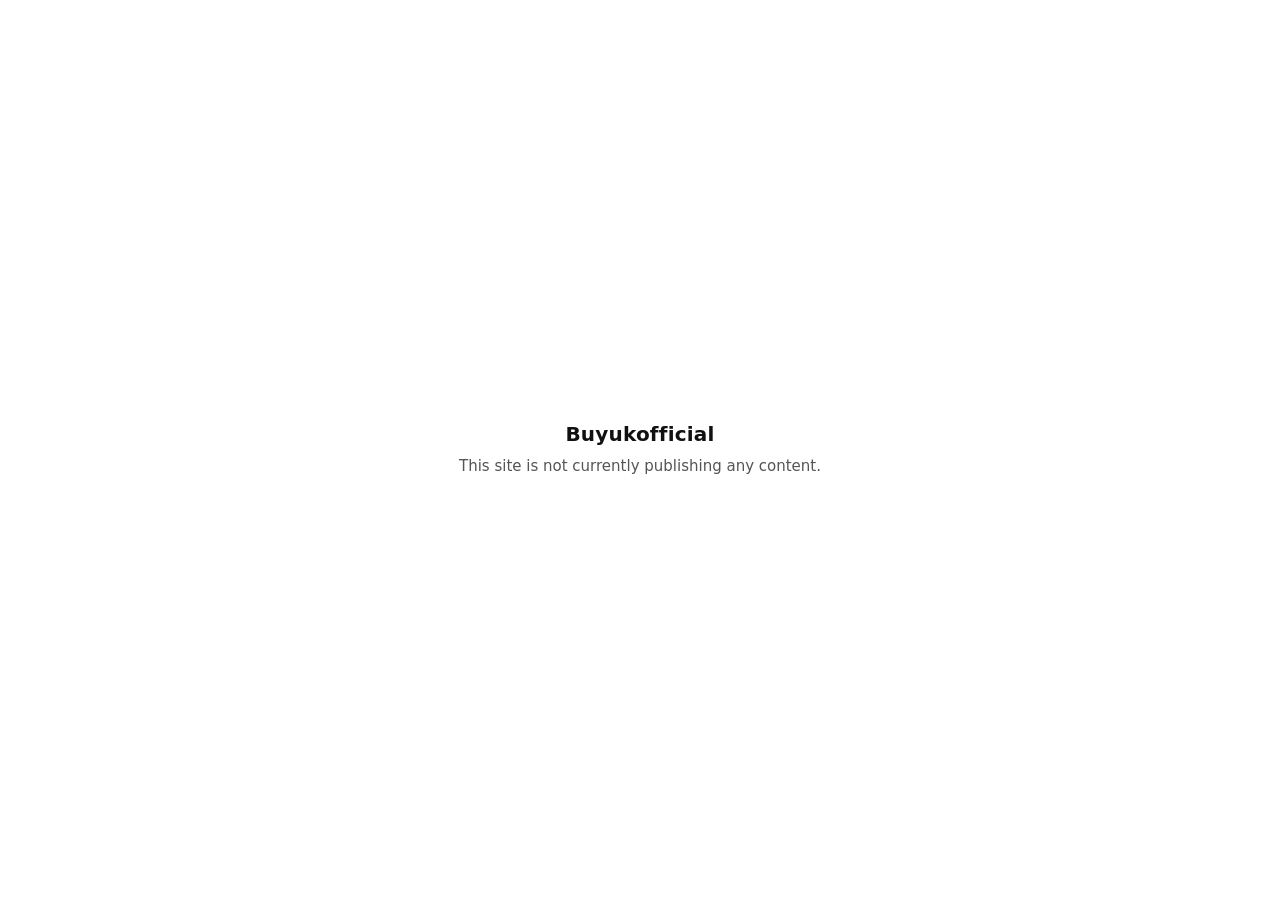
==== commit 6e996c1b: "Replace site with a plain placeholder" ====
--- a/index.html
+++ b/index.html
@@ -1 +1,42 @@
-<!DOCTYPE html><html lang="en" dir="ltr"><head><meta charSet="utf-8"/><meta name="viewport" content="width=device-width, initial-scale=1"/><link rel="preload" href="/_next/static/media/07c7676b89ed2778-s.p.2bn3s6zvc0dyp.woff2" as="font" crossorigin="" type="font/woff2"/><link rel="preload" href="/_next/static/media/32b2feed12f0ed96-s.p.1y712r_ow2ydl.woff2" as="font" crossorigin="" type="font/woff2"/><link rel="preload" href="/_next/static/media/9d036f80216c14ee-s.p.3u4lli0-axodc.woff2" as="font" crossorigin="" type="font/woff2"/><link rel="preload" href="/_next/static/media/f5e6f786bcaa2be4-s.p.30d2r2x65bwdm.woff2" as="font" crossorigin="" type="font/woff2"/><link rel="preload" as="image" href="/images/hero-store.jpg"/><link rel="preload" as="image" href="/images/founder.jpg"/><link rel="stylesheet" href="/_next/static/chunks/0_dawdo-wj4n7.css" data-precedence="next"/><link rel="preload" as="script" fetchPriority="low" href="/_next/static/chunks/310vm2bl3xxpt.js"/><script src="/_next/static/chunks/1wnov70f88xjy.js" async=""></script><script src="/_next/static/chunks/2olo2e9e-_esu.js" async=""></script><script src="/_next/static/chunks/0c98xzjfks9hq.js" async=""></script><script src="/_next/static/chunks/turbopack-2u1d16houkiyo.js" async=""></script><script src="/_next/static/chunks/0vz5c-9-1f3vv.js" async=""></script><script src="/_next/static/chunks/1jcwq3_rjknba.js" async=""></script><script src="/_next/static/chunks/398f_1uz80opz.js" async=""></script><script src="/_next/static/chunks/40gbz3w4c30fe.js" async=""></script><script src="/_next/static/chunks/02ss5z7byy6eg.js" async=""></script><script src="/_next/static/chunks/3arwfv44d5wk_.js" async=""></script><script src="/_next/static/chunks/05bu32bxbulta.js" async=""></script><script src="/_next/static/chunks/10szu2ghfy76i.js" async=""></script><meta name="theme-color" content="#f43f5e"/><title>iStyle Fashion Group | Fashion Stores in Ajman &amp; Fujairah</title><meta name="description" content="Your trusted fashion destination in Ajman &amp; Fujairah — from bulk textile trading to premier multi-department retail stores and budget discount outlets. iStyle Fashion Horizon Towers Ajman, Company Discount Outlet Fujairah, wholesale garments since 2009."/><meta name="author" content="iStyle Fashion Group"/><link rel="manifest" href="/manifest.webmanifest"/><meta name="keywords" content="iStyle Fashion Ajman,Shater Abbas Garments,Fashion store Horizon Towers,Clothing store Fujairah Anajaimat,readymade garments Ajman,discount outlet Fujairah,wholesale garments UAE,clothing store Al Rashidiya Ajman"/><meta property="og:title" content="iStyle Fashion Group | Fashion Stores in Ajman &amp; Fujairah"/><meta property="og:description" content="Affordable everyday fashion across the UAE since 2009 — four brands in Ajman and Fujairah."/><meta property="og:site_name" content="iStyle Fashion Group"/><meta property="og:locale" content="en_AE"/><meta property="og:image" content="https://buyukofficial.github.io/og-image.jpg"/><meta property="og:image:width" content="1200"/><meta property="og:image:height" content="630"/><meta property="og:image:alt" content="iStyle Fashion Group — Fashion stores in Ajman &amp; Fujairah"/><meta property="og:type" content="website"/><meta name="twitter:card" content="summary_large_image"/><meta name="twitter:title" content="iStyle Fashion Group | Fashion Stores in Ajman &amp; Fujairah"/><meta name="twitter:description" content="Affordable everyday fashion across the UAE since 2009 — four brands in Ajman and Fujairah."/><meta name="twitter:image" content="https://buyukofficial.github.io/og-image.jpg"/><link rel="icon" href="/icon.svg"/><link rel="apple-touch-icon" href="/apple-touch-icon.png"/><meta name="next-size-adjust" content=""/><script src="/_next/static/chunks/0cz1d0mv5g_q7.js" noModule=""></script></head><body class="_0bjUvq_variable F9WnGq_variable QHC--G_variable antialiased"><div hidden=""><!--$--><!--/$--></div><noscript><style>#page-loader{display:none!important}</style></noscript><script type="application/ld+json">{"@context":"https://schema.org","@type":"Organization","name":"iStyle Fashion Group","alternateName":"Shater Abbas Readymade Garments Trading","description":"UAE apparel group operating four retail and trading brands across Ajman and Fujairah since 2009 — wholesale garment trading, multi-department fashion showrooms and an off-price discount outlet.","telephone":"+971564947165","email":"info@istylefashion.ae","foundingDate":"2009","slogan":"Delivering Affordable Everyday Fashion Across the UAE Since 2009","areaServed":["Ajman","Fujairah","United Arab Emirates"],"department":[{"@type":"ClothingStore","name":"Shater Abbas Readymade Garments Trading","address":{"@type":"PostalAddress","streetAddress":"Al Rashidiya / Horizon Towers commercial zone","addressLocality":"Ajman","addressCountry":"AE"},"openingHours":"Mo-Su 10:00-23:00"},{"@type":"ClothingStore","name":"iStyle Fashion – Flagship Store, Ajman","address":{"@type":"PostalAddress","streetAddress":"Ground Floor, Horizon Towers, Sheikh Rashid Bin Abdul Aziz St, Al Rashidiya 1","addressLocality":"Ajman","addressCountry":"AE"},"telephone":"+971564947165","openingHours":"Mo-Su 10:00-23:00"},{"@type":"ClothingStore","name":"Company Discount Outlet","address":{"@type":"PostalAddress","streetAddress":"Sheikh Saif Bin Hamad Al Sharqi St, Anajaimat / Al Ittihad","addressLocality":"Fujairah","addressCountry":"AE"},"openingHours":"Mo-Su 10:00-00:00"},{"@type":"ClothingStore","name":"iStyle Fashion – Showroom, Fujairah","address":{"@type":"PostalAddress","streetAddress":"Sheikh Saif Bin Hamad Al Sharqi St, Anajaimat","addressLocality":"Fujairah","addressCountry":"AE"},"openingHours":"Mo-Su 10:00-23:00"}]}</script><div id="page-loader" class="fixed inset-0 z-[90] grid place-items-center bg-navy-950" style="opacity:1"><div class="grid-pattern absolute inset-0" aria-hidden="true"></div><div class="relative flex flex-col items-center gap-6"><div style="opacity:0;transform:scale(0.85)"><span class="relative grid shrink-0 place-items-center overflow-hidden rounded-xl bg-[linear-gradient(135deg,#FFB703_0%,#FF7A3D_60%,#F43F5E_100%)] shadow-[0_8px_24px_-10px_rgba(244,63,94,0.6)] h-16 w-16" aria-hidden="true"><span class="font-display text-lg font-bold leading-none text-navy-950 sm:text-xl">iS</span><span class="absolute inset-x-0 bottom-0 h-1/3 bg-white/15"></span></span></div><p class="font-display text-lg font-semibold tracking-wide text-white" style="opacity:0;transform:translateY(8px)">iStyle Fashion <span class="gold-text">Group</span></p><div class="h-0.5 w-40 overflow-hidden rounded-full bg-white/15" aria-hidden="true"><div class="h-full w-full bg-[linear-gradient(90deg,#FFB703,#F43F5E,#8B5CF6)]" style="transform:translateX(-100%)"></div></div></div></div><div aria-hidden="true" class="fixed inset-x-0 top-0 z-[60] h-[3px] origin-left bg-[linear-gradient(90deg,#FFB703,#F43F5E,#8B5CF6,#06B6D4)]" style="transform:scaleX(0)"></div><header class="fixed inset-x-0 top-0 z-50"><div class="grad-sunset hidden text-white md:block"><div class="container-x flex h-9 items-center justify-between text-[12.5px]"><p class="flex items-center gap-2 font-medium"><span class="inline-block h-1.5 w-1.5 rounded-full bg-white"></span>Delivering Affordable Everyday Fashion Across the UAE Since 2009</p><p class="text-white/85">Showrooms open daily · 10:00 AM – 11:00 PM</p></div></div><div class="transition-all duration-300 glass border-b border-line/60"><div class="container-x flex h-[68px] items-center justify-between gap-4"><a class="group flex shrink-0 items-center gap-3 whitespace-nowrap" aria-label="iStyle Fashion Group — Home" href="/"><span class="relative grid shrink-0 place-items-center overflow-hidden rounded-xl bg-[linear-gradient(135deg,#FFB703_0%,#FF7A3D_60%,#F43F5E_100%)] shadow-[0_8px_24px_-10px_rgba(244,63,94,0.6)] h-10 w-10" aria-hidden="true"><span class="font-display text-lg font-bold leading-none text-navy-950 sm:text-xl">iS</span><span class="absolute inset-x-0 bottom-0 h-1/3 bg-white/15"></span></span><span class="flex flex-col leading-tight"><span class="font-display text-[17px] font-semibold tracking-tight text-navy-900">iStyle Fashion</span><span class="text-[10px] font-semibold tracking-[0.16em] text-rose-600 uppercase">Retail Group</span></span></a><nav class="hidden items-center gap-1 xl:flex" aria-label="Primary"><a class="relative whitespace-nowrap rounded-full px-2.5 py-2 text-[13.5px] font-semibold transition-colors text-rose-600" href="/">Home<span class="absolute inset-x-3 -bottom-0.5 h-0.5 rounded-full bg-gradient-to-r from-rose-500 to-gold-500" aria-hidden="true"></span></a><a class="relative whitespace-nowrap rounded-full px-2.5 py-2 text-[13.5px] font-semibold transition-colors text-navy-800 hover:text-rose-600" href="/about/">About Our Group</a><a class="relative whitespace-nowrap rounded-full px-2.5 py-2 text-[13.5px] font-semibold transition-colors text-navy-800 hover:text-rose-600" href="/brands/">Our Brands &amp; Stores</a><a class="relative whitespace-nowrap rounded-full px-2.5 py-2 text-[13.5px] font-semibold transition-colors text-navy-800 hover:text-rose-600" href="/products/">Product Categories</a><a class="relative whitespace-nowrap rounded-full px-2.5 py-2 text-[13.5px] font-semibold transition-colors text-navy-800 hover:text-rose-600" href="/stores/">Store Locator</a><a class="relative whitespace-nowrap rounded-full px-2.5 py-2 text-[13.5px] font-semibold transition-colors text-navy-800 hover:text-rose-600" href="/wholesale/">B2B / Wholesale</a><a class="relative whitespace-nowrap rounded-full px-2.5 py-2 text-[13.5px] font-semibold transition-colors text-navy-800 hover:text-rose-600" href="/contact/">Contact Us</a></nav><div class="flex items-center gap-2"><div class="flex items-center rounded-full border border-line bg-white px-1 py-0.5" aria-label="Language"><button type="button" class="rounded-full px-2.5 py-1 text-[11px] font-bold tracking-wider transition-colors bg-navy-900 text-white">EN</button><button type="button" class="rounded-full px-2.5 py-1 text-[11px] font-bold tracking-wider transition-colors text-navy-800/60 hover:text-navy-900">AR</button></div><a href="https://wa.me/971564947165?text=Hello!%20I&#x27;d%20like%20to%20know%20more%20about%20your%20stores." target="_blank" rel="noopener noreferrer" class="hidden h-10 w-10 place-items-center rounded-full bg-navy-900 text-white transition-all hover:-translate-y-0.5 hover:bg-rose-600 sm:grid" aria-label="Chat on WhatsApp"><svg viewBox="0 0 24 24" fill="currentColor" class="h-5 w-5" aria-hidden="true"><path d="M12.04 2C6.58 2 2.13 6.45 2.13 11.91c0 1.75.46 3.45 1.32 4.95L2 22l5.28-1.38a9.9 9.9 0 0 0 4.76 1.21h.01c5.46 0 9.91-4.45 9.91-9.91S17.5 2 12.04 2Zm0 18.15c-1.48 0-2.93-.4-4.2-1.15l-.3-.18-3.12.82.83-3.05-.2-.31a8.2 8.2 0 0 1-1.26-4.37c0-4.54 3.7-8.24 8.25-8.24 4.54 0 8.24 3.7 8.24 8.24s-3.7 8.24-8.24 8.24Zm4.52-6.16c-.25-.12-1.47-.72-1.7-.8-.23-.09-.39-.13-.56.12-.17.25-.64.8-.79.97-.14.16-.29.18-.54.06-.25-.12-1.05-.39-1.99-1.23-.74-.66-1.24-1.47-1.38-1.72-.15-.25-.02-.38.11-.5.11-.11.25-.29.37-.43.13-.15.17-.25.25-.41.08-.17.04-.31-.02-.43-.06-.12-.56-1.34-.76-1.84-.2-.48-.4-.42-.56-.43h-.47c-.17 0-.43.06-.66.31-.23.25-.87.85-.87 2.07 0 1.22.89 2.4 1.02 2.56.12.17 1.75 2.67 4.25 3.74.59.26 1.06.41 1.42.52.6.19 1.14.16 1.57.1.48-.07 1.47-.6 1.68-1.18.21-.58.21-1.07.15-1.18-.06-.1-.23-.16-.48-.28Z"></path></svg></a><a href="tel:+971564947165" class="btn btn-gold !py-2.5 !px-3 text-[13px] sm:!px-4"><svg xmlns="http://www.w3.org/2000/svg" width="24" height="24" viewBox="0 0 24 24" fill="none" stroke="currentColor" stroke-width="2" stroke-linecap="round" stroke-linejoin="round" class="lucide lucide-phone h-4 w-4" aria-hidden="true"><path d="M13.832 16.568a1 1 0 0 0 1.213-.303l.355-.465A2 2 0 0 1 17 15h3a2 2 0 0 1 2 2v3a2 2 0 0 1-2 2A18 18 0 0 1 2 4a2 2 0 0 1 2-2h3a2 2 0 0 1 2 2v3a2 2 0 0 1-.8 1.6l-.468.351a1 1 0 0 0-.292 1.233 14 14 0 0 0 6.392 6.384"></path></svg><span class="hidden md:inline" dir="ltr">+971 56 494 7165</span><span class="hidden sm:inline md:hidden">Call Now</span></a><button type="button" class="grid h-10 w-10 place-items-center rounded-full bg-navy-900 text-white transition-colors hover:bg-rose-600 xl:hidden" aria-label="Menu" aria-expanded="false"><svg xmlns="http://www.w3.org/2000/svg" width="24" height="24" viewBox="0 0 24 24" fill="none" stroke="currentColor" stroke-width="2" stroke-linecap="round" stroke-linejoin="round" class="lucide lucide-menu h-5 w-5" aria-hidden="true"><path d="M4 5h16"></path><path d="M4 12h16"></path><path d="M4 19h16"></path></svg></button></div></div></div></header><main><div style="opacity:0;transform:translateY(14px)"><section class="relative overflow-hidden bg-paper pt-[110px] pb-16 md:pt-[148px] md:pb-24"><div aria-hidden="true" class="absolute -top-32 -left-24 h-[460px] w-[460px] rounded-full bg-rose-300/55 blur-3xl"></div><div aria-hidden="true" class="absolute top-1/3 -left-40 h-80 w-80 rounded-full bg-gold-300/60 blur-3xl"></div><div aria-hidden="true" class="absolute -right-32 -top-10 h-[420px] w-[420px] rounded-full bg-violet-300/55 blur-3xl"></div><div aria-hidden="true" class="absolute right-1/4 -bottom-40 h-96 w-96 rounded-full bg-teal-200/60 blur-3xl"></div><div class="dot-pattern absolute inset-0 opacity-60" aria-hidden="true"></div><div class="container-x relative grid items-center gap-14 lg:grid-cols-2 lg:gap-12"><div><span class="inline-flex items-center gap-2 rounded-full border border-rose-200 bg-white px-4 py-2 text-[12px] font-bold tracking-[0.14em] text-rose-600 uppercase shadow-sm" style="opacity:0;transform:translateY(26px)"><span class="h-2 w-2 rounded-full bg-[linear-gradient(135deg,#FFB703,#F43F5E)]"></span>Since 2009 · Ajman &amp; Fujairah</span><h1 class="mt-6 font-display text-[2.6rem] leading-[1.08] font-semibold tracking-tight text-navy-950 sm:text-5xl lg:text-[3.4rem]" style="opacity:0;transform:translateY(26px)">Your Trusted<!-- --> <span class="gold-text">Fashion Destination</span> <!-- -->in Ajman &amp; Fujairah</h1><p class="mt-5 max-w-xl text-base leading-relaxed text-navy-800/75 sm:text-lg" style="opacity:0;transform:translateY(26px)">From bulk textile trading to premier multi-department retail stores and budget discount outlets — a complete fashion ecosystem under one ownership.</p><div class="mt-8 flex flex-wrap gap-3" style="opacity:0;transform:translateY(26px)"><a class="btn btn-gold" href="/stores/">Explore Our Stores<svg xmlns="http://www.w3.org/2000/svg" width="24" height="24" viewBox="0 0 24 24" fill="none" stroke="currentColor" stroke-width="2" stroke-linecap="round" stroke-linejoin="round" class="lucide lucide-arrow-right h-4 w-4 rtl:rotate-180" aria-hidden="true"><path d="M5 12h14"></path><path d="m12 5 7 7-7 7"></path></svg></a><a class="btn btn-outline" href="/wholesale/">Wholesale Inquiries</a></div><dl class="mt-10 grid max-w-xl grid-cols-2 gap-x-6 gap-y-5 border-t border-line pt-7 sm:grid-cols-4" style="opacity:0;transform:translateY(26px)"><div><dt class="font-display text-3xl font-semibold gold-text"><span dir="ltr">0<!-- -->+</span></dt><dd class="mt-1 text-[13px] leading-snug text-navy-700/75">Years of Trust</dd></div><div><dt class="font-display text-3xl font-semibold gold-text"><span dir="ltr">0</span></dt><dd class="mt-1 text-[13px] leading-snug text-navy-700/75">Sister Brands</dd></div><div><dt class="font-display text-3xl font-semibold gold-text"><span dir="ltr">0</span></dt><dd class="mt-1 text-[13px] leading-snug text-navy-700/75">Emirates</dd></div><div><dt class="font-display text-3xl font-semibold gold-text"><span dir="ltr">0<!-- -->+</span></dt><dd class="mt-1 text-[13px] leading-snug text-navy-700/75">Store Departments</dd></div></dl></div><div class="relative mx-auto w-full max-w-md lg:max-w-lg" style="opacity:0;transform:translateY(30px) scale(0.96)"><div class="relative rounded-[28px] border-4 border-white bg-white p-2.5 shadow-[0_50px_90px_-40px_rgba(124,58,237,0.55)]"><div class="relative aspect-4/3 overflow-hidden rounded-[20px]"><div class="absolute inset-0 overflow-hidden"><div class="absolute inset-0" style="opacity:1"><img src="/images/hero-store.jpg" alt="Inside an iStyle fashion store, Ajman" class="h-full w-full object-cover kenburns" decoding="async"/></div><div class="absolute bottom-3 start-1/2 z-10 flex -translate-x-1/2 gap-1.5" role="tablist" aria-label="Slides"><button type="button" role="tab" aria-selected="true" aria-label="Slide 1" class="h-1.5 rounded-full transition-all duration-300 w-6 bg-white"></button><button type="button" role="tab" aria-selected="false" aria-label="Slide 2" class="h-1.5 rounded-full transition-all duration-300 w-1.5 bg-white/55 hover:bg-white/85"></button><button type="button" role="tab" aria-selected="false" aria-label="Slide 3" class="h-1.5 rounded-full transition-all duration-300 w-1.5 bg-white/55 hover:bg-white/85"></button></div></div><span aria-hidden="true" class="absolute inset-0 bg-gradient-to-t from-navy-950/55 via-transparent to-transparent"></span><span class="absolute inset-x-0 bottom-0 flex items-end justify-between gap-3 p-4"><span class="rounded-xl bg-white/95 px-3.5 py-2 text-[12.5px] font-semibold text-navy-900 shadow backdrop-blur">Horizon Towers, Ajman</span><span class="inline-flex items-center gap-1.5 rounded-full px-3 py-1.5 text-[12px] font-semibold backdrop-blur border border-white/25 bg-navy-950/60 text-slate-300 border-white/25" aria-live="polite"><span class="h-2 w-2 rounded-full bg-slate-400"></span>Open now</span></span></div><span class="absolute -top-4 start-6 rounded-xl bg-[linear-gradient(135deg,#FFB703,#F43F5E)] px-4 py-2 text-[11px] font-bold tracking-wider text-white uppercase shadow-lg shadow-rose-500/30">iStyle Fashion Flagship</span></div><div class="absolute -top-6 -end-3 rounded-2xl border border-line bg-white px-4 py-3 shadow-xl animate-float-slow"><p class="text-[10px] font-bold tracking-widest text-violet-600 uppercase">Wholesale Trading</p><p class="text-sm font-semibold text-navy-900">Since 2009</p></div><div class="absolute -bottom-7 -start-4 rounded-2xl border border-line bg-white px-4 py-3 shadow-xl animate-float-slow" style="animation-delay:1.6s"><p class="text-[10px] font-bold tracking-widest text-rose-600 uppercase">iStyle Showroom</p><p class="text-sm font-semibold text-navy-900">Fujairah · Opened 2025</p></div></div></div></section><div class="overflow-hidden border-b border-line bg-paper py-4"><div class="flex w-max animate-marquee whitespace-nowrap" aria-hidden="true"><div class="flex shrink-0 items-center"><span class="flex items-center text-[13px] font-semibold tracking-[0.2em] text-navy-900/45 uppercase">Men&#x27;s Fashion<span class="mx-5 inline-block h-1.5 w-1.5 rotate-45 bg-gold-500"></span></span><span class="flex items-center text-[13px] font-semibold tracking-[0.2em] text-navy-900/45 uppercase">Women&#x27;s Wear<span class="mx-5 inline-block h-1.5 w-1.5 rotate-45 bg-gold-500"></span></span><span class="flex items-center text-[13px] font-semibold tracking-[0.2em] text-navy-900/45 uppercase">Kids &amp; Babies<span class="mx-5 inline-block h-1.5 w-1.5 rotate-45 bg-gold-500"></span></span><span class="flex items-center text-[13px] font-semibold tracking-[0.2em] text-navy-900/45 uppercase">Footwear &amp; Bags<span class="mx-5 inline-block h-1.5 w-1.5 rotate-45 bg-gold-500"></span></span><span class="flex items-center text-[13px] font-semibold tracking-[0.2em] text-navy-900/45 uppercase">Clearance Deals<span class="mx-5 inline-block h-1.5 w-1.5 rotate-45 bg-gold-500"></span></span><span class="flex items-center text-[13px] font-semibold tracking-[0.2em] text-navy-900/45 uppercase">B2B &amp; Wholesale<span class="mx-5 inline-block h-1.5 w-1.5 rotate-45 bg-gold-500"></span></span><span class="flex items-center text-[13px] font-semibold tracking-[0.2em] text-navy-900/45 uppercase">Wholesale Trading<span class="mx-5 inline-block h-1.5 w-1.5 rotate-45 bg-gold-500"></span></span></div><div class="flex shrink-0 items-center"><span class="flex items-center text-[13px] font-semibold tracking-[0.2em] text-navy-900/45 uppercase">Men&#x27;s Fashion<span class="mx-5 inline-block h-1.5 w-1.5 rotate-45 bg-gold-500"></span></span><span class="flex items-center text-[13px] font-semibold tracking-[0.2em] text-navy-900/45 uppercase">Women&#x27;s Wear<span class="mx-5 inline-block h-1.5 w-1.5 rotate-45 bg-gold-500"></span></span><span class="flex items-center text-[13px] font-semibold tracking-[0.2em] text-navy-900/45 uppercase">Kids &amp; Babies<span class="mx-5 inline-block h-1.5 w-1.5 rotate-45 bg-gold-500"></span></span><span class="flex items-center text-[13px] font-semibold tracking-[0.2em] text-navy-900/45 uppercase">Footwear &amp; Bags<span class="mx-5 inline-block h-1.5 w-1.5 rotate-45 bg-gold-500"></span></span><span class="flex items-center text-[13px] font-semibold tracking-[0.2em] text-navy-900/45 uppercase">Clearance Deals<span class="mx-5 inline-block h-1.5 w-1.5 rotate-45 bg-gold-500"></span></span><span class="flex items-center text-[13px] font-semibold tracking-[0.2em] text-navy-900/45 uppercase">B2B &amp; Wholesale<span class="mx-5 inline-block h-1.5 w-1.5 rotate-45 bg-gold-500"></span></span><span class="flex items-center text-[13px] font-semibold tracking-[0.2em] text-navy-900/45 uppercase">Wholesale Trading<span class="mx-5 inline-block h-1.5 w-1.5 rotate-45 bg-gold-500"></span></span></div></div><span class="sr-only">Men&#x27;s Fashion, Women&#x27;s Wear, Kids &amp; Babies, Footwear &amp; Bags, Clearance Deals, B2B &amp; Wholesale, Wholesale Trading</span></div><section class="bg-paper py-10 sm:py-12"><div class="container-x grid gap-4 sm:grid-cols-2 lg:grid-cols-4"><div style="opacity:0;transform:translateY(26px)"><div class="card flex items-center gap-3.5 p-4 sm:p-5"><span class="grid h-12 w-12 shrink-0 place-items-center rounded-2xl bg-gradient-to-br from-rose-500 to-orange-500 text-white shadow-lg shadow-rose-500/15"><svg xmlns="http://www.w3.org/2000/svg" width="24" height="24" viewBox="0 0 24 24" fill="none" stroke="currentColor" stroke-width="2" stroke-linecap="round" stroke-linejoin="round" class="lucide lucide-factory h-6 w-6" aria-hidden="true"><path d="M12 16h.01"></path><path d="M16 16h.01"></path><path d="M3 19a2 2 0 0 0 2 2h14a2 2 0 0 0 2-2V8.5a.5.5 0 0 0-.769-.422l-4.462 2.844A.5.5 0 0 1 15 10.5v-2a.5.5 0 0 0-.769-.422L9.77 10.922A.5.5 0 0 1 9 10.5V5a2 2 0 0 0-2-2H5a2 2 0 0 0-2 2z"></path><path d="M8 16h.01"></path></svg></span><span class="text-[14.5px] leading-snug font-semibold text-navy-900">Mill-Direct Sourcing</span></div></div><div style="opacity:0;transform:translateY(26px)"><div class="card flex items-center gap-3.5 p-4 sm:p-5"><span class="grid h-12 w-12 shrink-0 place-items-center rounded-2xl bg-gradient-to-br from-violet-500 to-fuchsia-500 text-white shadow-lg shadow-rose-500/15"><svg xmlns="http://www.w3.org/2000/svg" width="24" height="24" viewBox="0 0 24 24" fill="none" stroke="currentColor" stroke-width="2" stroke-linecap="round" stroke-linejoin="round" class="lucide lucide-badge-check lucide-verified h-6 w-6" aria-hidden="true"><path d="M3.85 8.62a4 4 0 0 1 4.78-4.77 4 4 0 0 1 6.74 0 4 4 0 0 1 4.78 4.78 4 4 0 0 1 0 6.74 4 4 0 0 1-4.77 4.78 4 4 0 0 1-6.75 0 4 4 0 0 1-4.78-4.77 4 4 0 0 1 0-6.76Z"></path><path d="m16 9-5.5 5.5L8 12"></path></svg></span><span class="text-[14.5px] leading-snug font-semibold text-navy-900">Wholesale Since 2009</span></div></div><div style="opacity:0;transform:translateY(26px)"><div class="card flex items-center gap-3.5 p-4 sm:p-5"><span class="grid h-12 w-12 shrink-0 place-items-center rounded-2xl bg-gradient-to-br from-teal-500 to-cyan-500 text-white shadow-lg shadow-rose-500/15"><svg xmlns="http://www.w3.org/2000/svg" width="24" height="24" viewBox="0 0 24 24" fill="none" stroke="currentColor" stroke-width="2" stroke-linecap="round" stroke-linejoin="round" class="lucide lucide-truck h-6 w-6" aria-hidden="true"><path d="M14 18V6a2 2 0 0 0-2-2H4a2 2 0 0 0-2 2v11a1 1 0 0 0 1 1h2"></path><path d="M15 18H9"></path><path d="M19 18h2a1 1 0 0 0 1-1v-3.65a1 1 0 0 0-.22-.624l-3.48-4.35A1 1 0 0 0 17.52 8H14"></path><circle cx="17" cy="18" r="2"></circle><circle cx="7" cy="18" r="2"></circle></svg></span><span class="text-[14.5px] leading-snug font-semibold text-navy-900">UAE-Wide Delivery</span></div></div><div style="opacity:0;transform:translateY(26px)"><div class="card flex items-center gap-3.5 p-4 sm:p-5"><span class="grid h-12 w-12 shrink-0 place-items-center rounded-2xl bg-gradient-to-br from-gold-500 to-rose-500 text-white shadow-lg shadow-rose-500/15"><svg xmlns="http://www.w3.org/2000/svg" width="24" height="24" viewBox="0 0 24 24" fill="none" stroke="currentColor" stroke-width="2" stroke-linecap="round" stroke-linejoin="round" class="lucide lucide-shield-check h-6 w-6" aria-hidden="true"><path d="M20 13c0 5-3.5 7.5-7.66 8.95a1 1 0 0 1-.67-.01C7.5 20.5 4 18 4 13V6a1 1 0 0 1 1-1c2 0 4.5-1.2 6.24-2.72a1.17 1.17 0 0 1 1.52 0C14.51 3.81 17 5 19 5a1 1 0 0 1 1 1z"></path><path d="m9 12 2 2 4-4"></path></svg></span><span class="text-[14.5px] leading-snug font-semibold text-navy-900">Quality Checked</span></div></div></div></section><section class="bg-white py-16 sm:py-20 lg:py-24" id="departments"><div class="container-x"><div class="mx-auto max-w-3xl text-center" style="opacity:0;transform:translateY(26px)"><span class="eyebrow justify-center ">Shop by Department</span><h2 class="mt-3 font-display text-3xl leading-[1.12] font-semibold tracking-tight sm:text-4xl lg:text-[2.75rem] text-navy-900">Everything the Family Wears</h2><p class="mt-4 text-base leading-relaxed sm:text-lg text-navy-800/70">Six curated departments across our showrooms in Ajman and Fujairah — fresh season stock landing every week.</p></div><div class="mt-12 grid gap-5 sm:grid-cols-2 lg:grid-cols-3"><div style="opacity:0;transform:translateY(26px)"><a class="group relative block aspect-4/3 overflow-hidden rounded-[26px] shadow-[0_24px_50px_-30px_rgba(38,26,69,0.55)]" href="/products/"><img src="/images/dept-men.jpg" alt="Men&#x27;s Fashion" loading="lazy" decoding="async" class="absolute inset-0 h-full w-full object-cover transition-transform duration-700 group-hover:scale-105"/><span class="absolute inset-0 bg-gradient-to-br from-rose-500/55 to-rose-600/28 transition-opacity duration-500 group-hover:opacity-85" aria-hidden="true"></span><span class="absolute inset-0 bg-gradient-to-t from-navy-950/85 via-navy-950/25 to-transparent" aria-hidden="true"></span><span class="absolute inset-x-0 bottom-0 flex items-end justify-between gap-3 p-5 sm:p-6"><span><span class="grid h-10 w-10 place-items-center rounded-xl border border-white/35 bg-white/20 text-white backdrop-blur"><svg xmlns="http://www.w3.org/2000/svg" width="24" height="24" viewBox="0 0 24 24" fill="none" stroke="currentColor" stroke-width="1.75" stroke-linecap="round" stroke-linejoin="round" class="lucide lucide-shirt h-5 w-5" aria-hidden="true"><path d="M20.38 3.46 16 2a4 4 0 0 1-8 0L3.62 3.46a2 2 0 0 0-1.34 2.23l.58 3.47a1 1 0 0 0 .99.84H6v10c0 1.1.9 2 2 2h8a2 2 0 0 0 2-2V10h2.15a1 1 0 0 0 .99-.84l.58-3.47a2 2 0 0 0-1.34-2.23z"></path></svg></span><span class="mt-3 block font-display text-xl leading-tight font-semibold text-white drop-shadow">Men&#x27;s Fashion</span><span class="mt-1 flex items-center gap-1 text-[12.5px] font-medium text-white/85 opacity-0 transition-opacity duration-300 group-hover:opacity-100">View Collection<svg xmlns="http://www.w3.org/2000/svg" width="24" height="24" viewBox="0 0 24 24" fill="none" stroke="currentColor" stroke-width="2" stroke-linecap="round" stroke-linejoin="round" class="lucide lucide-arrow-up-right h-3.5 w-3.5" aria-hidden="true"><path d="M7 7h10v10"></path><path d="M7 17 17 7"></path></svg></span></span></span></a></div><div style="opacity:0;transform:translateY(26px)"><a class="group relative block aspect-4/3 overflow-hidden rounded-[26px] shadow-[0_24px_50px_-30px_rgba(38,26,69,0.55)]" href="/products/"><img src="/images/dept-women.jpg" alt="Women&#x27;s Wear" loading="lazy" decoding="async" class="absolute inset-0 h-full w-full object-cover transition-transform duration-700 group-hover:scale-105"/><span class="absolute inset-0 bg-gradient-to-br from-violet-500/55 to-fuchsia-600/28 transition-opacity duration-500 group-hover:opacity-85" aria-hidden="true"></span><span class="absolute inset-0 bg-gradient-to-t from-navy-950/85 via-navy-950/25 to-transparent" aria-hidden="true"></span><span class="absolute inset-x-0 bottom-0 flex items-end justify-between gap-3 p-5 sm:p-6"><span><span class="grid h-10 w-10 place-items-center rounded-xl border border-white/35 bg-white/20 text-white backdrop-blur"><svg xmlns="http://www.w3.org/2000/svg" width="24" height="24" viewBox="0 0 24 24" fill="none" stroke="currentColor" stroke-width="1.75" stroke-linecap="round" stroke-linejoin="round" class="lucide lucide-flower-2 h-5 w-5" aria-hidden="true"><path d="M12 5a3 3 0 1 1 3 3m-3-3a3 3 0 1 0-3 3m3-3v1M9 8a3 3 0 1 0 3 3M9 8h1m5 0a3 3 0 1 1-3 3m3-3h-1m-2 3v-1"></path><circle cx="12" cy="8" r="2"></circle><path d="M12 10v12"></path><path d="M12 22c4.2 0 7-1.667 7-5-4.2 0-7 1.667-7 5Z"></path><path d="M12 22c-4.2 0-7-1.667-7-5 4.2 0 7 1.667 7 5Z"></path></svg></span><span class="mt-3 block font-display text-xl leading-tight font-semibold text-white drop-shadow">Women&#x27;s Wear</span><span class="mt-1 flex items-center gap-1 text-[12.5px] font-medium text-white/85 opacity-0 transition-opacity duration-300 group-hover:opacity-100">View Collection<svg xmlns="http://www.w3.org/2000/svg" width="24" height="24" viewBox="0 0 24 24" fill="none" stroke="currentColor" stroke-width="2" stroke-linecap="round" stroke-linejoin="round" class="lucide lucide-arrow-up-right h-3.5 w-3.5" aria-hidden="true"><path d="M7 7h10v10"></path><path d="M7 17 17 7"></path></svg></span></span></span></a></div><div style="opacity:0;transform:translateY(26px)"><a class="group relative block aspect-4/3 overflow-hidden rounded-[26px] shadow-[0_24px_50px_-30px_rgba(38,26,69,0.55)]" href="/products/"><img src="/images/dept-kids.jpg" alt="Kids &amp; Babies" loading="lazy" decoding="async" class="absolute inset-0 h-full w-full object-cover transition-transform duration-700 group-hover:scale-105"/><span class="absolute inset-0 bg-gradient-to-br from-teal-500/55 to-cyan-600/28 transition-opacity duration-500 group-hover:opacity-85" aria-hidden="true"></span><span class="absolute inset-0 bg-gradient-to-t from-navy-950/85 via-navy-950/25 to-transparent" aria-hidden="true"></span><span class="absolute inset-x-0 bottom-0 flex items-end justify-between gap-3 p-5 sm:p-6"><span><span class="grid h-10 w-10 place-items-center rounded-xl border border-white/35 bg-white/20 text-white backdrop-blur"><svg xmlns="http://www.w3.org/2000/svg" width="24" height="24" viewBox="0 0 24 24" fill="none" stroke="currentColor" stroke-width="1.75" stroke-linecap="round" stroke-linejoin="round" class="lucide lucide-baby h-5 w-5" aria-hidden="true"><path d="M10 16c.5.3 1.2.5 2 .5s1.5-.2 2-.5"></path><path d="M15 12h.01"></path><path d="M19.38 6.813A9 9 0 0 1 20.8 10.2a2 2 0 0 1 0 3.6 9 9 0 0 1-17.6 0 2 2 0 0 1 0-3.6A9 9 0 0 1 12 3c2 0 3.5 1.1 3.5 2.5s-.9 2.5-2 2.5c-.8 0-1.5-.4-1.5-1"></path><path d="M9 12h.01"></path></svg></span><span class="mt-3 block font-display text-xl leading-tight font-semibold text-white drop-shadow">Kids &amp; Babies</span><span class="mt-1 flex items-center gap-1 text-[12.5px] font-medium text-white/85 opacity-0 transition-opacity duration-300 group-hover:opacity-100">View Collection<svg xmlns="http://www.w3.org/2000/svg" width="24" height="24" viewBox="0 0 24 24" fill="none" stroke="currentColor" stroke-width="2" stroke-linecap="round" stroke-linejoin="round" class="lucide lucide-arrow-up-right h-3.5 w-3.5" aria-hidden="true"><path d="M7 7h10v10"></path><path d="M7 17 17 7"></path></svg></span></span></span></a></div><div style="opacity:0;transform:translateY(26px)"><a class="group relative block aspect-4/3 overflow-hidden rounded-[26px] shadow-[0_24px_50px_-30px_rgba(38,26,69,0.55)]" href="/products/"><img src="/images/dept-abaya.jpg" alt="Abayas &amp; Modest Wear" loading="lazy" decoding="async" class="absolute inset-0 h-full w-full object-cover transition-transform duration-700 group-hover:scale-105"/><span class="absolute inset-0 bg-gradient-to-br from-orange-500/55 to-rose-600/28 transition-opacity duration-500 group-hover:opacity-85" aria-hidden="true"></span><span class="absolute inset-0 bg-gradient-to-t from-navy-950/85 via-navy-950/25 to-transparent" aria-hidden="true"></span><span class="absolute inset-x-0 bottom-0 flex items-end justify-between gap-3 p-5 sm:p-6"><span><span class="grid h-10 w-10 place-items-center rounded-xl border border-white/35 bg-white/20 text-white backdrop-blur"><svg xmlns="http://www.w3.org/2000/svg" width="24" height="24" viewBox="0 0 24 24" fill="none" stroke="currentColor" stroke-width="1.75" stroke-linecap="round" stroke-linejoin="round" class="lucide lucide-sparkles lucide-stars h-5 w-5" aria-hidden="true"><path d="M11.017 2.814a1 1 0 0 1 1.966 0l1.051 5.558a2 2 0 0 0 1.594 1.594l5.558 1.051a1 1 0 0 1 0 1.966l-5.558 1.051a2 2 0 0 0-1.594 1.594l-1.051 5.558a1 1 0 0 1-1.966 0l-1.051-5.558a2 2 0 0 0-1.594-1.594l-5.558-1.051a1 1 0 0 1 0-1.966l5.558-1.051a2 2 0 0 0 1.594-1.594z"></path><path d="M20 2v4"></path><path d="M22 4h-4"></path><circle cx="4" cy="20" r="2"></circle></svg></span><span class="mt-3 block font-display text-xl leading-tight font-semibold text-white drop-shadow">Abayas &amp; Modest Wear</span><span class="mt-1 flex items-center gap-1 text-[12.5px] font-medium text-white/85 opacity-0 transition-opacity duration-300 group-hover:opacity-100">View Collection<svg xmlns="http://www.w3.org/2000/svg" width="24" height="24" viewBox="0 0 24 24" fill="none" stroke="currentColor" stroke-width="2" stroke-linecap="round" stroke-linejoin="round" class="lucide lucide-arrow-up-right h-3.5 w-3.5" aria-hidden="true"><path d="M7 7h10v10"></path><path d="M7 17 17 7"></path></svg></span></span></span></a></div><div style="opacity:0;transform:translateY(26px)"><a class="group relative block aspect-4/3 overflow-hidden rounded-[26px] shadow-[0_24px_50px_-30px_rgba(38,26,69,0.55)]" href="/products/"><img src="/images/dept-footwear.jpg" alt="Footwear &amp; Bags" loading="lazy" decoding="async" class="absolute inset-0 h-full w-full object-cover transition-transform duration-700 group-hover:scale-105"/><span class="absolute inset-0 bg-gradient-to-br from-cyan-500/55 to-violet-600/28 transition-opacity duration-500 group-hover:opacity-85" aria-hidden="true"></span><span class="absolute inset-0 bg-gradient-to-t from-navy-950/85 via-navy-950/25 to-transparent" aria-hidden="true"></span><span class="absolute inset-x-0 bottom-0 flex items-end justify-between gap-3 p-5 sm:p-6"><span><span class="grid h-10 w-10 place-items-center rounded-xl border border-white/35 bg-white/20 text-white backdrop-blur"><svg xmlns="http://www.w3.org/2000/svg" width="24" height="24" viewBox="0 0 24 24" fill="none" stroke="currentColor" stroke-width="1.75" stroke-linecap="round" stroke-linejoin="round" class="lucide lucide-footprints h-5 w-5" aria-hidden="true"><path d="M4 16v-2.38C4 11.5 2.97 10.5 3 8c.03-2.72 1.49-6 4.5-6C9.37 2 10 3.8 10 5.5c0 3.11-2 5.66-2 8.68V16a2 2 0 1 1-4 0Z"></path><path d="M20 20v-2.38c0-2.12 1.03-3.12 1-5.62-.03-2.72-1.49-6-4.5-6C14.63 6 14 7.8 14 9.5c0 3.11 2 5.66 2 8.68V20a2 2 0 1 0 4 0Z"></path><path d="M16 17h4"></path><path d="M4 13h4"></path></svg></span><span class="mt-3 block font-display text-xl leading-tight font-semibold text-white drop-shadow">Footwear &amp; Bags</span><span class="mt-1 flex items-center gap-1 text-[12.5px] font-medium text-white/85 opacity-0 transition-opacity duration-300 group-hover:opacity-100">View Collection<svg xmlns="http://www.w3.org/2000/svg" width="24" height="24" viewBox="0 0 24 24" fill="none" stroke="currentColor" stroke-width="2" stroke-linecap="round" stroke-linejoin="round" class="lucide lucide-arrow-up-right h-3.5 w-3.5" aria-hidden="true"><path d="M7 7h10v10"></path><path d="M7 17 17 7"></path></svg></span></span></span></a></div><div style="opacity:0;transform:translateY(26px)"><a class="group relative block aspect-4/3 overflow-hidden rounded-[26px] shadow-[0_24px_50px_-30px_rgba(38,26,69,0.55)]" href="/products/"><img src="/images/dept-perfume.jpg" alt="Perfumes &amp; Fragrances" loading="lazy" decoding="async" class="absolute inset-0 h-full w-full object-cover transition-transform duration-700 group-hover:scale-105"/><span class="absolute inset-0 bg-gradient-to-br from-gold-500/55 to-orange-600/28 transition-opacity duration-500 group-hover:opacity-85" aria-hidden="true"></span><span class="absolute inset-0 bg-gradient-to-t from-navy-950/85 via-navy-950/25 to-transparent" aria-hidden="true"></span><span class="absolute inset-x-0 bottom-0 flex items-end justify-between gap-3 p-5 sm:p-6"><span><span class="grid h-10 w-10 place-items-center rounded-xl border border-white/35 bg-white/20 text-white backdrop-blur"><svg xmlns="http://www.w3.org/2000/svg" width="24" height="24" viewBox="0 0 24 24" fill="none" stroke="currentColor" stroke-width="1.75" stroke-linecap="round" stroke-linejoin="round" class="lucide lucide-spray-can h-5 w-5" aria-hidden="true"><path d="M3 3h.01"></path><path d="M7 5h.01"></path><path d="M11 7h.01"></path><path d="M3 7h.01"></path><path d="M7 9h.01"></path><path d="M3 11h.01"></path><rect width="4" height="4" x="15" y="5"></rect><path d="m19 9 2 2v10c0 .6-.4 1-1 1h-6c-.6 0-1-.4-1-1V11l2-2"></path><path d="m13 14 8-2"></path><path d="m13 19 8-2"></path></svg></span><span class="mt-3 block font-display text-xl leading-tight font-semibold text-white drop-shadow">Perfumes &amp; Fragrances</span><span class="mt-1 flex items-center gap-1 text-[12.5px] font-medium text-white/85 opacity-0 transition-opacity duration-300 group-hover:opacity-100">View Collection<svg xmlns="http://www.w3.org/2000/svg" width="24" height="24" viewBox="0 0 24 24" fill="none" stroke="currentColor" stroke-width="2" stroke-linecap="round" stroke-linejoin="round" class="lucide lucide-arrow-up-right h-3.5 w-3.5" aria-hidden="true"><path d="M7 7h10v10"></path><path d="M7 17 17 7"></path></svg></span></span></span></a></div></div><div class="mt-10 text-center" style="opacity:0;transform:translateY(26px)"><a class="btn btn-gold" href="/products/">Explore the Lookbook<svg xmlns="http://www.w3.org/2000/svg" width="24" height="24" viewBox="0 0 24 24" fill="none" stroke="currentColor" stroke-width="2" stroke-linecap="round" stroke-linejoin="round" class="lucide lucide-arrow-up-right h-4 w-4" aria-hidden="true"><path d="M7 7h10v10"></path><path d="M7 17 17 7"></path></svg></a></div></div></section><section class="relative overflow-hidden bg-paper py-16 sm:py-20 lg:py-24" id="founder"><div aria-hidden="true" class="absolute -top-32 -start-24 h-80 w-80 rounded-full bg-rose-300/40 blur-3xl"></div><div aria-hidden="true" class="absolute -bottom-40 end-0 h-96 w-96 rounded-full bg-violet-300/40 blur-3xl"></div><div class="dot-pattern absolute inset-0 opacity-50" aria-hidden="true"></div><div class="container-x relative grid items-center gap-14 lg:grid-cols-[0.9fr_1.1fr] lg:gap-16"><div class="relative mx-auto w-full max-w-sm lg:max-w-none" style="opacity:0;transform:translateY(26px)"><div class="rounded-[32px] bg-[linear-gradient(140deg,#F43F5E,#F97316_45%,#FFB703_75%,#8B5CF6)] p-[3px] shadow-[0_50px_90px_-45px_rgba(236,72,153,0.7)]"><div class="relative overflow-hidden rounded-[29px] bg-white"><img src="/images/founder.jpg" alt="Founder &amp; Business Owner" class="aspect-4/5 w-full object-cover object-top" decoding="async"/><span aria-hidden="true" class="absolute inset-x-0 bottom-0 h-28 bg-gradient-to-t from-navy-950/75 to-transparent"></span><span class="absolute inset-x-0 bottom-0 flex items-end justify-between gap-3 p-5"><span class="leading-tight"><span class="block text-[10px] font-bold tracking-[0.2em] text-gold-300 uppercase">Our Founder</span><span class="mt-1 block text-[15px] font-semibold text-white">Founder &amp; Business Owner</span></span><span class="grid h-11 w-11 shrink-0 place-items-center rounded-full border border-white/35 bg-white/20 text-white backdrop-blur"><svg xmlns="http://www.w3.org/2000/svg" width="24" height="24" viewBox="0 0 24 24" fill="none" stroke="currentColor" stroke-width="2" stroke-linecap="round" stroke-linejoin="round" class="lucide lucide-sparkles lucide-stars h-5 w-5" aria-hidden="true"><path d="M11.017 2.814a1 1 0 0 1 1.966 0l1.051 5.558a2 2 0 0 0 1.594 1.594l5.558 1.051a1 1 0 0 1 0 1.966l-5.558 1.051a2 2 0 0 0-1.594 1.594l-1.051 5.558a1 1 0 0 1-1.966 0l-1.051-5.558a2 2 0 0 0-1.594-1.594l-5.558-1.051a1 1 0 0 1 0-1.966l5.558-1.051a2 2 0 0 0 1.594-1.594z"></path><path d="M20 2v4"></path><path d="M22 4h-4"></path><circle cx="4" cy="20" r="2"></circle></svg></span></span></div></div><span class="absolute -top-5 -end-3 rounded-2xl border border-line bg-white px-4 py-3 shadow-xl animate-float-slow"><span class="block text-[10px] font-bold tracking-widest text-rose-600 uppercase">Ajman</span><span class="font-display text-xl leading-none font-semibold text-navy-900" dir="ltr">2009</span></span></div><div><div style="opacity:0;transform:translateY(26px)"><span class="eyebrow">Our Founder</span><h2 class="mt-3 font-display text-3xl leading-[1.12] font-semibold text-navy-900 sm:text-4xl lg:text-[2.75rem]">It Started With One Woman, One Shop, One Dream.</h2></div><div class="mt-5 grid gap-4"><div style="opacity:0;transform:translateY(26px)"><p class="leading-relaxed text-navy-800/75 sm:text-[15.5px]">In 2009, inside a small shop in Ajman, a determined young woman opened the doors of what would become Shater Abbas — with more courage than capital, and one simple belief: quality fashion should be within every family&#x27;s reach.</p></div><div style="opacity:0;transform:translateY(26px)"><p class="leading-relaxed text-navy-800/75 sm:text-[15.5px]">Then came the iStyle Fashion flagship in Ajman in 2020, the Company Discount Outlet in Fujairah in 2023, and a second iStyle showroom on the East Coast in 2025. From one lady and one counter — to four brands across two emirates today.</p></div></div><div style="opacity:0;transform:translateY(26px)"><blockquote class="mt-6 border-s-4 border-rose-400 ps-5"><p class="font-display text-xl leading-snug font-medium text-navy-900 italic">“<!-- -->I started with one shop and a simple belief — fashion should be for everyone.<!-- -->”</p><cite class="mt-2 block text-[12.5px] font-semibold tracking-wide text-rose-600 not-italic">— <!-- -->In Her Words</cite></blockquote></div><div class="mt-7 flex flex-wrap gap-2.5" style="opacity:0;transform:translateY(26px)"><span class="rounded-full border px-3.5 py-1.5 text-[12.5px] font-semibold transition-colors border-rose-200 bg-rose-50 text-rose-600">2009 · Her first shop in Ajman</span><span class="rounded-full border px-3.5 py-1.5 text-[12.5px] font-semibold transition-colors border-violet-200 bg-violet-50 text-violet-600">Ajman · Al Rashidiya base</span><span class="rounded-full border px-3.5 py-1.5 text-[12.5px] font-semibold transition-colors border-teal-200 bg-teal-50 text-teal-700">4 brands · 2 emirates today</span></div><div class="mt-8" style="opacity:0;transform:translateY(26px)"><a class="btn btn-navy" href="/about/">Read Her Story<svg xmlns="http://www.w3.org/2000/svg" width="24" height="24" viewBox="0 0 24 24" fill="none" stroke="currentColor" stroke-width="2" stroke-linecap="round" stroke-linejoin="round" class="lucide lucide-arrow-right h-4 w-4 rtl:rotate-180" aria-hidden="true"><path d="M5 12h14"></path><path d="m12 5 7 7-7 7"></path></svg></a></div></div></div></section><section class="relative overflow-hidden bg-white py-16 sm:py-20 lg:py-24" id="heritage"><div aria-hidden="true" class="absolute -top-24 left-1/2 h-64 w-[560px] -translate-x-1/2 rounded-full bg-gold-500/8 blur-3xl"></div><div class="container-x relative"><div class="mx-auto max-w-3xl text-center" style="opacity:0;transform:translateY(26px)"><span class="eyebrow justify-center ">Our Journey</span><h2 class="mt-3 font-display text-3xl leading-[1.12] font-semibold tracking-tight sm:text-4xl lg:text-[2.75rem] text-navy-900">From One Trading House to a Fashion Group</h2><p class="mt-4 text-base leading-relaxed sm:text-lg text-navy-800/70">Four milestones that shaped who we are today — rooted in wholesale trading, growing into the emirates&#x27; favourite everyday fashion destinations.</p></div><div class="relative mt-14"><div aria-hidden="true" class="absolute inset-x-[8%] top-6 hidden h-px origin-left bg-linear-to-r from-rose-300 via-violet-400 to-teal-400 rtl:origin-right md:block" style="transform:scaleX(0)"></div><span aria-hidden="true" class="absolute start-6 top-10 bottom-10 w-px bg-linear-to-b from-rose-400 via-violet-400 to-teal-400 md:hidden"></span><ol class="grid gap-10 md:grid-cols-4 md:gap-5"><li class="relative flex gap-5 md:block"><div class="relative z-10 grid h-12 w-12 shrink-0 place-items-center rounded-2xl bg-gradient-to-br from-rose-500 to-violet-600 text-white shadow-[0_0_0_6px_rgba(255,255,255,1)] md:mx-auto" style="opacity:0;transform:scale(0.6)"><svg xmlns="http://www.w3.org/2000/svg" width="24" height="24" viewBox="0 0 24 24" fill="none" stroke="currentColor" stroke-width="1.75" stroke-linecap="round" stroke-linejoin="round" class="lucide lucide-flag h-5 w-5" aria-hidden="true"><path d="M4 22V4a1 1 0 0 1 .4-.8A6 6 0 0 1 8 2c3 0 5 2 7.333 2q2 0 3.067-.8A1 1 0 0 1 20 4v10a1 1 0 0 1-.4.8A6 6 0 0 1 16 16c-3 0-5-2-8-2a6 6 0 0 0-4 1.528"></path></svg></div><div class="md:mt-5 md:text-center" style="opacity:0;transform:translateY(22px)"><p class="font-display text-3xl leading-none font-semibold text-gold-600" dir="ltr">2009</p><h3 class="mt-2.5 text-base font-semibold text-navy-900">One Woman, One Shop</h3><p class="mt-2 text-sm leading-relaxed text-slate-600 md:px-1">A determined young woman opens her first shop — Shater Abbas — in Ajman. Small counter, big dreams, prices for everyone.</p></div></li><li class="relative flex gap-5 md:block"><div class="relative z-10 grid h-12 w-12 shrink-0 place-items-center rounded-2xl bg-gradient-to-br from-rose-500 to-violet-600 text-white shadow-[0_0_0_6px_rgba(255,255,255,1)] md:mx-auto" style="opacity:0;transform:scale(0.6)"><svg xmlns="http://www.w3.org/2000/svg" width="24" height="24" viewBox="0 0 24 24" fill="none" stroke="currentColor" stroke-width="1.75" stroke-linecap="round" stroke-linejoin="round" class="lucide lucide-store h-5 w-5" aria-hidden="true"><path d="M15 21v-5a1 1 0 0 0-1-1h-4a1 1 0 0 0-1 1v5"></path><path d="M17.774 10.31a1.12 1.12 0 0 0-1.549 0 2.5 2.5 0 0 1-3.451 0 1.12 1.12 0 0 0-1.548 0 2.5 2.5 0 0 1-3.452 0 1.12 1.12 0 0 0-1.549 0 2.5 2.5 0 0 1-3.77-3.248l2.889-4.184A2 2 0 0 1 7 2h10a2 2 0 0 1 1.653.873l2.895 4.192a2.5 2.5 0 0 1-3.774 3.244"></path><path d="M4 10.95V19a2 2 0 0 0 2 2h12a2 2 0 0 0 2-2v-8.05"></path></svg></div><div class="md:mt-5 md:text-center" style="opacity:0;transform:translateY(22px)"><p class="font-display text-3xl leading-none font-semibold text-gold-600" dir="ltr">2020</p><h3 class="mt-2.5 text-base font-semibold text-navy-900">iStyle Fashion Launches</h3><p class="mt-2 text-sm leading-relaxed text-slate-600 md:px-1">Opened the flagship multi-department showroom at Horizon Towers, Al Rashidiya, Ajman.</p></div></li><li class="relative flex gap-5 md:block"><div class="relative z-10 grid h-12 w-12 shrink-0 place-items-center rounded-2xl bg-gradient-to-br from-rose-500 to-violet-600 text-white shadow-[0_0_0_6px_rgba(255,255,255,1)] md:mx-auto" style="opacity:0;transform:scale(0.6)"><svg xmlns="http://www.w3.org/2000/svg" width="24" height="24" viewBox="0 0 24 24" fill="none" stroke="currentColor" stroke-width="1.75" stroke-linecap="round" stroke-linejoin="round" class="lucide lucide-percent h-5 w-5" aria-hidden="true"><line x1="19" x2="5" y1="5" y2="19"></line><circle cx="6.5" cy="6.5" r="2.5"></circle><circle cx="17.5" cy="17.5" r="2.5"></circle></svg></div><div class="md:mt-5 md:text-center" style="opacity:0;transform:translateY(22px)"><p class="font-display text-3xl leading-none font-semibold text-gold-600" dir="ltr">2023</p><h3 class="mt-2.5 text-base font-semibold text-navy-900">Expansion to Fujairah</h3><p class="mt-2 text-sm leading-relaxed text-slate-600 md:px-1">Crossed to the East Coast with the Company Discount Outlet — off-price fashion for every family.</p></div></li><li class="relative flex gap-5 md:block"><div class="relative z-10 grid h-12 w-12 shrink-0 place-items-center rounded-2xl bg-gradient-to-br from-rose-500 to-violet-600 text-white shadow-[0_0_0_6px_rgba(255,255,255,1)] md:mx-auto" style="opacity:0;transform:scale(0.6)"><svg xmlns="http://www.w3.org/2000/svg" width="24" height="24" viewBox="0 0 24 24" fill="none" stroke="currentColor" stroke-width="1.75" stroke-linecap="round" stroke-linejoin="round" class="lucide lucide-sparkles lucide-stars h-5 w-5" aria-hidden="true"><path d="M11.017 2.814a1 1 0 0 1 1.966 0l1.051 5.558a2 2 0 0 0 1.594 1.594l5.558 1.051a1 1 0 0 1 0 1.966l-5.558 1.051a2 2 0 0 0-1.594 1.594l-1.051 5.558a1 1 0 0 1-1.966 0l-1.051-5.558a2 2 0 0 0-1.594-1.594l-5.558-1.051a1 1 0 0 1 0-1.966l5.558-1.051a2 2 0 0 0 1.594-1.594z"></path><path d="M20 2v4"></path><path d="M22 4h-4"></path><circle cx="4" cy="20" r="2"></circle></svg></div><div class="md:mt-5 md:text-center" style="opacity:0;transform:translateY(22px)"><p class="font-display text-3xl leading-none font-semibold text-gold-600" dir="ltr">2025</p><h3 class="mt-2.5 text-base font-semibold text-navy-900">A Second iStyle Showroom</h3><p class="mt-2 text-sm leading-relaxed text-slate-600 md:px-1">Opened the new iStyle Fashion Showroom in Anajaimat, Fujairah — the complete retail experience, now on the East Coast.</p></div></li></ol></div></div></section><section class="bg-paper py-16 sm:py-20 lg:py-24" id="brands"><div class="container-x"><div class="mx-auto max-w-3xl text-center" style="opacity:0;transform:translateY(26px)"><span class="eyebrow justify-center ">Our Brands &amp; Stores</span><h2 class="mt-3 font-display text-3xl leading-[1.12] font-semibold tracking-tight sm:text-4xl lg:text-[2.75rem] text-navy-900">Four Destinations, One Standard</h2><p class="mt-4 text-base leading-relaxed sm:text-lg text-navy-800/70">Heritage wholesale trading, modern multi-department showrooms and an off-price discount centre — each with its own character, united under one ownership.</p></div><div class="mt-12 grid gap-6 md:grid-cols-2"><div style="opacity:0;transform:translateY(26px)"><article class="card card-hover group h-full overflow-hidden"><div class="relative h-48 overflow-hidden"><img src="/images/store-trading.jpg" alt="Shater Abbas Trading" loading="lazy" decoding="async" class="absolute inset-0 h-full w-full object-cover transition-transform duration-700 group-hover:scale-105"/><div class="absolute inset-0 bg-linear-to-br from-violet-600 via-violet-500 to-cyan-500 opacity-65" aria-hidden="true"></div><div class="absolute inset-0 bg-gradient-to-t from-navy-950/75 via-navy-950/15 to-transparent" aria-hidden="true"></div><svg xmlns="http://www.w3.org/2000/svg" width="24" height="24" viewBox="0 0 24 24" fill="none" stroke="currentColor" stroke-width="1" stroke-linecap="round" stroke-linejoin="round" class="lucide lucide-warehouse absolute -end-4 -bottom-5 h-32 w-32 text-white/25 transition-transform duration-500 group-hover:scale-110" aria-hidden="true"><path d="M18 21V10a1 1 0 0 0-1-1H7a1 1 0 0 0-1 1v11"></path><path d="M22 19a2 2 0 0 1-2 2H4a2 2 0 0 1-2-2V8a2 2 0 0 1 1.132-1.803l7.95-3.974a2 2 0 0 1 1.837 0l7.948 3.974A2 2 0 0 1 22 8z"></path><path d="M6 13h12"></path><path d="M6 17h12"></path></svg><div class="absolute inset-x-0 top-0 flex items-start justify-between gap-2 p-5"><span class="rounded-full bg-white/20 px-3 py-1.5 text-[11px] font-bold tracking-wider text-white uppercase backdrop-blur">Est.<!-- --> <!-- -->2009</span><span class="rounded-full bg-gold-400 px-3 py-1.5 text-[11px] font-bold tracking-wider text-navy-950 uppercase">Ajman</span></div><div class="absolute bottom-5 start-5 flex items-center gap-3"><span class="grid h-11 w-11 shrink-0 place-items-center rounded-xl border border-white/40 bg-white/25 font-display text-[15px] font-bold text-white shadow-md backdrop-blur">SA</span><span class="inline-block rounded-full border border-white/30 bg-navy-950/50 px-3.5 py-1.5 text-[12px] font-medium text-white backdrop-blur">Heritage Trading &amp; Wholesale Division</span></div></div><div class="p-6"><h3 class="font-display text-xl leading-snug font-semibold text-navy-900">Shater Abbas Trading</h3><p class="mt-3 text-sm leading-relaxed text-navy-800/70">Founded in Ajman in 2009 as one woman&#x27;s first shop, Shater Abbas grew into the trading heart of the group — garment sourcing, B2B wholesale supply and long-standing partnerships with buyers across the UAE and beyond.</p><ul class="mt-4 grid gap-2"><li class="flex items-start gap-2 text-[13.5px] text-navy-900"><svg xmlns="http://www.w3.org/2000/svg" width="24" height="24" viewBox="0 0 24 24" fill="none" stroke="currentColor" stroke-width="2" stroke-linecap="round" stroke-linejoin="round" class="lucide lucide-check mt-0.5 h-4 w-4 shrink-0 text-teal-500" aria-hidden="true"><path d="M20 6 9 17l-5-5"></path></svg>Founded in Ajman, 2009 · Al Rashidiya</li><li class="flex items-start gap-2 text-[13.5px] text-navy-900"><svg xmlns="http://www.w3.org/2000/svg" width="24" height="24" viewBox="0 0 24 24" fill="none" stroke="currentColor" stroke-width="2" stroke-linecap="round" stroke-linejoin="round" class="lucide lucide-check mt-0.5 h-4 w-4 shrink-0 text-teal-500" aria-hidden="true"><path d="M20 6 9 17l-5-5"></path></svg>B2B wholesale for retailers</li><li class="flex items-start gap-2 text-[13.5px] text-navy-900"><svg xmlns="http://www.w3.org/2000/svg" width="24" height="24" viewBox="0 0 24 24" fill="none" stroke="currentColor" stroke-width="2" stroke-linecap="round" stroke-linejoin="round" class="lucide lucide-check mt-0.5 h-4 w-4 shrink-0 text-teal-500" aria-hidden="true"><path d="M20 6 9 17l-5-5"></path></svg>Bulk garment sourcing &amp; supply</li></ul><div class="mt-6 flex gap-2.5"><a href="https://www.google.com/maps/search/?api=1&amp;query=Horizon%20Towers%2C%20Al%20Rashidiya%201%2C%20Ajman" target="_blank" rel="noopener noreferrer" class="btn btn-ghost flex-1 !px-3 !py-2.5 text-[13px]"><svg xmlns="http://www.w3.org/2000/svg" width="24" height="24" viewBox="0 0 24 24" fill="none" stroke="currentColor" stroke-width="2" stroke-linecap="round" stroke-linejoin="round" class="lucide lucide-navigation h-4 w-4 text-rose-500" aria-hidden="true"><polygon points="3 11 22 2 13 21 11 13 3 11"></polygon></svg>Get Directions</a><a href="tel:+971564947165" class="btn btn-navy flex-1 !px-3 !py-2.5 text-[13px]"><svg xmlns="http://www.w3.org/2000/svg" width="24" height="24" viewBox="0 0 24 24" fill="none" stroke="currentColor" stroke-width="2" stroke-linecap="round" stroke-linejoin="round" class="lucide lucide-phone h-4 w-4" aria-hidden="true"><path d="M13.832 16.568a1 1 0 0 0 1.213-.303l.355-.465A2 2 0 0 1 17 15h3a2 2 0 0 1 2 2v3a2 2 0 0 1-2 2A18 18 0 0 1 2 4a2 2 0 0 1 2-2h3a2 2 0 0 1 2 2v3a2 2 0 0 1-.8 1.6l-.468.351a1 1 0 0 0-.292 1.233 14 14 0 0 0 6.392 6.384"></path></svg>Call Store</a></div></div></article></div><div style="opacity:0;transform:translateY(26px)"><article class="card card-hover group h-full overflow-hidden"><div class="relative h-48 overflow-hidden"><img src="/images/store-ajman.jpg" alt="iStyle Fashion – Ajman" loading="lazy" decoding="async" class="absolute inset-0 h-full w-full object-cover transition-transform duration-700 group-hover:scale-105"/><div class="absolute inset-0 bg-linear-to-br from-rose-600 via-rose-500 to-orange-500 opacity-65" aria-hidden="true"></div><div class="absolute inset-0 bg-gradient-to-t from-navy-950/75 via-navy-950/15 to-transparent" aria-hidden="true"></div><svg xmlns="http://www.w3.org/2000/svg" width="24" height="24" viewBox="0 0 24 24" fill="none" stroke="currentColor" stroke-width="1" stroke-linecap="round" stroke-linejoin="round" class="lucide lucide-store absolute -end-4 -bottom-5 h-32 w-32 text-white/25 transition-transform duration-500 group-hover:scale-110" aria-hidden="true"><path d="M15 21v-5a1 1 0 0 0-1-1h-4a1 1 0 0 0-1 1v5"></path><path d="M17.774 10.31a1.12 1.12 0 0 0-1.549 0 2.5 2.5 0 0 1-3.451 0 1.12 1.12 0 0 0-1.548 0 2.5 2.5 0 0 1-3.452 0 1.12 1.12 0 0 0-1.549 0 2.5 2.5 0 0 1-3.77-3.248l2.889-4.184A2 2 0 0 1 7 2h10a2 2 0 0 1 1.653.873l2.895 4.192a2.5 2.5 0 0 1-3.774 3.244"></path><path d="M4 10.95V19a2 2 0 0 0 2 2h12a2 2 0 0 0 2-2v-8.05"></path></svg><div class="absolute inset-x-0 top-0 flex items-start justify-between gap-2 p-5"><span class="rounded-full bg-white/20 px-3 py-1.5 text-[11px] font-bold tracking-wider text-white uppercase backdrop-blur">Est.<!-- --> <!-- -->2020</span><span class="rounded-full bg-gold-400 px-3 py-1.5 text-[11px] font-bold tracking-wider text-navy-950 uppercase">Ajman</span></div><div class="absolute bottom-5 start-5 flex items-center gap-3"><span class="grid h-11 w-11 shrink-0 place-items-center rounded-xl border border-white/40 bg-white/25 font-display text-[15px] font-bold text-white shadow-md backdrop-blur">iS</span><span class="inline-block rounded-full border border-white/30 bg-navy-950/50 px-3.5 py-1.5 text-[12px] font-medium text-white backdrop-blur">Modern Multi-Department Showroom</span></div></div><div class="p-6"><h3 class="font-display text-xl leading-snug font-semibold text-navy-900">iStyle Fashion – Ajman</h3><p class="mt-3 text-sm leading-relaxed text-navy-800/70">Our flagship fashion destination — everyday casual, ethnic and western wear, kids&#x27; collections, perfumes and accessories under one roof.</p><ul class="mt-4 grid gap-2"><li class="flex items-start gap-2 text-[13.5px] text-navy-900"><svg xmlns="http://www.w3.org/2000/svg" width="24" height="24" viewBox="0 0 24 24" fill="none" stroke="currentColor" stroke-width="2" stroke-linecap="round" stroke-linejoin="round" class="lucide lucide-check mt-0.5 h-4 w-4 shrink-0 text-teal-500" aria-hidden="true"><path d="M20 6 9 17l-5-5"></path></svg>Men&#x27;s, women&#x27;s &amp; kids&#x27; wear</li><li class="flex items-start gap-2 text-[13.5px] text-navy-900"><svg xmlns="http://www.w3.org/2000/svg" width="24" height="24" viewBox="0 0 24 24" fill="none" stroke="currentColor" stroke-width="2" stroke-linecap="round" stroke-linejoin="round" class="lucide lucide-check mt-0.5 h-4 w-4 shrink-0 text-teal-500" aria-hidden="true"><path d="M20 6 9 17l-5-5"></path></svg>Perfumes &amp; accessories</li><li class="flex items-start gap-2 text-[13.5px] text-navy-900"><svg xmlns="http://www.w3.org/2000/svg" width="24" height="24" viewBox="0 0 24 24" fill="none" stroke="currentColor" stroke-width="2" stroke-linecap="round" stroke-linejoin="round" class="lucide lucide-check mt-0.5 h-4 w-4 shrink-0 text-teal-500" aria-hidden="true"><path d="M20 6 9 17l-5-5"></path></svg>Ground floor, Horizon Towers</li></ul><div class="mt-6 flex gap-2.5"><a href="https://www.google.com/maps/search/?api=1&amp;query=Horizon%20Towers%2C%20Sheikh%20Rashid%20Bin%20Abdul%20Aziz%20St%2C%20Al%20Rashidiya%201%2C%20Ajman" target="_blank" rel="noopener noreferrer" class="btn btn-ghost flex-1 !px-3 !py-2.5 text-[13px]"><svg xmlns="http://www.w3.org/2000/svg" width="24" height="24" viewBox="0 0 24 24" fill="none" stroke="currentColor" stroke-width="2" stroke-linecap="round" stroke-linejoin="round" class="lucide lucide-navigation h-4 w-4 text-rose-500" aria-hidden="true"><polygon points="3 11 22 2 13 21 11 13 3 11"></polygon></svg>Get Directions</a><a href="tel:+971564947165" class="btn btn-navy flex-1 !px-3 !py-2.5 text-[13px]"><svg xmlns="http://www.w3.org/2000/svg" width="24" height="24" viewBox="0 0 24 24" fill="none" stroke="currentColor" stroke-width="2" stroke-linecap="round" stroke-linejoin="round" class="lucide lucide-phone h-4 w-4" aria-hidden="true"><path d="M13.832 16.568a1 1 0 0 0 1.213-.303l.355-.465A2 2 0 0 1 17 15h3a2 2 0 0 1 2 2v3a2 2 0 0 1-2 2A18 18 0 0 1 2 4a2 2 0 0 1 2-2h3a2 2 0 0 1 2 2v3a2 2 0 0 1-.8 1.6l-.468.351a1 1 0 0 0-.292 1.233 14 14 0 0 0 6.392 6.384"></path></svg>Call Store</a></div></div></article></div><div style="opacity:0;transform:translateY(26px)"><article class="card card-hover group h-full overflow-hidden"><div class="relative h-48 overflow-hidden"><img src="/images/store-discount.jpg" alt="Company Discount Outlet" loading="lazy" decoding="async" class="absolute inset-0 h-full w-full object-cover transition-transform duration-700 group-hover:scale-105"/><div class="absolute inset-0 bg-linear-to-br from-amber-500 via-orange-500 to-rose-500 opacity-65" aria-hidden="true"></div><div class="absolute inset-0 bg-gradient-to-t from-navy-950/75 via-navy-950/15 to-transparent" aria-hidden="true"></div><svg xmlns="http://www.w3.org/2000/svg" width="24" height="24" viewBox="0 0 24 24" fill="none" stroke="currentColor" stroke-width="1" stroke-linecap="round" stroke-linejoin="round" class="lucide lucide-percent absolute -end-4 -bottom-5 h-32 w-32 text-white/25 transition-transform duration-500 group-hover:scale-110" aria-hidden="true"><line x1="19" x2="5" y1="5" y2="19"></line><circle cx="6.5" cy="6.5" r="2.5"></circle><circle cx="17.5" cy="17.5" r="2.5"></circle></svg><div class="absolute inset-x-0 top-0 flex items-start justify-between gap-2 p-5"><span class="rounded-full bg-white/20 px-3 py-1.5 text-[11px] font-bold tracking-wider text-white uppercase backdrop-blur">Est.<!-- --> <!-- -->2023</span><span class="rounded-full bg-gold-400 px-3 py-1.5 text-[11px] font-bold tracking-wider text-navy-950 uppercase">Fujairah</span></div><div class="absolute bottom-5 start-5 flex items-center gap-3"><span class="grid h-11 w-11 shrink-0 place-items-center rounded-xl border border-white/40 bg-white/25 font-display text-[15px] font-bold text-white shadow-md backdrop-blur">CO</span><span class="inline-block rounded-full border border-white/30 bg-navy-950/50 px-3.5 py-1.5 text-[12px] font-medium text-white backdrop-blur">Off-Price &amp; Clearance Center</span></div></div><div class="p-6"><h3 class="font-display text-xl leading-snug font-semibold text-navy-900">Company Discount Outlet</h3><p class="mt-3 text-sm leading-relaxed text-navy-800/70">Budget deals, family bundles, surplus apparel and seasonal discount racks — unbeatable value for every household.</p><ul class="mt-4 grid gap-2"><li class="flex items-start gap-2 text-[13.5px] text-navy-900"><svg xmlns="http://www.w3.org/2000/svg" width="24" height="24" viewBox="0 0 24 24" fill="none" stroke="currentColor" stroke-width="2" stroke-linecap="round" stroke-linejoin="round" class="lucide lucide-check mt-0.5 h-4 w-4 shrink-0 text-teal-500" aria-hidden="true"><path d="M20 6 9 17l-5-5"></path></svg>Up to 70% off retail</li><li class="flex items-start gap-2 text-[13.5px] text-navy-900"><svg xmlns="http://www.w3.org/2000/svg" width="24" height="24" viewBox="0 0 24 24" fill="none" stroke="currentColor" stroke-width="2" stroke-linecap="round" stroke-linejoin="round" class="lucide lucide-check mt-0.5 h-4 w-4 shrink-0 text-teal-500" aria-hidden="true"><path d="M20 6 9 17l-5-5"></path></svg>Family value bundles</li><li class="flex items-start gap-2 text-[13.5px] text-navy-900"><svg xmlns="http://www.w3.org/2000/svg" width="24" height="24" viewBox="0 0 24 24" fill="none" stroke="currentColor" stroke-width="2" stroke-linecap="round" stroke-linejoin="round" class="lucide lucide-check mt-0.5 h-4 w-4 shrink-0 text-teal-500" aria-hidden="true"><path d="M20 6 9 17l-5-5"></path></svg>Seasonal clearance racks</li></ul><div class="mt-6 flex gap-2.5"><a href="https://www.google.com/maps/search/?api=1&amp;query=Sheikh%20Saif%20Bin%20Hamad%20Al%20Sharqi%20St%2C%20Anajaimat%2C%20Fujairah" target="_blank" rel="noopener noreferrer" class="btn btn-ghost flex-1 !px-3 !py-2.5 text-[13px]"><svg xmlns="http://www.w3.org/2000/svg" width="24" height="24" viewBox="0 0 24 24" fill="none" stroke="currentColor" stroke-width="2" stroke-linecap="round" stroke-linejoin="round" class="lucide lucide-navigation h-4 w-4 text-rose-500" aria-hidden="true"><polygon points="3 11 22 2 13 21 11 13 3 11"></polygon></svg>Get Directions</a><a href="tel:+971564947165" class="btn btn-navy flex-1 !px-3 !py-2.5 text-[13px]"><svg xmlns="http://www.w3.org/2000/svg" width="24" height="24" viewBox="0 0 24 24" fill="none" stroke="currentColor" stroke-width="2" stroke-linecap="round" stroke-linejoin="round" class="lucide lucide-phone h-4 w-4" aria-hidden="true"><path d="M13.832 16.568a1 1 0 0 0 1.213-.303l.355-.465A2 2 0 0 1 17 15h3a2 2 0 0 1 2 2v3a2 2 0 0 1-2 2A18 18 0 0 1 2 4a2 2 0 0 1 2-2h3a2 2 0 0 1 2 2v3a2 2 0 0 1-.8 1.6l-.468.351a1 1 0 0 0-.292 1.233 14 14 0 0 0 6.392 6.384"></path></svg>Call Store</a></div></div></article></div><div style="opacity:0;transform:translateY(26px)"><article class="card card-hover group h-full overflow-hidden"><div class="relative h-48 overflow-hidden"><img src="/images/store-fujairah.jpg" alt="iStyle Fashion – Fujairah" loading="lazy" decoding="async" class="absolute inset-0 h-full w-full object-cover transition-transform duration-700 group-hover:scale-105"/><div class="absolute inset-0 bg-linear-to-br from-teal-500 via-cyan-500 to-violet-500 opacity-65" aria-hidden="true"></div><div class="absolute inset-0 bg-gradient-to-t from-navy-950/75 via-navy-950/15 to-transparent" aria-hidden="true"></div><svg xmlns="http://www.w3.org/2000/svg" width="24" height="24" viewBox="0 0 24 24" fill="none" stroke="currentColor" stroke-width="1" stroke-linecap="round" stroke-linejoin="round" class="lucide lucide-sparkles lucide-stars absolute -end-4 -bottom-5 h-32 w-32 text-white/25 transition-transform duration-500 group-hover:scale-110" aria-hidden="true"><path d="M11.017 2.814a1 1 0 0 1 1.966 0l1.051 5.558a2 2 0 0 0 1.594 1.594l5.558 1.051a1 1 0 0 1 0 1.966l-5.558 1.051a2 2 0 0 0-1.594 1.594l-1.051 5.558a1 1 0 0 1-1.966 0l-1.051-5.558a2 2 0 0 0-1.594-1.594l-5.558-1.051a1 1 0 0 1 0-1.966l5.558-1.051a2 2 0 0 0 1.594-1.594z"></path><path d="M20 2v4"></path><path d="M22 4h-4"></path><circle cx="4" cy="20" r="2"></circle></svg><div class="absolute inset-x-0 top-0 flex items-start justify-between gap-2 p-5"><span class="rounded-full bg-white/20 px-3 py-1.5 text-[11px] font-bold tracking-wider text-white uppercase backdrop-blur">Est.<!-- --> <!-- -->2025</span><span class="rounded-full bg-gold-400 px-3 py-1.5 text-[11px] font-bold tracking-wider text-navy-950 uppercase">Fujairah</span></div><div class="absolute bottom-5 start-5 flex items-center gap-3"><span class="grid h-11 w-11 shrink-0 place-items-center rounded-xl border border-white/40 bg-white/25 font-display text-[15px] font-bold text-white shadow-md backdrop-blur">iF</span><span class="inline-block rounded-full border border-white/30 bg-navy-950/50 px-3.5 py-1.5 text-[12px] font-medium text-white backdrop-blur">East Coast Flagship Showroom</span></div></div><div class="p-6"><h3 class="font-display text-xl leading-snug font-semibold text-navy-900">iStyle Fashion – Fujairah</h3><p class="mt-3 text-sm leading-relaxed text-navy-800/70">Bringing the complete iStyle retail experience and the season&#x27;s fashion collections to the East Coast of the UAE.</p><ul class="mt-4 grid gap-2"><li class="flex items-start gap-2 text-[13.5px] text-navy-900"><svg xmlns="http://www.w3.org/2000/svg" width="24" height="24" viewBox="0 0 24 24" fill="none" stroke="currentColor" stroke-width="2" stroke-linecap="round" stroke-linejoin="round" class="lucide lucide-check mt-0.5 h-4 w-4 shrink-0 text-teal-500" aria-hidden="true"><path d="M20 6 9 17l-5-5"></path></svg>Full iStyle experience</li><li class="flex items-start gap-2 text-[13.5px] text-navy-900"><svg xmlns="http://www.w3.org/2000/svg" width="24" height="24" viewBox="0 0 24 24" fill="none" stroke="currentColor" stroke-width="2" stroke-linecap="round" stroke-linejoin="round" class="lucide lucide-check mt-0.5 h-4 w-4 shrink-0 text-teal-500" aria-hidden="true"><path d="M20 6 9 17l-5-5"></path></svg>New season collections</li><li class="flex items-start gap-2 text-[13.5px] text-navy-900"><svg xmlns="http://www.w3.org/2000/svg" width="24" height="24" viewBox="0 0 24 24" fill="none" stroke="currentColor" stroke-width="2" stroke-linecap="round" stroke-linejoin="round" class="lucide lucide-check mt-0.5 h-4 w-4 shrink-0 text-teal-500" aria-hidden="true"><path d="M20 6 9 17l-5-5"></path></svg>Opened in 2025</li></ul><div class="mt-6 flex gap-2.5"><a href="https://www.google.com/maps/search/?api=1&amp;query=Sheikh%20Saif%20Bin%20Hamad%20Al%20Sharqi%20St%2C%20Anajaimat%2C%20Fujairah" target="_blank" rel="noopener noreferrer" class="btn btn-ghost flex-1 !px-3 !py-2.5 text-[13px]"><svg xmlns="http://www.w3.org/2000/svg" width="24" height="24" viewBox="0 0 24 24" fill="none" stroke="currentColor" stroke-width="2" stroke-linecap="round" stroke-linejoin="round" class="lucide lucide-navigation h-4 w-4 text-rose-500" aria-hidden="true"><polygon points="3 11 22 2 13 21 11 13 3 11"></polygon></svg>Get Directions</a><a href="tel:+971564947165" class="btn btn-navy flex-1 !px-3 !py-2.5 text-[13px]"><svg xmlns="http://www.w3.org/2000/svg" width="24" height="24" viewBox="0 0 24 24" fill="none" stroke="currentColor" stroke-width="2" stroke-linecap="round" stroke-linejoin="round" class="lucide lucide-phone h-4 w-4" aria-hidden="true"><path d="M13.832 16.568a1 1 0 0 0 1.213-.303l.355-.465A2 2 0 0 1 17 15h3a2 2 0 0 1 2 2v3a2 2 0 0 1-2 2A18 18 0 0 1 2 4a2 2 0 0 1 2-2h3a2 2 0 0 1 2 2v3a2 2 0 0 1-.8 1.6l-.468.351a1 1 0 0 0-.292 1.233 14 14 0 0 0 6.392 6.384"></path></svg>Call Store</a></div></div></article></div></div><div class="mt-10 text-center" style="opacity:0;transform:translateY(26px)"><a class="btn btn-ghost" href="/brands/">View All</a></div></div></section><section class="relative overflow-hidden bg-paper py-16 sm:py-20 lg:py-24"><div aria-hidden="true" class="absolute -top-24 -start-24 h-72 w-72 rounded-full bg-rose-300/35 blur-3xl"></div><div aria-hidden="true" class="absolute -bottom-32 end-0 h-80 w-80 rounded-full bg-violet-300/35 blur-3xl"></div><div class="container-x relative grid items-center gap-12 lg:grid-cols-2 lg:gap-16"><div class="relative" style="opacity:0;transform:translateY(26px)"><div class="relative overflow-hidden rounded-[30px] shadow-[0_50px_90px_-45px_rgba(124,58,237,0.65)]"><img src="/images/store-istyle-3.jpg" alt="Style That Moves With the Season" loading="lazy" decoding="async" class="aspect-4/5 w-full object-cover sm:aspect-4/3 lg:aspect-4/5"/><span aria-hidden="true" class="absolute inset-0 bg-gradient-to-t from-navy-950/45 via-transparent to-transparent"></span></div><span class="absolute -top-4 end-4 flex items-center gap-2 rounded-2xl bg-white px-4 py-3 shadow-xl sm:end-6"><span class="grid h-9 w-9 place-items-center rounded-xl bg-[linear-gradient(135deg,#FFB703,#F43F5E)] text-white"><svg xmlns="http://www.w3.org/2000/svg" width="24" height="24" viewBox="0 0 24 24" fill="none" stroke="currentColor" stroke-width="2" stroke-linecap="round" stroke-linejoin="round" class="lucide lucide-zap h-4 w-4" aria-hidden="true"><path d="M15.914 4a1.5 1.5 0 00-2.474-1.561l-9 9A1.5 1.5 0 005.5 14h4.002a.5.5 0 01.471.666L8.086 20a1.5 1.5 0 002.475 1.56l9-9A1.5 1.5 0 0018.5 10h-3.997a.5.5 0 01-.472-.667z"></path></svg></span><span class="leading-tight"><span class="block text-[10px] font-bold tracking-widest text-rose-600 uppercase">Season Collection</span><span class="text-sm font-semibold text-navy-900">SS · 26</span></span></span></div><div><div style="opacity:0;transform:translateY(26px)"><span class="eyebrow">The New Season Edit</span><h2 class="mt-3 font-display text-3xl leading-[1.12] font-semibold text-navy-900 sm:text-4xl lg:text-[2.75rem]">Style That Moves With the Season</h2><p class="mt-4 max-w-xl leading-relaxed text-navy-800/75 sm:text-lg">From everyday essentials to occasion dressing — our buyers travel the mills and showrooms so you don&#x27;t have to. New arrivals hit Ajman and Fujairah every week.</p></div><div class="mt-8 grid grid-cols-3 gap-4" style="opacity:0;transform:translateY(26px)"><div class="rounded-2xl border border-line bg-white p-4 text-center"><svg xmlns="http://www.w3.org/2000/svg" width="24" height="24" viewBox="0 0 24 24" fill="none" stroke="currentColor" stroke-width="2" stroke-linecap="round" stroke-linejoin="round" class="lucide lucide-zap mx-auto h-5 w-5 text-rose-500" aria-hidden="true"><path d="M15.914 4a1.5 1.5 0 00-2.474-1.561l-9 9A1.5 1.5 0 005.5 14h4.002a.5.5 0 01.471.666L8.086 20a1.5 1.5 0 002.475 1.56l9-9A1.5 1.5 0 0018.5 10h-3.997a.5.5 0 01-.472-.667z"></path></svg><p class="mt-2 text-[12.5px] leading-snug font-semibold text-navy-900">Weekly Drops</p></div><div class="rounded-2xl border border-line bg-white p-4 text-center"><svg xmlns="http://www.w3.org/2000/svg" width="24" height="24" viewBox="0 0 24 24" fill="none" stroke="currentColor" stroke-width="2" stroke-linecap="round" stroke-linejoin="round" class="lucide lucide-layers lucide-layers-3 mx-auto h-5 w-5 text-rose-500" aria-hidden="true"><path d="M12.83 2.18a2 2 0 0 0-1.66 0L2.6 6.08a1 1 0 0 0 0 1.83l8.58 3.91a2 2 0 0 0 1.66 0l8.58-3.9a1 1 0 0 0 0-1.83z"></path><path d="M2 12a1 1 0 0 0 .58.91l8.6 3.91a2 2 0 0 0 1.65 0l8.58-3.9A1 1 0 0 0 22 12"></path><path d="M2 17a1 1 0 0 0 .58.91l8.6 3.91a2 2 0 0 0 1.65 0l8.58-3.9A1 1 0 0 0 22 17"></path></svg><p class="mt-2 text-[12.5px] leading-snug font-semibold text-navy-900">Styles In Stock</p></div><div class="rounded-2xl border border-line bg-white p-4 text-center"><svg xmlns="http://www.w3.org/2000/svg" width="24" height="24" viewBox="0 0 24 24" fill="none" stroke="currentColor" stroke-width="2" stroke-linecap="round" stroke-linejoin="round" class="lucide lucide-store mx-auto h-5 w-5 text-rose-500" aria-hidden="true"><path d="M15 21v-5a1 1 0 0 0-1-1h-4a1 1 0 0 0-1 1v5"></path><path d="M17.774 10.31a1.12 1.12 0 0 0-1.549 0 2.5 2.5 0 0 1-3.451 0 1.12 1.12 0 0 0-1.548 0 2.5 2.5 0 0 1-3.452 0 1.12 1.12 0 0 0-1.549 0 2.5 2.5 0 0 1-3.77-3.248l2.889-4.184A2 2 0 0 1 7 2h10a2 2 0 0 1 1.653.873l2.895 4.192a2.5 2.5 0 0 1-3.774 3.244"></path><path d="M4 10.95V19a2 2 0 0 0 2 2h12a2 2 0 0 0 2-2v-8.05"></path></svg><p class="mt-2 text-[12.5px] leading-snug font-semibold text-navy-900">Stores To Try On</p></div></div><div class="mt-8" style="opacity:0;transform:translateY(26px)"><a class="btn btn-gold" href="/products/">Shop the Edit<svg xmlns="http://www.w3.org/2000/svg" width="24" height="24" viewBox="0 0 24 24" fill="none" stroke="currentColor" stroke-width="2" stroke-linecap="round" stroke-linejoin="round" class="lucide lucide-arrow-right h-4 w-4 rtl:rotate-180" aria-hidden="true"><path d="M5 12h14"></path><path d="m12 5 7 7-7 7"></path></svg></a></div></div></div></section><section class="bg-white py-16 sm:py-20 lg:py-24" id="lookbook"><div class="container-x"><div class="mx-auto max-w-3xl text-center" style="opacity:0;transform:translateY(26px)"><span class="eyebrow justify-center ">Lookbook</span><h2 class="mt-3 font-display text-3xl leading-[1.12] font-semibold tracking-tight sm:text-4xl lg:text-[2.75rem] text-navy-900">Curated for Every Wardrobe</h2><p class="mt-4 text-base leading-relaxed sm:text-lg text-navy-800/70">Browse the categories you will find across our showrooms and discount outlets.</p></div><div class="mt-10" style="opacity:0;transform:translateY(26px)"><div role="tablist" aria-label="Curated for Every Wardrobe" class="-mx-4 flex snap-x gap-2 overflow-x-auto px-4 pb-2 sm:mx-0 sm:flex-wrap sm:justify-center sm:overflow-visible sm:px-0"><button role="tab" aria-selected="true" class="relative isolate shrink-0 snap-start rounded-full border px-5 py-2.5 text-sm font-semibold transition-colors border-transparent text-navy-950"><span class="grad-warm absolute inset-0 -z-10 rounded-full shadow-md shadow-orange-500/30"></span>All</button><button role="tab" aria-selected="false" class="relative isolate shrink-0 snap-start rounded-full border px-5 py-2.5 text-sm font-semibold transition-colors border-line bg-white text-navy-800 hover:border-rose-300 hover:text-rose-600">Men&#x27;s Fashion</button><button role="tab" aria-selected="false" class="relative isolate shrink-0 snap-start rounded-full border px-5 py-2.5 text-sm font-semibold transition-colors border-line bg-white text-navy-800 hover:border-rose-300 hover:text-rose-600">Women&#x27;s Wear</button><button role="tab" aria-selected="false" class="relative isolate shrink-0 snap-start rounded-full border px-5 py-2.5 text-sm font-semibold transition-colors border-line bg-white text-navy-800 hover:border-rose-300 hover:text-rose-600">Kids &amp; Babies</button><button role="tab" aria-selected="false" class="relative isolate shrink-0 snap-start rounded-full border px-5 py-2.5 text-sm font-semibold transition-colors border-line bg-white text-navy-800 hover:border-rose-300 hover:text-rose-600">Footwear &amp; Bags</button><button role="tab" aria-selected="false" class="relative isolate shrink-0 snap-start rounded-full border px-5 py-2.5 text-sm font-semibold transition-colors border-line bg-white text-navy-800 hover:border-rose-300 hover:text-rose-600">Clearance Deals</button></div></div><div class="mt-8 grid gap-5 sm:grid-cols-2 lg:grid-cols-4"><article class="card card-hover group flex h-full flex-col overflow-hidden" style="opacity:0;transform:translateY(16px) scale(0.94)"><div class="relative aspect-4/3 overflow-hidden bg-linear-to-br from-sky-500 to-indigo-600"><img src="/images/prod-shirt.jpg" alt="Men&#x27;s Casual Shirts" loading="lazy" decoding="async" class="absolute inset-0 h-full w-full object-cover transition-transform duration-700 group-hover:scale-105"/><span class="absolute top-3 start-3 rounded-full bg-white/95 px-3 py-1 text-[11px] font-bold tracking-wide text-navy-900 uppercase shadow">Trending</span></div><div class="flex flex-1 flex-col p-4"><p class="text-[11px] font-bold tracking-[0.16em] uppercase text-sky-600">Men&#x27;s Fashion</p><h3 class="mt-1.5 text-[15px] leading-snug font-semibold text-navy-900">Men&#x27;s Casual Shirts</h3><p class="mt-2 flex-1 text-[13.5px] leading-relaxed text-navy-800/70">Everyday solids, checks and prints in relaxed fits.</p><span class="mt-3 flex items-center gap-1.5 text-[12.5px] font-medium text-navy-700/65"><svg xmlns="http://www.w3.org/2000/svg" width="24" height="24" viewBox="0 0 24 24" fill="none" stroke="currentColor" stroke-width="2" stroke-linecap="round" stroke-linejoin="round" class="lucide lucide-store h-3.5 w-3.5 text-rose-500" aria-hidden="true"><path d="M15 21v-5a1 1 0 0 0-1-1h-4a1 1 0 0 0-1 1v5"></path><path d="M17.774 10.31a1.12 1.12 0 0 0-1.549 0 2.5 2.5 0 0 1-3.451 0 1.12 1.12 0 0 0-1.548 0 2.5 2.5 0 0 1-3.452 0 1.12 1.12 0 0 0-1.549 0 2.5 2.5 0 0 1-3.77-3.248l2.889-4.184A2 2 0 0 1 7 2h10a2 2 0 0 1 1.653.873l2.895 4.192a2.5 2.5 0 0 1-3.774 3.244"></path><path d="M4 10.95V19a2 2 0 0 0 2 2h12a2 2 0 0 0 2-2v-8.05"></path></svg>Available in-store across Ajman &amp; Fujairah</span></div></article><article class="card card-hover group flex h-full flex-col overflow-hidden" style="opacity:0;transform:translateY(16px) scale(0.94)"><div class="relative aspect-4/3 overflow-hidden bg-linear-to-br from-blue-500 to-sky-700"><img src="/images/prod-jeans.jpg" alt="Denim &amp; Trousers" loading="lazy" decoding="async" class="absolute inset-0 h-full w-full object-cover transition-transform duration-700 group-hover:scale-105"/><span class="absolute top-3 start-3 rounded-full bg-white/95 px-3 py-1 text-[11px] font-bold tracking-wide text-navy-900 uppercase shadow">Best Price</span></div><div class="flex flex-1 flex-col p-4"><p class="text-[11px] font-bold tracking-[0.16em] uppercase text-sky-600">Men&#x27;s Fashion</p><h3 class="mt-1.5 text-[15px] leading-snug font-semibold text-navy-900">Denim &amp; Trousers</h3><p class="mt-2 flex-1 text-[13.5px] leading-relaxed text-navy-800/70">Durable denim, chinos and trousers for work or weekend.</p><span class="mt-3 flex items-center gap-1.5 text-[12.5px] font-medium text-navy-700/65"><svg xmlns="http://www.w3.org/2000/svg" width="24" height="24" viewBox="0 0 24 24" fill="none" stroke="currentColor" stroke-width="2" stroke-linecap="round" stroke-linejoin="round" class="lucide lucide-store h-3.5 w-3.5 text-rose-500" aria-hidden="true"><path d="M15 21v-5a1 1 0 0 0-1-1h-4a1 1 0 0 0-1 1v5"></path><path d="M17.774 10.31a1.12 1.12 0 0 0-1.549 0 2.5 2.5 0 0 1-3.451 0 1.12 1.12 0 0 0-1.548 0 2.5 2.5 0 0 1-3.452 0 1.12 1.12 0 0 0-1.549 0 2.5 2.5 0 0 1-3.77-3.248l2.889-4.184A2 2 0 0 1 7 2h10a2 2 0 0 1 1.653.873l2.895 4.192a2.5 2.5 0 0 1-3.774 3.244"></path><path d="M4 10.95V19a2 2 0 0 0 2 2h12a2 2 0 0 0 2-2v-8.05"></path></svg>Available in-store across Ajman &amp; Fujairah</span></div></article><article class="card card-hover group flex h-full flex-col overflow-hidden" style="opacity:0;transform:translateY(16px) scale(0.94)"><div class="relative aspect-4/3 overflow-hidden bg-linear-to-br from-rose-400 to-fuchsia-600"><img src="/images/prod-abaya.jpg" alt="Abayas &amp; Modest Wear" loading="lazy" decoding="async" class="absolute inset-0 h-full w-full object-cover transition-transform duration-700 group-hover:scale-105"/><span class="absolute top-3 start-3 rounded-full bg-white/95 px-3 py-1 text-[11px] font-bold tracking-wide text-navy-900 uppercase shadow">New Arrival</span></div><div class="flex flex-1 flex-col p-4"><p class="text-[11px] font-bold tracking-[0.16em] uppercase text-rose-600">Women&#x27;s Wear</p><h3 class="mt-1.5 text-[15px] leading-snug font-semibold text-navy-900">Abayas &amp; Modest Wear</h3><p class="mt-2 flex-1 text-[13.5px] leading-relaxed text-navy-800/70">Elegant everyday abayas with seasonal statement pieces.</p><span class="mt-3 flex items-center gap-1.5 text-[12.5px] font-medium text-navy-700/65"><svg xmlns="http://www.w3.org/2000/svg" width="24" height="24" viewBox="0 0 24 24" fill="none" stroke="currentColor" stroke-width="2" stroke-linecap="round" stroke-linejoin="round" class="lucide lucide-store h-3.5 w-3.5 text-rose-500" aria-hidden="true"><path d="M15 21v-5a1 1 0 0 0-1-1h-4a1 1 0 0 0-1 1v5"></path><path d="M17.774 10.31a1.12 1.12 0 0 0-1.549 0 2.5 2.5 0 0 1-3.451 0 1.12 1.12 0 0 0-1.548 0 2.5 2.5 0 0 1-3.452 0 1.12 1.12 0 0 0-1.549 0 2.5 2.5 0 0 1-3.77-3.248l2.889-4.184A2 2 0 0 1 7 2h10a2 2 0 0 1 1.653.873l2.895 4.192a2.5 2.5 0 0 1-3.774 3.244"></path><path d="M4 10.95V19a2 2 0 0 0 2 2h12a2 2 0 0 0 2-2v-8.05"></path></svg>Available in-store across Ajman &amp; Fujairah</span></div></article><article class="card card-hover group flex h-full flex-col overflow-hidden" style="opacity:0;transform:translateY(16px) scale(0.94)"><div class="relative aspect-4/3 overflow-hidden bg-linear-to-br from-fuchsia-400 to-rose-600"><img src="/images/prod-dress.jpg" alt="Dresses, Tops &amp; Denim" loading="lazy" decoding="async" class="absolute inset-0 h-full w-full object-cover transition-transform duration-700 group-hover:scale-105"/><span class="absolute top-3 start-3 rounded-full bg-white/95 px-3 py-1 text-[11px] font-bold tracking-wide text-navy-900 uppercase shadow">Trending</span></div><div class="flex flex-1 flex-col p-4"><p class="text-[11px] font-bold tracking-[0.16em] uppercase text-rose-600">Women&#x27;s Wear</p><h3 class="mt-1.5 text-[15px] leading-snug font-semibold text-navy-900">Dresses, Tops &amp; Denim</h3><p class="mt-2 flex-1 text-[13.5px] leading-relaxed text-navy-800/70">From casual brunch looks to evening outings.</p><span class="mt-3 flex items-center gap-1.5 text-[12.5px] font-medium text-navy-700/65"><svg xmlns="http://www.w3.org/2000/svg" width="24" height="24" viewBox="0 0 24 24" fill="none" stroke="currentColor" stroke-width="2" stroke-linecap="round" stroke-linejoin="round" class="lucide lucide-store h-3.5 w-3.5 text-rose-500" aria-hidden="true"><path d="M15 21v-5a1 1 0 0 0-1-1h-4a1 1 0 0 0-1 1v5"></path><path d="M17.774 10.31a1.12 1.12 0 0 0-1.549 0 2.5 2.5 0 0 1-3.451 0 1.12 1.12 0 0 0-1.548 0 2.5 2.5 0 0 1-3.452 0 1.12 1.12 0 0 0-1.549 0 2.5 2.5 0 0 1-3.77-3.248l2.889-4.184A2 2 0 0 1 7 2h10a2 2 0 0 1 1.653.873l2.895 4.192a2.5 2.5 0 0 1-3.774 3.244"></path><path d="M4 10.95V19a2 2 0 0 0 2 2h12a2 2 0 0 0 2-2v-8.05"></path></svg>Available in-store across Ajman &amp; Fujairah</span></div></article><article class="card card-hover group flex h-full flex-col overflow-hidden" style="opacity:0;transform:translateY(16px) scale(0.94)"><div class="relative aspect-4/3 overflow-hidden bg-linear-to-br from-teal-400 to-cyan-600"><img src="/images/prod-kids.jpg" alt="Kids&#x27; Everyday Sets" loading="lazy" decoding="async" class="absolute inset-0 h-full w-full object-cover transition-transform duration-700 group-hover:scale-105"/><span class="absolute top-3 start-3 rounded-full bg-white/95 px-3 py-1 text-[11px] font-bold tracking-wide text-navy-900 uppercase shadow">Family Favourite</span></div><div class="flex flex-1 flex-col p-4"><p class="text-[11px] font-bold tracking-[0.16em] uppercase text-teal-600">Kids &amp; Babies</p><h3 class="mt-1.5 text-[15px] leading-snug font-semibold text-navy-900">Kids&#x27; Everyday Sets</h3><p class="mt-2 flex-1 text-[13.5px] leading-relaxed text-navy-800/70">Play-ready fabrics and bright colours for school &amp; home.</p><span class="mt-3 flex items-center gap-1.5 text-[12.5px] font-medium text-navy-700/65"><svg xmlns="http://www.w3.org/2000/svg" width="24" height="24" viewBox="0 0 24 24" fill="none" stroke="currentColor" stroke-width="2" stroke-linecap="round" stroke-linejoin="round" class="lucide lucide-store h-3.5 w-3.5 text-rose-500" aria-hidden="true"><path d="M15 21v-5a1 1 0 0 0-1-1h-4a1 1 0 0 0-1 1v5"></path><path d="M17.774 10.31a1.12 1.12 0 0 0-1.549 0 2.5 2.5 0 0 1-3.451 0 1.12 1.12 0 0 0-1.548 0 2.5 2.5 0 0 1-3.452 0 1.12 1.12 0 0 0-1.549 0 2.5 2.5 0 0 1-3.77-3.248l2.889-4.184A2 2 0 0 1 7 2h10a2 2 0 0 1 1.653.873l2.895 4.192a2.5 2.5 0 0 1-3.774 3.244"></path><path d="M4 10.95V19a2 2 0 0 0 2 2h12a2 2 0 0 0 2-2v-8.05"></path></svg>Available in-store across Ajman &amp; Fujairah</span></div></article><article class="card card-hover group flex h-full flex-col overflow-hidden" style="opacity:0;transform:translateY(16px) scale(0.94)"><div class="relative aspect-4/3 overflow-hidden bg-linear-to-br from-cyan-400 to-teal-600"><img src="/images/prod-baby.jpg" alt="Baby Essentials" loading="lazy" decoding="async" class="absolute inset-0 h-full w-full object-cover transition-transform duration-700 group-hover:scale-105"/><span class="absolute top-3 start-3 rounded-full bg-white/95 px-3 py-1 text-[11px] font-bold tracking-wide text-navy-900 uppercase shadow">New Arrival</span></div><div class="flex flex-1 flex-col p-4"><p class="text-[11px] font-bold tracking-[0.16em] uppercase text-teal-600">Kids &amp; Babies</p><h3 class="mt-1.5 text-[15px] leading-snug font-semibold text-navy-900">Baby Essentials</h3><p class="mt-2 flex-1 text-[13.5px] leading-relaxed text-navy-800/70">Soft bodysuits, sleepwear and first-walker shoes.</p><span class="mt-3 flex items-center gap-1.5 text-[12.5px] font-medium text-navy-700/65"><svg xmlns="http://www.w3.org/2000/svg" width="24" height="24" viewBox="0 0 24 24" fill="none" stroke="currentColor" stroke-width="2" stroke-linecap="round" stroke-linejoin="round" class="lucide lucide-store h-3.5 w-3.5 text-rose-500" aria-hidden="true"><path d="M15 21v-5a1 1 0 0 0-1-1h-4a1 1 0 0 0-1 1v5"></path><path d="M17.774 10.31a1.12 1.12 0 0 0-1.549 0 2.5 2.5 0 0 1-3.451 0 1.12 1.12 0 0 0-1.548 0 2.5 2.5 0 0 1-3.452 0 1.12 1.12 0 0 0-1.549 0 2.5 2.5 0 0 1-3.77-3.248l2.889-4.184A2 2 0 0 1 7 2h10a2 2 0 0 1 1.653.873l2.895 4.192a2.5 2.5 0 0 1-3.774 3.244"></path><path d="M4 10.95V19a2 2 0 0 0 2 2h12a2 2 0 0 0 2-2v-8.05"></path></svg>Available in-store across Ajman &amp; Fujairah</span></div></article><article class="card card-hover group flex h-full flex-col overflow-hidden" style="opacity:0;transform:translateY(16px) scale(0.94)"><div class="relative aspect-4/3 overflow-hidden bg-linear-to-br from-violet-400 to-indigo-600"><img src="/images/prod-sneakers.jpg" alt="Footwear for All Ages" loading="lazy" decoding="async" class="absolute inset-0 h-full w-full object-cover transition-transform duration-700 group-hover:scale-105"/><span class="absolute top-3 start-3 rounded-full bg-white/95 px-3 py-1 text-[11px] font-bold tracking-wide text-navy-900 uppercase shadow">Best Price</span></div><div class="flex flex-1 flex-col p-4"><p class="text-[11px] font-bold tracking-[0.16em] uppercase text-violet-600">Footwear &amp; Bags</p><h3 class="mt-1.5 text-[15px] leading-snug font-semibold text-navy-900">Footwear for All Ages</h3><p class="mt-2 flex-1 text-[13.5px] leading-relaxed text-navy-800/70">Sneakers, sandals and formal shoes for the whole family.</p><span class="mt-3 flex items-center gap-1.5 text-[12.5px] font-medium text-navy-700/65"><svg xmlns="http://www.w3.org/2000/svg" width="24" height="24" viewBox="0 0 24 24" fill="none" stroke="currentColor" stroke-width="2" stroke-linecap="round" stroke-linejoin="round" class="lucide lucide-store h-3.5 w-3.5 text-rose-500" aria-hidden="true"><path d="M15 21v-5a1 1 0 0 0-1-1h-4a1 1 0 0 0-1 1v5"></path><path d="M17.774 10.31a1.12 1.12 0 0 0-1.549 0 2.5 2.5 0 0 1-3.451 0 1.12 1.12 0 0 0-1.548 0 2.5 2.5 0 0 1-3.452 0 1.12 1.12 0 0 0-1.549 0 2.5 2.5 0 0 1-3.77-3.248l2.889-4.184A2 2 0 0 1 7 2h10a2 2 0 0 1 1.653.873l2.895 4.192a2.5 2.5 0 0 1-3.774 3.244"></path><path d="M4 10.95V19a2 2 0 0 0 2 2h12a2 2 0 0 0 2-2v-8.05"></path></svg>Available in-store across Ajman &amp; Fujairah</span></div></article><article class="card card-hover group flex h-full flex-col overflow-hidden" style="opacity:0;transform:translateY(16px) scale(0.94)"><div class="relative aspect-4/3 overflow-hidden bg-linear-to-br from-indigo-400 to-violet-600"><img src="/images/prod-bags.jpg" alt="Bags &amp; Backpacks" loading="lazy" decoding="async" class="absolute inset-0 h-full w-full object-cover transition-transform duration-700 group-hover:scale-105"/><span class="absolute top-3 start-3 rounded-full bg-white/95 px-3 py-1 text-[11px] font-bold tracking-wide text-navy-900 uppercase shadow">Trending</span></div><div class="flex flex-1 flex-col p-4"><p class="text-[11px] font-bold tracking-[0.16em] uppercase text-violet-600">Footwear &amp; Bags</p><h3 class="mt-1.5 text-[15px] leading-snug font-semibold text-navy-900">Bags &amp; Backpacks</h3><p class="mt-2 flex-1 text-[13.5px] leading-relaxed text-navy-800/70">School, travel and everyday carry — structured and soft.</p><span class="mt-3 flex items-center gap-1.5 text-[12.5px] font-medium text-navy-700/65"><svg xmlns="http://www.w3.org/2000/svg" width="24" height="24" viewBox="0 0 24 24" fill="none" stroke="currentColor" stroke-width="2" stroke-linecap="round" stroke-linejoin="round" class="lucide lucide-store h-3.5 w-3.5 text-rose-500" aria-hidden="true"><path d="M15 21v-5a1 1 0 0 0-1-1h-4a1 1 0 0 0-1 1v5"></path><path d="M17.774 10.31a1.12 1.12 0 0 0-1.549 0 2.5 2.5 0 0 1-3.451 0 1.12 1.12 0 0 0-1.548 0 2.5 2.5 0 0 1-3.452 0 1.12 1.12 0 0 0-1.549 0 2.5 2.5 0 0 1-3.77-3.248l2.889-4.184A2 2 0 0 1 7 2h10a2 2 0 0 1 1.653.873l2.895 4.192a2.5 2.5 0 0 1-3.774 3.244"></path><path d="M4 10.95V19a2 2 0 0 0 2 2h12a2 2 0 0 0 2-2v-8.05"></path></svg>Available in-store across Ajman &amp; Fujairah</span></div></article></div><div class="mt-10 text-center" style="opacity:0;transform:translateY(26px)"><a class="btn btn-navy" href="/products/">View Full Lookbook<svg xmlns="http://www.w3.org/2000/svg" width="24" height="24" viewBox="0 0 24 24" fill="none" stroke="currentColor" stroke-width="2" stroke-linecap="round" stroke-linejoin="round" class="lucide lucide-arrow-right h-4 w-4 rtl:rotate-180" aria-hidden="true"><path d="M5 12h14"></path><path d="m12 5 7 7-7 7"></path></svg></a></div></div></section><section class="bg-white py-16 sm:py-20 lg:py-24" id="testimonials"><div class="container-x"><div class="mx-auto max-w-3xl text-center" style="opacity:0;transform:translateY(26px)"><span class="eyebrow justify-center ">Word of Mouth</span><h2 class="mt-3 font-display text-3xl leading-[1.12] font-semibold tracking-tight sm:text-4xl lg:text-[2.75rem] text-navy-900">Loved by Shoppers, Trusted by Buyers</h2><p class="mt-4 text-base leading-relaxed sm:text-lg text-navy-800/70">Four brands, one promise — read what families and trade partners across the UAE say about us.</p></div><div class="mt-9 flex justify-center" style="opacity:0;transform:translateY(26px)"><div class="inline-flex rounded-full border border-line bg-paper p-1.5" role="tablist"><button role="tab" aria-selected="true" class="relative isolate rounded-full px-6 py-2.5 text-sm font-semibold transition-colors text-navy-950"><span class="grad-warm absolute inset-0 -z-10 rounded-full shadow-md shadow-orange-500/25"></span>Shoppers</button><button role="tab" aria-selected="false" class="relative isolate rounded-full px-6 py-2.5 text-sm font-semibold transition-colors text-navy-800 hover:text-rose-600">Trade Buyers</button></div></div><div class="mt-10 grid gap-6 md:grid-cols-3"><div class="card relative flex h-full flex-col p-6" style="opacity:0;transform:translateY(18px)"><span aria-hidden="true" class="absolute end-5 top-3 font-display text-6xl leading-none font-bold text-rose-200">”</span><div class="flex gap-0.5" aria-label="5 out of 5 stars"><svg xmlns="http://www.w3.org/2000/svg" width="24" height="24" viewBox="0 0 24 24" fill="none" stroke="currentColor" stroke-width="2" stroke-linecap="round" stroke-linejoin="round" class="lucide lucide-star h-4 w-4 fill-gold-400 text-gold-500" aria-hidden="true"><path d="M11.525 2.295a.53.53 0 0 1 .95 0l2.31 4.679a2.123 2.123 0 0 0 1.595 1.16l5.166.756a.53.53 0 0 1 .294.904l-3.736 3.638a2.123 2.123 0 0 0-.611 1.878l.882 5.14a.53.53 0 0 1-.771.56l-4.618-2.428a2.122 2.122 0 0 0-1.973 0L6.396 21.01a.53.53 0 0 1-.77-.56l.881-5.139a2.122 2.122 0 0 0-.611-1.879L2.16 9.795a.53.53 0 0 1 .294-.906l5.165-.755a2.122 2.122 0 0 0 1.597-1.16z"></path></svg><svg xmlns="http://www.w3.org/2000/svg" width="24" height="24" viewBox="0 0 24 24" fill="none" stroke="currentColor" stroke-width="2" stroke-linecap="round" stroke-linejoin="round" class="lucide lucide-star h-4 w-4 fill-gold-400 text-gold-500" aria-hidden="true"><path d="M11.525 2.295a.53.53 0 0 1 .95 0l2.31 4.679a2.123 2.123 0 0 0 1.595 1.16l5.166.756a.53.53 0 0 1 .294.904l-3.736 3.638a2.123 2.123 0 0 0-.611 1.878l.882 5.14a.53.53 0 0 1-.771.56l-4.618-2.428a2.122 2.122 0 0 0-1.973 0L6.396 21.01a.53.53 0 0 1-.77-.56l.881-5.139a2.122 2.122 0 0 0-.611-1.879L2.16 9.795a.53.53 0 0 1 .294-.906l5.165-.755a2.122 2.122 0 0 0 1.597-1.16z"></path></svg><svg xmlns="http://www.w3.org/2000/svg" width="24" height="24" viewBox="0 0 24 24" fill="none" stroke="currentColor" stroke-width="2" stroke-linecap="round" stroke-linejoin="round" class="lucide lucide-star h-4 w-4 fill-gold-400 text-gold-500" aria-hidden="true"><path d="M11.525 2.295a.53.53 0 0 1 .95 0l2.31 4.679a2.123 2.123 0 0 0 1.595 1.16l5.166.756a.53.53 0 0 1 .294.904l-3.736 3.638a2.123 2.123 0 0 0-.611 1.878l.882 5.14a.53.53 0 0 1-.771.56l-4.618-2.428a2.122 2.122 0 0 0-1.973 0L6.396 21.01a.53.53 0 0 1-.77-.56l.881-5.139a2.122 2.122 0 0 0-.611-1.879L2.16 9.795a.53.53 0 0 1 .294-.906l5.165-.755a2.122 2.122 0 0 0 1.597-1.16z"></path></svg><svg xmlns="http://www.w3.org/2000/svg" width="24" height="24" viewBox="0 0 24 24" fill="none" stroke="currentColor" stroke-width="2" stroke-linecap="round" stroke-linejoin="round" class="lucide lucide-star h-4 w-4 fill-gold-400 text-gold-500" aria-hidden="true"><path d="M11.525 2.295a.53.53 0 0 1 .95 0l2.31 4.679a2.123 2.123 0 0 0 1.595 1.16l5.166.756a.53.53 0 0 1 .294.904l-3.736 3.638a2.123 2.123 0 0 0-.611 1.878l.882 5.14a.53.53 0 0 1-.771.56l-4.618-2.428a2.122 2.122 0 0 0-1.973 0L6.396 21.01a.53.53 0 0 1-.77-.56l.881-5.139a2.122 2.122 0 0 0-.611-1.879L2.16 9.795a.53.53 0 0 1 .294-.906l5.165-.755a2.122 2.122 0 0 0 1.597-1.16z"></path></svg><svg xmlns="http://www.w3.org/2000/svg" width="24" height="24" viewBox="0 0 24 24" fill="none" stroke="currentColor" stroke-width="2" stroke-linecap="round" stroke-linejoin="round" class="lucide lucide-star h-4 w-4 fill-gold-400 text-gold-500" aria-hidden="true"><path d="M11.525 2.295a.53.53 0 0 1 .95 0l2.31 4.679a2.123 2.123 0 0 0 1.595 1.16l5.166.756a.53.53 0 0 1 .294.904l-3.736 3.638a2.123 2.123 0 0 0-.611 1.878l.882 5.14a.53.53 0 0 1-.771.56l-4.618-2.428a2.122 2.122 0 0 0-1.973 0L6.396 21.01a.53.53 0 0 1-.77-.56l.881-5.139a2.122 2.122 0 0 0-.611-1.879L2.16 9.795a.53.53 0 0 1 .294-.906l5.165-.755a2.122 2.122 0 0 0 1.597-1.16z"></path></svg></div><p class="relative mt-4 flex-1 text-[14.5px] leading-relaxed text-navy-800/85">Found everything for Eid in one trip — abayas, kids&#x27; clothes and perfumes. The Fujairah showroom is our family&#x27;s new favourite.</p><div class="mt-5 flex items-center gap-3 border-t border-line pt-5"><span class="grid h-11 w-11 shrink-0 place-items-center rounded-full bg-gradient-to-br from-rose-500 to-orange-500 text-sm font-bold text-white" aria-hidden="true">FA</span><span class="leading-tight"><span class="block text-sm font-semibold text-navy-900">Fatima A.</span><span class="text-[12.5px] text-navy-700/70">Shopper · Fujairah</span></span></div></div><div class="card relative flex h-full flex-col p-6" style="opacity:0;transform:translateY(18px)"><span aria-hidden="true" class="absolute end-5 top-3 font-display text-6xl leading-none font-bold text-rose-200">”</span><div class="flex gap-0.5" aria-label="5 out of 5 stars"><svg xmlns="http://www.w3.org/2000/svg" width="24" height="24" viewBox="0 0 24 24" fill="none" stroke="currentColor" stroke-width="2" stroke-linecap="round" stroke-linejoin="round" class="lucide lucide-star h-4 w-4 fill-gold-400 text-gold-500" aria-hidden="true"><path d="M11.525 2.295a.53.53 0 0 1 .95 0l2.31 4.679a2.123 2.123 0 0 0 1.595 1.16l5.166.756a.53.53 0 0 1 .294.904l-3.736 3.638a2.123 2.123 0 0 0-.611 1.878l.882 5.14a.53.53 0 0 1-.771.56l-4.618-2.428a2.122 2.122 0 0 0-1.973 0L6.396 21.01a.53.53 0 0 1-.77-.56l.881-5.139a2.122 2.122 0 0 0-.611-1.879L2.16 9.795a.53.53 0 0 1 .294-.906l5.165-.755a2.122 2.122 0 0 0 1.597-1.16z"></path></svg><svg xmlns="http://www.w3.org/2000/svg" width="24" height="24" viewBox="0 0 24 24" fill="none" stroke="currentColor" stroke-width="2" stroke-linecap="round" stroke-linejoin="round" class="lucide lucide-star h-4 w-4 fill-gold-400 text-gold-500" aria-hidden="true"><path d="M11.525 2.295a.53.53 0 0 1 .95 0l2.31 4.679a2.123 2.123 0 0 0 1.595 1.16l5.166.756a.53.53 0 0 1 .294.904l-3.736 3.638a2.123 2.123 0 0 0-.611 1.878l.882 5.14a.53.53 0 0 1-.771.56l-4.618-2.428a2.122 2.122 0 0 0-1.973 0L6.396 21.01a.53.53 0 0 1-.77-.56l.881-5.139a2.122 2.122 0 0 0-.611-1.879L2.16 9.795a.53.53 0 0 1 .294-.906l5.165-.755a2.122 2.122 0 0 0 1.597-1.16z"></path></svg><svg xmlns="http://www.w3.org/2000/svg" width="24" height="24" viewBox="0 0 24 24" fill="none" stroke="currentColor" stroke-width="2" stroke-linecap="round" stroke-linejoin="round" class="lucide lucide-star h-4 w-4 fill-gold-400 text-gold-500" aria-hidden="true"><path d="M11.525 2.295a.53.53 0 0 1 .95 0l2.31 4.679a2.123 2.123 0 0 0 1.595 1.16l5.166.756a.53.53 0 0 1 .294.904l-3.736 3.638a2.123 2.123 0 0 0-.611 1.878l.882 5.14a.53.53 0 0 1-.771.56l-4.618-2.428a2.122 2.122 0 0 0-1.973 0L6.396 21.01a.53.53 0 0 1-.77-.56l.881-5.139a2.122 2.122 0 0 0-.611-1.879L2.16 9.795a.53.53 0 0 1 .294-.906l5.165-.755a2.122 2.122 0 0 0 1.597-1.16z"></path></svg><svg xmlns="http://www.w3.org/2000/svg" width="24" height="24" viewBox="0 0 24 24" fill="none" stroke="currentColor" stroke-width="2" stroke-linecap="round" stroke-linejoin="round" class="lucide lucide-star h-4 w-4 fill-gold-400 text-gold-500" aria-hidden="true"><path d="M11.525 2.295a.53.53 0 0 1 .95 0l2.31 4.679a2.123 2.123 0 0 0 1.595 1.16l5.166.756a.53.53 0 0 1 .294.904l-3.736 3.638a2.123 2.123 0 0 0-.611 1.878l.882 5.14a.53.53 0 0 1-.771.56l-4.618-2.428a2.122 2.122 0 0 0-1.973 0L6.396 21.01a.53.53 0 0 1-.77-.56l.881-5.139a2.122 2.122 0 0 0-.611-1.879L2.16 9.795a.53.53 0 0 1 .294-.906l5.165-.755a2.122 2.122 0 0 0 1.597-1.16z"></path></svg><svg xmlns="http://www.w3.org/2000/svg" width="24" height="24" viewBox="0 0 24 24" fill="none" stroke="currentColor" stroke-width="2" stroke-linecap="round" stroke-linejoin="round" class="lucide lucide-star h-4 w-4 fill-gold-400 text-gold-500" aria-hidden="true"><path d="M11.525 2.295a.53.53 0 0 1 .95 0l2.31 4.679a2.123 2.123 0 0 0 1.595 1.16l5.166.756a.53.53 0 0 1 .294.904l-3.736 3.638a2.123 2.123 0 0 0-.611 1.878l.882 5.14a.53.53 0 0 1-.771.56l-4.618-2.428a2.122 2.122 0 0 0-1.973 0L6.396 21.01a.53.53 0 0 1-.77-.56l.881-5.139a2.122 2.122 0 0 0-.611-1.879L2.16 9.795a.53.53 0 0 1 .294-.906l5.165-.755a2.122 2.122 0 0 0 1.597-1.16z"></path></svg></div><p class="relative mt-4 flex-1 text-[14.5px] leading-relaxed text-navy-800/85">Prices at the discount outlet are unbeatable. I refreshed wardrobes for the whole family without spending a fortune.</p><div class="mt-5 flex items-center gap-3 border-t border-line pt-5"><span class="grid h-11 w-11 shrink-0 place-items-center rounded-full bg-gradient-to-br from-violet-500 to-fuchsia-500 text-sm font-bold text-white" aria-hidden="true">MR</span><span class="leading-tight"><span class="block text-sm font-semibold text-navy-900">Mohammed R.</span><span class="text-[12.5px] text-navy-700/70">Shopper · Ajman</span></span></div></div><div class="card relative flex h-full flex-col p-6" style="opacity:0;transform:translateY(18px)"><span aria-hidden="true" class="absolute end-5 top-3 font-display text-6xl leading-none font-bold text-rose-200">”</span><div class="flex gap-0.5" aria-label="5 out of 5 stars"><svg xmlns="http://www.w3.org/2000/svg" width="24" height="24" viewBox="0 0 24 24" fill="none" stroke="currentColor" stroke-width="2" stroke-linecap="round" stroke-linejoin="round" class="lucide lucide-star h-4 w-4 fill-gold-400 text-gold-500" aria-hidden="true"><path d="M11.525 2.295a.53.53 0 0 1 .95 0l2.31 4.679a2.123 2.123 0 0 0 1.595 1.16l5.166.756a.53.53 0 0 1 .294.904l-3.736 3.638a2.123 2.123 0 0 0-.611 1.878l.882 5.14a.53.53 0 0 1-.771.56l-4.618-2.428a2.122 2.122 0 0 0-1.973 0L6.396 21.01a.53.53 0 0 1-.77-.56l.881-5.139a2.122 2.122 0 0 0-.611-1.879L2.16 9.795a.53.53 0 0 1 .294-.906l5.165-.755a2.122 2.122 0 0 0 1.597-1.16z"></path></svg><svg xmlns="http://www.w3.org/2000/svg" width="24" height="24" viewBox="0 0 24 24" fill="none" stroke="currentColor" stroke-width="2" stroke-linecap="round" stroke-linejoin="round" class="lucide lucide-star h-4 w-4 fill-gold-400 text-gold-500" aria-hidden="true"><path d="M11.525 2.295a.53.53 0 0 1 .95 0l2.31 4.679a2.123 2.123 0 0 0 1.595 1.16l5.166.756a.53.53 0 0 1 .294.904l-3.736 3.638a2.123 2.123 0 0 0-.611 1.878l.882 5.14a.53.53 0 0 1-.771.56l-4.618-2.428a2.122 2.122 0 0 0-1.973 0L6.396 21.01a.53.53 0 0 1-.77-.56l.881-5.139a2.122 2.122 0 0 0-.611-1.879L2.16 9.795a.53.53 0 0 1 .294-.906l5.165-.755a2.122 2.122 0 0 0 1.597-1.16z"></path></svg><svg xmlns="http://www.w3.org/2000/svg" width="24" height="24" viewBox="0 0 24 24" fill="none" stroke="currentColor" stroke-width="2" stroke-linecap="round" stroke-linejoin="round" class="lucide lucide-star h-4 w-4 fill-gold-400 text-gold-500" aria-hidden="true"><path d="M11.525 2.295a.53.53 0 0 1 .95 0l2.31 4.679a2.123 2.123 0 0 0 1.595 1.16l5.166.756a.53.53 0 0 1 .294.904l-3.736 3.638a2.123 2.123 0 0 0-.611 1.878l.882 5.14a.53.53 0 0 1-.771.56l-4.618-2.428a2.122 2.122 0 0 0-1.973 0L6.396 21.01a.53.53 0 0 1-.77-.56l.881-5.139a2.122 2.122 0 0 0-.611-1.879L2.16 9.795a.53.53 0 0 1 .294-.906l5.165-.755a2.122 2.122 0 0 0 1.597-1.16z"></path></svg><svg xmlns="http://www.w3.org/2000/svg" width="24" height="24" viewBox="0 0 24 24" fill="none" stroke="currentColor" stroke-width="2" stroke-linecap="round" stroke-linejoin="round" class="lucide lucide-star h-4 w-4 fill-gold-400 text-gold-500" aria-hidden="true"><path d="M11.525 2.295a.53.53 0 0 1 .95 0l2.31 4.679a2.123 2.123 0 0 0 1.595 1.16l5.166.756a.53.53 0 0 1 .294.904l-3.736 3.638a2.123 2.123 0 0 0-.611 1.878l.882 5.14a.53.53 0 0 1-.771.56l-4.618-2.428a2.122 2.122 0 0 0-1.973 0L6.396 21.01a.53.53 0 0 1-.77-.56l.881-5.139a2.122 2.122 0 0 0-.611-1.879L2.16 9.795a.53.53 0 0 1 .294-.906l5.165-.755a2.122 2.122 0 0 0 1.597-1.16z"></path></svg><svg xmlns="http://www.w3.org/2000/svg" width="24" height="24" viewBox="0 0 24 24" fill="none" stroke="currentColor" stroke-width="2" stroke-linecap="round" stroke-linejoin="round" class="lucide lucide-star h-4 w-4 fill-gold-400 text-gold-500" aria-hidden="true"><path d="M11.525 2.295a.53.53 0 0 1 .95 0l2.31 4.679a2.123 2.123 0 0 0 1.595 1.16l5.166.756a.53.53 0 0 1 .294.904l-3.736 3.638a2.123 2.123 0 0 0-.611 1.878l.882 5.14a.53.53 0 0 1-.771.56l-4.618-2.428a2.122 2.122 0 0 0-1.973 0L6.396 21.01a.53.53 0 0 1-.77-.56l.881-5.139a2.122 2.122 0 0 0-.611-1.879L2.16 9.795a.53.53 0 0 1 .294-.906l5.165-.755a2.122 2.122 0 0 0 1.597-1.16z"></path></svg></div><p class="relative mt-4 flex-1 text-[14.5px] leading-relaxed text-navy-800/85">The Ajman flagship has every department. Staff helped me pick a wedding outfit in ten minutes — and it fit perfectly.</p><div class="mt-5 flex items-center gap-3 border-t border-line pt-5"><span class="grid h-11 w-11 shrink-0 place-items-center rounded-full bg-gradient-to-br from-teal-500 to-cyan-500 text-sm font-bold text-white" aria-hidden="true">SK</span><span class="leading-tight"><span class="block text-sm font-semibold text-navy-900">Sana K.</span><span class="text-[12.5px] text-navy-700/70">Shopper · Sharjah</span></span></div></div></div></div></section><section class="bg-paper py-6 sm:py-8"><div class="container-x"><div style="opacity:0;transform:translateY(26px)"><div class="grid overflow-hidden rounded-[30px] border border-line bg-white shadow-[0_40px_80px_-50px_rgba(124,58,237,0.55)] lg:grid-cols-2"><div class="relative min-h-[260px] overflow-hidden"><img src="/images/promo-outlet.jpg" alt="Family Apparel at Outlet Prices" loading="lazy" decoding="async" class="absolute inset-0 h-full w-full object-cover"/><span aria-hidden="true" class="absolute inset-0 bg-gradient-to-tr from-navy-950/75 via-navy-950/25 to-transparent"></span><div class="absolute inset-x-0 bottom-0 p-6 sm:p-8"><span class="inline-block rounded-full bg-[linear-gradient(135deg,#FFB703,#F43F5E)] px-4 py-2 text-[13px] font-extrabold tracking-wide text-white shadow-lg shadow-rose-500/40">Season Sale · Up to 70% Off</span><p class="mt-3 font-display text-5xl leading-none font-bold text-white drop-shadow-lg sm:text-6xl" dir="auto">-70%</p><p class="mt-2 text-[13px] font-medium text-white/85">Fujairah · Est. 2023</p></div></div><div class="relative overflow-hidden p-7 sm:p-10"><div class="dot-pattern absolute inset-0 opacity-50" aria-hidden="true"></div><div class="relative"><span class="eyebrow">Our Brands &amp; Stores</span><h2 class="mt-3 font-display text-2xl leading-tight font-semibold text-navy-900 sm:text-3xl">Family Apparel at Outlet Prices</h2><p class="mt-3 leading-relaxed text-navy-800/70">End-of-season racks, surplus bundles and weekly markdowns at the Company Discount Outlet in Anajaimat, Fujairah — while stocks last.</p><ul class="mt-5 grid gap-2.5"><li class="flex items-center gap-2.5 text-[14px] font-medium text-navy-900"><span class="grid h-8 w-8 shrink-0 place-items-center rounded-lg bg-rose-50 text-rose-500"><svg xmlns="http://www.w3.org/2000/svg" width="24" height="24" viewBox="0 0 24 24" fill="none" stroke="currentColor" stroke-width="2" stroke-linecap="round" stroke-linejoin="round" class="lucide lucide-percent h-4 w-4" aria-hidden="true"><line x1="19" x2="5" y1="5" y2="19"></line><circle cx="6.5" cy="6.5" r="2.5"></circle><circle cx="17.5" cy="17.5" r="2.5"></circle></svg></span>Season Sale · Up to 70% Off</li><li class="flex items-center gap-2.5 text-[14px] font-medium text-navy-900"><span class="grid h-8 w-8 shrink-0 place-items-center rounded-lg bg-rose-50 text-rose-500"><svg xmlns="http://www.w3.org/2000/svg" width="24" height="24" viewBox="0 0 24 24" fill="none" stroke="currentColor" stroke-width="2" stroke-linecap="round" stroke-linejoin="round" class="lucide lucide-package h-4 w-4" aria-hidden="true"><path d="M11 21.73a2 2 0 0 0 2 0l7-4A2 2 0 0 0 21 16V8a2 2 0 0 0-1-1.73l-7-4a2 2 0 0 0-2 0l-7 4A2 2 0 0 0 3 8v8a2 2 0 0 0 1 1.73z"></path><path d="M12 22V12"></path><polyline points="3.29 7 12 12 20.71 7"></polyline><path d="m7.5 4.27 9 5.15"></path></svg></span>Family bundles &amp; value packs</li><li class="flex items-center gap-2.5 text-[14px] font-medium text-navy-900"><span class="grid h-8 w-8 shrink-0 place-items-center rounded-lg bg-rose-50 text-rose-500"><svg xmlns="http://www.w3.org/2000/svg" width="24" height="24" viewBox="0 0 24 24" fill="none" stroke="currentColor" stroke-width="2" stroke-linecap="round" stroke-linejoin="round" class="lucide lucide-calendar-clock h-4 w-4" aria-hidden="true"><path d="M16 14v2.2l1.6 1"></path><path d="M16 2v3"></path><path d="M21 7.338V5a2 2 0 00-2-2H5a2 2 0 00-2 2v14a2 2 0 002 2h2.338"></path><path d="M3 9h5.859"></path><path d="M8 2v3"></path><circle cx="16" cy="16" r="6"></circle></svg></span>New markdowns every week</li></ul><a class="btn btn-gold mt-7" href="/stores/">Visit the Outlet<svg xmlns="http://www.w3.org/2000/svg" width="24" height="24" viewBox="0 0 24 24" fill="none" stroke="currentColor" stroke-width="2" stroke-linecap="round" stroke-linejoin="round" class="lucide lucide-arrow-right h-4 w-4 rtl:rotate-180" aria-hidden="true"><path d="M5 12h14"></path><path d="m12 5 7 7-7 7"></path></svg></a></div></div></div></div></div></section><section class="bg-paper py-16 sm:py-20 lg:py-24" id="stores"><div class="container-x"><div class="mx-auto max-w-3xl text-center" style="opacity:0;transform:translateY(26px)"><span class="eyebrow justify-center ">Visit Us</span><h2 class="mt-3 font-display text-3xl leading-[1.12] font-semibold tracking-tight sm:text-4xl lg:text-[2.75rem] text-navy-900">Find Us in Ajman &amp; Fujairah</h2><p class="mt-4 text-base leading-relaxed sm:text-lg text-navy-800/70">Two emirates, four stores — pick a location for full details, directions and working hours.</p></div><div class="mt-10 flex justify-center" style="opacity:0;transform:translateY(26px)"><div role="tablist" aria-label="Find Us in Ajman &amp; Fujairah" class="inline-flex rounded-full border border-line bg-white p-1.5 shadow-sm"><button role="tab" aria-selected="true" class="relative isolate rounded-full px-4 py-2.5 text-[13px] font-semibold transition-colors sm:px-6 text-navy-950"><span class="grad-warm absolute inset-0 -z-10 rounded-full shadow-md shadow-orange-500/30"></span>All Locations</button><button role="tab" aria-selected="false" class="relative isolate rounded-full px-4 py-2.5 text-[13px] font-semibold transition-colors sm:px-6 text-navy-800 hover:text-rose-600">Ajman Locations</button><button role="tab" aria-selected="false" class="relative isolate rounded-full px-4 py-2.5 text-[13px] font-semibold transition-colors sm:px-6 text-navy-800 hover:text-rose-600">Fujairah Locations</button></div></div><div class="mt-10 grid gap-6 lg:grid-cols-2"><article class="card card-hover overflow-hidden" style="opacity:0;transform:translateY(20px)"><a href="https://www.google.com/maps/search/?api=1&amp;query=Horizon%20Towers%2C%20Al%20Rashidiya%201%2C%20Ajman" target="_blank" rel="noopener noreferrer" class="group block" aria-label="View on Google Maps — Shater Abbas Trading"><div class="relative h-40 overflow-hidden bg-[#e8edf4]"><svg class="absolute inset-0 h-full w-full" viewBox="0 0 400 160" preserveAspectRatio="xMidYMid slice" aria-hidden="true"><rect width="400" height="160" fill="#e8edf4"></rect><rect x="18" y="14" width="90" height="48" rx="4" fill="#dde6ef"></rect><rect x="130" y="14" width="120" height="48" rx="4" fill="#e3e3d8"></rect><rect x="272" y="10" width="110" height="56" rx="4" fill="#dde6ef"></rect><rect x="18" y="92" width="90" height="54" rx="4" fill="#dce9dd"></rect><rect x="130" y="92" width="120" height="54" rx="4" fill="#dde6ef"></rect><rect x="272" y="92" width="110" height="54" rx="4" fill="#e3e3d8"></rect><g stroke="#ffffff" stroke-width="10" stroke-linecap="round"><path d="M0 78 H400"></path><path d="M120 0 V160"></path><path d="M262 0 V160"></path></g><g stroke="#f6c453" stroke-width="3" stroke-linecap="round"><path d="M0 78 H400"></path></g><g stroke="#ffffff" stroke-width="4"><path d="M60 0 V160"></path><path d="M330 0 V160"></path><path d="M0 122 H400"></path></g></svg><div class="absolute inset-0 grid place-items-center"><span class="relative"><span class="absolute inset-0 -m-3 animate-ping rounded-full bg-gold-500/30"></span><svg xmlns="http://www.w3.org/2000/svg" width="24" height="24" viewBox="0 0 24 24" fill="none" stroke="currentColor" stroke-width="2" stroke-linecap="round" stroke-linejoin="round" class="lucide lucide-map-pin relative h-10 w-10 fill-gold-500 text-navy-900 drop-shadow-lg" aria-hidden="true"><path d="M20 10c0 4.993-5.539 10.193-7.399 11.799a1 1 0 0 1-1.202 0C9.539 20.193 4 14.993 4 10a8 8 0 0 1 16 0"></path><circle cx="12" cy="10" r="3"></circle></svg></span></div><span class="absolute bottom-3 start-3 rounded-md bg-white/90 px-2.5 py-1 text-[11px] font-semibold tracking-wide text-navy-800 shadow-sm backdrop-blur">Shater Abbas Trading</span></div></a><div class="p-6"><div class="flex items-start justify-between gap-3"><div><span class="flex flex-wrap items-center gap-2"><span class="rounded-full bg-gold-500/15 px-2.5 py-1 text-[11px] font-bold tracking-wider text-gold-700 uppercase">Ajman<!-- --> · <!-- -->Est.<!-- --> <!-- -->2009</span><span class="inline-flex items-center gap-1.5 rounded-full px-3 py-1.5 text-[12px] font-semibold backdrop-blur  border-white/25 bg-navy-950/60 text-slate-300 " aria-live="polite"><span class="h-2 w-2 rounded-full bg-slate-400"></span>Open now</span></span><h3 class="mt-2.5 font-display text-lg leading-snug font-semibold text-navy-900">Shater Abbas Trading</h3></div><a href="https://www.google.com/maps/search/?api=1&amp;query=Horizon%20Towers%2C%20Al%20Rashidiya%201%2C%20Ajman" target="_blank" rel="noopener noreferrer" class="grid h-10 w-10 shrink-0 place-items-center rounded-full border border-line text-navy-800 transition-all hover:border-gold-500 hover:text-gold-700" aria-label="View on Google Maps"><svg xmlns="http://www.w3.org/2000/svg" width="24" height="24" viewBox="0 0 24 24" fill="none" stroke="currentColor" stroke-width="2" stroke-linecap="round" stroke-linejoin="round" class="lucide lucide-navigation h-4 w-4" aria-hidden="true"><polygon points="3 11 22 2 13 21 11 13 3 11"></polygon></svg></a></div><dl class="mt-4 space-y-3 text-[13.5px] text-slate-600"><div class="flex items-start gap-2.5"><svg xmlns="http://www.w3.org/2000/svg" width="24" height="24" viewBox="0 0 24 24" fill="none" stroke="currentColor" stroke-width="2" stroke-linecap="round" stroke-linejoin="round" class="lucide lucide-map-pin mt-0.5 h-4 w-4 shrink-0 text-gold-600" aria-hidden="true"><path d="M20 10c0 4.993-5.539 10.193-7.399 11.799a1 1 0 0 1-1.202 0C9.539 20.193 4 14.993 4 10a8 8 0 0 1 16 0"></path><circle cx="12" cy="10" r="3"></circle></svg><dd>Al Rashidiya / Horizon Towers commercial zone, Ajman</dd></div><div class="flex items-center gap-2.5"><svg xmlns="http://www.w3.org/2000/svg" width="24" height="24" viewBox="0 0 24 24" fill="none" stroke="currentColor" stroke-width="2" stroke-linecap="round" stroke-linejoin="round" class="lucide lucide-clock h-4 w-4 shrink-0 text-gold-600" aria-hidden="true"><circle cx="12" cy="12" r="10"></circle><path d="M12 6v6l4 2"></path></svg><dd>Daily · 10:00 AM – 11:00 PM</dd></div><div class="flex items-center gap-2.5"><svg xmlns="http://www.w3.org/2000/svg" width="24" height="24" viewBox="0 0 24 24" fill="none" stroke="currentColor" stroke-width="2" stroke-linecap="round" stroke-linejoin="round" class="lucide lucide-phone h-4 w-4 shrink-0 text-gold-600" aria-hidden="true"><path d="M13.832 16.568a1 1 0 0 0 1.213-.303l.355-.465A2 2 0 0 1 17 15h3a2 2 0 0 1 2 2v3a2 2 0 0 1-2 2A18 18 0 0 1 2 4a2 2 0 0 1 2-2h3a2 2 0 0 1 2 2v3a2 2 0 0 1-.8 1.6l-.468.351a1 1 0 0 0-.292 1.233 14 14 0 0 0 6.392 6.384"></path></svg><dd dir="ltr">+971 56 494 7165</dd></div></dl><div class="mt-5 flex flex-wrap gap-2.5"><a href="https://www.google.com/maps/search/?api=1&amp;query=Horizon%20Towers%2C%20Al%20Rashidiya%201%2C%20Ajman" target="_blank" rel="noopener noreferrer" class="btn btn-gold flex-1 !px-3 !py-2.5 text-[13px]"><svg xmlns="http://www.w3.org/2000/svg" width="24" height="24" viewBox="0 0 24 24" fill="none" stroke="currentColor" stroke-width="2" stroke-linecap="round" stroke-linejoin="round" class="lucide lucide-navigation h-4 w-4" aria-hidden="true"><polygon points="3 11 22 2 13 21 11 13 3 11"></polygon></svg>Get Directions</a><a href="tel:+971564947165" class="btn btn-ghost !px-3 !py-2.5 text-[13px]"><svg xmlns="http://www.w3.org/2000/svg" width="24" height="24" viewBox="0 0 24 24" fill="none" stroke="currentColor" stroke-width="2" stroke-linecap="round" stroke-linejoin="round" class="lucide lucide-phone h-4 w-4" aria-hidden="true"><path d="M13.832 16.568a1 1 0 0 0 1.213-.303l.355-.465A2 2 0 0 1 17 15h3a2 2 0 0 1 2 2v3a2 2 0 0 1-2 2A18 18 0 0 1 2 4a2 2 0 0 1 2-2h3a2 2 0 0 1 2 2v3a2 2 0 0 1-.8 1.6l-.468.351a1 1 0 0 0-.292 1.233 14 14 0 0 0 6.392 6.384"></path></svg>Call Store</a><a href="https://wa.me/971564947165?text=Hello!%20I&#x27;m%20visiting%20Shater%20Abbas%20Trading." target="_blank" rel="noopener noreferrer" class="grid h-[42px] w-[42px] place-items-center rounded-full border border-emerald-500/40 text-emerald-600 transition-all hover:bg-emerald-500 hover:text-white" aria-label="WhatsApp"><svg viewBox="0 0 24 24" fill="currentColor" class="h-5 w-5" aria-hidden="true"><path d="M12.04 2C6.58 2 2.13 6.45 2.13 11.91c0 1.75.46 3.45 1.32 4.95L2 22l5.28-1.38a9.9 9.9 0 0 0 4.76 1.21h.01c5.46 0 9.91-4.45 9.91-9.91S17.5 2 12.04 2Zm0 18.15c-1.48 0-2.93-.4-4.2-1.15l-.3-.18-3.12.82.83-3.05-.2-.31a8.2 8.2 0 0 1-1.26-4.37c0-4.54 3.7-8.24 8.25-8.24 4.54 0 8.24 3.7 8.24 8.24s-3.7 8.24-8.24 8.24Zm4.52-6.16c-.25-.12-1.47-.72-1.7-.8-.23-.09-.39-.13-.56.12-.17.25-.64.8-.79.97-.14.16-.29.18-.54.06-.25-.12-1.05-.39-1.99-1.23-.74-.66-1.24-1.47-1.38-1.72-.15-.25-.02-.38.11-.5.11-.11.25-.29.37-.43.13-.15.17-.25.25-.41.08-.17.04-.31-.02-.43-.06-.12-.56-1.34-.76-1.84-.2-.48-.4-.42-.56-.43h-.47c-.17 0-.43.06-.66.31-.23.25-.87.85-.87 2.07 0 1.22.89 2.4 1.02 2.56.12.17 1.75 2.67 4.25 3.74.59.26 1.06.41 1.42.52.6.19 1.14.16 1.57.1.48-.07 1.47-.6 1.68-1.18.21-.58.21-1.07.15-1.18-.06-.1-.23-.16-.48-.28Z"></path></svg></a></div></div></article><article class="card card-hover overflow-hidden" style="opacity:0;transform:translateY(20px)"><a href="https://www.google.com/maps/search/?api=1&amp;query=Horizon%20Towers%2C%20Sheikh%20Rashid%20Bin%20Abdul%20Aziz%20St%2C%20Al%20Rashidiya%201%2C%20Ajman" target="_blank" rel="noopener noreferrer" class="group block" aria-label="View on Google Maps — iStyle Fashion – Ajman"><div class="relative h-40 overflow-hidden bg-[#e8edf4]"><svg class="absolute inset-0 h-full w-full" viewBox="0 0 400 160" preserveAspectRatio="xMidYMid slice" aria-hidden="true"><rect width="400" height="160" fill="#e8edf4"></rect><rect x="18" y="14" width="90" height="48" rx="4" fill="#dde6ef"></rect><rect x="130" y="14" width="120" height="48" rx="4" fill="#e3e3d8"></rect><rect x="272" y="10" width="110" height="56" rx="4" fill="#dde6ef"></rect><rect x="18" y="92" width="90" height="54" rx="4" fill="#dce9dd"></rect><rect x="130" y="92" width="120" height="54" rx="4" fill="#dde6ef"></rect><rect x="272" y="92" width="110" height="54" rx="4" fill="#e3e3d8"></rect><g stroke="#ffffff" stroke-width="10" stroke-linecap="round"><path d="M0 78 H400"></path><path d="M120 0 V160"></path><path d="M262 0 V160"></path></g><g stroke="#f6c453" stroke-width="3" stroke-linecap="round"><path d="M0 78 H400"></path></g><g stroke="#ffffff" stroke-width="4"><path d="M60 0 V160"></path><path d="M330 0 V160"></path><path d="M0 122 H400"></path></g></svg><div class="absolute inset-0 grid place-items-center"><span class="relative"><span class="absolute inset-0 -m-3 animate-ping rounded-full bg-gold-500/30"></span><svg xmlns="http://www.w3.org/2000/svg" width="24" height="24" viewBox="0 0 24 24" fill="none" stroke="currentColor" stroke-width="2" stroke-linecap="round" stroke-linejoin="round" class="lucide lucide-map-pin relative h-10 w-10 fill-gold-500 text-navy-900 drop-shadow-lg" aria-hidden="true"><path d="M20 10c0 4.993-5.539 10.193-7.399 11.799a1 1 0 0 1-1.202 0C9.539 20.193 4 14.993 4 10a8 8 0 0 1 16 0"></path><circle cx="12" cy="10" r="3"></circle></svg></span></div><span class="absolute bottom-3 start-3 rounded-md bg-white/90 px-2.5 py-1 text-[11px] font-semibold tracking-wide text-navy-800 shadow-sm backdrop-blur">iStyle Fashion – Ajman</span></div></a><div class="p-6"><div class="flex items-start justify-between gap-3"><div><span class="flex flex-wrap items-center gap-2"><span class="rounded-full bg-gold-500/15 px-2.5 py-1 text-[11px] font-bold tracking-wider text-gold-700 uppercase">Ajman<!-- --> · <!-- -->Est.<!-- --> <!-- -->2020</span><span class="inline-flex items-center gap-1.5 rounded-full px-3 py-1.5 text-[12px] font-semibold backdrop-blur  border-white/25 bg-navy-950/60 text-slate-300 " aria-live="polite"><span class="h-2 w-2 rounded-full bg-slate-400"></span>Open now</span></span><h3 class="mt-2.5 font-display text-lg leading-snug font-semibold text-navy-900">iStyle Fashion – Ajman</h3></div><a href="https://www.google.com/maps/search/?api=1&amp;query=Horizon%20Towers%2C%20Sheikh%20Rashid%20Bin%20Abdul%20Aziz%20St%2C%20Al%20Rashidiya%201%2C%20Ajman" target="_blank" rel="noopener noreferrer" class="grid h-10 w-10 shrink-0 place-items-center rounded-full border border-line text-navy-800 transition-all hover:border-gold-500 hover:text-gold-700" aria-label="View on Google Maps"><svg xmlns="http://www.w3.org/2000/svg" width="24" height="24" viewBox="0 0 24 24" fill="none" stroke="currentColor" stroke-width="2" stroke-linecap="round" stroke-linejoin="round" class="lucide lucide-navigation h-4 w-4" aria-hidden="true"><polygon points="3 11 22 2 13 21 11 13 3 11"></polygon></svg></a></div><dl class="mt-4 space-y-3 text-[13.5px] text-slate-600"><div class="flex items-start gap-2.5"><svg xmlns="http://www.w3.org/2000/svg" width="24" height="24" viewBox="0 0 24 24" fill="none" stroke="currentColor" stroke-width="2" stroke-linecap="round" stroke-linejoin="round" class="lucide lucide-map-pin mt-0.5 h-4 w-4 shrink-0 text-gold-600" aria-hidden="true"><path d="M20 10c0 4.993-5.539 10.193-7.399 11.799a1 1 0 0 1-1.202 0C9.539 20.193 4 14.993 4 10a8 8 0 0 1 16 0"></path><circle cx="12" cy="10" r="3"></circle></svg><dd>Ground Floor, Horizon Towers, Sheikh Rashid Bin Abdul Aziz St, Al Rashidiya 1, Ajman</dd></div><div class="flex items-center gap-2.5"><svg xmlns="http://www.w3.org/2000/svg" width="24" height="24" viewBox="0 0 24 24" fill="none" stroke="currentColor" stroke-width="2" stroke-linecap="round" stroke-linejoin="round" class="lucide lucide-clock h-4 w-4 shrink-0 text-gold-600" aria-hidden="true"><circle cx="12" cy="12" r="10"></circle><path d="M12 6v6l4 2"></path></svg><dd>Daily · 10:00 AM – 11:00 PM</dd></div><div class="flex items-center gap-2.5"><svg xmlns="http://www.w3.org/2000/svg" width="24" height="24" viewBox="0 0 24 24" fill="none" stroke="currentColor" stroke-width="2" stroke-linecap="round" stroke-linejoin="round" class="lucide lucide-phone h-4 w-4 shrink-0 text-gold-600" aria-hidden="true"><path d="M13.832 16.568a1 1 0 0 0 1.213-.303l.355-.465A2 2 0 0 1 17 15h3a2 2 0 0 1 2 2v3a2 2 0 0 1-2 2A18 18 0 0 1 2 4a2 2 0 0 1 2-2h3a2 2 0 0 1 2 2v3a2 2 0 0 1-.8 1.6l-.468.351a1 1 0 0 0-.292 1.233 14 14 0 0 0 6.392 6.384"></path></svg><dd dir="ltr">+971 56 494 7165</dd></div></dl><div class="mt-5 flex flex-wrap gap-2.5"><a href="https://www.google.com/maps/search/?api=1&amp;query=Horizon%20Towers%2C%20Sheikh%20Rashid%20Bin%20Abdul%20Aziz%20St%2C%20Al%20Rashidiya%201%2C%20Ajman" target="_blank" rel="noopener noreferrer" class="btn btn-gold flex-1 !px-3 !py-2.5 text-[13px]"><svg xmlns="http://www.w3.org/2000/svg" width="24" height="24" viewBox="0 0 24 24" fill="none" stroke="currentColor" stroke-width="2" stroke-linecap="round" stroke-linejoin="round" class="lucide lucide-navigation h-4 w-4" aria-hidden="true"><polygon points="3 11 22 2 13 21 11 13 3 11"></polygon></svg>Get Directions</a><a href="tel:+971564947165" class="btn btn-ghost !px-3 !py-2.5 text-[13px]"><svg xmlns="http://www.w3.org/2000/svg" width="24" height="24" viewBox="0 0 24 24" fill="none" stroke="currentColor" stroke-width="2" stroke-linecap="round" stroke-linejoin="round" class="lucide lucide-phone h-4 w-4" aria-hidden="true"><path d="M13.832 16.568a1 1 0 0 0 1.213-.303l.355-.465A2 2 0 0 1 17 15h3a2 2 0 0 1 2 2v3a2 2 0 0 1-2 2A18 18 0 0 1 2 4a2 2 0 0 1 2-2h3a2 2 0 0 1 2 2v3a2 2 0 0 1-.8 1.6l-.468.351a1 1 0 0 0-.292 1.233 14 14 0 0 0 6.392 6.384"></path></svg>Call Store</a><a href="https://wa.me/971564947165?text=Hello!%20I&#x27;m%20visiting%20iStyle%20Fashion%20%E2%80%93%20Ajman." target="_blank" rel="noopener noreferrer" class="grid h-[42px] w-[42px] place-items-center rounded-full border border-emerald-500/40 text-emerald-600 transition-all hover:bg-emerald-500 hover:text-white" aria-label="WhatsApp"><svg viewBox="0 0 24 24" fill="currentColor" class="h-5 w-5" aria-hidden="true"><path d="M12.04 2C6.58 2 2.13 6.45 2.13 11.91c0 1.75.46 3.45 1.32 4.95L2 22l5.28-1.38a9.9 9.9 0 0 0 4.76 1.21h.01c5.46 0 9.91-4.45 9.91-9.91S17.5 2 12.04 2Zm0 18.15c-1.48 0-2.93-.4-4.2-1.15l-.3-.18-3.12.82.83-3.05-.2-.31a8.2 8.2 0 0 1-1.26-4.37c0-4.54 3.7-8.24 8.25-8.24 4.54 0 8.24 3.7 8.24 8.24s-3.7 8.24-8.24 8.24Zm4.52-6.16c-.25-.12-1.47-.72-1.7-.8-.23-.09-.39-.13-.56.12-.17.25-.64.8-.79.97-.14.16-.29.18-.54.06-.25-.12-1.05-.39-1.99-1.23-.74-.66-1.24-1.47-1.38-1.72-.15-.25-.02-.38.11-.5.11-.11.25-.29.37-.43.13-.15.17-.25.25-.41.08-.17.04-.31-.02-.43-.06-.12-.56-1.34-.76-1.84-.2-.48-.4-.42-.56-.43h-.47c-.17 0-.43.06-.66.31-.23.25-.87.85-.87 2.07 0 1.22.89 2.4 1.02 2.56.12.17 1.75 2.67 4.25 3.74.59.26 1.06.41 1.42.52.6.19 1.14.16 1.57.1.48-.07 1.47-.6 1.68-1.18.21-.58.21-1.07.15-1.18-.06-.1-.23-.16-.48-.28Z"></path></svg></a></div></div></article><article class="card card-hover overflow-hidden" style="opacity:0;transform:translateY(20px)"><a href="https://www.google.com/maps/search/?api=1&amp;query=Sheikh%20Saif%20Bin%20Hamad%20Al%20Sharqi%20St%2C%20Anajaimat%2C%20Fujairah" target="_blank" rel="noopener noreferrer" class="group block" aria-label="View on Google Maps — Company Discount Outlet"><div class="relative h-40 overflow-hidden bg-[#e8edf4]"><svg class="absolute inset-0 h-full w-full" viewBox="0 0 400 160" preserveAspectRatio="xMidYMid slice" aria-hidden="true"><rect width="400" height="160" fill="#e8edf4"></rect><rect x="18" y="14" width="90" height="48" rx="4" fill="#dde6ef"></rect><rect x="130" y="14" width="120" height="48" rx="4" fill="#e3e3d8"></rect><rect x="272" y="10" width="110" height="56" rx="4" fill="#dde6ef"></rect><rect x="18" y="92" width="90" height="54" rx="4" fill="#dce9dd"></rect><rect x="130" y="92" width="120" height="54" rx="4" fill="#dde6ef"></rect><rect x="272" y="92" width="110" height="54" rx="4" fill="#e3e3d8"></rect><g stroke="#ffffff" stroke-width="10" stroke-linecap="round"><path d="M0 78 H400"></path><path d="M120 0 V160"></path><path d="M262 0 V160"></path></g><g stroke="#f6c453" stroke-width="3" stroke-linecap="round"><path d="M0 78 H400"></path></g><g stroke="#ffffff" stroke-width="4"><path d="M60 0 V160"></path><path d="M330 0 V160"></path><path d="M0 122 H400"></path></g></svg><div class="absolute inset-0 grid place-items-center"><span class="relative"><span class="absolute inset-0 -m-3 animate-ping rounded-full bg-gold-500/30"></span><svg xmlns="http://www.w3.org/2000/svg" width="24" height="24" viewBox="0 0 24 24" fill="none" stroke="currentColor" stroke-width="2" stroke-linecap="round" stroke-linejoin="round" class="lucide lucide-map-pin relative h-10 w-10 fill-gold-500 text-navy-900 drop-shadow-lg" aria-hidden="true"><path d="M20 10c0 4.993-5.539 10.193-7.399 11.799a1 1 0 0 1-1.202 0C9.539 20.193 4 14.993 4 10a8 8 0 0 1 16 0"></path><circle cx="12" cy="10" r="3"></circle></svg></span></div><span class="absolute bottom-3 start-3 rounded-md bg-white/90 px-2.5 py-1 text-[11px] font-semibold tracking-wide text-navy-800 shadow-sm backdrop-blur">Company Discount Outlet</span></div></a><div class="p-6"><div class="flex items-start justify-between gap-3"><div><span class="flex flex-wrap items-center gap-2"><span class="rounded-full bg-gold-500/15 px-2.5 py-1 text-[11px] font-bold tracking-wider text-gold-700 uppercase">Fujairah<!-- --> · <!-- -->Est.<!-- --> <!-- -->2023</span><span class="inline-flex items-center gap-1.5 rounded-full px-3 py-1.5 text-[12px] font-semibold backdrop-blur  border-white/25 bg-navy-950/60 text-slate-300 " aria-live="polite"><span class="h-2 w-2 rounded-full bg-slate-400"></span>Open now</span></span><h3 class="mt-2.5 font-display text-lg leading-snug font-semibold text-navy-900">Company Discount Outlet</h3></div><a href="https://www.google.com/maps/search/?api=1&amp;query=Sheikh%20Saif%20Bin%20Hamad%20Al%20Sharqi%20St%2C%20Anajaimat%2C%20Fujairah" target="_blank" rel="noopener noreferrer" class="grid h-10 w-10 shrink-0 place-items-center rounded-full border border-line text-navy-800 transition-all hover:border-gold-500 hover:text-gold-700" aria-label="View on Google Maps"><svg xmlns="http://www.w3.org/2000/svg" width="24" height="24" viewBox="0 0 24 24" fill="none" stroke="currentColor" stroke-width="2" stroke-linecap="round" stroke-linejoin="round" class="lucide lucide-navigation h-4 w-4" aria-hidden="true"><polygon points="3 11 22 2 13 21 11 13 3 11"></polygon></svg></a></div><dl class="mt-4 space-y-3 text-[13.5px] text-slate-600"><div class="flex items-start gap-2.5"><svg xmlns="http://www.w3.org/2000/svg" width="24" height="24" viewBox="0 0 24 24" fill="none" stroke="currentColor" stroke-width="2" stroke-linecap="round" stroke-linejoin="round" class="lucide lucide-map-pin mt-0.5 h-4 w-4 shrink-0 text-gold-600" aria-hidden="true"><path d="M20 10c0 4.993-5.539 10.193-7.399 11.799a1 1 0 0 1-1.202 0C9.539 20.193 4 14.993 4 10a8 8 0 0 1 16 0"></path><circle cx="12" cy="10" r="3"></circle></svg><dd>Sheikh Saif Bin Hamad Al Sharqi St, Anajaimat / Al Ittihad, Fujairah</dd></div><div class="flex items-center gap-2.5"><svg xmlns="http://www.w3.org/2000/svg" width="24" height="24" viewBox="0 0 24 24" fill="none" stroke="currentColor" stroke-width="2" stroke-linecap="round" stroke-linejoin="round" class="lucide lucide-clock h-4 w-4 shrink-0 text-gold-600" aria-hidden="true"><circle cx="12" cy="12" r="10"></circle><path d="M12 6v6l4 2"></path></svg><dd>Daily · 10:00 AM – 12:00 AM</dd></div><div class="flex items-center gap-2.5"><svg xmlns="http://www.w3.org/2000/svg" width="24" height="24" viewBox="0 0 24 24" fill="none" stroke="currentColor" stroke-width="2" stroke-linecap="round" stroke-linejoin="round" class="lucide lucide-phone h-4 w-4 shrink-0 text-gold-600" aria-hidden="true"><path d="M13.832 16.568a1 1 0 0 0 1.213-.303l.355-.465A2 2 0 0 1 17 15h3a2 2 0 0 1 2 2v3a2 2 0 0 1-2 2A18 18 0 0 1 2 4a2 2 0 0 1 2-2h3a2 2 0 0 1 2 2v3a2 2 0 0 1-.8 1.6l-.468.351a1 1 0 0 0-.292 1.233 14 14 0 0 0 6.392 6.384"></path></svg><dd dir="ltr">+971 56 494 7165</dd></div></dl><div class="mt-5 flex flex-wrap gap-2.5"><a href="https://www.google.com/maps/search/?api=1&amp;query=Sheikh%20Saif%20Bin%20Hamad%20Al%20Sharqi%20St%2C%20Anajaimat%2C%20Fujairah" target="_blank" rel="noopener noreferrer" class="btn btn-gold flex-1 !px-3 !py-2.5 text-[13px]"><svg xmlns="http://www.w3.org/2000/svg" width="24" height="24" viewBox="0 0 24 24" fill="none" stroke="currentColor" stroke-width="2" stroke-linecap="round" stroke-linejoin="round" class="lucide lucide-navigation h-4 w-4" aria-hidden="true"><polygon points="3 11 22 2 13 21 11 13 3 11"></polygon></svg>Get Directions</a><a href="tel:+971564947165" class="btn btn-ghost !px-3 !py-2.5 text-[13px]"><svg xmlns="http://www.w3.org/2000/svg" width="24" height="24" viewBox="0 0 24 24" fill="none" stroke="currentColor" stroke-width="2" stroke-linecap="round" stroke-linejoin="round" class="lucide lucide-phone h-4 w-4" aria-hidden="true"><path d="M13.832 16.568a1 1 0 0 0 1.213-.303l.355-.465A2 2 0 0 1 17 15h3a2 2 0 0 1 2 2v3a2 2 0 0 1-2 2A18 18 0 0 1 2 4a2 2 0 0 1 2-2h3a2 2 0 0 1 2 2v3a2 2 0 0 1-.8 1.6l-.468.351a1 1 0 0 0-.292 1.233 14 14 0 0 0 6.392 6.384"></path></svg>Call Store</a><a href="https://wa.me/971564947165?text=Hello!%20I&#x27;m%20visiting%20Company%20Discount%20Outlet." target="_blank" rel="noopener noreferrer" class="grid h-[42px] w-[42px] place-items-center rounded-full border border-emerald-500/40 text-emerald-600 transition-all hover:bg-emerald-500 hover:text-white" aria-label="WhatsApp"><svg viewBox="0 0 24 24" fill="currentColor" class="h-5 w-5" aria-hidden="true"><path d="M12.04 2C6.58 2 2.13 6.45 2.13 11.91c0 1.75.46 3.45 1.32 4.95L2 22l5.28-1.38a9.9 9.9 0 0 0 4.76 1.21h.01c5.46 0 9.91-4.45 9.91-9.91S17.5 2 12.04 2Zm0 18.15c-1.48 0-2.93-.4-4.2-1.15l-.3-.18-3.12.82.83-3.05-.2-.31a8.2 8.2 0 0 1-1.26-4.37c0-4.54 3.7-8.24 8.25-8.24 4.54 0 8.24 3.7 8.24 8.24s-3.7 8.24-8.24 8.24Zm4.52-6.16c-.25-.12-1.47-.72-1.7-.8-.23-.09-.39-.13-.56.12-.17.25-.64.8-.79.97-.14.16-.29.18-.54.06-.25-.12-1.05-.39-1.99-1.23-.74-.66-1.24-1.47-1.38-1.72-.15-.25-.02-.38.11-.5.11-.11.25-.29.37-.43.13-.15.17-.25.25-.41.08-.17.04-.31-.02-.43-.06-.12-.56-1.34-.76-1.84-.2-.48-.4-.42-.56-.43h-.47c-.17 0-.43.06-.66.31-.23.25-.87.85-.87 2.07 0 1.22.89 2.4 1.02 2.56.12.17 1.75 2.67 4.25 3.74.59.26 1.06.41 1.42.52.6.19 1.14.16 1.57.1.48-.07 1.47-.6 1.68-1.18.21-.58.21-1.07.15-1.18-.06-.1-.23-.16-.48-.28Z"></path></svg></a></div></div></article><article class="card card-hover overflow-hidden" style="opacity:0;transform:translateY(20px)"><a href="https://www.google.com/maps/search/?api=1&amp;query=Sheikh%20Saif%20Bin%20Hamad%20Al%20Sharqi%20St%2C%20Anajaimat%2C%20Fujairah" target="_blank" rel="noopener noreferrer" class="group block" aria-label="View on Google Maps — iStyle Fashion – Fujairah"><div class="relative h-40 overflow-hidden bg-[#e8edf4]"><svg class="absolute inset-0 h-full w-full" viewBox="0 0 400 160" preserveAspectRatio="xMidYMid slice" aria-hidden="true"><rect width="400" height="160" fill="#e8edf4"></rect><rect x="18" y="14" width="90" height="48" rx="4" fill="#dde6ef"></rect><rect x="130" y="14" width="120" height="48" rx="4" fill="#e3e3d8"></rect><rect x="272" y="10" width="110" height="56" rx="4" fill="#dde6ef"></rect><rect x="18" y="92" width="90" height="54" rx="4" fill="#dce9dd"></rect><rect x="130" y="92" width="120" height="54" rx="4" fill="#dde6ef"></rect><rect x="272" y="92" width="110" height="54" rx="4" fill="#e3e3d8"></rect><g stroke="#ffffff" stroke-width="10" stroke-linecap="round"><path d="M0 78 H400"></path><path d="M120 0 V160"></path><path d="M262 0 V160"></path></g><g stroke="#f6c453" stroke-width="3" stroke-linecap="round"><path d="M0 78 H400"></path></g><g stroke="#ffffff" stroke-width="4"><path d="M60 0 V160"></path><path d="M330 0 V160"></path><path d="M0 122 H400"></path></g></svg><div class="absolute inset-0 grid place-items-center"><span class="relative"><span class="absolute inset-0 -m-3 animate-ping rounded-full bg-gold-500/30"></span><svg xmlns="http://www.w3.org/2000/svg" width="24" height="24" viewBox="0 0 24 24" fill="none" stroke="currentColor" stroke-width="2" stroke-linecap="round" stroke-linejoin="round" class="lucide lucide-map-pin relative h-10 w-10 fill-gold-500 text-navy-900 drop-shadow-lg" aria-hidden="true"><path d="M20 10c0 4.993-5.539 10.193-7.399 11.799a1 1 0 0 1-1.202 0C9.539 20.193 4 14.993 4 10a8 8 0 0 1 16 0"></path><circle cx="12" cy="10" r="3"></circle></svg></span></div><span class="absolute bottom-3 start-3 rounded-md bg-white/90 px-2.5 py-1 text-[11px] font-semibold tracking-wide text-navy-800 shadow-sm backdrop-blur">iStyle Fashion – Fujairah</span></div></a><div class="p-6"><div class="flex items-start justify-between gap-3"><div><span class="flex flex-wrap items-center gap-2"><span class="rounded-full bg-gold-500/15 px-2.5 py-1 text-[11px] font-bold tracking-wider text-gold-700 uppercase">Fujairah<!-- --> · <!-- -->Est.<!-- --> <!-- -->2025</span><span class="inline-flex items-center gap-1.5 rounded-full px-3 py-1.5 text-[12px] font-semibold backdrop-blur  border-white/25 bg-navy-950/60 text-slate-300 " aria-live="polite"><span class="h-2 w-2 rounded-full bg-slate-400"></span>Open now</span></span><h3 class="mt-2.5 font-display text-lg leading-snug font-semibold text-navy-900">iStyle Fashion – Fujairah</h3></div><a href="https://www.google.com/maps/search/?api=1&amp;query=Sheikh%20Saif%20Bin%20Hamad%20Al%20Sharqi%20St%2C%20Anajaimat%2C%20Fujairah" target="_blank" rel="noopener noreferrer" class="grid h-10 w-10 shrink-0 place-items-center rounded-full border border-line text-navy-800 transition-all hover:border-gold-500 hover:text-gold-700" aria-label="View on Google Maps"><svg xmlns="http://www.w3.org/2000/svg" width="24" height="24" viewBox="0 0 24 24" fill="none" stroke="currentColor" stroke-width="2" stroke-linecap="round" stroke-linejoin="round" class="lucide lucide-navigation h-4 w-4" aria-hidden="true"><polygon points="3 11 22 2 13 21 11 13 3 11"></polygon></svg></a></div><dl class="mt-4 space-y-3 text-[13.5px] text-slate-600"><div class="flex items-start gap-2.5"><svg xmlns="http://www.w3.org/2000/svg" width="24" height="24" viewBox="0 0 24 24" fill="none" stroke="currentColor" stroke-width="2" stroke-linecap="round" stroke-linejoin="round" class="lucide lucide-map-pin mt-0.5 h-4 w-4 shrink-0 text-gold-600" aria-hidden="true"><path d="M20 10c0 4.993-5.539 10.193-7.399 11.799a1 1 0 0 1-1.202 0C9.539 20.193 4 14.993 4 10a8 8 0 0 1 16 0"></path><circle cx="12" cy="10" r="3"></circle></svg><dd>Sheikh Saif Bin Hamad Al Sharqi St, Anajaimat, Fujairah</dd></div><div class="flex items-center gap-2.5"><svg xmlns="http://www.w3.org/2000/svg" width="24" height="24" viewBox="0 0 24 24" fill="none" stroke="currentColor" stroke-width="2" stroke-linecap="round" stroke-linejoin="round" class="lucide lucide-clock h-4 w-4 shrink-0 text-gold-600" aria-hidden="true"><circle cx="12" cy="12" r="10"></circle><path d="M12 6v6l4 2"></path></svg><dd>Daily · 10:00 AM – 11:00 PM</dd></div><div class="flex items-center gap-2.5"><svg xmlns="http://www.w3.org/2000/svg" width="24" height="24" viewBox="0 0 24 24" fill="none" stroke="currentColor" stroke-width="2" stroke-linecap="round" stroke-linejoin="round" class="lucide lucide-phone h-4 w-4 shrink-0 text-gold-600" aria-hidden="true"><path d="M13.832 16.568a1 1 0 0 0 1.213-.303l.355-.465A2 2 0 0 1 17 15h3a2 2 0 0 1 2 2v3a2 2 0 0 1-2 2A18 18 0 0 1 2 4a2 2 0 0 1 2-2h3a2 2 0 0 1 2 2v3a2 2 0 0 1-.8 1.6l-.468.351a1 1 0 0 0-.292 1.233 14 14 0 0 0 6.392 6.384"></path></svg><dd dir="ltr">+971 56 494 7165</dd></div></dl><div class="mt-5 flex flex-wrap gap-2.5"><a href="https://www.google.com/maps/search/?api=1&amp;query=Sheikh%20Saif%20Bin%20Hamad%20Al%20Sharqi%20St%2C%20Anajaimat%2C%20Fujairah" target="_blank" rel="noopener noreferrer" class="btn btn-gold flex-1 !px-3 !py-2.5 text-[13px]"><svg xmlns="http://www.w3.org/2000/svg" width="24" height="24" viewBox="0 0 24 24" fill="none" stroke="currentColor" stroke-width="2" stroke-linecap="round" stroke-linejoin="round" class="lucide lucide-navigation h-4 w-4" aria-hidden="true"><polygon points="3 11 22 2 13 21 11 13 3 11"></polygon></svg>Get Directions</a><a href="tel:+971564947165" class="btn btn-ghost !px-3 !py-2.5 text-[13px]"><svg xmlns="http://www.w3.org/2000/svg" width="24" height="24" viewBox="0 0 24 24" fill="none" stroke="currentColor" stroke-width="2" stroke-linecap="round" stroke-linejoin="round" class="lucide lucide-phone h-4 w-4" aria-hidden="true"><path d="M13.832 16.568a1 1 0 0 0 1.213-.303l.355-.465A2 2 0 0 1 17 15h3a2 2 0 0 1 2 2v3a2 2 0 0 1-2 2A18 18 0 0 1 2 4a2 2 0 0 1 2-2h3a2 2 0 0 1 2 2v3a2 2 0 0 1-.8 1.6l-.468.351a1 1 0 0 0-.292 1.233 14 14 0 0 0 6.392 6.384"></path></svg>Call Store</a><a href="https://wa.me/971564947165?text=Hello!%20I&#x27;m%20visiting%20iStyle%20Fashion%20%E2%80%93%20Fujairah." target="_blank" rel="noopener noreferrer" class="grid h-[42px] w-[42px] place-items-center rounded-full border border-emerald-500/40 text-emerald-600 transition-all hover:bg-emerald-500 hover:text-white" aria-label="WhatsApp"><svg viewBox="0 0 24 24" fill="currentColor" class="h-5 w-5" aria-hidden="true"><path d="M12.04 2C6.58 2 2.13 6.45 2.13 11.91c0 1.75.46 3.45 1.32 4.95L2 22l5.28-1.38a9.9 9.9 0 0 0 4.76 1.21h.01c5.46 0 9.91-4.45 9.91-9.91S17.5 2 12.04 2Zm0 18.15c-1.48 0-2.93-.4-4.2-1.15l-.3-.18-3.12.82.83-3.05-.2-.31a8.2 8.2 0 0 1-1.26-4.37c0-4.54 3.7-8.24 8.25-8.24 4.54 0 8.24 3.7 8.24 8.24s-3.7 8.24-8.24 8.24Zm4.52-6.16c-.25-.12-1.47-.72-1.7-.8-.23-.09-.39-.13-.56.12-.17.25-.64.8-.79.97-.14.16-.29.18-.54.06-.25-.12-1.05-.39-1.99-1.23-.74-.66-1.24-1.47-1.38-1.72-.15-.25-.02-.38.11-.5.11-.11.25-.29.37-.43.13-.15.17-.25.25-.41.08-.17.04-.31-.02-.43-.06-.12-.56-1.34-.76-1.84-.2-.48-.4-.42-.56-.43h-.47c-.17 0-.43.06-.66.31-.23.25-.87.85-.87 2.07 0 1.22.89 2.4 1.02 2.56.12.17 1.75 2.67 4.25 3.74.59.26 1.06.41 1.42.52.6.19 1.14.16 1.57.1.48-.07 1.47-.6 1.68-1.18.21-.58.21-1.07.15-1.18-.06-.1-.23-.16-.48-.28Z"></path></svg></a></div></div></article></div></div></section><section class="bg-white py-16 sm:py-20 lg:py-24" id="b2b"><div class="container-x grid items-center gap-12 lg:grid-cols-2 lg:gap-16"><div><div class="max-w-3xl" style="opacity:0;transform:translateY(26px)"><span class="eyebrow  ">B2B &amp; Wholesale</span><h2 class="mt-3 font-display text-3xl leading-[1.12] font-semibold tracking-tight sm:text-4xl lg:text-[2.75rem] text-navy-900">Partner With Our Trading Division</h2><p class="mt-4 text-base leading-relaxed sm:text-lg text-navy-800/70">Shater Abbas Readymade Garments Trading supplies retailers, distributors and bulk buyers across the UAE with dependable stock and honest pricing.</p></div><ul class="mt-8 grid gap-4 sm:grid-cols-2"><div style="opacity:0;transform:translateY(26px)"><li class="flex items-start gap-3 rounded-2xl border border-line bg-paper p-4 transition-colors hover:border-gold-500/60"><span class="grid h-10 w-10 shrink-0 place-items-center rounded-xl bg-gold-500/15 text-gold-700"><svg xmlns="http://www.w3.org/2000/svg" width="24" height="24" viewBox="0 0 24 24" fill="none" stroke="currentColor" stroke-width="2" stroke-linecap="round" stroke-linejoin="round" class="lucide lucide-boxes h-5 w-5" aria-hidden="true"><path d="M2.97 12.92A2 2 0 0 0 2 14.63v3.24a2 2 0 0 0 .97 1.71l3 1.8a2 2 0 0 0 2.06 0L12 19v-5.5l-5-3-4.03 2.42Z"></path><path d="m7 16.5-4.74-2.85"></path><path d="m7 16.5 5-3"></path><path d="M7 16.5v5.17"></path><path d="M12 13.5V19l3.97 2.38a2 2 0 0 0 2.06 0l3-1.8a2 2 0 0 0 .97-1.71v-3.24a2 2 0 0 0-.97-1.71L17 10.5l-5 3Z"></path><path d="m17 16.5-5-3"></path><path d="m17 16.5 4.74-2.85"></path><path d="M17 16.5v5.17"></path><path d="M7.97 4.42A2 2 0 0 0 7 6.13v4.37l5 3 5-3V6.13a2 2 0 0 0-.97-1.71l-3-1.8a2 2 0 0 0-2.06 0l-3 1.8Z"></path><path d="M12 8 7.26 5.15"></path><path d="m12 8 4.74-2.85"></path><path d="M12 13.5V8"></path></svg></span><span class="pt-2 text-[14px] leading-snug font-medium text-navy-900">Bulk garment sourcing &amp; supply</span></li></div><div style="opacity:0;transform:translateY(26px)"><li class="flex items-start gap-3 rounded-2xl border border-line bg-paper p-4 transition-colors hover:border-gold-500/60"><span class="grid h-10 w-10 shrink-0 place-items-center rounded-xl bg-gold-500/15 text-gold-700"><svg xmlns="http://www.w3.org/2000/svg" width="24" height="24" viewBox="0 0 24 24" fill="none" stroke="currentColor" stroke-width="2" stroke-linecap="round" stroke-linejoin="round" class="lucide lucide-truck h-5 w-5" aria-hidden="true"><path d="M14 18V6a2 2 0 0 0-2-2H4a2 2 0 0 0-2 2v11a1 1 0 0 0 1 1h2"></path><path d="M15 18H9"></path><path d="M19 18h2a1 1 0 0 0 1-1v-3.65a1 1 0 0 0-.22-.624l-3.48-4.35A1 1 0 0 0 17.52 8H14"></path><circle cx="17" cy="18" r="2"></circle><circle cx="7" cy="18" r="2"></circle></svg></span><span class="pt-2 text-[14px] leading-snug font-medium text-navy-900">Flexible order quantities</span></li></div><div style="opacity:0;transform:translateY(26px)"><li class="flex items-start gap-3 rounded-2xl border border-line bg-paper p-4 transition-colors hover:border-gold-500/60"><span class="grid h-10 w-10 shrink-0 place-items-center rounded-xl bg-gold-500/15 text-gold-700"><svg xmlns="http://www.w3.org/2000/svg" width="24" height="24" viewBox="0 0 24 24" fill="none" stroke="currentColor" stroke-width="2" stroke-linecap="round" stroke-linejoin="round" class="lucide lucide-badge-check lucide-verified h-5 w-5" aria-hidden="true"><path d="M3.85 8.62a4 4 0 0 1 4.78-4.77 4 4 0 0 1 6.74 0 4 4 0 0 1 4.78 4.78 4 4 0 0 1 0 6.74 4 4 0 0 1-4.77 4.78 4 4 0 0 1-6.75 0 4 4 0 0 1-4.78-4.77 4 4 0 0 1 0-6.76Z"></path><path d="m16 9-5.5 5.5L8 12"></path></svg></span><span class="pt-2 text-[14px] leading-snug font-medium text-navy-900">Delivery across the UAE</span></li></div><div style="opacity:0;transform:translateY(26px)"><li class="flex items-start gap-3 rounded-2xl border border-line bg-paper p-4 transition-colors hover:border-gold-500/60"><span class="grid h-10 w-10 shrink-0 place-items-center rounded-xl bg-gold-500/15 text-gold-700"><svg xmlns="http://www.w3.org/2000/svg" width="24" height="24" viewBox="0 0 24 24" fill="none" stroke="currentColor" stroke-width="2" stroke-linecap="round" stroke-linejoin="round" class="lucide lucide-warehouse h-5 w-5" aria-hidden="true"><path d="M18 21V10a1 1 0 0 0-1-1H7a1 1 0 0 0-1 1v11"></path><path d="M22 19a2 2 0 0 1-2 2H4a2 2 0 0 1-2-2V8a2 2 0 0 1 1.132-1.803l7.95-3.974a2 2 0 0 1 1.837 0l7.948 3.974A2 2 0 0 1 22 8z"></path><path d="M6 13h12"></path><path d="M6 17h12"></path></svg></span><span class="pt-2 text-[14px] leading-snug font-medium text-navy-900">Quality-checked shipments</span></li></div></ul><div class="mt-8" style="opacity:0;transform:translateY(26px)"><a class="btn btn-navy" href="/wholesale/">Start an Inquiry<svg xmlns="http://www.w3.org/2000/svg" width="24" height="24" viewBox="0 0 24 24" fill="none" stroke="currentColor" stroke-width="2" stroke-linecap="round" stroke-linejoin="round" class="lucide lucide-arrow-right h-4 w-4 rtl:rotate-180" aria-hidden="true"><path d="M5 12h14"></path><path d="m12 5 7 7-7 7"></path></svg></a></div></div><div style="opacity:0;transform:translateY(26px)"><div class="grad-cool relative overflow-hidden rounded-[28px] p-8 shadow-[0_45px_80px_-45px_rgba(124,58,237,0.75)]"><div class="absolute inset-0" aria-hidden="true" style="background-image:radial-gradient(rgba(255,255,255,0.16) 1px, transparent 1px);background-size:18px 18px;mask-image:radial-gradient(ellipse at 80% 10%, #000 25%, transparent 75%)"></div><svg xmlns="http://www.w3.org/2000/svg" width="24" height="24" viewBox="0 0 24 24" fill="none" stroke="currentColor" stroke-width="1" stroke-linecap="round" stroke-linejoin="round" class="lucide lucide-warehouse absolute -end-6 -bottom-6 h-44 w-44 text-white/25" aria-hidden="true"><path d="M18 21V10a1 1 0 0 0-1-1H7a1 1 0 0 0-1 1v11"></path><path d="M22 19a2 2 0 0 1-2 2H4a2 2 0 0 1-2-2V8a2 2 0 0 1 1.132-1.803l7.95-3.974a2 2 0 0 1 1.837 0l7.948 3.974A2 2 0 0 1 22 8z"></path><path d="M6 13h12"></path><path d="M6 17h12"></path></svg><div class="relative"><span class="inline-flex items-center gap-2 rounded-full border border-white/40 bg-white/20 px-3.5 py-1.5 text-[11px] font-bold tracking-[0.16em] text-white uppercase backdrop-blur">Shater Abbas Trading · 2009</span><h3 class="mt-5 font-display text-2xl leading-snug font-semibold text-white drop-shadow-sm sm:text-3xl">Bulk supply you can plan around</h3><p class="mt-3 max-w-md text-sm leading-relaxed text-white/85">Readymade garments for men, women and kids — sourced, checked and dispatched from our Ajman trading house to retailers across the UAE.</p><dl class="mt-7 grid grid-cols-3 gap-4 border-t border-white/25 pt-6"><div><dt class="text-[11px] font-semibold tracking-widest text-white/70 uppercase">Since</dt><dd class="mt-1 font-display text-lg font-semibold text-gold-200">2009</dd></div><div><dt class="text-[11px] font-semibold tracking-widest text-white/70 uppercase">MOQ</dt><dd class="mt-1 font-display text-lg font-semibold text-gold-200">Flexible</dd></div><div><dt class="text-[11px] font-semibold tracking-widest text-white/70 uppercase">Delivery</dt><dd class="mt-1 font-display text-lg font-semibold text-gold-200">UAE-wide</dd></div></dl></div></div></div></div></section><section class="bg-paper py-16 sm:py-20" id="gallery"><div class="container-x"><div class="mx-auto max-w-3xl text-center" style="opacity:0;transform:translateY(26px)"><span class="eyebrow justify-center ">@istylefashion</span><h2 class="mt-3 font-display text-3xl leading-[1.12] font-semibold tracking-tight sm:text-4xl lg:text-[2.75rem] text-navy-900">Style From Our Floors</h2><p class="mt-4 text-base leading-relaxed sm:text-lg text-navy-800/70">A glimpse of what&#x27;s hanging in Ajman and Fujairah this week — tag us to be featured.</p></div><div class="mt-10 grid grid-cols-2 gap-4 sm:gap-5 md:grid-cols-3 lg:grid-cols-6"><div style="opacity:0;transform:translateY(26px)"><a href="https://www.instagram.com/" target="_blank" rel="noopener noreferrer" class="group relative block aspect-square overflow-hidden rounded-3xl shadow-[0_20px_44px_-30px_rgba(38,26,69,0.6)]"><img src="/images/store-istyle-2.jpg" alt="Checkout &amp; kids&#x27; corner, iStyle Ajman" loading="lazy" decoding="async" class="h-full w-full object-cover transition-transform duration-700 group-hover:scale-110"/><span class="absolute inset-0 bg-gradient-to-t from-navy-950/60 via-transparent to-transparent opacity-0 transition-opacity duration-300 group-hover:opacity-100"></span><svg viewBox="0 0 24 24" fill="none" stroke="currentColor" stroke-width="1.8" class="absolute bottom-4 end-4 h-5 w-5 translate-y-2 text-white opacity-0 transition-all duration-300 group-hover:translate-y-0 group-hover:opacity-100" aria-hidden="true"><rect x="3" y="3" width="18" height="18" rx="5.2"></rect><circle cx="12" cy="12" r="4.1"></circle><circle cx="17.3" cy="6.7" r="1.15" fill="currentColor" stroke="none"></circle></svg></a></div><div style="opacity:0;transform:translateY(26px)"><a href="https://www.instagram.com/" target="_blank" rel="noopener noreferrer" class="group relative block aspect-square overflow-hidden rounded-3xl shadow-[0_20px_44px_-30px_rgba(38,26,69,0.6)]"><img src="/images/store-fujairah-aisle.jpg" alt="Wide selection floor, iStyle Fujairah" loading="lazy" decoding="async" class="h-full w-full object-cover transition-transform duration-700 group-hover:scale-110"/><span class="absolute inset-0 bg-gradient-to-t from-navy-950/60 via-transparent to-transparent opacity-0 transition-opacity duration-300 group-hover:opacity-100"></span><svg viewBox="0 0 24 24" fill="none" stroke="currentColor" stroke-width="1.8" class="absolute bottom-4 end-4 h-5 w-5 translate-y-2 text-white opacity-0 transition-all duration-300 group-hover:translate-y-0 group-hover:opacity-100" aria-hidden="true"><rect x="3" y="3" width="18" height="18" rx="5.2"></rect><circle cx="12" cy="12" r="4.1"></circle><circle cx="17.3" cy="6.7" r="1.15" fill="currentColor" stroke="none"></circle></svg></a></div><div style="opacity:0;transform:translateY(26px)"><a href="https://www.instagram.com/" target="_blank" rel="noopener noreferrer" class="group relative block aspect-square overflow-hidden rounded-3xl shadow-[0_20px_44px_-30px_rgba(38,26,69,0.6)]"><img src="/images/store-fujairah-bigsize.jpg" alt="Big Size department, iStyle Fujairah" loading="lazy" decoding="async" class="h-full w-full object-cover transition-transform duration-700 group-hover:scale-110"/><span class="absolute inset-0 bg-gradient-to-t from-navy-950/60 via-transparent to-transparent opacity-0 transition-opacity duration-300 group-hover:opacity-100"></span><svg viewBox="0 0 24 24" fill="none" stroke="currentColor" stroke-width="1.8" class="absolute bottom-4 end-4 h-5 w-5 translate-y-2 text-white opacity-0 transition-all duration-300 group-hover:translate-y-0 group-hover:opacity-100" aria-hidden="true"><rect x="3" y="3" width="18" height="18" rx="5.2"></rect><circle cx="12" cy="12" r="4.1"></circle><circle cx="17.3" cy="6.7" r="1.15" fill="currentColor" stroke="none"></circle></svg></a></div><div style="opacity:0;transform:translateY(26px)"><a href="https://www.instagram.com/" target="_blank" rel="noopener noreferrer" class="group relative block aspect-square overflow-hidden rounded-3xl shadow-[0_20px_44px_-30px_rgba(38,26,69,0.6)]"><img src="/images/gallery-women-aisle.jpg" alt="Women&#x27;s wear aisle, iStyle Fujairah" loading="lazy" decoding="async" class="h-full w-full object-cover transition-transform duration-700 group-hover:scale-110"/><span class="absolute inset-0 bg-gradient-to-t from-navy-950/60 via-transparent to-transparent opacity-0 transition-opacity duration-300 group-hover:opacity-100"></span><svg viewBox="0 0 24 24" fill="none" stroke="currentColor" stroke-width="1.8" class="absolute bottom-4 end-4 h-5 w-5 translate-y-2 text-white opacity-0 transition-all duration-300 group-hover:translate-y-0 group-hover:opacity-100" aria-hidden="true"><rect x="3" y="3" width="18" height="18" rx="5.2"></rect><circle cx="12" cy="12" r="4.1"></circle><circle cx="17.3" cy="6.7" r="1.15" fill="currentColor" stroke="none"></circle></svg></a></div><div style="opacity:0;transform:translateY(26px)"><a href="https://www.instagram.com/" target="_blank" rel="noopener noreferrer" class="group relative block aspect-square overflow-hidden rounded-3xl shadow-[0_20px_44px_-30px_rgba(38,26,69,0.6)]"><img src="/images/gal-sneakers.jpg" alt="Everyday fashion in the UAE" loading="lazy" decoding="async" class="h-full w-full object-cover transition-transform duration-700 group-hover:scale-110"/><span class="absolute inset-0 bg-gradient-to-t from-navy-950/60 via-transparent to-transparent opacity-0 transition-opacity duration-300 group-hover:opacity-100"></span><svg viewBox="0 0 24 24" fill="none" stroke="currentColor" stroke-width="1.8" class="absolute bottom-4 end-4 h-5 w-5 translate-y-2 text-white opacity-0 transition-all duration-300 group-hover:translate-y-0 group-hover:opacity-100" aria-hidden="true"><rect x="3" y="3" width="18" height="18" rx="5.2"></rect><circle cx="12" cy="12" r="4.1"></circle><circle cx="17.3" cy="6.7" r="1.15" fill="currentColor" stroke="none"></circle></svg></a></div><div style="opacity:0;transform:translateY(26px)"><a href="https://www.instagram.com/" target="_blank" rel="noopener noreferrer" class="grad-sunset group flex aspect-square flex-col items-center justify-center gap-3 rounded-3xl p-5 text-center text-white shadow-[0_20px_44px_-28px_rgba(236,72,153,0.8)] transition-transform duration-300 hover:-translate-y-1"><span class="grid h-12 w-12 place-items-center rounded-2xl border border-white/40 bg-white/20 backdrop-blur"><svg viewBox="0 0 24 24" fill="none" stroke="currentColor" stroke-width="1.8" class="h-6 w-6" aria-hidden="true"><rect x="3" y="3" width="18" height="18" rx="5.2"></rect><circle cx="12" cy="12" r="4.1"></circle><circle cx="17.3" cy="6.7" r="1.15" fill="currentColor" stroke="none"></circle></svg></span><span class="text-sm font-bold">@istylefashion</span><span class="flex items-center gap-1 text-[12px] text-white/85"><svg xmlns="http://www.w3.org/2000/svg" width="24" height="24" viewBox="0 0 24 24" fill="none" stroke="currentColor" stroke-width="2" stroke-linecap="round" stroke-linejoin="round" class="lucide lucide-sparkles lucide-stars h-3.5 w-3.5" aria-hidden="true"><path d="M11.017 2.814a1 1 0 0 1 1.966 0l1.051 5.558a2 2 0 0 0 1.594 1.594l5.558 1.051a1 1 0 0 1 0 1.966l-5.558 1.051a2 2 0 0 0-1.594 1.594l-1.051 5.558a1 1 0 0 1-1.966 0l-1.051-5.558a2 2 0 0 0-1.594-1.594l-5.558-1.051a1 1 0 0 1 0-1.966l5.558-1.051a2 2 0 0 0 1.594-1.594z"></path><path d="M20 2v4"></path><path d="M22 4h-4"></path><circle cx="4" cy="20" r="2"></circle></svg>Follow · Tag · Feature</span></a></div></div></div></section><section class="relative overflow-hidden py-14 sm:py-16"><div class="absolute inset-0 bg-[linear-gradient(120deg,#FFB703_0%,#FF7A3D_45%,#F43F5E_100%)]" aria-hidden="true"></div><div class="grid-pattern absolute inset-0 opacity-60" aria-hidden="true"></div><div aria-hidden="true" class="absolute -top-20 end-10 h-64 w-64 rounded-full bg-white/25 blur-3xl"></div><div class="container-x relative"><div class="flex flex-col items-center gap-6 text-center lg:flex-row lg:justify-between lg:text-start" style="opacity:0;transform:translateY(26px)"><div class="max-w-2xl"><span class="inline-flex items-center gap-2 rounded-full border border-white/50 bg-white/20 px-4 py-1.5 text-[11px] font-bold tracking-[0.18em] text-white uppercase backdrop-blur"><span class="h-1.5 w-1.5 animate-pulse rounded-full bg-white"></span>Stay in the Loop</span><h2 class="mt-4 font-display text-3xl leading-tight font-semibold text-white drop-shadow-sm sm:text-4xl">Never Miss a New Drop</h2><p class="mt-3 text-[15px] leading-relaxed text-white/90">Join our WhatsApp broadcast for weekly arrivals, outlet markdowns and Eid offers across all four stores.</p><p class="mt-2 text-[12.5px] font-medium text-white/75">No spam — only the good stuff.</p></div><a href="https://wa.me/971564947165?text=Hello!%20Please%20add%20me%20to%20your%20WhatsApp%20broadcast%20list%20for%20new%20arrivals%20and%20offers." target="_blank" rel="noopener noreferrer" class="group flex shrink-0 items-center gap-3 rounded-2xl bg-white px-7 py-5 shadow-[0_24px_50px_-24px_rgba(38,26,69,0.7)] transition-all hover:-translate-y-1 hover:shadow-[0_30px_60px_-24px_rgba(38,26,69,0.8)]"><span class="grid h-12 w-12 place-items-center rounded-full bg-[#25D366] text-white shadow-lg shadow-emerald-500/40"><svg viewBox="0 0 24 24" fill="currentColor" class="h-6 w-6" aria-hidden="true"><path d="M12.04 2C6.58 2 2.13 6.45 2.13 11.91c0 1.75.46 3.45 1.32 4.95L2 22l5.28-1.38a9.9 9.9 0 0 0 4.76 1.21h.01c5.46 0 9.91-4.45 9.91-9.91S17.5 2 12.04 2Zm0 18.15c-1.48 0-2.93-.4-4.2-1.15l-.3-.18-3.12.82.83-3.05-.2-.31a8.2 8.2 0 0 1-1.26-4.37c0-4.54 3.7-8.24 8.25-8.24 4.54 0 8.24 3.7 8.24 8.24s-3.7 8.24-8.24 8.24Zm4.52-6.16c-.25-.12-1.47-.72-1.7-.8-.23-.09-.39-.13-.56.12-.17.25-.64.8-.79.97-.14.16-.29.18-.54.06-.25-.12-1.05-.39-1.99-1.23-.74-.66-1.24-1.47-1.38-1.72-.15-.25-.02-.38.11-.5.11-.11.25-.29.37-.43.13-.15.17-.25.25-.41.08-.17.04-.31-.02-.43-.06-.12-.56-1.34-.76-1.84-.2-.48-.4-.42-.56-.43h-.47c-.17 0-.43.06-.66.31-.23.25-.87.85-.87 2.07 0 1.22.89 2.4 1.02 2.56.12.17 1.75 2.67 4.25 3.74.59.26 1.06.41 1.42.52.6.19 1.14.16 1.57.1.48-.07 1.47-.6 1.68-1.18.21-.58.21-1.07.15-1.18-.06-.1-.23-.16-.48-.28Z"></path></svg></span><span class="text-start leading-tight"><span class="block text-[15px] font-bold text-navy-900">Join on WhatsApp</span><span class="text-[12.5px] text-navy-700/70" dir="ltr">+971 56 494 7165</span></span></a></div></div></section><section class="grad-cool relative overflow-hidden py-16 sm:py-20"><div class="grid-pattern absolute inset-0" aria-hidden="true"></div><div aria-hidden="true" class="absolute -top-24 start-1/3 h-64 w-64 -translate-x-1/2 rounded-full bg-gold-400/50 blur-3xl"></div><div aria-hidden="true" class="absolute -bottom-28 end-10 h-64 w-64 rounded-full bg-rose-400/45 blur-3xl"></div><div class="container-x relative"><div class="mx-auto max-w-2xl text-center" style="opacity:0;transform:translateY(26px)"><span class="inline-flex items-center gap-2 rounded-full border border-white/40 bg-white/15 px-4 py-1.5 text-[11px] font-bold tracking-[0.18em] text-white uppercase backdrop-blur">Since 2009 · Ajman &amp; Fujairah</span><h2 class="mt-5 font-display text-3xl leading-tight font-semibold text-white drop-shadow-sm sm:text-4xl">Ready to Refresh Your Wardrobe?</h2><p class="mt-4 text-base leading-relaxed text-white/90">Visit an iStyle showroom near you, or message us on WhatsApp for availability, sizes and offers.</p><div class="mt-8 flex flex-wrap justify-center gap-3"><a class="btn btn-gold" href="/stores/">Explore Our Stores<svg xmlns="http://www.w3.org/2000/svg" width="24" height="24" viewBox="0 0 24 24" fill="none" stroke="currentColor" stroke-width="2" stroke-linecap="round" stroke-linejoin="round" class="lucide lucide-arrow-right h-4 w-4 rtl:rotate-180" aria-hidden="true"><path d="M5 12h14"></path><path d="m12 5 7 7-7 7"></path></svg></a><a href="https://wa.me/971564947165" target="_blank" rel="noopener noreferrer" class="btn btn-glass">Chat on WhatsApp</a></div></div></div></section><!--$--><!--/$--></div></main><footer class="relative overflow-hidden border-t-4 border-transparent bg-white [border-image:linear-gradient(90deg,#F43F5E,#F97316,#FFB703,#8B5CF6,#06B6D4)_1]"><div aria-hidden="true" class="absolute -top-28 right-0 h-64 w-64 rounded-full bg-rose-200/45 blur-3xl"></div><div aria-hidden="true" class="absolute -bottom-32 left-1/4 h-72 w-72 rounded-full bg-violet-200/45 blur-3xl"></div><div class="dot-pattern absolute inset-0 opacity-50" aria-hidden="true"></div><div class="container-x relative py-14 lg:py-18"><div class="grid gap-10 md:grid-cols-2 lg:grid-cols-12"><div class="lg:col-span-4"><div class="flex items-center gap-3"><span class="relative grid shrink-0 place-items-center overflow-hidden rounded-xl bg-[linear-gradient(135deg,#FFB703_0%,#FF7A3D_60%,#F43F5E_100%)] shadow-[0_8px_24px_-10px_rgba(244,63,94,0.6)] h-11 w-11" aria-hidden="true"><span class="font-display text-lg font-bold leading-none text-navy-950 sm:text-xl">iS</span><span class="absolute inset-x-0 bottom-0 h-1/3 bg-white/15"></span></span><div class="leading-tight"><p class="font-display text-lg font-semibold text-navy-950">iStyle Fashion Group</p><p class="text-[10px] font-semibold tracking-[0.18em] text-rose-600 uppercase">Ajman · Fujairah</p></div></div><p class="mt-4 max-w-sm text-sm leading-relaxed text-navy-800/70">A UAE apparel group operating four retail and trading brands across Ajman and Fujairah under unified ownership.</p><div class="mt-5 flex items-center gap-2"><a href="https://www.facebook.com/" target="_blank" rel="noopener noreferrer" aria-label="Facebook" class="grid h-9 w-9 place-items-center rounded-full border border-line text-navy-800 transition-all hover:border-rose-400 hover:bg-rose-50 hover:text-rose-600"><svg viewBox="0 0 24 24" fill="currentColor" class="h-4 w-4" aria-hidden="true"><path d="M22 12a10 10 0 1 0-11.56 9.88v-6.99H7.9V12h2.54V9.8c0-2.5 1.49-3.89 3.77-3.89 1.09 0 2.24.2 2.24.2v2.46h-1.26c-1.24 0-1.63.77-1.63 1.56V12h2.78l-.44 2.89h-2.34v6.99A10 10 0 0 0 22 12Z"></path></svg></a><a href="https://www.instagram.com/" target="_blank" rel="noopener noreferrer" aria-label="Instagram" class="grid h-9 w-9 place-items-center rounded-full border border-line text-navy-800 transition-all hover:border-violet-400 hover:bg-violet-50 hover:text-violet-600"><svg viewBox="0 0 24 24" fill="none" stroke="currentColor" stroke-width="1.8" class="h-4 w-4" aria-hidden="true"><rect x="3" y="3" width="18" height="18" rx="5.2"></rect><circle cx="12" cy="12" r="4.1"></circle><circle cx="17.3" cy="6.7" r="1.15" fill="currentColor" stroke="none"></circle></svg></a><a href="https://wa.me/971564947165" target="_blank" rel="noopener noreferrer" aria-label="WhatsApp" class="grid h-9 w-9 place-items-center rounded-full border border-line text-navy-800 transition-all hover:border-teal-400 hover:bg-teal-50 hover:text-teal-600"><svg viewBox="0 0 24 24" fill="currentColor" class="h-4 w-4" aria-hidden="true"><path d="M12.04 2C6.58 2 2.13 6.45 2.13 11.91c0 1.75.46 3.45 1.32 4.95L2 22l5.28-1.38a9.9 9.9 0 0 0 4.76 1.21h.01c5.46 0 9.91-4.45 9.91-9.91S17.5 2 12.04 2Zm4.52 12c-.25-.12-1.47-.72-1.7-.8-.23-.09-.39-.13-.56.12-.17.25-.64.8-.79.97-.14.16-.29.18-.54.06-.25-.12-1.05-.39-1.99-1.23-.74-.66-1.24-1.47-1.38-1.72-.15-.25-.02-.38.11-.5.11-.11.25-.29.37-.43.13-.15.17-.25.25-.41.08-.17.04-.31-.02-.43-.06-.12-.56-1.34-.76-1.84-.2-.48-.4-.42-.56-.43h-.47c-.17 0-.43.06-.66.31-.23.25-.87.85-.87 2.07 0 1.22.89 2.4 1.02 2.56.12.17 1.75 2.67 4.25 3.74.59.26 1.06.41 1.42.52.6.19 1.14.16 1.57.1.48-.07 1.47-.6 1.68-1.18.21-.58.21-1.07.15-1.18-.06-.1-.23-.16-.48-.28Z"></path></svg></a></div></div><nav class="lg:col-span-2" aria-label="Quick Links"><h3 class="text-xs font-bold tracking-[0.18em] text-rose-600 uppercase">Quick Links</h3><ul class="mt-4 space-y-2.5 text-sm"><li><a class="text-navy-800/75 transition-colors hover:text-rose-600" href="/">Home</a></li><li><a class="text-navy-800/75 transition-colors hover:text-rose-600" href="/about/">About Our Group</a></li><li><a class="text-navy-800/75 transition-colors hover:text-rose-600" href="/brands/">Our Brands &amp; Stores</a></li><li><a class="text-navy-800/75 transition-colors hover:text-rose-600" href="/products/">Product Categories</a></li><li><a class="text-navy-800/75 transition-colors hover:text-rose-600" href="/stores/">Store Locator</a></li><li><a class="text-navy-800/75 transition-colors hover:text-rose-600" href="/wholesale/">B2B / Wholesale</a></li><li><a class="text-navy-800/75 transition-colors hover:text-rose-600" href="/contact/">Contact Us</a></li></ul></nav><div class="lg:col-span-3"><h3 class="text-xs font-bold tracking-[0.18em] text-rose-600 uppercase">Our Stores</h3><ul class="mt-4 space-y-3 text-sm"><li><a href="https://www.google.com/maps/search/?api=1&amp;query=Horizon%20Towers%2C%20Al%20Rashidiya%201%2C%20Ajman" target="_blank" rel="noopener noreferrer" class="group flex items-start gap-2 text-navy-800/75 transition-colors hover:text-rose-600"><svg xmlns="http://www.w3.org/2000/svg" width="24" height="24" viewBox="0 0 24 24" fill="none" stroke="currentColor" stroke-width="2" stroke-linecap="round" stroke-linejoin="round" class="lucide lucide-map-pin mt-0.5 h-3.5 w-3.5 shrink-0 text-violet-500" aria-hidden="true"><path d="M20 10c0 4.993-5.539 10.193-7.399 11.799a1 1 0 0 1-1.202 0C9.539 20.193 4 14.993 4 10a8 8 0 0 1 16 0"></path><circle cx="12" cy="10" r="3"></circle></svg><span><span class="block font-medium text-navy-900 group-hover:text-rose-600">Shater Abbas Trading</span><span class="text-xs text-navy-700/60">Est.<!-- --> <!-- -->2009<!-- --> · <!-- -->Ajman</span></span></a></li><li><a href="https://www.google.com/maps/search/?api=1&amp;query=Horizon%20Towers%2C%20Sheikh%20Rashid%20Bin%20Abdul%20Aziz%20St%2C%20Al%20Rashidiya%201%2C%20Ajman" target="_blank" rel="noopener noreferrer" class="group flex items-start gap-2 text-navy-800/75 transition-colors hover:text-rose-600"><svg xmlns="http://www.w3.org/2000/svg" width="24" height="24" viewBox="0 0 24 24" fill="none" stroke="currentColor" stroke-width="2" stroke-linecap="round" stroke-linejoin="round" class="lucide lucide-map-pin mt-0.5 h-3.5 w-3.5 shrink-0 text-violet-500" aria-hidden="true"><path d="M20 10c0 4.993-5.539 10.193-7.399 11.799a1 1 0 0 1-1.202 0C9.539 20.193 4 14.993 4 10a8 8 0 0 1 16 0"></path><circle cx="12" cy="10" r="3"></circle></svg><span><span class="block font-medium text-navy-900 group-hover:text-rose-600">iStyle Fashion – Ajman</span><span class="text-xs text-navy-700/60">Est.<!-- --> <!-- -->2020<!-- --> · <!-- -->Ajman</span></span></a></li><li><a href="https://www.google.com/maps/search/?api=1&amp;query=Sheikh%20Saif%20Bin%20Hamad%20Al%20Sharqi%20St%2C%20Anajaimat%2C%20Fujairah" target="_blank" rel="noopener noreferrer" class="group flex items-start gap-2 text-navy-800/75 transition-colors hover:text-rose-600"><svg xmlns="http://www.w3.org/2000/svg" width="24" height="24" viewBox="0 0 24 24" fill="none" stroke="currentColor" stroke-width="2" stroke-linecap="round" stroke-linejoin="round" class="lucide lucide-map-pin mt-0.5 h-3.5 w-3.5 shrink-0 text-violet-500" aria-hidden="true"><path d="M20 10c0 4.993-5.539 10.193-7.399 11.799a1 1 0 0 1-1.202 0C9.539 20.193 4 14.993 4 10a8 8 0 0 1 16 0"></path><circle cx="12" cy="10" r="3"></circle></svg><span><span class="block font-medium text-navy-900 group-hover:text-rose-600">Company Discount Outlet</span><span class="text-xs text-navy-700/60">Est.<!-- --> <!-- -->2023<!-- --> · <!-- -->Fujairah</span></span></a></li><li><a href="https://www.google.com/maps/search/?api=1&amp;query=Sheikh%20Saif%20Bin%20Hamad%20Al%20Sharqi%20St%2C%20Anajaimat%2C%20Fujairah" target="_blank" rel="noopener noreferrer" class="group flex items-start gap-2 text-navy-800/75 transition-colors hover:text-rose-600"><svg xmlns="http://www.w3.org/2000/svg" width="24" height="24" viewBox="0 0 24 24" fill="none" stroke="currentColor" stroke-width="2" stroke-linecap="round" stroke-linejoin="round" class="lucide lucide-map-pin mt-0.5 h-3.5 w-3.5 shrink-0 text-violet-500" aria-hidden="true"><path d="M20 10c0 4.993-5.539 10.193-7.399 11.799a1 1 0 0 1-1.202 0C9.539 20.193 4 14.993 4 10a8 8 0 0 1 16 0"></path><circle cx="12" cy="10" r="3"></circle></svg><span><span class="block font-medium text-navy-900 group-hover:text-rose-600">iStyle Fashion – Fujairah</span><span class="text-xs text-navy-700/60">Est.<!-- --> <!-- -->2025<!-- --> · <!-- -->Fujairah</span></span></a></li></ul></div><div class="lg:col-span-3"><h3 class="text-xs font-bold tracking-[0.18em] text-rose-600 uppercase">Contact</h3><ul class="mt-4 space-y-3 text-sm"><li><a href="tel:+971564947165" class="flex items-center gap-2 text-navy-800/75 transition-colors hover:text-rose-600"><svg xmlns="http://www.w3.org/2000/svg" width="24" height="24" viewBox="0 0 24 24" fill="none" stroke="currentColor" stroke-width="2" stroke-linecap="round" stroke-linejoin="round" class="lucide lucide-phone h-4 w-4 text-rose-500" aria-hidden="true"><path d="M13.832 16.568a1 1 0 0 0 1.213-.303l.355-.465A2 2 0 0 1 17 15h3a2 2 0 0 1 2 2v3a2 2 0 0 1-2 2A18 18 0 0 1 2 4a2 2 0 0 1 2-2h3a2 2 0 0 1 2 2v3a2 2 0 0 1-.8 1.6l-.468.351a1 1 0 0 0-.292 1.233 14 14 0 0 0 6.392 6.384"></path></svg><span dir="ltr">+971 56 494 7165</span></a></li><li><a href="mailto:info@istylefashion.ae" class="flex items-center gap-2 text-navy-800/75 transition-colors hover:text-rose-600"><svg xmlns="http://www.w3.org/2000/svg" width="24" height="24" viewBox="0 0 24 24" fill="none" stroke="currentColor" stroke-width="2" stroke-linecap="round" stroke-linejoin="round" class="lucide lucide-mail h-4 w-4 text-rose-500" aria-hidden="true"><path d="m22 7-8.991 5.727a2 2 0 0 1-2.009 0L2 7"></path><rect x="2" y="4" width="20" height="16" rx="2"></rect></svg>info@istylefashion.ae</a></li><li><a href="https://www.google.com/maps/search/?api=1&amp;query=Horizon%20Towers%2C%20Al%20Rashidiya%201%2C%20Ajman" target="_blank" rel="noopener noreferrer" class="flex items-start gap-2 text-navy-800/75 transition-colors hover:text-rose-600"><svg xmlns="http://www.w3.org/2000/svg" width="24" height="24" viewBox="0 0 24 24" fill="none" stroke="currentColor" stroke-width="2" stroke-linecap="round" stroke-linejoin="round" class="lucide lucide-map-pin mt-0.5 h-4 w-4 shrink-0 text-violet-500" aria-hidden="true"><path d="M20 10c0 4.993-5.539 10.193-7.399 11.799a1 1 0 0 1-1.202 0C9.539 20.193 4 14.993 4 10a8 8 0 0 1 16 0"></path><circle cx="12" cy="10" r="3"></circle></svg><span>Ground Floor, Horizon Towers, Sheikh Rashid Bin Abdul Aziz St, Al Rashidiya 1, Ajman</span></a></li><li class="flex items-start gap-2 pt-1 text-navy-800/75"><svg xmlns="http://www.w3.org/2000/svg" width="24" height="24" viewBox="0 0 24 24" fill="none" stroke="currentColor" stroke-width="2" stroke-linecap="round" stroke-linejoin="round" class="lucide lucide-clock mt-0.5 h-4 w-4 shrink-0 text-teal-500" aria-hidden="true"><circle cx="12" cy="12" r="10"></circle><path d="M12 6v6l4 2"></path></svg><span><span class="block text-xs font-semibold tracking-wide text-navy-700/60 uppercase">Working Hours</span>Daily · 10:00 AM – 11:00 PM</span></li></ul></div></div><div class="mt-12 flex flex-col items-center justify-between gap-3 border-t border-line pt-6 text-xs text-navy-700/65 sm:flex-row"><p class="flex flex-wrap items-center justify-center gap-x-3 gap-y-1 sm:justify-start"><span>© <!-- -->2026<!-- --> <!-- -->iStyle Fashion Group<!-- -->. <!-- -->All rights reserved.</span><a class="font-semibold text-rose-600 transition-colors hover:text-rose-700" href="/privacy/">Privacy Policy</a></p><p class="text-center sm:text-end">iStyle Fashion Group · Shater Abbas Readymade Garments Trading</p></div></div></footer><a href="https://wa.me/971564947165?text=Hello!%20I&#x27;d%20like%20to%20know%20more%20about%20your%20stores%20and%20offers." target="_blank" rel="noopener noreferrer" aria-label="WhatsApp" class="group fixed bottom-5 end-5 z-50 flex items-center gap-2 rounded-full bg-[#25D366] py-3 ps-4 pe-4 text-white shadow-[0_14px_38px_-12px_rgba(37,211,102,0.75)] transition-transform hover:-translate-y-1 sm:bottom-7 sm:end-7" style="opacity:0;transform:scale(0)"><span class="relative flex h-6 w-6 items-center justify-center"><svg viewBox="0 0 24 24" fill="currentColor" class="h-6 w-6" aria-hidden="true"><path d="M12.04 2C6.58 2 2.13 6.45 2.13 11.91c0 1.75.46 3.45 1.32 4.95L2 22l5.28-1.38a9.9 9.9 0 0 0 4.76 1.21h.01c5.46 0 9.91-4.45 9.91-9.91S17.5 2 12.04 2Zm0 18.15c-1.48 0-2.93-.4-4.2-1.15l-.3-.18-3.12.82.83-3.05-.2-.31a8.2 8.2 0 0 1-1.26-4.37c0-4.54 3.7-8.24 8.25-8.24 4.54 0 8.24 3.7 8.24 8.24s-3.7 8.24-8.24 8.24Zm4.52-6.16c-.25-.12-1.47-.72-1.7-.8-.23-.09-.39-.13-.56.12-.17.25-.64.8-.79.97-.14.16-.29.18-.54.06-.25-.12-1.05-.39-1.99-1.23-.74-.66-1.24-1.47-1.38-1.72-.15-.25-.02-.38.11-.5.11-.11.25-.29.37-.43.13-.15.17-.25.25-.41.08-.17.04-.31-.02-.43-.06-.12-.56-1.34-.76-1.84-.2-.48-.4-.42-.56-.43h-.47c-.17 0-.43.06-.66.31-.23.25-.87.85-.87 2.07 0 1.22.89 2.4 1.02 2.56.12.17 1.75 2.67 4.25 3.74.59.26 1.06.41 1.42.52.6.19 1.14.16 1.57.1.48-.07 1.47-.6 1.68-1.18.21-.58.21-1.07.15-1.18-.06-.1-.23-.16-.48-.28Z"></path></svg><span class="absolute -top-0.5 -end-0.5 h-2.5 w-2.5 animate-ping rounded-full bg-white/70"></span><span class="absolute -top-0.5 -end-0.5 h-2.5 w-2.5 rounded-full bg-white"></span></span><span class="hidden text-sm font-semibold sm:inline">WhatsApp</span></a><script id="_R_">(globalThis["TURBOPACK"] || (globalThis["TURBOPACK"] = [])).push({"otherChunks":["static/chunks/310vm2bl3xxpt.js","static/chunks/1wnov70f88xjy.js","static/chunks/2olo2e9e-_esu.js","static/chunks/0c98xzjfks9hq.js"],"runtimeModuleIds":[94553]});</script><script src="/_next/static/chunks/310vm2bl3xxpt.js" async=""></script><script>(self.__next_f=self.__next_f||[]).push([0])</script><script>self.__next_f.push([1,"1:\"$Sreact.fragment\"\n4:\"/_next/static/chunks/0vz5c-9-1f3vv.js\"\n5:\"/_next/static/chunks/1jcwq3_rjknba.js\"\n6:\"/_next/static/chunks/398f_1uz80opz.js\"\n7:\"/_next/static/chunks/40gbz3w4c30fe.js\"\n8:I[33499,[\"$4\",\"$5\",\"$6\",\"$7\"],\"I18nProvider\"]\n9:I[39392,[\"$4\",\"$5\",\"$6\",\"$7\"],\"default\"]\na:I[46083,[\"$4\",\"$5\",\"$6\",\"$7\"],\"default\"]\nb:I[2971,[\"$4\",\"$5\",\"$6\",\"$7\"],\"default\"]\nc:I[39756,[\"$4\",\"$5\",\"$6\",\"$7\"],\"default\"]\nd:\"/_next/static/chunks/02ss5z7byy6eg.js\"\ne:I[16868,[\"$4\",\"$5\",\"$6\",\"$7\",\"$d\"],\"default\"]\nf:I[37457,[\"$4\",\"$5\",\"$6\",\"$7\"],\"default\"]\n10:\"/_next/static/chunks/3arwfv44d5wk_.js\"\n11:I[29306,[\"$4\",\"$5\",\"$6\",\"$7\",\"$10\"],\"default\"]\n12:I[13642,[\"$4\",\"$5\",\"$6\",\"$7\"],\"default\"]\n13:I[56540,[\"$4\",\"$5\",\"$6\",\"$7\"],\"default\"]\n14:I[90715,[\"$4\",\"$5\",\"$6\",\"$7\"],\"default\"]\n16:\"/_next/static/chunks/05bu32bxbulta.js\"\n17:\"/_next/static/chunks/10szu2ghfy76i.js\"\n18:I[38454,[\"$4\",\"$5\",\"$6\",\"$7\",\"$16\",\"$17\"],\"default\"]\n19:I[97367,[\"$4\",\"$5\",\"$6\",\"$7\"],\"OutletBoundary\"]\n1a:\"$Sreact.suspense\"\n1c:\"ViewportBoundary\"\n1d:I[97367,[\"$4\",\"$5\",\"$6\",\"$7\"],\"$1c\"]\n1f:\"MetadataBoundary\"\n20:I[97367,[\"$4\",\"$5\",\"$6\",\"$7\"],\"$1f\"]\n22:I[68027,[\"$4\",\"$5\",\"$6\",\"$7\"],\"default\",1]\n:HL[\"/_next/static/chunks/0_dawdo-wj4n7.css\",\"style\"]\n:HL[\"/_next/static/media/07c7676b89ed2778-s.p.2bn3s6zvc0dyp.woff2\",\"font\",{\"crossOrigin\":\"\",\"type\":\"font/woff2\"}]\n:HL[\"/_next/static/media/32b2feed12f0ed96-s.p.1y712r_ow2ydl.woff2\",\"font\",{\"crossOrigin\":\"\",\"type\":\"font/woff2\"}]\n:HL[\"/_next/static/media/9d036f80216c14ee-s.p.3u4lli0-axodc.woff2\",\"font\",{\"crossOrigin\":\"\",\"type\":\"font/woff2\"}]\n:HL[\"/_next/static/media/f5e6f786bcaa2be4-s.p.30d2r2x65bwdm.woff2\",\"font\",{\"crossOrigin\":\"\",\"type\":\"font/woff2\"}]\n2:[\"$\",\"style\",null,{\"children\":\"#page-loader{display:none!important}\"}]\n3:T690,{\"@context\":\"https://schema.org\",\"@type\":\"Organization\",\"name\":\"iStyle Fashion Group\",\"alternateName\":\"Shater Abbas Readymade Garments Trading\",\"description\":\"UAE apparel group operating four retail and trading brands across Ajman and Fujairah since 2009 — wholesale garment trading, multi-department fashion showrooms and an off-price discount outlet.\",\"telephone\":\"+971564947165\",\"email\":\"info@istylefashion.ae\",\"foundingDate\":\"2009\",\"slogan\":\"Delivering Affordable Everyday Fashion Across the UAE Since 2009\",\"areaServed\":[\"Ajman\",\"Fujairah\",\"United Arab Emirates\"],\"department\":[{\"@type\":\"ClothingStore\",\"name\":\"Shater Abbas Readymade Garments Trading\",\"address\":{\"@type\":\"PostalAddress\",\"streetAddress\":\"Al Rashidiya / Horizon Towers commercial zone\",\"addressLocality\":\"Ajman\",\"addressCountry\":\"AE\"},\"openingHours\":\"Mo-Su 10:00-23:00\"},{\"@type\":\"ClothingStore\",\"name\":\"iStyle Fashion – Flagship Store, Ajman\",\"address\":{\"@type\":\"PostalAddress\",\"streetAddress\":\"Ground Floor, Horizon Towers, Sheikh Rashid Bin Abdul Aziz St, Al Rashidiya 1\",\"addressLocality\":\"Ajman\",\"addressCountry\":\"AE\"},\"telephone\":\"+971564947165\",\"openingHours\":\"Mo-Su 10:00-23:00\"},{\"@type\":\"ClothingStore\",\"name\":\"Company Discount Outlet\",\"address\":{\"@type\":\"PostalAddress\",\"streetAddress\":\"Sheikh Saif Bin Hamad Al Sharqi St, Anajaimat / Al Ittihad\",\"addressLocality\":\"Fujairah\",\"addressCountry\":\"AE\"},\"openingHours\":\"Mo-Su 10:00-00:00\"},{\"@type\":\"ClothingStore\",\"name\":\"iStyle Fashion – Showroom, Fujairah\",\"address\":{\"@type\":\"PostalAddress\",\"streetAddress\":\"Sheikh Saif Bin Hamad Al Sharqi St, Anajaimat\",\"addressLocality\":\"Fujairah\",\"addressCountry\":\"AE\"},\"openingHours\":\"Mo-Su 10:00-23:00\"}]}15:[[\"children\",{\"s\":\"__PAGE__\",\"h\":512,\"d\":{\"r\":[\"$\",\"$1\",\"c\",{\"children\":[[\"$\",\"$L18\",null,{}],[[\"$\",\"script\",\"script-0\",{\"src\":\"/_next/static/chunks/05bu32bxbulta.js\",\"async\":true,\"nonce\":\"$undefined\"}],[\"$\",\"script\",\"script-1\",{\"src\":\"/_next/static/chunks/10szu2ghfy76i.js\",\"async\":true,\"nonce\":\"$undefined\"}]],[\"$\",\"$L19\",null,{\"children\":[\"$\",\"$1a\",null,{\"name\":\"Next.MetadataOutlet\",\"children\":\"$@1b\"}]}]]}],\"p\":false,\"v\":null}}]]\n0:{\"P\":null,\"c\":[\"\",\"\"],\"q\":\"\",\"i\":false,\"t\":{\"t\":{\"s\":\"\",\"h\":528,\"d\":{\"r\":[\"$\",\"$1\",\"c\",{\"children\":[[[\"$\",\"link\",\"0\",{\"rel\":\"stylesheet\",\"href\":\"/_next/static/chunks/0_dawdo-wj4n7.css\",\"precedence\":\"next\",\"crossOrigin\":\"$undefined\",\"nonce\":\"$undefined\"}],[\"$\",\"script\",\"script-0\",{\"src\":\"/_next/static/chunks/0vz5c-9-1f3vv.js\",\"async\":true,\"nonce\":\"$undefined\"}],[\"$\",\"script\",\"script-1\",{\"src\":\"/_next/static/chunks/1jcwq3_rjknba.js\",\"async\":true,\"nonce\":\"$undefined\"}],[\"$\",\"script\",\"script-2\",{\"src\":\"/_next/static/chunks/398f_1uz80opz.js\",\"async\":true,\"nonce\":\"$undefined\"}],[\"$\",\"script\",\"script-3\",{\"src\":\"/_next/static/chunks/40gbz3w4c30fe.js\",\"async\":true,\"nonce\":\"$undefined\"}]],[\"$\",\"html\",null,{\"lang\":\"en\",\"dir\":\"ltr\",\"suppressHydrationWarning\":true,\"children\":[\"$\",\"body\",null,{\"className\":\"_0bjUvq_variable F9WnGq_variable QHC--G_variable antialiased\",\"children\":[[\"$\",\"noscript\",null,{\"children\":\"$2\"}],[\"$\",\"script\",null,{\"type\":\"application/ld+json\",\"dangerouslySetInnerHTML\":{\"__html\":\"$3\"}}],[\"$\",\"$L8\",null,{\"children\":[[\"$\",\"$L9\",null,{}],[\"$\",\"$La\",null,{}],[\"$\",\"$Lb\",null,{}],[\"$\",\"main\",null,{\"children\":[\"$\",\"$Lc\",null,{\"parallelRouterKey\":\"children\",\"error\":\"$undefined\",\"errorStyles\":\"$undefined\",\"errorScripts\":\"$undefined\",\"template\":[\"$\",\"$Le\",null,{\"children\":[\"$\",\"$Lf\",null,{}]}],\"templateStyles\":[],\"templateScripts\":[[\"$\",\"script\",\"script-0\",{\"src\":\"/_next/static/chunks/02ss5z7byy6eg.js\",\"async\":true,\"nonce\":\"$undefined\"}]],\"notFound\":[[\"$\",\"$L11\",null,{}],[]],\"forbidden\":\"$undefined\",\"unauthorized\":\"$undefined\"}]}],[\"$\",\"$L12\",null,{}],[\"$\",\"$L13\",null,{}],[\"$\",\"$L14\",null,{}]]}]]}]}]]}],\"p\":false,\"v\":null},\"c\":\"$Q15\"},\"h\":{\"r\":[\"$\",\"$1\",\"h\",{\"children\":[null,[\"$\",\"$L1d\",null,{\"children\":\"$L1e\"}],[\"$\",\"$L20\",null,{\"children\":[[\"$\",\"div\",null,{\"hidden\":true,\"children\":[\"$\",\"$1a\",null,{\"name\":\"Next.Metadata\",\"children\":\"$L21\"}]}],null]}],[\"$\",\"meta\",null,{\"name\":\"next-size-adjust\",\"content\":\"\"}]]}],\"p\":false,\"v\":null}},\"m\":\"$undefined\",\"G\":[\"$22\",[[\"$\",\"link\",\"0\",{\"rel\":\"stylesheet\",\"href\":\"/_next/static/chunks/0_dawdo-wj4n7.css\",\"precedence\":\"next\",\"crossOrigin\":\"$undefined\",\"nonce\":\"$undefined\"}]]],\"S\":true,\"r\":\"$undefined\",\"s\":\"$undefined\",\"a\":\"$undefined\",\"l\":\"$undefined\",\"p\":\"$undefined\",\"d\":\"$undefined\",\"b\":\"V6jY_g35eHA6vWPgQHpeJ\"}\n1e:[[\"$\",\"meta\",\"0\",{\"charSet\":\"utf-8\"}],[\"$\",\"meta\",\"1\",{\"name\":\"viewport\",\"content\":\"width=device-width, initial-scale=1\"}],[\"$\",\"meta\",\"2\",{\"name\":\"theme-color\",\"content\":\"#f43f5e\"}]]\n23:I[27201,[\"$4\",\"$5\",\"$6\",\"$7\"],\"IconMark\"]\n1b:null\n21:[[\"$\",\"title\",\"0\",{\"children\":\"iStyle Fashion Group | Fashion Stores in Ajman \u0026 Fujairah\"}],[\"$\",\"meta\",\"1\",{\"name\":\"description\",\"content\":\"Your trusted fashion destination in Ajman \u0026 Fujairah — from bulk textile trading to premier multi-department retail stores and budget discount outlets. iStyle Fashion Horizon Towers Ajman, Company Discount Outlet Fujairah, wholesale garments since 2009.\"}],[\"$\",\"meta\",\"2\",{\"name\":\"author\",\"content\":\"iStyle Fashion Group\"}],[\"$\",\"link\",\"3\",{\"rel\":\"manifest\",\"href\":\"/manifest.webmanifest\",\"crossOrigin\":\"$undefined\"}],[\"$\",\"meta\",\"4\",{\"name\":\"keywords\",\"content\":\"iStyle Fashion Ajman,Shater Abbas Garments,Fashion store Horizon Towers,Clothing store Fujairah Anajaimat,readymade garments Ajman,discount outlet Fujairah,wholesale garments UAE,clothing store Al Rashidiya Ajman\"}],[\"$\",\"meta\",\"5\",{\"property\":\"og:title\",\"content\":\"iStyle Fashion Group | Fashion Stores in Ajman \u0026 Fujairah\"}],[\"$\",\"meta\",\"6\",{\"property\":\"og:description\",\"content\":\"Affordable everyday fashion across the UAE since 2009 — four brands in Ajman and Fujairah.\"}],[\"$\",\"meta\",\"7\",{\"property\":\"og:site_name\",\"content\":\"iStyle Fashion Group\"}],[\"$\",\"meta\",\"8\",{\"property\":\"og:locale\",\"content\":\"en_AE\"}],[\"$\",\"meta\",\"9\",{\"property\":\"og:image\",\"content\":\"https://buyukofficial.github.io/og-image.jpg\"}],[\"$\",\"meta\",\"10\",{\"property\":\"og:image:width\",\"content\":\"1200\"}],[\"$\",\"meta\",\"11\",{\"property\":\"og:image:height\",\"content\":\"630\"}],[\"$\",\"meta\",\"12\",{\"property\":\"og:image:alt\",\"content\":\"iStyle Fashion Group — Fashion stores in Ajman \u0026 Fujairah\"}],[\"$\",\"meta\",\"13\",{\"property\":\"og:type\",\"content\":\"website\"}],[\"$\",\"meta\",\"14\",{\"name\":\"twitter:card\",\"content\":\"summary_large_image\"}],[\"$\",\"meta\",\"15\",{\"name\":\"twitter:title\",\"content\":\"iStyle Fashion Group | Fashion Stores in Ajman \u0026 Fujairah\"}],[\"$\",\"meta\",\"16\",{\"name\":\"twitter:description\",\"content\":\"Affordable everyday fashion across the UAE since 2009 — four brands in Ajman and Fujairah.\"}],[\"$\",\"meta\",\"17\",{\"name\":\"twitter:image\",\"content\":\"https://buyukofficial.github.io/og-image.jpg\"}],[\"$\",\"link\",\"18\",{\"rel\":\"icon\",\"href\":\"/icon.svg\"}],[\"$\",\"link\",\"19\",{\"rel\":\"apple-touch-icon\",\"href\":\"/apple-touch-icon.png\"}],[\"$\",\"$L23\",\"20\",{}]]\n"])</script></body></html>+<!DOCTYPE html>
+<html lang="en">
+<head>
+<meta charset="utf-8">
+<meta name="viewport" content="width=device-width, initial-scale=1">
+<title>Buyukofficial</title>
+<style>
+  :root { color-scheme: light dark; }
+  * { box-sizing: border-box; }
+  body {
+    margin: 0;
+    min-height: 100vh;
+    display: grid;
+    place-items: center;
+    padding: 24px;
+    font-family: system-ui, -apple-system, "Segoe UI", Roboto, Helvetica, Arial, sans-serif;
+    background: #ffffff;
+    color: #111111;
+    text-align: center;
+  }
+  main { max-width: 34rem; }
+  h1 {
+    margin: 0 0 .5rem;
+    font-size: 1.25rem;
+    font-weight: 600;
+    letter-spacing: .01em;
+  }
+  p {
+    margin: 0;
+    font-size: .9375rem;
+    line-height: 1.6;
+    color: #555555;
+  }
+</style>
+</head>
+<body>
+  <main>
+    <h1>Buyukofficial</h1>
+    <p>This site is not currently publishing any content.</p>
+  </main>
+</body>
+</html>
